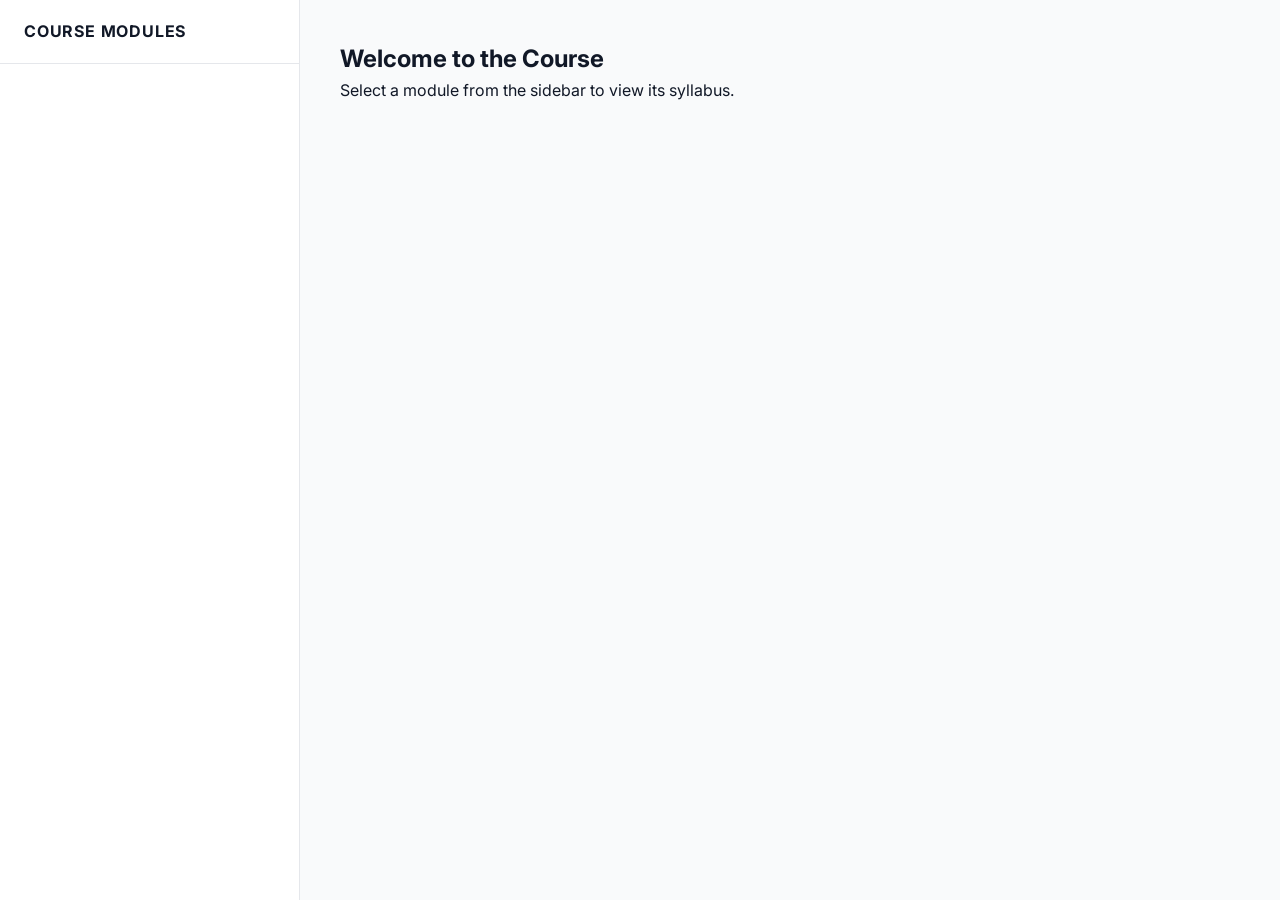
==== index.html @ 1bbc5096 "first commit" ====
<!DOCTYPE html>
<html lang="en">

<head>
    <meta charset="UTF-8">
    <meta name="viewport" content="width=device-width, initial-scale=1.0">
    <title>C & C++ Programming Syllabus</title>
    <link rel="stylesheet" href="src/css/style.css">
    <link rel="stylesheet" href="src/css/components.css">

    <!-- Google Fonts: Inter -->
    <link rel="preconnect" href="https://fonts.googleapis.com">
    <link rel="preconnect" href="https://fonts.gstatic.com" crossorigin>
    <link href="https://fonts.googleapis.com/css2?family=Inter:wght@400;500;600;700&display=swap" rel="stylesheet">
</head>

<body>

    <div class="app-container">
        <!-- Landing View -->
        <main id="landing-view" class="landing-view hidden">
            <!-- Content injected by landing.js -->
        </main>

        <!-- Syllabus View (Sidebar + Content) -->
        <div id="syllabus-view" class="syllabus-view hidden">
            <!-- Sidebar -->
            <aside class="sidebar" id="sidebar">
                <div class="sidebar-header">
                    <h2>Course Modules</h2>
                </div>
                <nav class="module-nav" id="module-list">
                    <!-- Links injected by JS -->
                </nav>
            </aside>

            <!-- Main Content -->
            <main class="main-content">
                <!-- Mobile Top Bar -->
                <div class="top-bar">
                    <button class="menu-toggle" id="menu-toggle">
                        <svg width="24" height="24" viewBox="0 0 24 24" fill="none" stroke="currentColor"
                            stroke-width="2">
                            <line x1="3" y1="12" x2="21" y2="12"></line>
                            <line x1="3" y1="6" x2="21" y2="6"></line>
                            <line x1="3" y1="18" x2="21" y2="18"></line>
                        </svg>
                    </button>
                    <span id="mobile-title">Menu</span>
                </div>

                <div class="content-container">
                    <div id="content-area">
                        <!-- Module content injected here -->
                        <div class="welcome-screen">
                            <h2>Welcome to the Course</h2>
                            <p>Select a module from the sidebar to view its syllabus.</p>
                        </div>
                    </div>
                </div>
            </main>
        </div>
    </div>

    <!-- Main Application Logic -->
    <script type="module" src="src/js/app.js"></script>
</body>

</html>
---- src/css/style.css ----
:root {
    /* Color Palette - Premium Documentation Theme */
    --color-bg: #f9fafb;
    /* Lighter, cleaner gray */
    --color-sidebar: #ffffff;
    --color-text-primary: #111827;
    /* Gray 900 */
    --color-text-secondary: #4b5563;
    /* Gray 600 */
    --color-text-tertiary: #9ca3af;
    /* Gray 400 */

    /* Brand Colors */
    --color-accent: #2563eb;
    /* Blue 600 */
    --color-accent-light: #eff6ff;
    /* Blue 50 */
    --color-accent-hover: #1d4ed8;
    /* Blue 700 */

    --color-border: #e5e7eb;
    /* Gray 200 */
    --color-card-bg: #ffffff;

    /* Typography */
    --font-family: 'Inter', system-ui, -apple-system, sans-serif;

    /* Spacing */
    --spacing-xs: 0.25rem;
    --spacing-sm: 0.5rem;
    --spacing-md: 1rem;
    --spacing-lg: 1.5rem;
    --spacing-xl: 2.5rem;

    /* Layout */
    --sidebar-width: 300px;
    --header-height: 64px;

    /* Shadows */
    --shadow-sm: 0 1px 2px 0 rgba(0, 0, 0, 0.05);
    --shadow-md: 0 4px 6px -1px rgba(0, 0, 0, 0.1), 0 2px 4px -1px rgba(0, 0, 0, 0.06);
}

* {
    box-sizing: border-box;
    margin: 0;
    padding: 0;
}

body {
    font-family: var(--font-family);
    background-color: var(--color-bg);
    color: var(--color-text-primary);
    line-height: 1.6;
    -webkit-font-smoothing: antialiased;
}

/* Scrollbar Styling */
::-webkit-scrollbar {
    width: 8px;
    height: 8px;
}

::-webkit-scrollbar-track {
    background: transparent;
}

::-webkit-scrollbar-thumb {
    background: #d1d5db;
    border-radius: 4px;
}

::-webkit-scrollbar-thumb:hover {
    background: #9ca3af;
}

/* Layout Container */
.app-container {
    display: flex;
    min-height: 100vh;
}

/* Sidebar */
.sidebar {
    width: var(--sidebar-width);
    background-color: var(--color-sidebar);
    border-right: 1px solid var(--color-border);
    position: fixed;
    top: 0;
    bottom: 0;
    left: 0;
    display: flex;
    flex-direction: column;
    z-index: 20;
    transition: transform 0.3s cubic-bezier(0.16, 1, 0.3, 1);
}

.sidebar-header {
    height: var(--header-height);
    display: flex;
    align-items: center;
    padding: 0 var(--spacing-lg);
    border-bottom: 1px solid var(--color-border);
    background: rgba(255, 255, 255, 0.8);
    backdrop-filter: blur(8px);
    position: sticky;
    top: 0;
}

.sidebar-header h2 {
    font-size: 1rem;
    font-weight: 700;
    letter-spacing: -0.01em;
    color: var(--color-text-primary);
    text-transform: uppercase;
    letter-spacing: 0.05em;
}

.module-nav {
    flex: 1;
    overflow-y: auto;
    padding: var(--spacing-md) 0;
}

/* Links */
.nav-link {
    display: block;
    padding: var(--spacing-sm) var(--spacing-lg);
    text-decoration: none;
    color: var(--color-text-secondary);
    font-size: 0.9rem;
    font-weight: 500;
    border-right: 3px solid transparent;
    /* Right border for active indicator */
    transition: all 0.2s;
    line-height: 1.4;
}

.nav-link:hover {
    color: var(--color-text-primary);
    background-color: var(--color-bg);
}

.nav-link.active {
    color: var(--color-accent);
    background-color: var(--color-accent-light);
    border-right-color: var(--color-accent);
}

/* Helper for separating sections in sidebar if we want */
.nav-section-title {
    padding: var(--spacing-md) var(--spacing-lg) var(--spacing-xs);
    font-size: 0.75rem;
    text-transform: uppercase;
    color: var(--color-text-tertiary);
    font-weight: 700;
    letter-spacing: 0.05em;
    margin-top: var(--spacing-sm);
}

/* Main Content */
.main-content {
    margin-left: var(--sidebar-width);
    flex: 1;
    display: flex;
    flex-direction: column;
    width: calc(100% - var(--sidebar-width));
}

.top-bar {
    display: none;
    /* Hide on desktop, show only on mobile */
    height: var(--header-height);
    background-color: rgba(255, 255, 255, 0.9);
    backdrop-filter: blur(10px);
    border-bottom: 1px solid var(--color-border);
    align-items: center;
    padding: 0 var(--spacing-md);
    position: sticky;
    top: 0;
    z-index: 10;
}

.content-container {
    padding: var(--spacing-xl) var(--spacing-xl) 100px;
    /* Extra bottom padding */
    max-width: 900px;
    /* Optimal reading width */
    margin: 0 auto;
    width: 100%;
}

/* Mobile Responsiveness */
@media (max-width: 1024px) {

    /* Tablet/Mobile Adjustments */
    .sidebar {
        transform: translateX(-100%);
        box-shadow: 10px 0 20px rgba(0, 0, 0, 0.05);
    }

    .sidebar.open {
        transform: translateX(0);
    }

    .main-content {
        margin-left: 0;
        width: 100%;
    }

    .top-bar {
        display: flex;
        justify-content: flex-start;
    }

    .content-container {
        padding: var(--spacing-lg);
    }
}

.menu-toggle {
    background: none;
    border: none;
    cursor: pointer;
    margin-right: var(--spacing-md);
    color: var(--color-text-primary);
    padding: 4px;
    border-radius: 4px;
}

.menu-toggle:hover {
    background-color: var(--color-bg);
}
---- src/css/components.css ----
/* Module Header */
.module-header {
    margin-bottom: 3rem;
    animation: fadeIn 0.5s ease-out;
}

.module-title {
    font-size: 2.25rem;
    /* 36px */
    line-height: 1.2;
    font-weight: 800;
    color: var(--color-text-primary);
    margin-bottom: var(--spacing-md);
    letter-spacing: -0.02em;
}

.module-goal {
    font-size: 1.125rem;
    /* 18px */
    color: var(--color-text-secondary);
    line-height: 1.6;
    max-width: 65ch;
    margin-bottom: var(--spacing-lg);
}

.module-meta {
    background: #f8fafc;
    border-left: 4px solid var(--color-accent);
    padding: var(--spacing-lg);
    border-radius: 0 8px 8px 0;
}

.meta-title {
    font-size: 0.875rem;
    text-transform: uppercase;
    letter-spacing: 0.05em;
    font-weight: 700;
    color: var(--color-accent);
    margin-bottom: var(--spacing-sm);
    display: block;
}

.meta-list {
    list-style: none;
    margin: 0;
}

.meta-list li {
    font-size: 0.95rem;
    color: var(--color-text-primary);
    margin-bottom: 0.5rem;
    display: flex;
    align-items: flex-start;
}

.meta-list li::before {
    content: "✓";
    margin-right: 0.75rem;
    color: var(--color-accent);
    font-weight: bold;
}

/* Chapter Cards */
.chapter-card {
    background: var(--color-card-bg);
    border: 1px solid var(--color-border);
    border-radius: 12px;
    margin-bottom: var(--spacing-lg);
    transition: box-shadow 0.2s ease, border-color 0.2s ease;
    overflow: hidden;
}

.chapter-card:hover {
    box-shadow: var(--shadow-md);
    border-color: #d1d5db;
    /* Gray 300 */
}

.chapter-header {
    padding: var(--spacing-lg);
    background: linear-gradient(to bottom, #ffffff, #f9fafb);
    cursor: pointer;
    display: flex;
    justify-content: space-between;
    align-items: center;
    user-select: none;
}

.chapter-title {
    font-size: 1.125rem;
    font-weight: 600;
    color: var(--color-text-primary);
}

.toggle-icon {
    color: var(--color-text-tertiary);
    transition: transform 0.3s ease;
}

.chapter-card.open .toggle-icon {
    transform: rotate(180deg);
    color: var(--color-text-primary);
}

.chapter-content {
    display: none;
    padding: var(--spacing-lg);
    border-top: 1px solid var(--color-border);
}

.chapter-card.open .chapter-content {
    display: block;
    animation: slideDown 0.3s cubic-bezier(0.16, 1, 0.3, 1);
}

/* Topics List */
.section-label {
    font-size: 0.75rem;
    text-transform: uppercase;
    letter-spacing: 0.1em;
    font-weight: 700;
    color: var(--color-text-tertiary);
    margin-bottom: var(--spacing-md);
    display: block;
}

.topic-list {
    list-style: none;
    /* Removed grid for single column layout as requested */
    margin-bottom: var(--spacing-xl);
}

.topic-list li {
    font-size: 0.95rem;
    color: var(--color-text-secondary);
    padding: var(--spacing-xs) 0;
    display: flex;
    align-items: center;
}

.topic-list li::before {
    content: "";
    /* No bullet, specific design */
    width: 6px;
    height: 6px;
    background-color: var(--color-text-tertiary);
    border-radius: 50%;
    margin-right: 0.75rem;
}

/* Assignment Section */
.assignment-section {
    background-color: #fffbeb;
    /* Amber 50 */
    border: 1px solid #fde68a;
    /* Amber 200 */
    border-radius: 8px;
    padding: var(--spacing-lg);
}

.assignment-header {
    display: flex;
    justify-content: space-between;
    align-items: center;
    border-bottom: 1px solid rgba(0, 0, 0, 0.06);
    padding-bottom: var(--spacing-sm);
    margin-bottom: var(--spacing-md);
    color: #92400e;
    /* Amber 800 */
    font-weight: 700;
}

.subsection-title {
    font-size: 0.9rem;
    font-weight: 700;
    color: #b45309;
    /* Amber 700 */
    margin: var(--spacing-lg) 0 var(--spacing-sm);
    text-transform: uppercase;
    font-size: 0.8rem;
    letter-spacing: 0.05em;
}

.question-list {
    padding-left: 1.25rem;
}

.question-list li {
    margin-bottom: 0.5rem;
    color: #78350f;
    /* Amber 900 */
    font-size: 0.95rem;
}

/* Project Card */
.project-card {
    margin-top: 4rem;
    background: linear-gradient(135deg, #1f2937 0%, #111827 100%);
    /* Cool Dark Gradient */
    border-radius: 16px;
    padding: 3rem;
    /* Larger padding for emphasis */
    color: white;
    box-shadow: 0 20px 25px -5px rgba(0, 0, 0, 0.1), 0 10px 10px -5px rgba(0, 0, 0, 0.04);
    position: relative;
    overflow: hidden;
}

/* Decorative background circle */
.project-card::after {
    content: "";
    position: absolute;
    top: -50px;
    right: -50px;
    width: 200px;
    height: 200px;
    background: rgba(255, 255, 255, 0.05);
    border-radius: 50%;
    pointer-events: none;
}

.project-title {
    font-size: 1.75rem;
    font-weight: 800;
    margin-bottom: var(--spacing-lg);
    display: flex;
    align-items: center;
    gap: 0.75rem;
}

.project-desc {
    font-size: 1.05rem;
    line-height: 1.7;
    color: #e5e7eb;
    /* Gray 200 */
    margin-bottom: var(--spacing-xl);
    white-space: pre-wrap;
}

.project-rules {
    background: rgba(255, 255, 255, 0.08);
    /* Glass effect */
    border: 1px solid rgba(255, 255, 255, 0.1);
    border-radius: 12px;
    padding: var(--spacing-lg);
}

.project-rules .section-label {
    color: #93c5fd;
    /* Light Blue */
    margin-bottom: var(--spacing-md);
}

.project-rules .meta-list li {
    color: #f3f4f6;
}

.project-rules .meta-list li::before {
    color: #60a5fa;
    /* Blue 400 */
}

/* Animations */
@keyframes fadeIn {
    from {
        opacity: 0;
        transform: translateY(10px);
    }

    to {
        opacity: 1;
        transform: translateY(0);
    }
}

@keyframes slideDown {
    from {
        opacity: 0;
        transform: translateY(-5px);
    }

    to {
        opacity: 1;
        transform: translateY(0);
    }
}
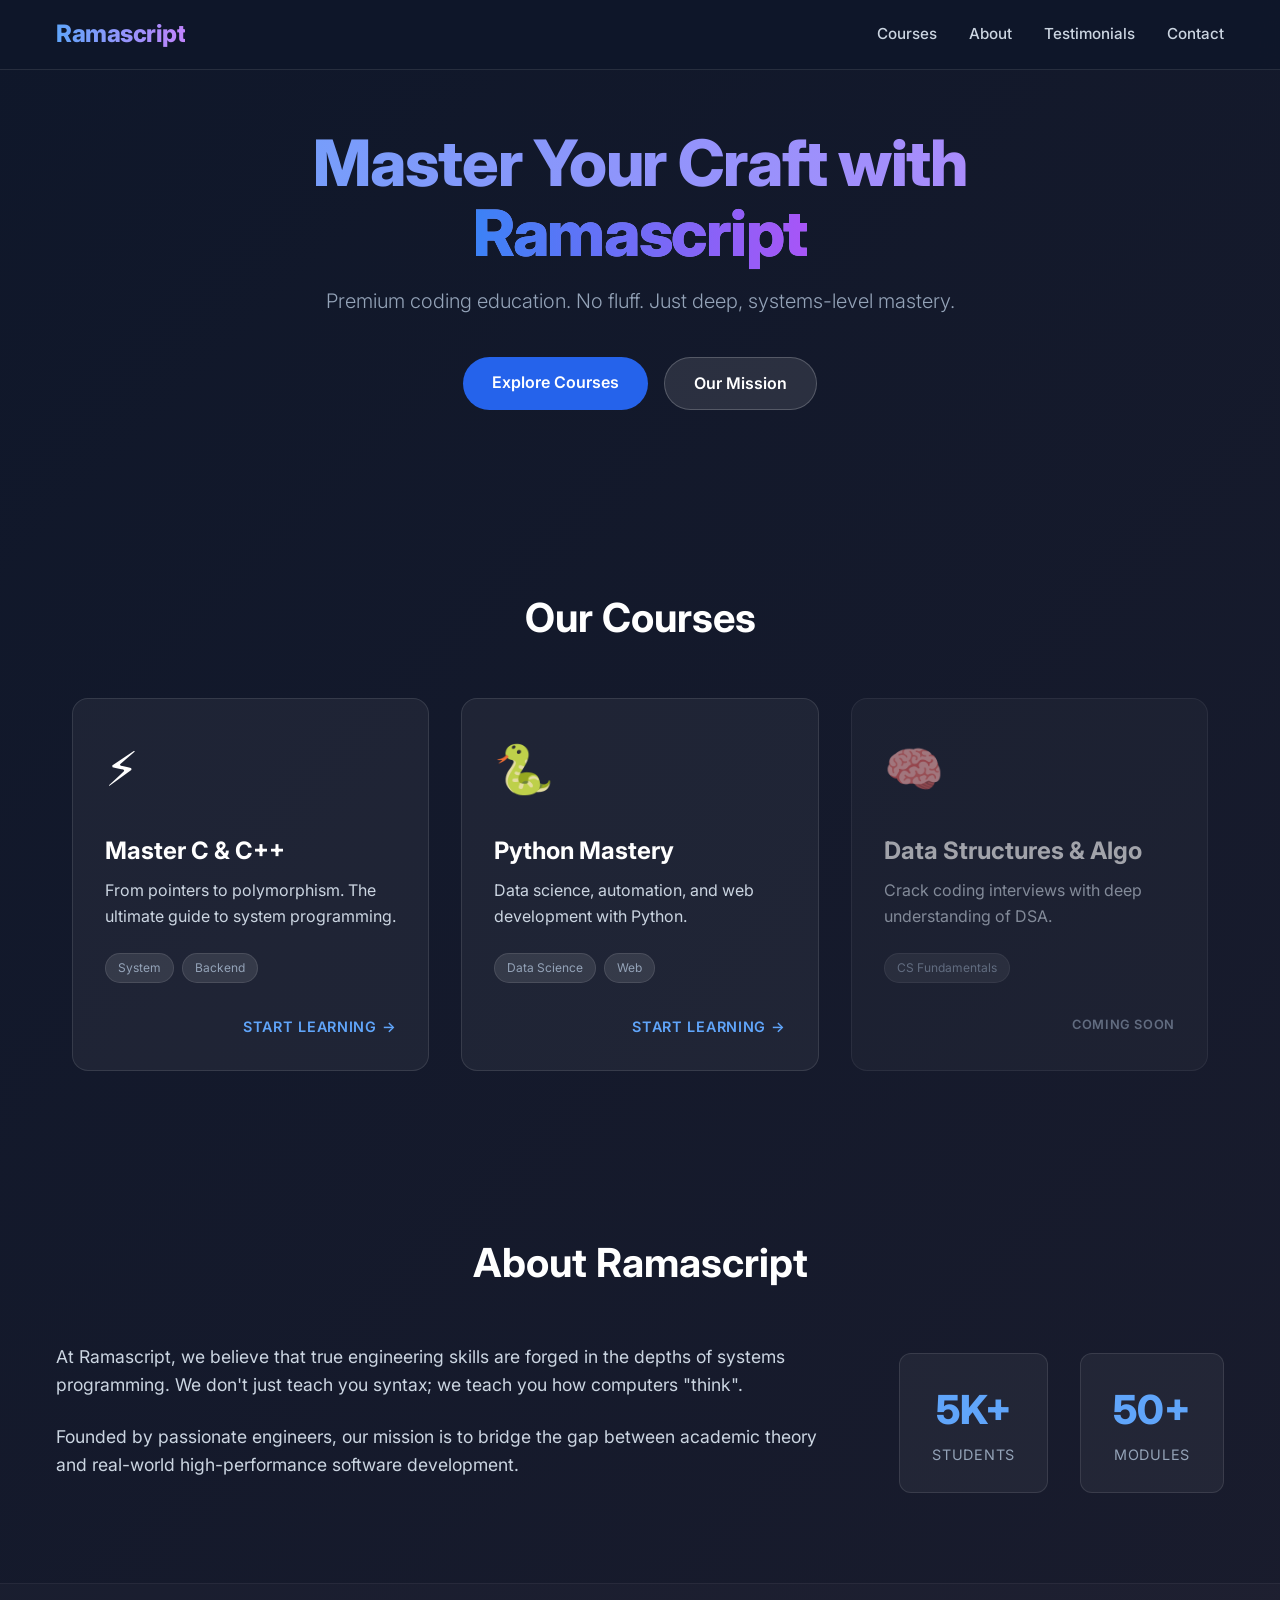
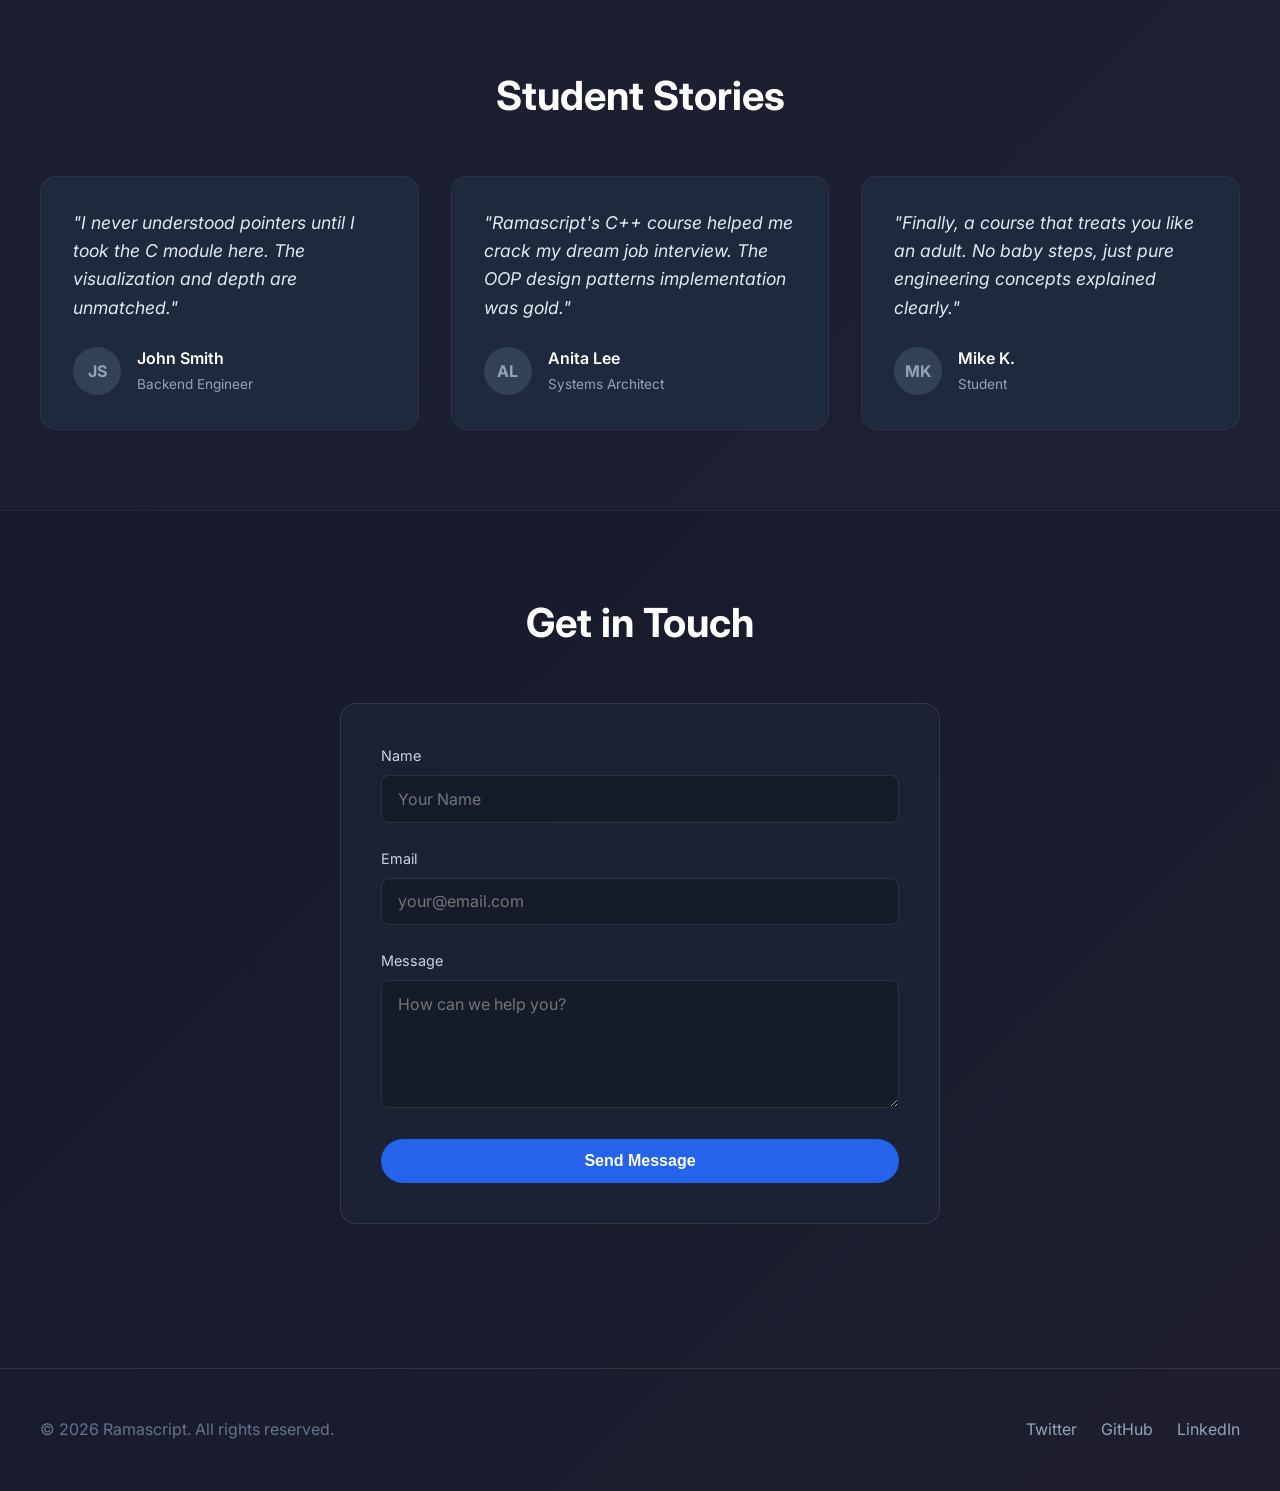
==== commit 9dd579b2: "complete new" ====
--- a/index.html
+++ b/index.html
@@ -4,14 +4,15 @@
 <head>
     <meta charset="UTF-8">
     <meta name="viewport" content="width=device-width, initial-scale=1.0">
-    <title>C & C++ Programming Syllabus</title>
+    <title>Ramascript Institute — C, C++ & DSA</title>
     <link rel="stylesheet" href="src/css/style.css">
     <link rel="stylesheet" href="src/css/components.css">
+    <link rel="stylesheet" href="src/css/landing.css">
 
     <!-- Google Fonts: Inter -->
     <link rel="preconnect" href="https://fonts.googleapis.com">
     <link rel="preconnect" href="https://fonts.gstatic.com" crossorigin>
-    <link href="https://fonts.googleapis.com/css2?family=Inter:wght@400;500;600;700&display=swap" rel="stylesheet">
+    <link href="https://fonts.googleapis.com/css2?family=Outfit:wght@400;500;600;700;800;900&family=Inter:wght@400;500;600;700&display=swap" rel="stylesheet">
 </head>
 
 <body>
@@ -27,7 +28,7 @@
             <!-- Sidebar -->
             <aside class="sidebar" id="sidebar">
                 <div class="sidebar-header">
-                    <h2>Course Modules</h2>
+                    <h2>Chapters</h2>
                 </div>
                 <nav class="module-nav" id="module-list">
                     <!-- Links injected by JS -->
@@ -54,7 +55,7 @@
                         <!-- Module content injected here -->
                         <div class="welcome-screen">
                             <h2>Welcome to the Course</h2>
-                            <p>Select a module from the sidebar to view its syllabus.</p>
+                            <p>Select a course to begin your journey.</p>
                         </div>
                     </div>
                 </div>
--- a/src/css/style.css
+++ b/src/css/style.css
@@ -230,4 +230,539 @@
 
 .menu-toggle:hover {
     background-color: var(--color-bg);
+}
+
+
+/* --- Full Website Styles --- */
+
+/* Reset for Landing Wrapper to allow full width sections */
+.landing-view {
+    display: block;
+    padding: 0;
+    overflow-x: hidden;
+    width: 100%;
+    min-height: 100vh;
+    background: linear-gradient(135deg, #0f172a 0%, #1e1e2e 100%);
+    color: white;
+}
+
+.landing-page-wrapper {
+    width: 100%;
+}
+
+/* Navbar */
+.main-navbar {
+    position: fixed;
+    top: 0;
+    left: 0;
+    width: 100%;
+    height: 70px;
+    background: rgba(15, 23, 42, 0.9);
+    backdrop-filter: blur(12px);
+    border-bottom: 1px solid rgba(255, 255, 255, 0.1);
+    z-index: 1000;
+    display: flex;
+    justify-content: center;
+}
+
+.nav-container {
+    max-width: 1200px;
+    width: 100%;
+    margin: 0 auto;
+    padding: 0 var(--spacing-md);
+    display: flex;
+    justify-content: space-between;
+    align-items: center;
+}
+
+.nav-logo {
+    font-size: 1.5rem;
+    font-weight: 800;
+    background: linear-gradient(to right, #60a5fa, #c084fc);
+    -webkit-background-clip: text;
+    background-clip: text;
+    -webkit-text-fill-color: transparent;
+    text-decoration: none;
+    letter-spacing: -0.02em;
+}
+
+.nav-links {
+    display: flex;
+    gap: 2rem;
+}
+
+.nav-links a {
+    color: #cbd5e1;
+    text-decoration: none;
+    font-weight: 500;
+    font-size: 0.95rem;
+    transition: color 0.2s;
+}
+
+.nav-links a:hover {
+    color: white;
+}
+
+/* Mobile Nav */
+.mobile-nav-toggle {
+    display: none;
+    flex-direction: column;
+    gap: 5px;
+    background: none;
+    border: none;
+    cursor: pointer;
+}
+
+.mobile-nav-toggle .bar {
+    width: 24px;
+    height: 2px;
+    background: white;
+}
+
+.mobile-nav-menu {
+    position: fixed;
+    top: 70px;
+    left: 0;
+    width: 100%;
+    background: #0f172a;
+    padding: 2rem;
+    display: flex;
+    flex-direction: column;
+    gap: 1.5rem;
+    transform: translateY(-150%);
+    transition: transform 0.3s ease;
+    z-index: 999;
+}
+
+.mobile-nav-menu.active {
+    transform: translateY(0);
+}
+
+.mobile-nav-menu a {
+    color: white;
+    text-decoration: none;
+    font-size: 1.2rem;
+    font-weight: 600;
+    text-align: center;
+}
+
+/* Hero Section Refinements */
+.landing-header {
+    margin-bottom: 0;
+    padding: 8rem 1rem 6rem;
+    text-align: center;
+}
+
+.landing-title {
+    font-size: 4rem;
+    line-height: 1.1;
+    font-weight: 800;
+    margin-bottom: var(--spacing-md);
+    background: linear-gradient(to right, #60a5fa, #c084fc);
+    -webkit-background-clip: text;
+    background-clip: text;
+    -webkit-text-fill-color: transparent;
+    letter-spacing: -0.02em;
+}
+
+.landing-subtitle {
+    font-size: 1.25rem;
+    color: #94a3b8;
+    font-weight: 300;
+}
+
+.brand-highlight {
+    color: white;
+    /* Fallback */
+    background: linear-gradient(to right, #3b82f6, #a855f7);
+    -webkit-background-clip: text;
+    background-clip: text;
+    -webkit-text-fill-color: transparent;
+}
+
+.hero-cta {
+    margin-top: 2.5rem;
+    display: flex;
+    gap: 1rem;
+    justify-content: center;
+}
+
+.btn-primary,
+.btn-secondary {
+    padding: 0.8rem 1.8rem;
+    border-radius: 100px;
+    font-weight: 600;
+    text-decoration: none;
+    transition: transform 0.2s, box-shadow 0.2s;
+    cursor: pointer;
+    font-size: 1rem;
+}
+
+.btn-primary {
+    background: #2563eb;
+    color: white;
+    border: none;
+}
+
+.btn-primary:hover {
+    background: #1d4ed8;
+    transform: translateY(-2px);
+    box-shadow: 0 4px 12px rgba(37, 99, 235, 0.3);
+}
+
+.btn-secondary {
+    background: rgba(255, 255, 255, 0.1);
+    color: white;
+    border: 1px solid rgba(255, 255, 255, 0.2);
+}
+
+.btn-secondary:hover {
+    background: rgba(255, 255, 255, 0.15);
+}
+
+/* Full Width for Contact Button */
+.full-width {
+    width: 100%;
+}
+
+/* Sections */
+.section-container {
+    max-width: 1200px;
+    margin: 0 auto;
+    padding: 5rem 1rem;
+}
+
+.section-container.alt-bg {
+    background: rgba(255, 255, 255, 0.02);
+    margin: 0;
+    max-width: none;
+    border-top: 1px solid rgba(255, 255, 255, 0.05);
+    border-bottom: 1px solid rgba(255, 255, 255, 0.05);
+}
+
+.section-container.alt-bg>* {
+    max-width: 1200px;
+    margin-left: auto;
+    margin-right: auto;
+}
+
+.section-title {
+    font-size: 2.5rem;
+    font-weight: 700;
+    margin-bottom: 3rem;
+    text-align: center;
+    color: white;
+}
+
+/* Course Grid (Existing styles refined) */
+.courses-grid {
+    display: grid;
+    grid-template-columns: repeat(auto-fit, minmax(320px, 1fr));
+    gap: 2rem;
+    text-align: left;
+    padding: 0 var(--spacing-md);
+}
+
+.course-card {
+    background: rgba(255, 255, 255, 0.05);
+    border: 1px solid rgba(255, 255, 255, 0.1);
+    border-radius: 16px;
+    padding: 2rem;
+    transition: all 0.3s ease;
+    cursor: default;
+    position: relative;
+    overflow: hidden;
+}
+
+.course-card.clickable:hover {
+    transform: translateY(-5px);
+    background: rgba(255, 255, 255, 0.08);
+    border-color: rgba(96, 165, 250, 0.5);
+    cursor: pointer;
+    box-shadow: 0 10px 30px rgba(0, 0, 0, 0.3);
+}
+
+.course-card.clickable:active {
+    transform: translateY(-2px);
+}
+
+.course-card.disabled {
+    opacity: 0.6;
+}
+
+.course-icon {
+    font-size: 3rem;
+    margin-bottom: 1.5rem;
+}
+
+.course-name {
+    font-size: 1.5rem;
+    font-weight: 700;
+    margin-bottom: 0.5rem;
+    color: white;
+}
+
+.course-desc {
+    color: #cbd5e1;
+    line-height: 1.6;
+    margin-bottom: 1.5rem;
+    min-height: 3.2em;
+}
+
+.course-tags {
+    display: flex;
+    gap: 0.5rem;
+    flex-wrap: wrap;
+    margin-bottom: 2rem;
+}
+
+.tag {
+    background: rgba(255, 255, 255, 0.1);
+    padding: 0.25rem 0.75rem;
+    border-radius: 100px;
+    font-size: 0.75rem;
+    color: #94a3b8;
+    border: 1px solid rgba(255, 255, 255, 0.1);
+}
+
+.course-footer {
+    display: flex;
+    justify-content: flex-end;
+}
+
+.course-status {
+    font-size: 0.9rem;
+    font-weight: 600;
+    text-transform: uppercase;
+    letter-spacing: 0.05em;
+}
+
+.course-status.available {
+    color: #60a5fa;
+}
+
+.course-status.coming-soon {
+    color: #94a3b8;
+    font-size: 0.8rem;
+}
+
+/* About Stats */
+.about-content {
+    display: flex;
+    flex-wrap: wrap;
+    align-items: center;
+    gap: 4rem;
+    justify-content: center;
+    text-align: left;
+}
+
+.about-text {
+    flex: 1;
+    min-width: 300px;
+    color: #cbd5e1;
+    font-size: 1.1rem;
+}
+
+.about-text p {
+    margin-bottom: 1.5rem;
+}
+
+.about-stats {
+    display: flex;
+    gap: 2rem;
+}
+
+.stat-card {
+    background: rgba(255, 255, 255, 0.05);
+    padding: 1.5rem 2rem;
+    border-radius: 12px;
+    text-align: center;
+    border: 1px solid rgba(255, 255, 255, 0.1);
+}
+
+.stat-number {
+    display: block;
+    font-size: 2.5rem;
+    font-weight: 800;
+    color: #60a5fa;
+}
+
+.stat-label {
+    font-size: 0.9rem;
+    color: #94a3b8;
+    text-transform: uppercase;
+    letter-spacing: 0.05em;
+}
+
+/* Testimonials */
+.testimonials-grid {
+    display: grid;
+    grid-template-columns: repeat(auto-fit, minmax(300px, 1fr));
+    gap: 2rem;
+}
+
+.testimonial-card {
+    background: #1e293b;
+    padding: 2rem;
+    border-radius: 16px;
+    position: relative;
+    border: 1px solid rgba(255, 255, 255, 0.05);
+}
+
+.quote {
+    color: #e2e8f0;
+    font-style: italic;
+    margin-bottom: 1.5rem;
+    font-size: 1.1rem;
+}
+
+.author {
+    display: flex;
+    align-items: center;
+    gap: 1rem;
+}
+
+.avatar {
+    width: 48px;
+    height: 48px;
+    background: #334155;
+    border-radius: 50%;
+    display: flex;
+    align-items: center;
+    justify-content: center;
+    font-weight: 700;
+    color: #94a3b8;
+}
+
+.info .name {
+    display: block;
+    font-weight: 600;
+    color: white;
+}
+
+.info .role {
+    font-size: 0.85rem;
+    color: #94a3b8;
+}
+
+/* Contact Form */
+.contact-wrapper {
+    max-width: 600px;
+    margin: 0 auto;
+    background: rgba(30, 41, 59, 0.5);
+    padding: 2.5rem;
+    border-radius: 16px;
+    border: 1px solid rgba(255, 255, 255, 0.1);
+}
+
+.form-group {
+    margin-bottom: 1.5rem;
+    text-align: left;
+}
+
+.form-group label {
+    display: block;
+    margin-bottom: 0.5rem;
+    color: #cbd5e1;
+    font-size: 0.9rem;
+}
+
+.form-group input,
+.form-group textarea {
+    width: 100%;
+    padding: 0.8rem 1rem;
+    background: rgba(0, 0, 0, 0.2);
+    border: 1px solid rgba(255, 255, 255, 0.1);
+    border-radius: 8px;
+    color: white;
+    font-family: inherit;
+    font-size: 1rem;
+}
+
+.form-group input:focus,
+.form-group textarea:focus {
+    outline: none;
+    border-color: #60a5fa;
+    background: rgba(0, 0, 0, 0.4);
+}
+
+/* Footer */
+.main-footer {
+    border-top: 1px solid rgba(255, 255, 255, 0.1);
+    padding: 3rem 1rem;
+    margin-top: 4rem;
+    text-align: center;
+    color: #64748b;
+}
+
+.footer-content {
+    max-width: 1200px;
+    margin: 0 auto;
+    display: flex;
+    justify-content: space-between;
+    align-items: center;
+    flex-wrap: wrap;
+    gap: 1rem;
+}
+
+.social-links {
+    display: flex;
+    gap: 1.5rem;
+}
+
+.social-links a {
+    color: #94a3b8;
+    text-decoration: none;
+    transition: color 0.2s;
+}
+
+.social-links a:hover {
+    color: white;
+}
+
+/* Utilities for visibility */
+.hidden {
+    display: none !important;
+}
+
+/* Responsive Overrides */
+@media (max-width: 768px) {
+    .nav-links {
+        display: none;
+    }
+
+    .mobile-nav-toggle {
+        display: flex;
+    }
+
+    .landing-title {
+        font-size: 2.5rem;
+    }
+
+    .landing-view {
+        align-items: flex-start;
+        padding-top: 0;
+    }
+
+    .hero-cta {
+        flex-direction: column;
+    }
+
+    .about-content {
+        flex-direction: column;
+        gap: 2rem;
+    }
+
+    .main-navbar {
+        height: 60px;
+    }
+
+    .mobile-nav-menu {
+        top: 60px;
+    }
+
+    .footer-content {
+        flex-direction: column;
+        text-align: center;
+    }
 }
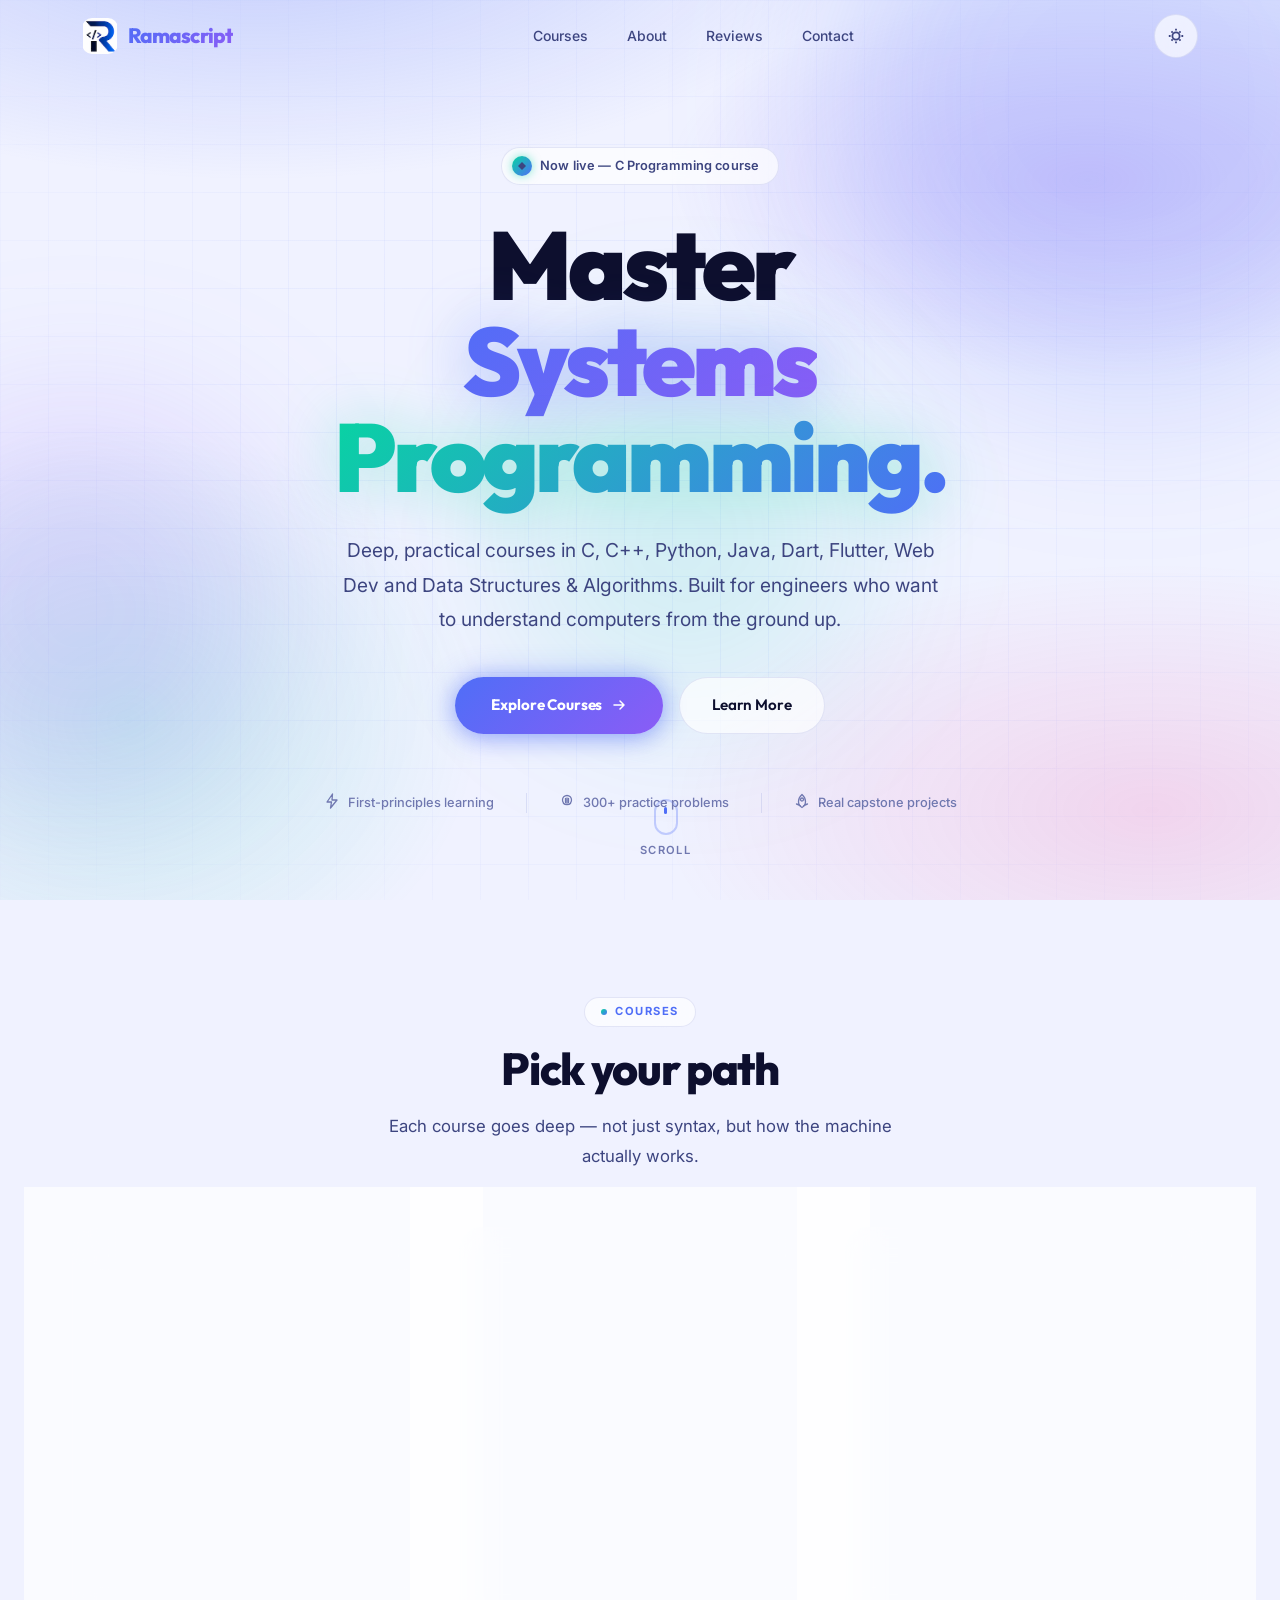
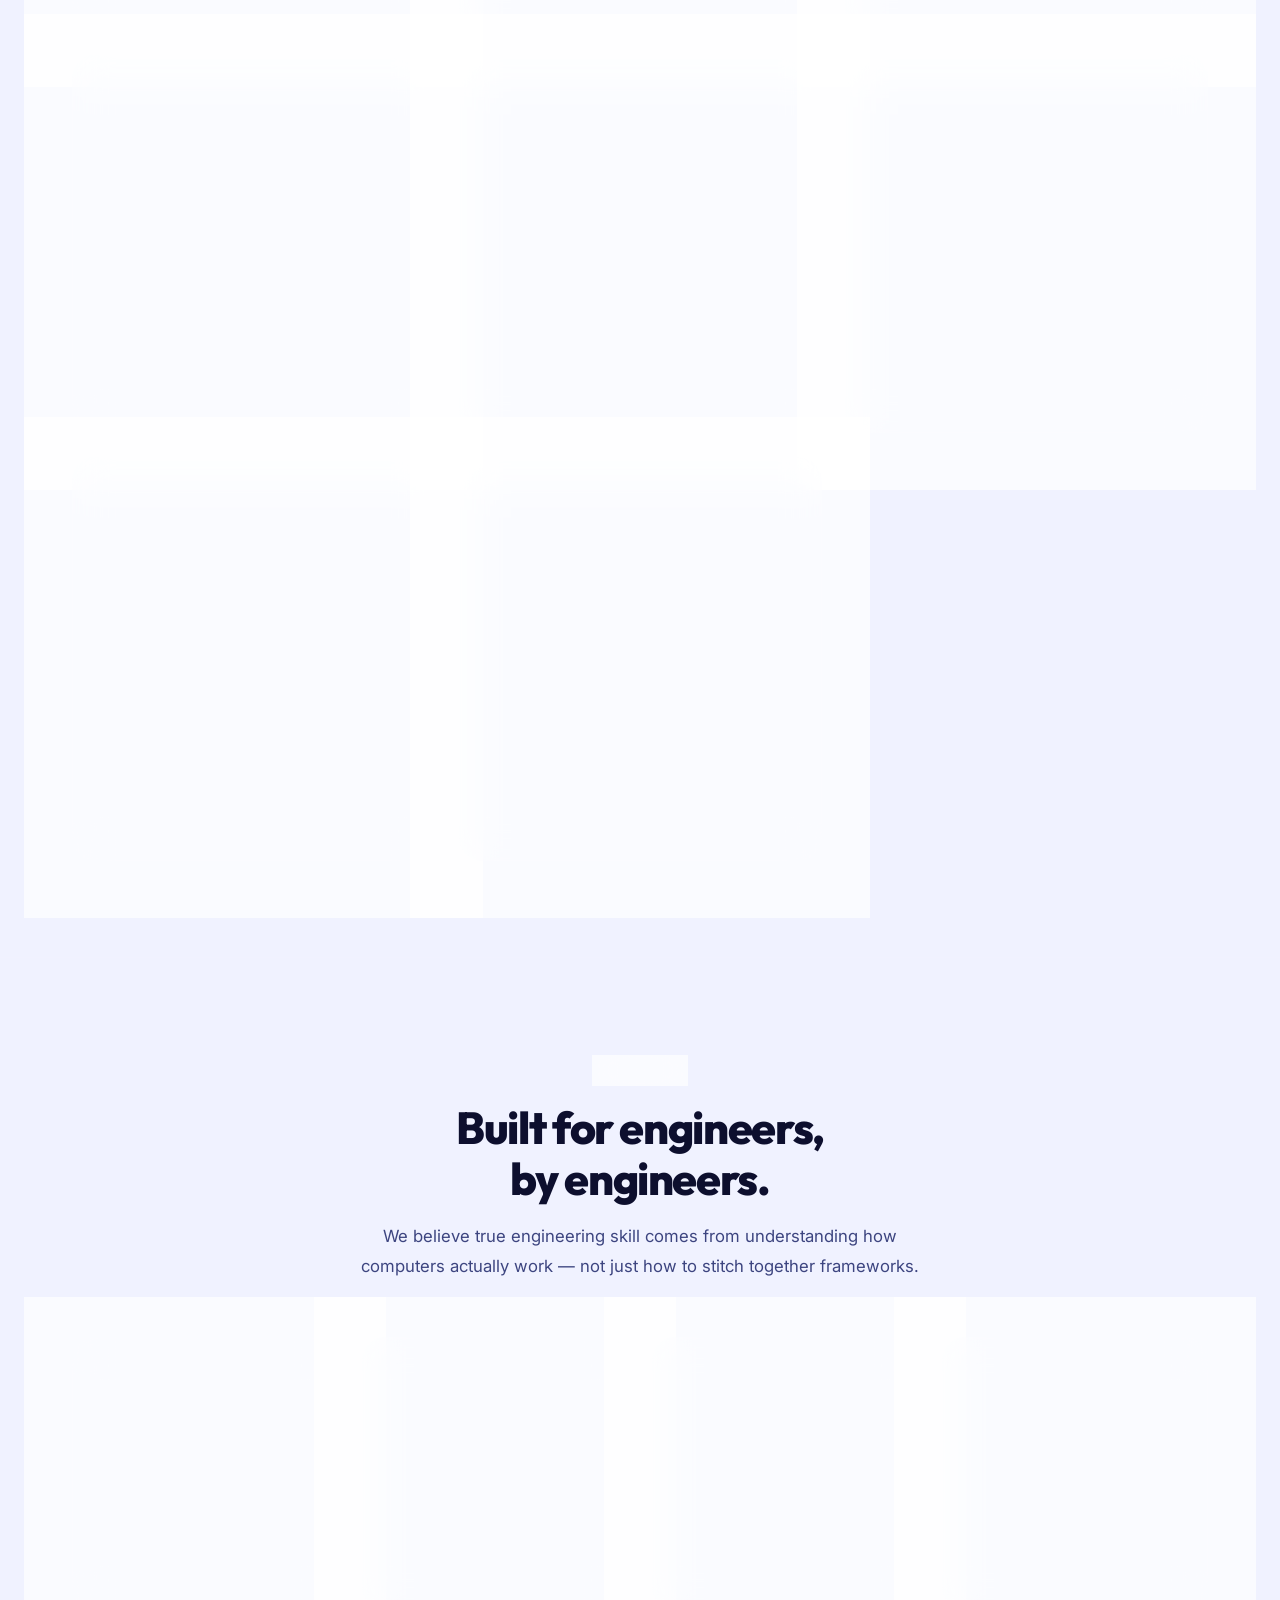
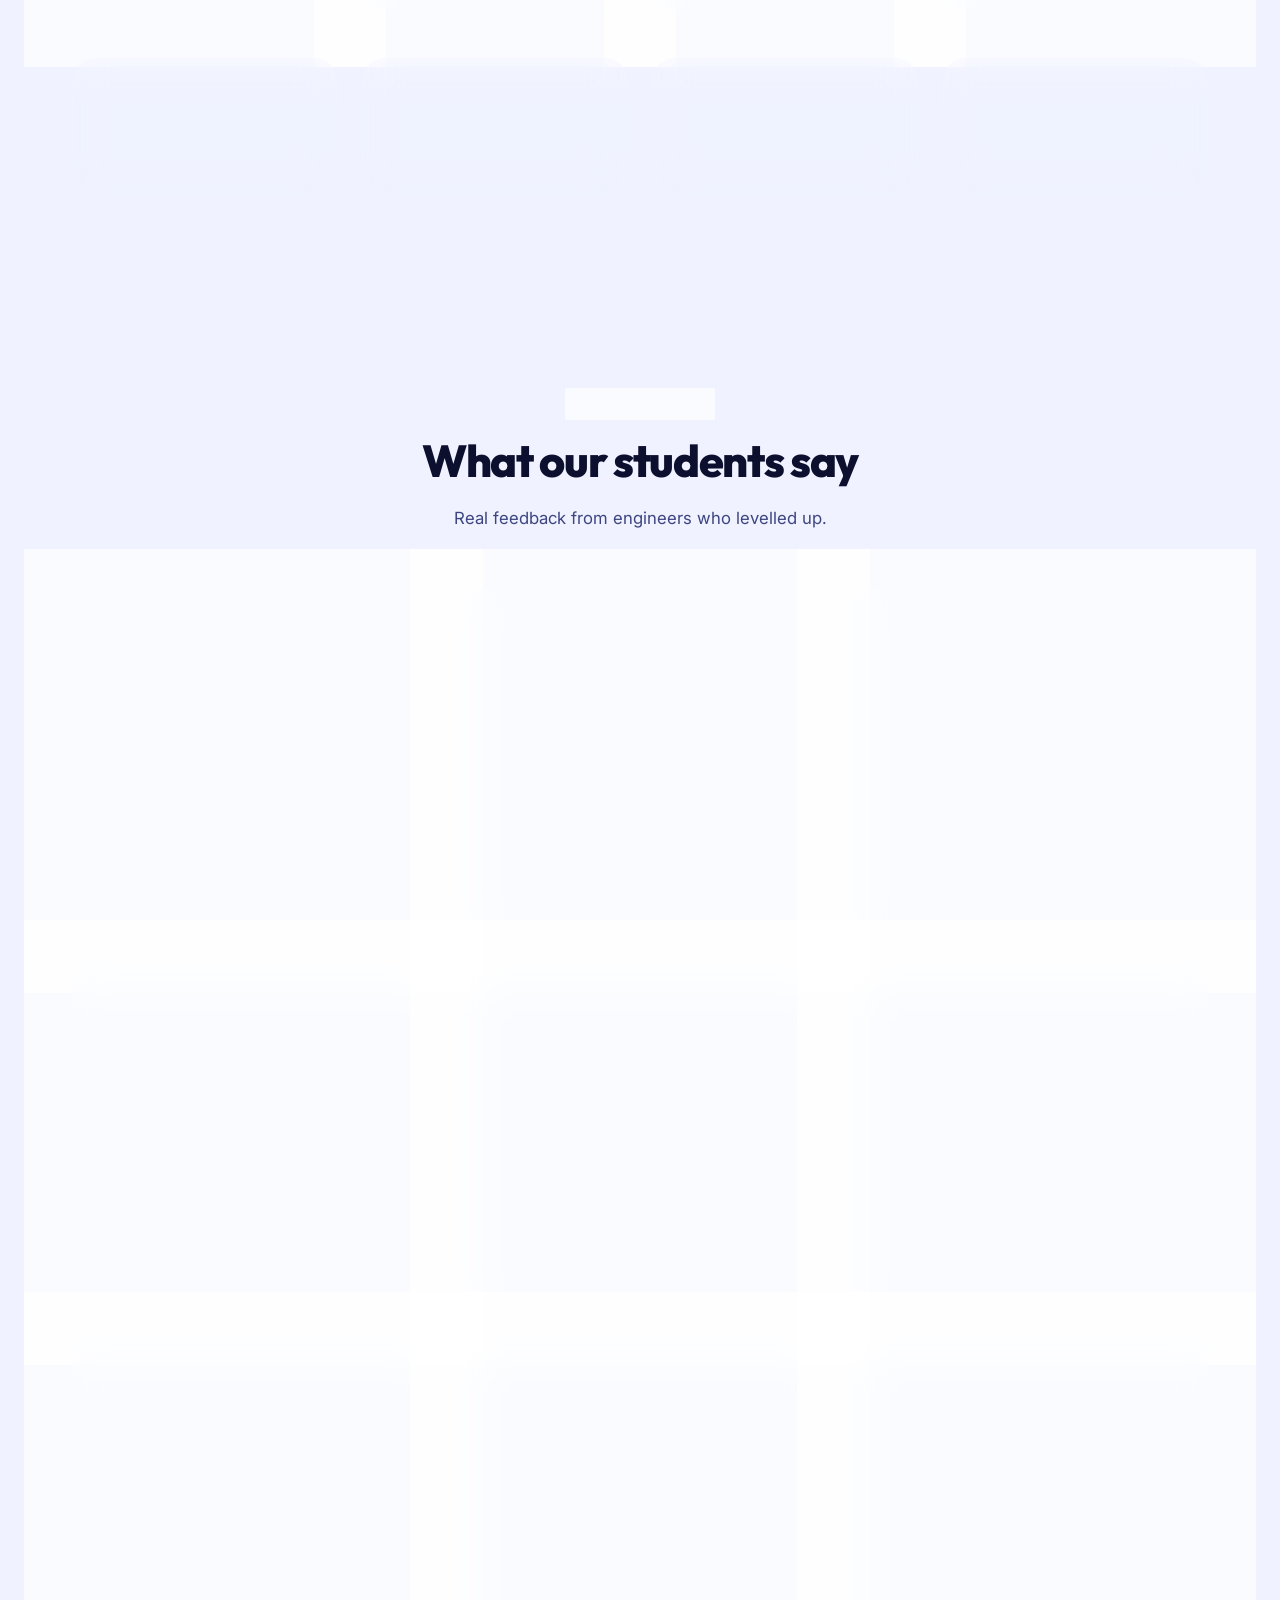
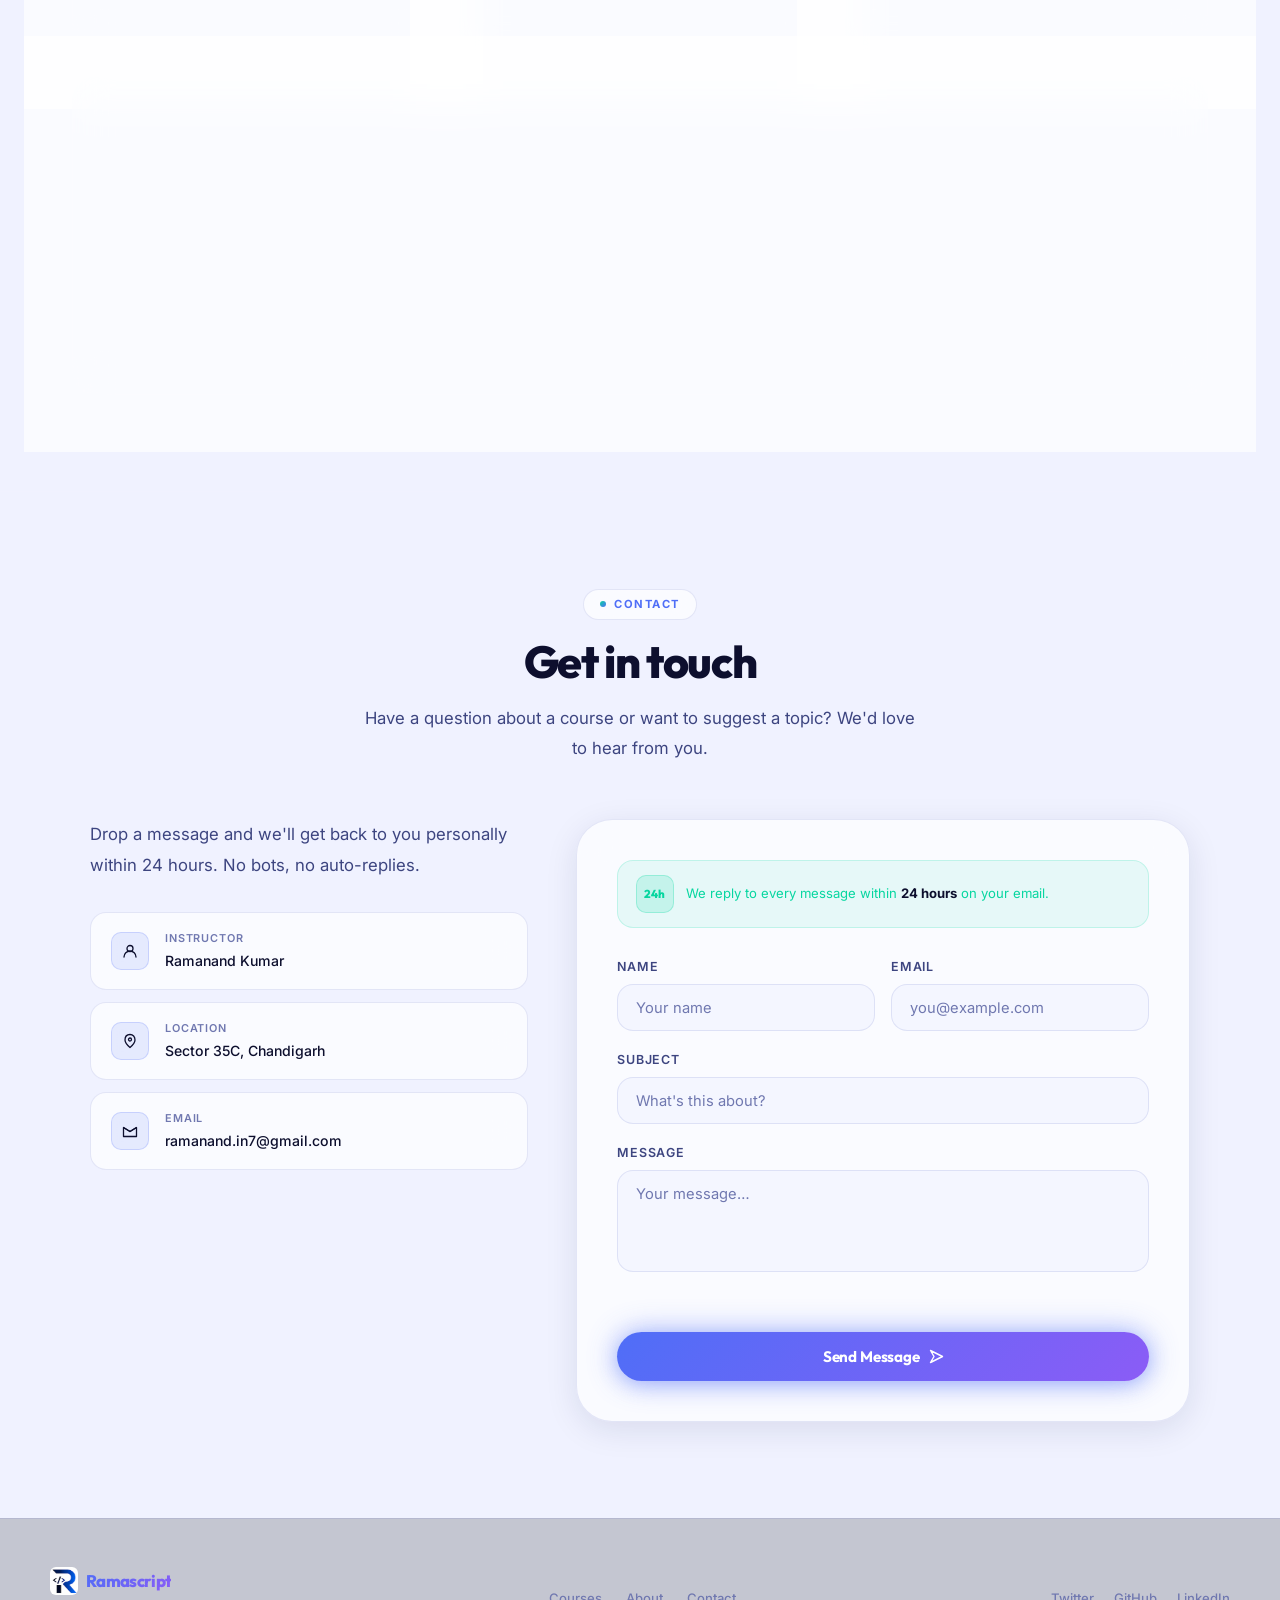
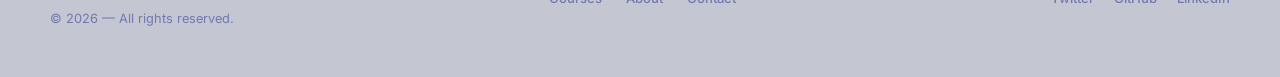
==== commit b4194f2a: "seo" ====
--- a/index.html
+++ b/index.html
@@ -4,14 +4,237 @@
 <head>
     <meta charset="UTF-8">
     <meta name="viewport" content="width=device-width, initial-scale=1.0">
-    <title>Ramascript Institute — C, C++ & DSA</title>
+
+    <!-- ── Primary Meta ──────────────────────────────────── -->
+    <title>Ramascript Institute — Master C, C++, Python, Java, Flutter & DSA</title>
+    <meta name="description" content="Deep, practical programming courses built for engineers who want to understand computers from the ground up. Learn C, C++, Python, Java, Dart, Flutter, Web Development, and Data Structures & Algorithms with first-principles teaching.">
+    <meta name="keywords" content="C programming, C++ programming, Python, Java, Flutter, Dart, web development, DSA, data structures, algorithms, programming courses, systems programming, OOP, coding interviews, Ramascript">
+    <meta name="author" content="Ramanand Kumar">
+    <link rel="canonical" href="https://institute.ramascript.com/">
+
+    <!-- ── Icons ──────────────────────────────────────────── -->
+    <link rel="icon" type="image/png" href="src/img/favicon.png">
+    <link rel="apple-touch-icon" href="src/img/logo.png">
+
+    <!-- ── Robots & Sitemap ──────────────────────────────── -->
+    <meta name="robots" content="index, follow">
+    <link rel="sitemap" type="application/xml" href="https://institute.ramascript.com/sitemap.xml">
+
+    <!-- ── Theme ──────────────────────────────────────────── -->
+    <meta name="theme-color" content="#0f0f23">
+    <meta name="color-scheme" content="light dark">
+    <meta name="mobile-web-app-capable" content="yes">
+
+    <!-- ── Open Graph (Facebook, LinkedIn, etc.) ─────────── -->
+    <meta property="og:type" content="website">
+    <meta property="og:url" content="https://institute.ramascript.com/">
+    <meta property="og:title" content="Ramascript Institute — Master C, C++, Python, Java, Flutter & DSA">
+    <meta property="og:description" content="Deep, practical programming courses built for engineers. Learn from first principles — not framework abstractions.">
+    <meta property="og:image" content="https://institute.ramascript.com/src/img/logo.png">
+    <meta property="og:image:width" content="512">
+    <meta property="og:image:height" content="512">
+    <meta property="og:site_name" content="Ramascript Institute">
+
+    <!-- ── Twitter Card ──────────────────────────────────── -->
+    <meta name="twitter:card" content="summary_large_image">
+    <meta name="twitter:title" content="Ramascript Institute — Master C, C++, Python, Java, Flutter & DSA">
+    <meta name="twitter:description" content="Deep, practical programming courses built for engineers who want to understand computers from the ground up.">
+    <meta name="twitter:image" content="https://institute.ramascript.com/src/img/logo.png">
+
+    <!-- ── JSON-LD Structured Data ───────────────────────── -->
+    <script type="application/ld+json">
+    {
+        "@context": "https://schema.org",
+        "@type": "EducationalOrganization",
+        "name": "Ramascript Institute",
+        "url": "https://institute.ramascript.com",
+        "logo": "https://institute.ramascript.com/src/img/logo.png",
+        "description": "Deep, practical programming courses in C, C++, Python, Java, Dart, Flutter, Web Development, and Data Structures & Algorithms.",
+        "founder": {
+            "@type": "Person",
+            "name": "Ramanand Kumar"
+        },
+        "sameAs": [],
+        "offers": [
+            {
+                "@type": "Offer",
+                "name": "C Programming Course",
+                "url": "https://institute.ramascript.com/#course/c",
+                "availability": "https://schema.org/InStock",
+                "price": "0",
+                "priceCurrency": "INR"
+            },
+            {
+                "@type": "Offer",
+                "name": "C++ Programming Course",
+                "url": "https://institute.ramascript.com/#course/cpp",
+                "availability": "https://schema.org/InStock",
+                "price": "0",
+                "priceCurrency": "INR"
+            },
+            {
+                "@type": "Offer",
+                "name": "Python Programming Course",
+                "url": "https://institute.ramascript.com/#course/python",
+                "availability": "https://schema.org/InStock",
+                "price": "0",
+                "priceCurrency": "INR"
+            },
+            {
+                "@type": "Offer",
+                "name": "Java Programming Course",
+                "url": "https://institute.ramascript.com/#course/java",
+                "availability": "https://schema.org/InStock",
+                "price": "0",
+                "priceCurrency": "INR"
+            },
+            {
+                "@type": "Offer",
+                "name": "Dart Programming Course",
+                "url": "https://institute.ramascript.com/#course/dart",
+                "availability": "https://schema.org/InStock",
+                "price": "0",
+                "priceCurrency": "INR"
+            },
+            {
+                "@type": "Offer",
+                "name": "Flutter Mobile App Development Course",
+                "url": "https://institute.ramascript.com/#course/flutter",
+                "availability": "https://schema.org/InStock",
+                "price": "0",
+                "priceCurrency": "INR"
+            },
+            {
+                "@type": "Offer",
+                "name": "Web Development Course",
+                "url": "https://institute.ramascript.com/#course/basic-web-dev",
+                "availability": "https://schema.org/InStock",
+                "price": "0",
+                "priceCurrency": "INR"
+            },
+            {
+                "@type": "Offer",
+                "name": "DSA with C++ Course",
+                "url": "https://institute.ramascript.com/#course/dsa-cpp",
+                "availability": "https://schema.org/InStock",
+                "price": "0",
+                "priceCurrency": "INR"
+            }
+        ],
+        "hasCourse": [
+            {"@type": "Course", "name": "C Programming", "description": "Master the fundamentals of C programming — from variables and pointers to file handling and dynamic memory."},
+            {"@type": "Course", "name": "C++ Programming", "description": "Deep dive into object-oriented programming with C++ — classes, inheritance, polymorphism, and STL."},
+            {"@type": "Course", "name": "Python Programming", "description": "Learn Python from the ground up — syntax, data structures, OOP, modules, and real-world scripting."},
+            {"@type": "Course", "name": "Java Programming", "description": "Comprehensive Java course — JVM, OOP, collections, multithreading, and building robust applications."},
+            {"@type": "Course", "name": "Dart Programming", "description": "Master Dart programming — types, collections, async, and the foundation for Flutter development."},
+            {"@type": "Course", "name": "Flutter Mobile App Development", "description": "Build beautiful cross-platform mobile apps with Flutter — widgets, state management, and deployment."},
+            {"@type": "Course", "name": "Web Development (HTML, CSS & JavaScript)", "description": "Build modern websites from scratch — HTML structure, CSS styling, and interactive JavaScript."},
+            {"@type": "Course", "name": "DSA with C++", "description": "Master data structures and algorithms with C++ — from arrays to graphs, with hands-on problem solving."}
+        ]
+    }
+    </script>
+
+    <!-- ── Performance Hints ─────────────────────────────── -->
+    <link rel="dns-prefetch" href="https://fonts.googleapis.com">
+    <link rel="dns-prefetch" href="https://fonts.gstatic.com">
+    <link rel="preconnect" href="https://fonts.googleapis.com" crossorigin>
+    <link rel="preconnect" href="https://fonts.gstatic.com" crossorigin>
+    <link rel="preload" href="src/css/style.css" as="style">
+    <link rel="preload" href="src/css/components.css" as="style">
+    <link rel="preload" href="src/css/landing.css" as="style">
+
+    <!-- ── Stylesheets ───────────────────────────────────── -->
     <link rel="stylesheet" href="src/css/style.css">
     <link rel="stylesheet" href="src/css/components.css">
     <link rel="stylesheet" href="src/css/landing.css">
 
-    <!-- Google Fonts: Inter -->
-    <link rel="preconnect" href="https://fonts.googleapis.com">
-    <link rel="preconnect" href="https://fonts.gstatic.com" crossorigin>
+    <!-- ── JSON-LD: WebSite ─────────────────────────────── -->
+    <script type="application/ld+json">
+    {
+        "@context": "https://schema.org",
+        "@type": "WebSite",
+        "name": "Ramascript Institute",
+        "url": "https://institute.ramascript.com",
+        "potentialAction": {
+            "@type": "SearchAction",
+            "target": "https://institute.ramascript.com/?q={search_term_string}",
+            "query-input": "required name=search_term_string"
+        }
+    }
+    </script>
+
+    <!-- ── JSON-LD: BreadcrumbList ───────────────────────── -->
+    <script type="application/ld+json">
+    {
+        "@context": "https://schema.org",
+        "@type": "BreadcrumbList",
+        "itemListElement": [
+            {"@type": "ListItem", "position": 1, "name": "Home", "item": "https://institute.ramascript.com/"},
+            {"@type": "ListItem", "position": 2, "name": "Courses", "item": "https://institute.ramascript.com/#courses"},
+            {"@type": "ListItem", "position": 3, "name": "C Programming", "item": "https://institute.ramascript.com/#course/c"},
+            {"@type": "ListItem", "position": 4, "name": "C++ Programming", "item": "https://institute.ramascript.com/#course/cpp"},
+            {"@type": "ListItem", "position": 5, "name": "Python Programming", "item": "https://institute.ramascript.com/#course/python"},
+            {"@type": "ListItem", "position": 6, "name": "Java Programming", "item": "https://institute.ramascript.com/#course/java"},
+            {"@type": "ListItem", "position": 7, "name": "Dart Programming", "item": "https://institute.ramascript.com/#course/dart"},
+            {"@type": "ListItem", "position": 8, "name": "Flutter Mobile App Development", "item": "https://institute.ramascript.com/#course/flutter"},
+            {"@type": "ListItem", "position": 9, "name": "Web Development", "item": "https://institute.ramascript.com/#course/basic-web-dev"},
+            {"@type": "ListItem", "position": 10, "name": "DSA with C++", "item": "https://institute.ramascript.com/#course/dsa-cpp"}
+        ]
+    }
+    </script>
+
+    <!-- ── JSON-LD: FAQPage ──────────────────────────────── -->
+    <script type="application/ld+json">
+    {
+        "@context": "https://schema.org",
+        "@type": "FAQPage",
+        "mainEntity": [
+            {
+                "@type": "Question",
+                "name": "Is this course free?",
+                "acceptedAnswer": {
+                    "@type": "Answer",
+                    "text": "Yes, all courses at Ramascript Institute are completely free. You can start learning C, C++, Python, Java, Dart, Flutter, Web Development, and DSA without any cost."
+                }
+            },
+            {
+                "@type": "Question",
+                "name": "What programming languages do you teach?",
+                "acceptedAnswer": {
+                    "@type": "Answer",
+                    "text": "We teach C, C++, Python, Java, Dart, and JavaScript. Our courses cover systems programming, OOP, mobile development with Flutter, web development, and data structures & algorithms."
+                }
+            },
+            {
+                "@type": "Question",
+                "name": "Do I need prior coding experience?",
+                "acceptedAnswer": {
+                    "@type": "Answer",
+                    "text": "No, our courses are designed from the ground up. We start with first principles and build up to advanced topics, making them suitable for beginners and experienced programmers alike."
+                }
+            },
+            {
+                "@type": "Question",
+                "name": "What is the teaching approach?",
+                "acceptedAnswer": {
+                    "@type": "Answer",
+                    "text": "We teach using a first-principles approach — we explain not just how to write code, but how the machine actually executes it. Every chapter includes hands-on projects and practical assignments."
+                }
+            },
+            {
+                "@type": "Question",
+                "name": "How are the courses structured?",
+                "acceptedAnswer": {
+                    "@type": "Answer",
+                    "text": "Each course has 12-18 chapters covering core concepts, topics with subtopics, theory and practical assignments, and 5 capstone projects to build real-world applications."
+                }
+            }
+        ]
+    }
+    </script>
+
+    <!-- ── Google Fonts: Inter + Outfit ──────────────────── -->
+    <link rel="preload" href="https://fonts.googleapis.com/css2?family=Outfit:wght@400;500;600;700;800;900&family=Inter:wght@400;500;600;700&display=swap" as="style" crossorigin>
     <link href="https://fonts.googleapis.com/css2?family=Outfit:wght@400;500;600;700;800;900&family=Inter:wght@400;500;600;700&display=swap" rel="stylesheet">
 </head>
 
--- a/src/css/style.css
+++ b/src/css/style.css
@@ -1,44 +1,111 @@
 :root {
-    /* Color Palette - Premium Documentation Theme */
-    --color-bg: #f9fafb;
-    /* Lighter, cleaner gray */
+    --color-bg: #f5f6fa;
     --color-sidebar: #ffffff;
-    --color-text-primary: #111827;
-    /* Gray 900 */
-    --color-text-secondary: #4b5563;
-    /* Gray 600 */
-    --color-text-tertiary: #9ca3af;
-    /* Gray 400 */
-
-    /* Brand Colors */
-    --color-accent: #2563eb;
-    /* Blue 600 */
-    --color-accent-light: #eff6ff;
-    /* Blue 50 */
-    --color-accent-hover: #1d4ed8;
-    /* Blue 700 */
-
-    --color-border: #e5e7eb;
-    /* Gray 200 */
+    --color-text-primary: #0a0e1a;
+    --color-text-secondary: #4a5278;
+    --color-text-tertiary: #949dba;
+
+    --color-accent: #4361ee;
+    --color-accent-light: #eef1ff;
+    --color-accent-hover: #3651d4;
+    --color-accent-gradient: linear-gradient(135deg, #4361ee, #7c3aed);
+    --color-warm-gradient: linear-gradient(135deg, #f59e0b, #ef4444);
+
+    --color-border: #e6e8f0;
     --color-card-bg: #ffffff;
 
-    /* Typography */
+    /* Sidebar interactive colours — must be theme-aware */
+    --color-nav-hover: rgba(67, 97, 238, 0.07);
+    --color-pill-hover: #d0d5e4;
+    --color-header-glass: rgba(255, 255, 255, 0.9);
+
+    --color-success: #10b981;
+    --color-warning: #f59e0b;
+    --color-danger: #ef4444;
+
     --font-family: 'Inter', system-ui, -apple-system, sans-serif;
 
-    /* Spacing */
     --spacing-xs: 0.25rem;
     --spacing-sm: 0.5rem;
     --spacing-md: 1rem;
     --spacing-lg: 1.5rem;
-    --spacing-xl: 2.5rem;
-
-    /* Layout */
-    --sidebar-width: 300px;
-    --header-height: 64px;
-
-    /* Shadows */
+    --spacing-xl: 2rem;
+    --spacing-2xl: 3rem;
+    --spacing-3xl: 4.5rem;
+
+    --sidebar-width: 290px;
+    --header-height: 60px;
+
+    --shadow-sm: 0 1px 2px 0 rgba(0, 0, 0, 0.03);
+    --shadow-md: 0 4px 12px -2px rgba(0, 0, 0, 0.06);
+    --shadow-lg: 0 12px 32px -8px rgba(0, 0, 0, 0.08);
+    --shadow-xl: 0 24px 48px -12px rgba(0, 0, 0, 0.12);
+
+    --radius-sm: 8px;
+    --radius-md: 14px;
+    --radius-lg: 20px;
+    --radius-xl: 28px;
+}
+
+[data-theme="light"] {
+    --color-bg: #ffffff;
+    --color-sidebar: #f8fafc;
+    --color-text-primary: #1e293b;
+    --color-text-secondary: #64748b;
+    --color-text-tertiary: #94a3b8;
+
+    --color-accent: #4361ee;
+    --color-accent-light: #eef2ff;
+    --color-accent-hover: #3651d4;
+    --color-accent-gradient: linear-gradient(135deg, #4361ee, #7c3aed);
+    --color-warm-gradient: linear-gradient(135deg, #f59e0b, #ef4444);
+
+    --color-border: #e2e8f0;
+    --color-card-bg: #ffffff;
+
+    --color-nav-hover: rgba(67, 97, 238, 0.07);
+    --color-pill-hover: #d0d5e4;
+    --color-header-glass: rgba(255, 255, 255, 0.9);
+
+    --color-success: #10b981;
+    --color-warning: #f59e0b;
+    --color-danger: #ef4444;
+
     --shadow-sm: 0 1px 2px 0 rgba(0, 0, 0, 0.05);
-    --shadow-md: 0 4px 6px -1px rgba(0, 0, 0, 0.1), 0 2px 4px -1px rgba(0, 0, 0, 0.06);
+    --shadow-md: 0 4px 12px -2px rgba(0, 0, 0, 0.08);
+    --shadow-lg: 0 12px 32px -8px rgba(0, 0, 0, 0.12);
+    --shadow-xl: 0 24px 48px -12px rgba(0, 0, 0, 0.15);
+}
+
+[data-theme="dark"] {
+    --color-bg: #0a0e1a;
+    --color-sidebar: #0f1322;
+    --color-text-primary: #ffffff;
+    --color-text-secondary: #94a3b8;
+    --color-text-tertiary: #64748b;
+
+    --color-accent: #4361ee;
+    --color-accent-light: rgba(67, 97, 238, 0.15);
+    --color-accent-hover: #3651d4;
+    --color-accent-gradient: linear-gradient(135deg, #4361ee, #7c3aed);
+    --color-warm-gradient: linear-gradient(135deg, #f59e0b, #ef4444);
+
+    --color-border: rgba(255, 255, 255, 0.08);
+    --color-card-bg: rgba(255, 255, 255, 0.04);
+
+    /* Dark mode sidebar interactive colours */
+    --color-nav-hover: rgba(255, 255, 255, 0.06);
+    --color-pill-hover: rgba(255, 255, 255, 0.12);
+    --color-header-glass: rgba(15, 19, 34, 0.9);
+
+    --color-success: #10b981;
+    --color-warning: #f59e0b;
+    --color-danger: #ef4444;
+
+    --shadow-sm: 0 1px 2px 0 rgba(0, 0, 0, 0.3);
+    --shadow-md: 0 4px 12px -2px rgba(0, 0, 0, 0.4);
+    --shadow-lg: 0 12px 32px -8px rgba(0, 0, 0, 0.5);
+    --shadow-xl: 0 24px 48px -12px rgba(0, 0, 0, 0.6);
 }
 
 * {
@@ -47,18 +114,28 @@
     padding: 0;
 }
 
+html {
+    scroll-behavior: smooth;
+    scroll-padding-top: 80px;
+}
+
 body {
     font-family: var(--font-family);
-    background-color: var(--color-bg);
+    background: var(--color-bg);
     color: var(--color-text-primary);
-    line-height: 1.6;
+    line-height: 1.7;
     -webkit-font-smoothing: antialiased;
-}
-
-/* Scrollbar Styling */
+    -moz-osx-font-smoothing: grayscale;
+    transition: background 0.3s ease, color 0.3s ease;
+}
+
+::selection {
+    background: rgba(67, 97, 238, 0.2);
+    color: var(--color-text-primary);
+}
+
 ::-webkit-scrollbar {
-    width: 8px;
-    height: 8px;
+    width: 4px;
 }
 
 ::-webkit-scrollbar-track {
@@ -66,24 +143,60 @@
 }
 
 ::-webkit-scrollbar-thumb {
-    background: #d1d5db;
+    background: #d0d5e4;
     border-radius: 4px;
 }
 
 ::-webkit-scrollbar-thumb:hover {
-    background: #9ca3af;
-}
-
-/* Layout Container */
+    background: #a8aec1;
+}
+
+.loading-state {
+    display: flex;
+    flex-direction: column;
+    align-items: center;
+    justify-content: center;
+    padding: 7rem 2rem;
+    gap: 1rem;
+}
+
+.loader {
+    width: 36px;
+    height: 36px;
+    border-radius: 50%;
+    position: relative;
+    background: conic-gradient(from 0deg, var(--color-accent), #7c3aed, var(--color-accent));
+    animation: spin 0.9s linear infinite;
+    mask: radial-gradient(farthest-side, transparent calc(100% - 3px), #fff calc(100% - 3px));
+    -webkit-mask: radial-gradient(farthest-side, transparent calc(100% - 3px), #fff calc(100% - 3px));
+}
+
+@keyframes spin {
+    to { transform: rotate(360deg); }
+}
+
+.loading-state p {
+    color: var(--color-text-tertiary);
+    font-size: 0.85rem;
+    font-weight: 500;
+    letter-spacing: 0.02em;
+}
+
+.error-message {
+    text-align: center;
+    padding: 5rem 2rem;
+    color: var(--color-danger);
+    font-size: 0.9rem;
+}
+
 .app-container {
     display: flex;
     min-height: 100vh;
 }
 
-/* Sidebar */
 .sidebar {
     width: var(--sidebar-width);
-    background-color: var(--color-sidebar);
+    background: var(--color-sidebar);
     border-right: 1px solid var(--color-border);
     position: fixed;
     top: 0;
@@ -92,87 +205,130 @@
     display: flex;
     flex-direction: column;
     z-index: 20;
-    transition: transform 0.3s cubic-bezier(0.16, 1, 0.3, 1);
+    transition: transform 0.45s cubic-bezier(0.32, 0.94, 0.37, 1);
 }
 
 .sidebar-header {
     height: var(--header-height);
     display: flex;
     align-items: center;
+    justify-content: space-between;
     padding: 0 var(--spacing-lg);
     border-bottom: 1px solid var(--color-border);
-    background: rgba(255, 255, 255, 0.8);
-    backdrop-filter: blur(8px);
+    background: var(--color-header-glass);
+    backdrop-filter: blur(16px);
     position: sticky;
     top: 0;
+    z-index: 1;
 }
 
 .sidebar-header h2 {
-    font-size: 1rem;
+    font-size: 0.72rem;
     font-weight: 700;
-    letter-spacing: -0.01em;
-    color: var(--color-text-primary);
+    color: var(--color-text-tertiary);
     text-transform: uppercase;
-    letter-spacing: 0.05em;
+    letter-spacing: 0.12em;
+}
+
+.chapter-count {
+    font-size: 0.7rem;
+    color: var(--color-text-tertiary);
+    background: var(--color-bg);
+    padding: 0.15rem 0.55rem;
+    border-radius: 100px;
+    font-weight: 600;
 }
 
 .module-nav {
     flex: 1;
     overflow-y: auto;
-    padding: var(--spacing-md) 0;
-}
-
-/* Links */
+    padding: 0.4rem 0 1rem;
+}
+
+.module-nav::-webkit-scrollbar {
+    width: 2px;
+}
+
 .nav-link {
-    display: block;
-    padding: var(--spacing-sm) var(--spacing-lg);
+    display: flex;
+    align-items: center;
+    gap: 0.7rem;
+    padding: 0.55rem var(--spacing-lg);
     text-decoration: none;
     color: var(--color-text-secondary);
-    font-size: 0.9rem;
+    font-size: 0.84rem;
     font-weight: 500;
-    border-right: 3px solid transparent;
-    /* Right border for active indicator */
-    transition: all 0.2s;
-    line-height: 1.4;
+    transition: all 0.2s ease;
+    line-height: 1.35;
+    position: relative;
+    margin: 1px 0;
+    border-left: 3px solid transparent;
+    /* Required so flex children can shrink below their content size */
+    min-width: 0;
 }
 
 .nav-link:hover {
     color: var(--color-text-primary);
-    background-color: var(--color-bg);
+    background: var(--color-nav-hover);
 }
 
 .nav-link.active {
     color: var(--color-accent);
-    background-color: var(--color-accent-light);
-    border-right-color: var(--color-accent);
-}
-
-/* Helper for separating sections in sidebar if we want */
-.nav-section-title {
-    padding: var(--spacing-md) var(--spacing-lg) var(--spacing-xs);
-    font-size: 0.75rem;
-    text-transform: uppercase;
+    background: var(--color-accent-light);
+    border-left-color: var(--color-accent);
+    font-weight: 600;
+}
+
+.nav-link .chapter-pill {
+    display: flex;
+    align-items: center;
+    justify-content: center;
+    min-width: 24px;
+    height: 24px;
+    border-radius: 8px;
+    background: var(--color-border);
     color: var(--color-text-tertiary);
+    font-size: 0.68rem;
     font-weight: 700;
-    letter-spacing: 0.05em;
-    margin-top: var(--spacing-sm);
-}
-
-/* Main Content */
+    flex-shrink: 0;
+    transition: all 0.2s ease;
+}
+
+.nav-link:hover .chapter-pill {
+    background: var(--color-pill-hover);
+    color: var(--color-text-secondary);
+    transform: scale(1.05);
+}
+
+.nav-link.active .chapter-pill {
+    background: var(--color-accent);
+    color: white;
+    box-shadow: 0 2px 8px rgba(67, 97, 238, 0.3);
+}
+
+.nav-link .chapter-title-text {
+    overflow: hidden;
+    text-overflow: ellipsis;
+    white-space: nowrap;
+    /* Fallback for single very long words */
+    word-break: break-word;
+    min-width: 0;
+    flex: 1;
+}
+
 .main-content {
     margin-left: var(--sidebar-width);
     flex: 1;
     display: flex;
     flex-direction: column;
-    width: calc(100% - var(--sidebar-width));
+    min-height: 100vh;
 }
 
 .top-bar {
     display: none;
-    /* Hide on desktop, show only on mobile */
     height: var(--header-height);
-    background-color: rgba(255, 255, 255, 0.9);
-    backdrop-filter: blur(10px);
+    background: var(--color-header-glass);
+    backdrop-filter: blur(16px);
     border-bottom: 1px solid var(--color-border);
     align-items: center;
     padding: 0 var(--spacing-md);
@@ -182,40 +338,10 @@
 }
 
 .content-container {
-    padding: var(--spacing-xl) var(--spacing-xl) 100px;
-    /* Extra bottom padding */
-    max-width: 900px;
-    /* Optimal reading width */
+    padding: var(--spacing-2xl) 2.5rem 120px;
+    max-width: 800px;
     margin: 0 auto;
     width: 100%;
-}
-
-/* Mobile Responsiveness */
-@media (max-width: 1024px) {
-
-    /* Tablet/Mobile Adjustments */
-    .sidebar {
-        transform: translateX(-100%);
-        box-shadow: 10px 0 20px rgba(0, 0, 0, 0.05);
-    }
-
-    .sidebar.open {
-        transform: translateX(0);
-    }
-
-    .main-content {
-        margin-left: 0;
-        width: 100%;
-    }
-
-    .top-bar {
-        display: flex;
-        justify-content: flex-start;
-    }
-
-    .content-container {
-        padding: var(--spacing-lg);
-    }
 }
 
 .menu-toggle {
@@ -224,86 +350,176 @@
     cursor: pointer;
     margin-right: var(--spacing-md);
     color: var(--color-text-primary);
-    padding: 4px;
-    border-radius: 4px;
+    padding: 6px;
+    border-radius: var(--radius-sm);
+    transition: all 0.2s;
 }
 
 .menu-toggle:hover {
-    background-color: var(--color-bg);
-}
-
-
-/* --- Full Website Styles --- */
-
-/* Reset for Landing Wrapper to allow full width sections */
+    background: var(--color-nav-hover);
+    transform: scale(1.05);
+}
+
+#mobile-title {
+    font-size: 0.9rem;
+    font-weight: 600;
+    color: var(--color-text-primary);
+}
+
 .landing-view {
     display: block;
     padding: 0;
-    overflow-x: hidden;
     width: 100%;
     min-height: 100vh;
-    background: linear-gradient(135deg, #0f172a 0%, #1e1e2e 100%);
-    color: white;
+    background: var(--color-bg);
+    color: var(--color-text-primary);
+    transition: background 0.3s ease, color 0.3s ease;
 }
 
 .landing-page-wrapper {
     width: 100%;
 }
 
-/* Navbar */
 .main-navbar {
     position: fixed;
     top: 0;
     left: 0;
-    width: 100%;
-    height: 70px;
-    background: rgba(15, 23, 42, 0.9);
-    backdrop-filter: blur(12px);
-    border-bottom: 1px solid rgba(255, 255, 255, 0.1);
+    right: 0;
+    height: 68px;
+    background: rgba(255, 255, 255, 0.85);
+    backdrop-filter: blur(20px);
+    -webkit-backdrop-filter: blur(20px);
+    border-bottom: 1px solid var(--color-border);
     z-index: 1000;
     display: flex;
     justify-content: center;
+    -webkit-font-smoothing: antialiased;
+    transition: all 0.3s ease;
+}
+
+.main-navbar.scrolled {
+    box-shadow: var(--shadow-lg);
+}
+
+@supports (backdrop-filter: blur(24px)) {
+    .main-navbar {
+        backdrop-filter: blur(24px) saturate(1.3);
+        -webkit-backdrop-filter: blur(24px) saturate(1.3);
+    }
 }
 
 .nav-container {
-    max-width: 1200px;
+    max-width: 1160px;
     width: 100%;
     margin: 0 auto;
-    padding: 0 var(--spacing-md);
+    padding: 0 var(--spacing-xl);
     display: flex;
     justify-content: space-between;
     align-items: center;
 }
 
 .nav-logo {
-    font-size: 1.5rem;
+    font-size: 1.25rem;
     font-weight: 800;
-    background: linear-gradient(to right, #60a5fa, #c084fc);
+    background: var(--color-accent-gradient);
     -webkit-background-clip: text;
     background-clip: text;
     -webkit-text-fill-color: transparent;
     text-decoration: none;
-    letter-spacing: -0.02em;
+    letter-spacing: -0.04em;
 }
 
 .nav-links {
     display: flex;
-    gap: 2rem;
+    gap: 2.5rem;
+}
+
+.nav-actions {
+    display: flex;
+    align-items: center;
+    gap: 1rem;
+}
+
+.theme-toggle {
+    background: var(--color-card-bg);
+    border: 1px solid var(--color-border);
+    border-radius: var(--radius-sm);
+    padding: 0.5rem;
+    cursor: pointer;
+    display: flex;
+    align-items: center;
+    justify-content: center;
+    transition: all 0.3s ease;
+    position: relative;
+    overflow: hidden;
+}
+
+.theme-toggle .sun-icon,
+.theme-toggle .moon-icon {
+    transition: all 0.3s ease;
+}
+
+.theme-toggle .sun-icon {
+    color: var(--color-text-primary);
+}
+
+.theme-toggle .moon-icon {
+    color: var(--color-text-primary);
+    position: absolute;
+    opacity: 0;
+    transform: rotate(-90deg) scale(0.5);
+}
+
+[data-theme="dark"] .theme-toggle .sun-icon {
+    opacity: 0;
+    transform: rotate(90deg) scale(0.5);
+}
+
+[data-theme="dark"] .theme-toggle .moon-icon {
+    opacity: 1;
+    transform: rotate(0) scale(1);
+}
+
+.theme-toggle:hover {
+    background: var(--color-accent-light);
+    border-color: var(--color-accent);
+    transform: scale(1.05);
+}
+
+.theme-toggle:hover .sun-icon,
+.theme-toggle:hover .moon-icon {
+    color: var(--color-accent);
 }
 
 .nav-links a {
-    color: #cbd5e1;
+    color: var(--color-text-secondary);
     text-decoration: none;
     font-weight: 500;
-    font-size: 0.95rem;
+    font-size: 0.88rem;
     transition: color 0.2s;
+    position: relative;
+}
+
+.nav-links a::after {
+    content: '';
+    position: absolute;
+    bottom: -4px;
+    left: 0;
+    width: 0;
+    height: 2px;
+    background: var(--color-accent-gradient);
+    transition: width 0.3s ease;
+    border-radius: 2px;
 }
 
 .nav-links a:hover {
-    color: white;
-}
-
-/* Mobile Nav */
+    color: var(--color-text-primary);
+}
+
+.nav-links a:hover::after {
+    width: 100%;
+}
+
 .mobile-nav-toggle {
     display: none;
     flex-direction: column;
@@ -311,27 +527,32 @@
     background: none;
     border: none;
     cursor: pointer;
-}
-
-.mobile-nav-toggle .bar {
-    width: 24px;
+    padding: 4px;
+}
+
+.mobile-nav-toggle span {
+    width: 22px;
     height: 2px;
-    background: white;
+    background: var(--color-text-primary);
+    border-radius: 2px;
+    transition: all 0.3s ease;
 }
 
 .mobile-nav-menu {
     position: fixed;
-    top: 70px;
+    top: 68px;
     left: 0;
     width: 100%;
-    background: #0f172a;
+    background: var(--color-sidebar);
+    backdrop-filter: blur(16px);
     padding: 2rem;
     display: flex;
     flex-direction: column;
-    gap: 1.5rem;
-    transform: translateY(-150%);
-    transition: transform 0.3s ease;
+    gap: 1rem;
+    transform: translateY(-110%);
+    transition: transform 0.4s cubic-bezier(0.32, 0.94, 0.37, 1);
     z-index: 999;
+    border-bottom: 1px solid var(--color-border);
 }
 
 .mobile-nav-menu.active {
@@ -339,393 +560,1221 @@
 }
 
 .mobile-nav-menu a {
-    color: white;
+    color: var(--color-text-primary);
     text-decoration: none;
-    font-size: 1.2rem;
+    font-size: 1.05rem;
     font-weight: 600;
     text-align: center;
-}
-
-/* Hero Section Refinements */
+    padding: 0.6rem;
+    border-radius: var(--radius-sm);
+    transition: background 0.2s;
+}
+
+.mobile-nav-menu a:hover {
+    background: var(--color-accent-light);
+}
+
 .landing-header {
-    margin-bottom: 0;
-    padding: 8rem 1rem 6rem;
+    position: relative;
+    padding: 8rem 1.5rem 6rem;
     text-align: center;
+    overflow: hidden;
+    min-height: 90vh;
+    display: flex;
+    align-items: center;
+    justify-content: center;
+    perspective: 1000px;
+}
+
+.hero-content {
+    position: relative;
+    z-index: 1;
+}
+
+.landing-header::before {
+    content: '';
+    position: absolute;
+    top: -30%;
+    left: 50%;
+    transform: translateX(-50%);
+    width: 1000px;
+    height: 1000px;
+    background: radial-gradient(circle at center, var(--color-accent) 0%, rgba(124, 58, 237, 0.1) 35%, transparent 65%);
+    opacity: 0.15;
+    pointer-events: none;
+    animation: heroGlow 10s ease-in-out infinite alternate;
+}
+
+@keyframes heroGlow {
+    0% {
+        transform: translateX(-50%) scale(1);
+        opacity: 0.8;
+    }
+    100% {
+        transform: translateX(-50%) scale(1.3);
+        opacity: 1;
+    }
+}
+
+.landing-header::after {
+    content: '';
+    position: absolute;
+    bottom: 0;
+    left: 0;
+    right: 0;
+    height: 1px;
+    background: linear-gradient(90deg, transparent, var(--color-border), transparent);
+}
+
+.hero-pattern {
+    position: absolute;
+    inset: 0;
+    background-image: radial-gradient(var(--color-border) 1px, transparent 1px);
+    background-size: 32px 32px;
+    pointer-events: none;
+    opacity: 0.5;
+    animation: patternMove 20s linear infinite;
+}
+
+@keyframes patternMove {
+    0% {
+        background-position: 0 0;
+    }
+    100% {
+        background-position: 32px 32px;
+    }
+}
+
+.floating-orb {
+    position: absolute;
+    border-radius: 50%;
+    pointer-events: none;
+    filter: blur(60px);
+    opacity: 0.25;
+    animation: floatOrb 15s ease-in-out infinite;
+}
+
+.floating-orb-1 {
+    width: 400px;
+    height: 400px;
+    background: var(--color-accent);
+    top: -100px;
+    right: -100px;
+    animation-delay: 0s;
+}
+
+.floating-orb-2 {
+    width: 300px;
+    height: 300px;
+    background: #7c3aed;
+    bottom: -50px;
+    left: -50px;
+    animation-delay: -5s;
+}
+
+.floating-orb-3 {
+    width: 250px;
+    height: 250px;
+    background: #10b981;
+    top: 50%;
+    left: 50%;
+    animation-delay: -10s;
+}
+
+@keyframes floatOrb {
+    0%, 100% {
+        transform: translate(0, 0) scale(1);
+    }
+    25% {
+        transform: translate(30px, -30px) scale(1.1);
+    }
+    50% {
+        transform: translate(-20px, 20px) scale(0.9);
+    }
+    75% {
+        transform: translate(-30px, -20px) scale(1.05);
+    }
+}
+
+.hero-badge {
+    display: inline-flex;
+    background: var(--color-accent-light);
+    border: 1px solid rgba(67, 97, 238, 0.3);
+    color: var(--color-accent);
+    padding: 0.4rem 1.2rem;
+    border-radius: 100px;
+    font-size: 0.8rem;
+    font-weight: 600;
+    margin-bottom: 1.75rem;
+    letter-spacing: 0.01em;
+    animation: fadeSlideUp 0.6s 0.1s both;
+    box-shadow: 0 4px 15px rgba(67, 97, 238, 0.15);
+}
+
+.title-accent {
+    color: var(--color-accent);
 }
 
 .landing-title {
-    font-size: 4rem;
+    animation: fadeSlideUp 0.6s 0.15s both;
+}
+
+.landing-subtitle {
+    animation: fadeSlideUp 0.6s 0.25s both;
+}
+
+.hero-cta {
+    animation: fadeSlideUp 0.6s 0.35s both;
+}
+
+@keyframes fadeSlideUp {
+    from {
+        opacity: 0;
+        transform: translateY(20px);
+    }
+    to {
+        opacity: 1;
+        transform: translateY(0);
+    }
+}
+
+.section-label-wrapper {
+    text-align: center;
+    margin-bottom: 0.5rem;
+}
+
+.section-label {
+    display: inline-flex;
+    background: var(--color-accent-light);
+    border: 1px solid rgba(67, 97, 238, 0.15);
+    color: var(--color-accent);
+    padding: 0.25rem 1rem;
+    border-radius: 100px;
+    font-size: 0.72rem;
+    font-weight: 700;
+    text-transform: uppercase;
+    letter-spacing: 0.12em;
+}
+
+.landing-hero-icon {
+    font-size: 3rem;
+    margin-bottom: 1.5rem;
+    display: block;
+    animation: float 3s ease-in-out infinite;
+}
+
+@keyframes float {
+    0%, 100% { transform: translateY(0); }
+    50% { transform: translateY(-10px); }
+}
+
+.landing-title {
+    font-size: clamp(2.5rem, 6vw, 4.5rem);
     line-height: 1.1;
     font-weight: 800;
-    margin-bottom: var(--spacing-md);
-    background: linear-gradient(to right, #60a5fa, #c084fc);
+    margin-bottom: 1.5rem;
+    background: var(--color-accent-gradient);
     -webkit-background-clip: text;
     background-clip: text;
     -webkit-text-fill-color: transparent;
-    letter-spacing: -0.02em;
+    letter-spacing: -0.03em;
+    position: relative;
+    filter: drop-shadow(0 0 30px rgba(67, 97, 238, 0.2));
 }
 
 .landing-subtitle {
-    font-size: 1.25rem;
-    color: #94a3b8;
-    font-weight: 300;
-}
-
-.brand-highlight {
-    color: white;
-    /* Fallback */
-    background: linear-gradient(to right, #3b82f6, #a855f7);
-    -webkit-background-clip: text;
-    background-clip: text;
-    -webkit-text-fill-color: transparent;
+    font-size: clamp(1rem, 1.2vw, 1.25rem);
+    color: var(--color-text-secondary);
+    font-weight: 400;
+    max-width: 600px;
+    margin: 0 auto 2rem;
+    line-height: 1.8;
+    position: relative;
 }
 
 .hero-cta {
-    margin-top: 2.5rem;
+    margin-top: 2rem;
     display: flex;
     gap: 1rem;
     justify-content: center;
+    position: relative;
+    flex-wrap: wrap;
 }
 
 .btn-primary,
 .btn-secondary {
-    padding: 0.8rem 1.8rem;
+    padding: 1rem 2.5rem;
     border-radius: 100px;
     font-weight: 600;
     text-decoration: none;
-    transition: transform 0.2s, box-shadow 0.2s;
+    transition: all 0.3s cubic-bezier(0.32, 0.94, 0.37, 1);
     cursor: pointer;
-    font-size: 1rem;
+    font-size: 0.95rem;
+    letter-spacing: -0.01em;
+    display: inline-flex;
+    align-items: center;
+    gap: 0.5rem;
 }
 
 .btn-primary {
-    background: #2563eb;
+    background: var(--color-accent-gradient);
     color: white;
     border: none;
+    box-shadow: 0 4px 20px rgba(67, 97, 238, 0.4), 0 0 40px rgba(67, 97, 238, 0.2);
+    position: relative;
+    overflow: hidden;
+}
+
+.btn-primary::before {
+    content: '';
+    position: absolute;
+    inset: 0;
+    background: linear-gradient(135deg, transparent 0%, rgba(255,255,255,0.1) 100%);
+    opacity: 0;
+    transition: opacity 0.3s ease;
+}
+
+.btn-primary:hover::before {
+    opacity: 1;
 }
 
 .btn-primary:hover {
-    background: #1d4ed8;
-    transform: translateY(-2px);
-    box-shadow: 0 4px 12px rgba(37, 99, 235, 0.3);
+    transform: translateY(-3px) scale(1.02);
+    box-shadow: 0 8px 30px rgba(67, 97, 238, 0.5), 0 0 50px rgba(67, 97, 238, 0.3);
 }
 
 .btn-secondary {
-    background: rgba(255, 255, 255, 0.1);
-    color: white;
-    border: 1px solid rgba(255, 255, 255, 0.2);
+    background: var(--color-card-bg);
+    color: var(--color-text-primary);
+    border: 1px solid var(--color-border);
+    backdrop-filter: blur(10px);
 }
 
 .btn-secondary:hover {
-    background: rgba(255, 255, 255, 0.15);
-}
-
-/* Full Width for Contact Button */
+    background: var(--color-accent-light);
+    transform: translateY(-3px) scale(1.02);
+    border-color: var(--color-accent);
+    box-shadow: var(--shadow-lg);
+}
+
+.btn-submit {
+    width: 100%;
+    justify-content: center;
+}
+
 .full-width {
     width: 100%;
 }
 
-/* Sections */
 .section-container {
     max-width: 1200px;
     margin: 0 auto;
-    padding: 5rem 1rem;
+    padding: 6rem 1.5rem;
 }
 
 .section-container.alt-bg {
-    background: rgba(255, 255, 255, 0.02);
+    background: #f0f2f8;
     margin: 0;
     max-width: none;
-    border-top: 1px solid rgba(255, 255, 255, 0.05);
-    border-bottom: 1px solid rgba(255, 255, 255, 0.05);
-}
-
-.section-container.alt-bg>* {
-    max-width: 1200px;
+    border-top: 1px solid var(--color-border);
+    border-bottom: 1px solid var(--color-border);
+}
+
+.section-container.alt-bg > * {
+    max-width: 1160px;
     margin-left: auto;
     margin-right: auto;
 }
 
 .section-title {
-    font-size: 2.5rem;
+    font-size: clamp(1.75rem, 3vw, 2.5rem);
     font-weight: 700;
-    margin-bottom: 3rem;
+    margin-bottom: 3.5rem;
     text-align: center;
-    color: white;
-}
-
-/* Course Grid (Existing styles refined) */
+    color: var(--color-text-primary);
+    letter-spacing: -0.02em;
+    position: relative;
+    line-height: 1.2;
+}
+
+.section-title::after {
+    content: '';
+    display: block;
+    width: 40px;
+    height: 3px;
+    background: var(--color-accent-gradient);
+    margin: 1rem auto 0;
+    border-radius: 3px;
+}
+
 .courses-grid {
     display: grid;
     grid-template-columns: repeat(auto-fit, minmax(320px, 1fr));
-    gap: 2rem;
+    gap: 1.5rem;
     text-align: left;
-    padding: 0 var(--spacing-md);
+    padding: 0;
 }
 
 .course-card {
-    background: rgba(255, 255, 255, 0.05);
-    border: 1px solid rgba(255, 255, 255, 0.1);
-    border-radius: 16px;
+    background: var(--color-card-bg);
+    border: 1px solid var(--color-border);
+    border-radius: var(--radius-lg);
     padding: 2rem;
-    transition: all 0.3s ease;
+    transition: all 0.4s cubic-bezier(0.32, 0.94, 0.37, 1);
     cursor: default;
     position: relative;
     overflow: hidden;
 }
 
+.course-card::before {
+    content: '';
+    position: absolute;
+    inset: 0;
+    background: radial-gradient(600px circle at var(--mouse-x, 50%) var(--mouse-y, 50%), rgba(67, 97, 238, 0.06), transparent 40%);
+    opacity: 0;
+    transition: opacity 0.4s ease;
+    pointer-events: none;
+}
+
+.course-card:hover::before {
+    opacity: 1;
+}
+
 .course-card.clickable:hover {
-    transform: translateY(-5px);
-    background: rgba(255, 255, 255, 0.08);
-    border-color: rgba(96, 165, 250, 0.5);
+    transform: translateY(-8px) scale(1.03);
+    border-color: var(--color-accent);
     cursor: pointer;
-    box-shadow: 0 10px 30px rgba(0, 0, 0, 0.3);
-}
-
-.course-card.clickable:active {
-    transform: translateY(-2px);
+    box-shadow: 0 25px 60px -12px rgba(0, 0, 0, 0.15), 0 0 40px rgba(67, 97, 238, 0.1);
+    animation: cardGlow 0.6s ease-in-out;
+}
+
+@keyframes cardGlow {
+    0%, 100% {
+        box-shadow: 0 25px 60px -12px rgba(0, 0, 0, 0.15), 0 0 40px rgba(67, 97, 238, 0.1);
+    }
+    50% {
+        box-shadow: 0 25px 60px -12px rgba(0, 0, 0, 0.15), 0 0 60px rgba(67, 97, 238, 0.15);
+    }
+}
+
+.course-card {
+    display: flex;
+    flex-direction: column;
 }
 
 .course-card.disabled {
-    opacity: 0.6;
-}
-
-.course-icon {
-    font-size: 3rem;
+    opacity: 0.4;
+}
+
+.course-card-top {
+    margin-bottom: 0;
+}
+
+.course-card-body {
+    flex: 1;
+}
+
+.course-card-footer {
+    margin-top: auto;
+}
+
+.course-icon-wrap {
+    width: 56px;
+    height: 56px;
+    border-radius: var(--radius-md);
+    background: var(--color-accent-light);
+    display: flex;
+    align-items: center;
+    justify-content: center;
+    font-size: 1.75rem;
     margin-bottom: 1.5rem;
+    border: 1px solid rgba(67, 97, 238, 0.15);
+    transition: all 0.3s ease;
+}
+
+.course-card.clickable:hover .course-icon-wrap {
+    background: rgba(67, 97, 238, 0.15);
+    border-color: rgba(67, 97, 238, 0.3);
+    transform: scale(1.1) rotate(5deg);
 }
 
 .course-name {
-    font-size: 1.5rem;
+    font-size: 1.35rem;
     font-weight: 700;
-    margin-bottom: 0.5rem;
-    color: white;
+    margin-bottom: 0.75rem;
+    color: var(--color-text-primary);
+    letter-spacing: -0.02em;
+    line-height: 1.3;
 }
 
 .course-desc {
-    color: #cbd5e1;
-    line-height: 1.6;
+    color: var(--color-text-secondary);
+    line-height: 1.7;
     margin-bottom: 1.5rem;
-    min-height: 3.2em;
+    font-size: 0.92rem;
 }
 
 .course-tags {
     display: flex;
-    gap: 0.5rem;
+    gap: 0.4rem;
     flex-wrap: wrap;
-    margin-bottom: 2rem;
+    margin-bottom: 1.25rem;
 }
 
 .tag {
-    background: rgba(255, 255, 255, 0.1);
-    padding: 0.25rem 0.75rem;
+    background: var(--color-accent-light);
+    padding: 0.3rem 0.8rem;
     border-radius: 100px;
+    font-size: 0.72rem;
+    color: var(--color-accent);
+    border: 1px solid rgba(67, 97, 238, 0.2);
+    font-weight: 500;
+    transition: all 0.2s;
+}
+
+.course-card:hover .tag {
+    border-color: var(--color-accent);
+    background: var(--color-accent-light);
+}
+
+.course-footer {
+    display: flex;
+    justify-content: flex-end;
+}
+
+.course-status {
+    font-size: 0.82rem;
+    font-weight: 600;
+    display: inline-flex;
+    align-items: center;
+    gap: 0.4rem;
+}
+
+.course-status.available {
+    color: var(--color-accent);
+}
+
+.course-status.available::after {
+    content: '→';
+    transition: transform 0.3s ease;
+}
+
+.course-card.clickable:hover .course-status.available::after {
+    transform: translateX(4px);
+}
+
+.course-status.coming-soon {
+    color: #5b6390;
     font-size: 0.75rem;
-    color: #94a3b8;
-    border: 1px solid rgba(255, 255, 255, 0.1);
-}
-
-.course-footer {
-    display: flex;
-    justify-content: flex-end;
-}
-
-.course-status {
-    font-size: 0.9rem;
-    font-weight: 600;
-    text-transform: uppercase;
-    letter-spacing: 0.05em;
-}
-
-.course-status.available {
-    color: #60a5fa;
-}
-
-.course-status.coming-soon {
-    color: #94a3b8;
-    font-size: 0.8rem;
-}
-
-/* About Stats */
-.about-content {
+}
+
+.about-content,
+.about-grid {
     display: flex;
     flex-wrap: wrap;
     align-items: center;
     gap: 4rem;
     justify-content: center;
     text-align: left;
+    max-width: 1000px;
+    margin: 0 auto;
 }
 
 .about-text {
     flex: 1;
-    min-width: 300px;
-    color: #cbd5e1;
-    font-size: 1.1rem;
+    min-width: 320px;
+    color: var(--color-text-secondary);
+    font-size: 1.05rem;
+    line-height: 1.85;
 }
 
 .about-text p {
-    margin-bottom: 1.5rem;
+    margin-bottom: 1.25rem;
+}
+
+.about-text strong {
+    color: var(--color-text-primary);
+    font-weight: 600;
 }
 
 .about-stats {
     display: flex;
-    gap: 2rem;
+    gap: 1rem;
 }
 
 .stat-card {
-    background: rgba(255, 255, 255, 0.05);
-    padding: 1.5rem 2rem;
-    border-radius: 12px;
+    background: var(--color-card-bg);
+    padding: 2rem 2.5rem;
+    border-radius: var(--radius-md);
     text-align: center;
-    border: 1px solid rgba(255, 255, 255, 0.1);
+    border: 1px solid var(--color-border);
+    min-width: 140px;
+    transition: all 0.3s ease;
+}
+
+.stat-card:hover {
+    background: var(--color-accent-light);
+    transform: translateY(-6px) scale(1.08) rotate(2deg);
+    border-color: var(--color-accent);
+    box-shadow: 0 12px 35px rgba(0, 0, 0, 0.08), 0 0 30px rgba(67, 97, 238, 0.08);
+    animation: statPulse 0.6s ease-in-out;
+}
+
+@keyframes statPulse {
+    0%, 100% {
+        transform: translateY(-6px) scale(1.08) rotate(2deg);
+    }
+    50% {
+        transform: translateY(-8px) scale(1.1) rotate(-2deg);
+    }
 }
 
 .stat-number {
     display: block;
     font-size: 2.5rem;
     font-weight: 800;
-    color: #60a5fa;
+    background: var(--color-accent-gradient);
+    -webkit-background-clip: text;
+    background-clip: text;
+    -webkit-text-fill-color: transparent;
+    line-height: 1.2;
+    filter: drop-shadow(0 0 20px rgba(67, 97, 238, 0.15));
 }
 
 .stat-label {
-    font-size: 0.9rem;
-    color: #94a3b8;
+    font-size: 0.8rem;
+    color: var(--color-text-tertiary);
     text-transform: uppercase;
-    letter-spacing: 0.05em;
-}
-
-/* Testimonials */
+    letter-spacing: 0.08em;
+    font-weight: 600;
+    margin-top: 0.25rem;
+}
+
 .testimonials-grid {
     display: grid;
     grid-template-columns: repeat(auto-fit, minmax(300px, 1fr));
-    gap: 2rem;
+    gap: 1.5rem;
 }
 
 .testimonial-card {
-    background: #1e293b;
+    background: var(--color-card-bg);
     padding: 2rem;
-    border-radius: 16px;
+    border-radius: var(--radius-lg);
+    border: 1px solid var(--color-border);
+    transition: all 0.3s ease;
     position: relative;
-    border: 1px solid rgba(255, 255, 255, 0.05);
+}
+
+.testimonial-card::before {
+    content: '"';
+    position: absolute;
+    top: 0.5rem;
+    left: 1rem;
+    font-size: 3rem;
+    line-height: 1;
+    color: rgba(0, 0, 0, 0.04);
+    font-family: Georgia, serif;
+}
+
+.testimonial-card:hover {
+    background: var(--color-accent-light);
+    border-color: var(--color-accent);
+    transform: translateY(-6px) scale(1.02) rotate(1deg);
+    box-shadow: 0 15px 40px rgba(0, 0, 0, 0.08), 0 0 35px rgba(67, 97, 238, 0.08);
+    animation: testimonialFloat 0.8s ease-in-out;
+}
+
+@keyframes testimonialFloat {
+    0%, 100% {
+        transform: translateY(-6px) scale(1.02) rotate(1deg);
+    }
+    50% {
+        transform: translateY(-8px) scale(1.03) rotate(-1deg);
+    }
 }
 
 .quote {
-    color: #e2e8f0;
+    color: var(--color-text-secondary);
     font-style: italic;
     margin-bottom: 1.5rem;
-    font-size: 1.1rem;
+    font-size: 0.98rem;
+    line-height: 1.75;
+    position: relative;
+    z-index: 1;
 }
 
 .author {
     display: flex;
     align-items: center;
-    gap: 1rem;
+    gap: 0.75rem;
 }
 
 .avatar {
-    width: 48px;
-    height: 48px;
-    background: #334155;
+    width: 42px;
+    height: 42px;
+    background: var(--color-card-bg);
     border-radius: 50%;
     display: flex;
     align-items: center;
     justify-content: center;
     font-weight: 700;
-    color: #94a3b8;
+    font-size: 0.85rem;
+    color: var(--color-accent);
+    border: 1px solid var(--color-border);
 }
 
 .info .name {
     display: block;
+    font-size: 0.85rem;
     font-weight: 600;
-    color: white;
+    color: var(--color-text-primary);
 }
 
 .info .role {
-    font-size: 0.85rem;
-    color: #94a3b8;
-}
-
-/* Contact Form */
+    font-size: 0.78rem;
+    color: var(--color-text-tertiary);
+}
+
+.contact-layout {
+    display: grid;
+    grid-template-columns: 1fr 1fr;
+    gap: 4rem;
+    align-items: start;
+    max-width: 1100px;
+    margin: 0 auto;
+}
+
+.contact-intro p {
+    color: var(--color-text-secondary);
+    line-height: 1.8;
+    margin-bottom: 1.5rem;
+    font-size: 1.05rem;
+}
+
+.contact-detail {
+    display: flex;
+    align-items: center;
+    gap: 0.5rem;
+    color: #7a84a8;
+    font-size: 0.9rem;
+}
+
+.contact-detail-icon {
+    color: var(--color-accent);
+    font-weight: 700;
+    font-size: 1.1rem;
+}
+
+.contact-info-tiles {
+    display: flex;
+    flex-direction: column;
+    gap: 0.75rem;
+    margin-top: 2rem;
+}
+
+.contact-info-row {
+    display: flex;
+    align-items: center;
+    gap: 0.85rem;
+    padding: 0.85rem 1.15rem;
+    background: var(--color-card-bg);
+    border-radius: var(--radius-sm);
+    border: 1px solid var(--color-border);
+    transition: all 0.2s;
+}
+
+.contact-info-row:hover {
+    background: var(--color-accent-light);
+    border-color: var(--color-accent);
+    transform: translateX(8px) scale(1.02);
+    box-shadow: 0 4px 15px rgba(67, 97, 238, 0.1);
+    animation: contactSlide 0.4s ease-in-out;
+}
+
+@keyframes contactSlide {
+    0%, 100% {
+        transform: translateX(8px) scale(1.02);
+    }
+    50% {
+        transform: translateX(12px) scale(1.03);
+    }
+}
+
+.contact-info-icon {
+    width: 32px;
+    height: 32px;
+    border-radius: 8px;
+    background: var(--color-accent-light);
+    display: flex;
+    align-items: center;
+    justify-content: center;
+    flex-shrink: 0;
+    font-size: 0.75rem;
+}
+
+.user-icon::before { content: ''; width: 14px; height: 14px; background: var(--color-accent); mask: url("data:image/svg+xml,%3Csvg xmlns='http://www.w3.org/2000/svg' viewBox='0 0 16 16'%3E%3Ccircle cx='8' cy='5.5' r='3' fill='%23000'/%3E%3Cpath d='M2 14c0-3.3 2.7-6 6-6s6 2.7 6 6' fill='none' stroke='%23000' stroke-width='1.3'/%3E%3C/svg%3E") no-repeat center; -webkit-mask: url("data:image/svg+xml,%3Csvg xmlns='http://www.w3.org/2000/svg' viewBox='0 0 16 16'%3E%3Ccircle cx='8' cy='5.5' r='3' fill='%23000'/%3E%3Cpath d='M2 14c0-3.3 2.7-6 6-6s6 2.7 6 6' fill='none' stroke='%23000' stroke-width='1.3'/%3E%3C/svg%3E") no-repeat center; mask-size: contain; -webkit-mask-size: contain; font-size: 0; }
+.pin-icon::before { content: ''; width: 14px; height: 14px; background: var(--color-accent); mask: url("data:image/svg+xml,%3Csvg xmlns='http://www.w3.org/2000/svg' viewBox='0 0 16 16'%3E%3Cpath d='M8 1.5c-3 0-5 2.2-5 5.5S8 14.5 8 14.5s5-4.2 5-7.5-2-5.5-5-5.5z' fill='none' stroke='%23000' stroke-width='1.3'/%3E%3Ccircle cx='8' cy='6.5' r='1.5' fill='none' stroke='%23000' stroke-width='1.3'/%3E%3C/svg%3E") no-repeat center; -webkit-mask: url("data:image/svg+xml,%3Csvg xmlns='http://www.w3.org/2000/svg' viewBox='0 0 16 16'%3E%3Cpath d='M8 1.5c-3 0-5 2.2-5 5.5S8 14.5 8 14.5s5-4.2 5-7.5-2-5.5-5-5.5z' fill='none' stroke='%23000' stroke-width='1.3'/%3E%3Ccircle cx='8' cy='6.5' r='1.5' fill='none' stroke='%23000' stroke-width='1.3'/%3E%3C/svg%3E") no-repeat center; -webkit-mask: url("data:image/svg+xml,%3Csvg xmlns='http://www.w3.org/2000/svg' viewBox='0 0 16 16'%3E%3Cpath d='M8 1.5c-3 0-5 2.2-5 5.5S8 14.5 8 14.5s5-4.2 5-7.5-2-5.5-5-5.5z' fill='none' stroke='%23000' stroke-width='1.3'/%3E%3Ccircle cx='8' cy='6.5' r='1.5' fill='none' stroke='%23000' stroke-width='1.3'/%3E%3C/svg%3E") no-repeat center; mask-size: contain; -webkit-mask-size: contain; font-size: 0; }
+.mail-icon::before { content: ''; width: 14px; height: 14px; background: var(--color-accent); mask: url("data:image/svg+xml,%3Csvg xmlns='http://www.w3.org/2000/svg' viewBox='0 0 16 16'%3E%3Cpath d='M1.5 4.5l6.5 4 6.5-4v9H1.5v-9z' fill='none' stroke='%23000' stroke-width='1.3'/%3E%3Cpath d='M1.5 4.5l6.5 4 6.5-4' fill='none' stroke='%23000' stroke-width='1.3'/%3E%3C/svg%3E") no-repeat center; -webkit-mask: url("data:image/svg+xml,%3Csvg xmlns='http://www.w3.org/2000/svg' viewBox='0 0 16 16'%3E%3Cpath d='M1.5 4.5l6.5 4 6.5-4v9H1.5v-9z' fill='none' stroke='%23000' stroke-width='1.3'/%3E%3Cpath d='M1.5 4.5l6.5 4 6.5-4' fill='none' stroke='%23000' stroke-width='1.3'/%3E%3C/svg%3E") no-repeat center; -webkit-mask: url("data:image/svg+xml,%3Csvg xmlns='http://www.w3.org/2000/svg' viewBox='0 0 16 16'%3E%3Cpath d='M1.5 4.5l6.5 4 6.5-4v9H1.5v-9z' fill='none' stroke='%23000' stroke-width='1.3'/%3E%3Cpath d='M1.5 4.5l6.5 4 6.5-4' fill='none' stroke='%23000' stroke-width='1.3'/%3E%3C/svg%3E") no-repeat center; mask-size: contain; -webkit-mask-size: contain; font-size: 0; }
+
+.contact-info-body {
+    display: flex;
+    flex-direction: column;
+    gap: 0.05rem;
+}
+
+.contact-info-head {
+    font-size: 0.7rem;
+    color: var(--color-text-tertiary);
+    text-transform: uppercase;
+    letter-spacing: 0.08em;
+    font-weight: 600;
+}
+
+.contact-info-subtitle {
+    font-size: 0.88rem;
+    color: var(--color-text-primary);
+    font-weight: 500;
+}
+
+.reply-guarantee-badge {
+    display: flex;
+    align-items: center;
+    gap: 0.65rem;
+    padding: 0.75rem 1rem;
+    background: #ecfdf5;
+    border: 1px solid rgba(16, 185, 129, 0.25);
+    border-radius: var(--radius-sm);
+    margin-bottom: 1.5rem;
+    font-size: 0.82rem;
+    color: #065f46;
+    line-height: 1.5;
+}
+
+.reply-guarantee-badge strong {
+    color: #047857;
+}
+
+.badge-icon {
+    flex-shrink: 0;
+    width: 38px;
+    height: 38px;
+    border-radius: 8px;
+    background: #d1fae5;
+    display: flex;
+    align-items: center;
+    justify-content: center;
+    font-weight: 800;
+    font-size: 0.75rem;
+    color: #047857;
+}
+
+.form-row {
+    display: grid;
+    grid-template-columns: 1fr 1fr;
+    gap: 1rem;
+}
+
+@media (max-width: 640px) {
+    .form-row {
+        grid-template-columns: 1fr;
+    }
+}
+
 .contact-wrapper {
-    max-width: 600px;
+    max-width: 100%;
+    width: 100%;
     margin: 0 auto;
-    background: rgba(30, 41, 59, 0.5);
+    background: var(--color-card-bg);
     padding: 2.5rem;
-    border-radius: 16px;
-    border: 1px solid rgba(255, 255, 255, 0.1);
+    border-radius: var(--radius-lg);
+    border: 1px solid var(--color-border);
+    backdrop-filter: blur(10px);
 }
 
 .form-group {
-    margin-bottom: 1.5rem;
+    margin-bottom: 1.25rem;
     text-align: left;
 }
 
 .form-group label {
     display: block;
-    margin-bottom: 0.5rem;
-    color: #cbd5e1;
-    font-size: 0.9rem;
+    margin-bottom: 0.4rem;
+    color: var(--color-text-secondary);
+    font-size: 0.82rem;
+    font-weight: 500;
 }
 
 .form-group input,
 .form-group textarea {
     width: 100%;
-    padding: 0.8rem 1rem;
-    background: rgba(0, 0, 0, 0.2);
-    border: 1px solid rgba(255, 255, 255, 0.1);
-    border-radius: 8px;
-    color: white;
+    padding: 0.85rem 1.1rem;
+    background: var(--color-bg);
+    border: 1px solid var(--color-border);
+    border-radius: var(--radius-sm);
+    color: var(--color-text-primary);
     font-family: inherit;
-    font-size: 1rem;
+    font-size: 0.95rem;
+    transition: all 0.2s;
 }
 
 .form-group input:focus,
 .form-group textarea:focus {
     outline: none;
-    border-color: #60a5fa;
-    background: rgba(0, 0, 0, 0.4);
-}
-
-/* Footer */
+    border-color: var(--color-accent);
+    background: var(--color-bg);
+    box-shadow: 0 0 0 3px rgba(67, 97, 238, 0.12), 0 0 20px rgba(67, 97, 238, 0.1);
+}
+
+.form-status {
+    margin: 0.75rem 0;
+    font-size: 0.85rem;
+    font-weight: 500;
+    text-align: center;
+    min-height: 1.5rem;
+    transition: all 0.2s;
+}
+
+.form-status.success {
+    color: var(--color-success);
+}
+
+.form-status.error {
+    color: var(--color-danger);
+}
+
 .main-footer {
-    border-top: 1px solid rgba(255, 255, 255, 0.1);
-    padding: 3rem 1rem;
+    border-top: 1px solid var(--color-border);
+    padding: 3rem 1.5rem;
     margin-top: 4rem;
-    text-align: center;
-    color: #64748b;
+    color: var(--color-text-tertiary);
+    background: var(--color-card-bg);
 }
 
 .footer-content {
-    max-width: 1200px;
+    max-width: 1160px;
     margin: 0 auto;
     display: flex;
     justify-content: space-between;
     align-items: center;
     flex-wrap: wrap;
-    gap: 1rem;
-}
-
-.social-links {
-    display: flex;
     gap: 1.5rem;
 }
 
-.social-links a {
-    color: #94a3b8;
+.footer-content p {
+    font-size: 0.82rem;
+    color: var(--color-text-tertiary);
+}
+
+.footer-brand {
+    display: flex;
+    flex-direction: column;
+    gap: 0.25rem;
+}
+
+.footer-logo {
+    font-size: 1rem;
+    font-weight: 800;
+    background: var(--color-accent-gradient);
+    -webkit-background-clip: text;
+    background-clip: text;
+    -webkit-text-fill-color: transparent;
+}
+
+.footer-links,
+.footer-social {
+    display: flex;
+    gap: 1.5rem;
+}
+
+.footer-links a,
+.footer-social a {
+    color: var(--color-text-tertiary);
     text-decoration: none;
-    transition: color 0.2s;
-}
-
-.social-links a:hover {
-    color: white;
-}
-
-/* Utilities for visibility */
+    font-size: 0.82rem;
+    font-weight: 500;
+    transition: all 0.2s;
+}
+
+.footer-links a:hover,
+.footer-social a:hover {
+    color: var(--color-accent);
+}
+
 .hidden {
     display: none !important;
 }
 
-/* Responsive Overrides */
+.animate-in {
+    animation: animateReveal 0.8s cubic-bezier(0.32, 0.94, 0.37, 1) both;
+}
+
+@keyframes animateReveal {
+    from {
+        opacity: 0;
+        transform: translateY(30px);
+    }
+    to {
+        opacity: 1;
+        transform: translateY(0);
+    }
+}
+
+.animate-in-scale {
+    animation: animateRevealScale 0.6s cubic-bezier(0.32, 0.94, 0.37, 1) both;
+}
+
+@keyframes animateRevealScale {
+    from {
+        opacity: 0;
+        transform: scale(0.9);
+    }
+    to {
+        opacity: 1;
+        transform: scale(1);
+    }
+}
+
+.animate-in-left {
+    animation: animateRevealLeft 0.8s cubic-bezier(0.32, 0.94, 0.37, 1) both;
+}
+
+@keyframes animateRevealLeft {
+    from {
+        opacity: 0;
+        transform: translateX(-40px);
+    }
+    to {
+        opacity: 1;
+        transform: translateX(0);
+    }
+}
+
+.animate-in-right {
+    animation: animateRevealRight 0.8s cubic-bezier(0.32, 0.94, 0.37, 1) both;
+}
+
+@keyframes animateRevealRight {
+    from {
+        opacity: 0;
+        transform: translateX(40px);
+    }
+    to {
+        opacity: 1;
+        transform: translateX(0);
+    }
+}
+
+.animate-in-fade {
+    animation: animateRevealFade 1s cubic-bezier(0.32, 0.94, 0.37, 1) both;
+}
+
+@keyframes animateRevealFade {
+    from {
+        opacity: 0;
+    }
+    to {
+        opacity: 1;
+    }
+}
+
+.animate-bounce {
+    animation: bounce 2s infinite;
+}
+
+@keyframes bounce {
+    0%, 20%, 50%, 80%, 100% {
+        transform: translateY(0);
+    }
+    40% {
+        transform: translateY(-10px);
+    }
+    60% {
+        transform: translateY(-5px);
+    }
+}
+
+.animate-pulse {
+    animation: pulse 2s cubic-bezier(0.4, 0, 0.6, 1) infinite;
+}
+
+@keyframes pulse {
+    0%, 100% {
+        opacity: 1;
+    }
+    50% {
+        opacity: 0.5;
+    }
+}
+
+.animate-spin {
+    animation: spin 3s linear infinite;
+}
+
+@keyframes spin {
+    from {
+        transform: rotate(0deg);
+    }
+    to {
+        transform: rotate(360deg);
+    }
+}
+
+.animate-ping {
+    animation: ping 1s cubic-bezier(0, 0, 0.2, 1) infinite;
+}
+
+@keyframes ping {
+    75%, 100% {
+        transform: scale(2);
+        opacity: 0;
+    }
+}
+
+.animate-float {
+    animation: float 6s ease-in-out infinite;
+}
+
+@keyframes float {
+    0%, 100% {
+        transform: translateY(0px);
+    }
+    50% {
+        transform: translateY(-20px);
+    }
+}
+
+.animate-glow {
+    animation: glow 2s ease-in-out infinite alternate;
+}
+
+@keyframes glow {
+    from {
+        box-shadow: 0 0 5px var(--color-accent), 0 0 10px var(--color-accent);
+    }
+    to {
+        box-shadow: 0 0 20px var(--color-accent), 0 0 30px var(--color-accent);
+    }
+}
+
+.animate-shimmer {
+    animation: shimmer 2s linear infinite;
+    background: linear-gradient(90deg, transparent, rgba(255,255,255,0.1), transparent);
+    background-size: 200% 100%;
+}
+
+@keyframes shimmer {
+    0% {
+        background-position: -200% 0;
+    }
+    100% {
+        background-position: 200% 0;
+    }
+}
+
+.animate-gradient {
+    background-size: 400% 400%;
+    animation: gradient 8s ease infinite;
+}
+
+@keyframes gradient {
+    0%, 100% {
+        background-position: 0% 50%;
+    }
+    50% {
+        background-position: 100% 50%;
+    }
+}
+
+.animate-slide-up {
+    animation: slideUp 0.6s cubic-bezier(0.32, 0.94, 0.37, 1) both;
+}
+
+@keyframes slideUp {
+    from {
+        opacity: 0;
+        transform: translateY(20px);
+    }
+    to {
+        opacity: 1;
+        transform: translateY(0);
+    }
+}
+
+.animate-scale-in {
+    animation: scaleIn 0.5s cubic-bezier(0.32, 0.94, 0.37, 1) both;
+}
+
+@keyframes scaleIn {
+    from {
+        opacity: 0;
+        transform: scale(0.8);
+    }
+    to {
+        opacity: 1;
+        transform: scale(1);
+    }
+}
+
+.animate-rotate-in {
+    animation: rotateIn 0.6s cubic-bezier(0.32, 0.94, 0.37, 1) both;
+}
+
+@keyframes rotateIn {
+    from {
+        opacity: 0;
+        transform: rotate(-180deg) scale(0.5);
+    }
+    to {
+        opacity: 1;
+        transform: rotate(0) scale(1);
+    }
+}
+
+.animate-blur-in {
+    animation: blurIn 0.8s cubic-bezier(0.32, 0.94, 0.37, 1) both;
+}
+
+@keyframes blurIn {
+    from {
+        opacity: 0;
+        filter: blur(10px);
+    }
+    to {
+        opacity: 1;
+        filter: blur(0);
+    }
+}
+
+@media (min-width: 769px) {
+    .mobile-nav-menu {
+        display: none;
+    }
+}
+
+@media (max-width: 1024px) {
+    .sidebar {
+        transform: translateX(-100%);
+    }
+
+    .sidebar.open {
+        transform: translateX(0);
+        box-shadow: 0 0 50px rgba(0, 0, 0, 0.12);
+    }
+
+    .main-content {
+        margin-left: 0;
+        width: 100%;
+    }
+
+    .top-bar {
+        display: flex;
+    }
+
+    .content-container {
+        padding: var(--spacing-lg) var(--spacing-md) 100px;
+    }
+}
+
 @media (max-width: 768px) {
     .nav-links {
         display: none;
@@ -735,22 +1784,50 @@
         display: flex;
     }
 
-    .landing-title {
-        font-size: 2.5rem;
-    }
-
-    .landing-view {
-        align-items: flex-start;
-        padding-top: 0;
+    .landing-header {
+        padding: 7rem 1.25rem 4rem;
+        min-height: auto;
+    }
+
+    .landing-subtitle {
+        font-size: 0.95rem;
     }
 
     .hero-cta {
         flex-direction: column;
-    }
-
-    .about-content {
+        align-items: center;
+        width: 100%;
+    }
+
+    .hero-cta .btn-primary,
+    .hero-cta .btn-secondary {
+        width: 100%;
+        justify-content: center;
+    }
+
+    .about-content,
+    .about-grid {
         flex-direction: column;
-        gap: 2rem;
+        gap: 2.5rem;
+    }
+
+    .about-stats {
+        justify-content: center;
+        flex-wrap: wrap;
+    }
+
+    .stat-card {
+        padding: 1.5rem 1.75rem;
+        min-width: 120px;
+    }
+
+    .contact-layout {
+        grid-template-columns: 1fr;
+        gap: 2.5rem;
+    }
+
+    .stat-number {
+        font-size: 1.8rem;
     }
 
     .main-navbar {
@@ -759,10 +1836,35 @@
 
     .mobile-nav-menu {
         top: 60px;
+    }
+
+    .section-title {
+        font-size: 1.5rem;
+        margin-bottom: 2rem;
+    }
+
+    .section-container {
+        padding: 4rem 1.25rem;
     }
 
     .footer-content {
         flex-direction: column;
         text-align: center;
     }
-}+
+    .courses-grid {
+        grid-template-columns: 1fr;
+    }
+
+    .testimonials-grid {
+        grid-template-columns: 1fr;
+    }
+
+    .contact-wrapper {
+        padding: 2rem;
+    }
+
+    .form-row {
+        grid-template-columns: 1fr;
+    }
+}
--- a/src/css/components.css
+++ b/src/css/components.css
@@ -1,286 +1,526 @@
-/* Module Header */
-.module-header {
-    margin-bottom: 3rem;
-    animation: fadeIn 0.5s ease-out;
-}
-
-.module-title {
-    font-size: 2.25rem;
-    /* 36px */
-    line-height: 1.2;
+.continuous-view {
+    width: 100%;
+}
+
+.subtopic-num {
+    font-weight: 700;
+    color: var(--color-accent);
+    font-size: 0.8rem;
+    min-width: 1.5rem;
+    display: inline-block;
+}
+
+.chapter-section {
+    margin-bottom: 0;
+    padding-top: 1rem;
+    scroll-margin-top: 1.5rem;
+    position: relative;
+}
+
+.chapter-section:first-child {
+    padding-top: 0;
+}
+
+.chapter-header-section {
+    margin-bottom: 2.5rem;
+    position: relative;
+    padding-left: 1rem;
+    border-left: 3px solid var(--color-accent);
+    border-radius: 2px;
+}
+
+.chapter-badge {
+    display: inline-flex;
+    align-items: center;
+    gap: 0.5rem;
+    font-size: 0.7rem;
+    font-weight: 700;
+    text-transform: uppercase;
+    letter-spacing: 0.12em;
+    color: var(--color-accent);
+    background: var(--color-accent-light);
+    padding: 0.25rem 0.8rem;
+    border-radius: 100px;
+    margin-bottom: 0.75rem;
+}
+
+.chapter-badge::before {
+    content: '';
+    display: inline-block;
+    width: 5px;
+    height: 5px;
+    background: var(--color-accent);
+    border-radius: 50%;
+    animation: pulse 2s ease-in-out infinite;
+}
+
+@keyframes pulse {
+    0%, 100% { opacity: 1; }
+    50% { opacity: 0.4; }
+}
+
+.chapter-title-main {
+    font-size: 1.9rem;
     font-weight: 800;
     color: var(--color-text-primary);
-    margin-bottom: var(--spacing-md);
-    letter-spacing: -0.02em;
-}
-
-.module-goal {
-    font-size: 1.125rem;
-    /* 18px */
-    color: var(--color-text-secondary);
-    line-height: 1.6;
-    max-width: 65ch;
-    margin-bottom: var(--spacing-lg);
-}
-
-.module-meta {
-    background: #f8fafc;
-    border-left: 4px solid var(--color-accent);
-    padding: var(--spacing-lg);
-    border-radius: 0 8px 8px 0;
-}
-
-.meta-title {
-    font-size: 0.875rem;
-    text-transform: uppercase;
-    letter-spacing: 0.05em;
-    font-weight: 700;
-    color: var(--color-accent);
-    margin-bottom: var(--spacing-sm);
-    display: block;
-}
-
-.meta-list {
-    list-style: none;
-    margin: 0;
-}
-
-.meta-list li {
-    font-size: 0.95rem;
-    color: var(--color-text-primary);
-    margin-bottom: 0.5rem;
+    letter-spacing: -0.03em;
+    line-height: 1.25;
+}
+
+.topics-section {
     display: flex;
-    align-items: flex-start;
-}
-
-.meta-list li::before {
-    content: "✓";
-    margin-right: 0.75rem;
-    color: var(--color-accent);
-    font-weight: bold;
-}
-
-/* Chapter Cards */
-.chapter-card {
+    flex-direction: column;
+    gap: 1rem;
+    margin-bottom: 2.5rem;
+}
+
+.topic-card {
     background: var(--color-card-bg);
     border: 1px solid var(--color-border);
-    border-radius: 12px;
-    margin-bottom: var(--spacing-lg);
-    transition: box-shadow 0.2s ease, border-color 0.2s ease;
-    overflow: hidden;
-}
-
-.chapter-card:hover {
-    box-shadow: var(--shadow-md);
-    border-color: #d1d5db;
-    /* Gray 300 */
-}
-
-.chapter-header {
+    border-radius: var(--radius-md);
     padding: var(--spacing-lg);
-    background: linear-gradient(to bottom, #ffffff, #f9fafb);
-    cursor: pointer;
-    display: flex;
-    justify-content: space-between;
-    align-items: center;
-    user-select: none;
-}
-
-.chapter-title {
-    font-size: 1.125rem;
+    transition: all 0.3s cubic-bezier(0.32, 0.94, 0.37, 1);
+    position: relative;
+    cursor: default;
+}
+
+.topic-card::before {
+    content: '';
+    position: absolute;
+    top: 1rem;
+    left: -1px;
+    width: 3px;
+    height: calc(100% - 2rem);
+    background: var(--color-accent-gradient);
+    border-radius: 3px;
+    opacity: 0;
+    transition: opacity 0.3s ease;
+}
+
+.topic-card:hover {
+    box-shadow: var(--shadow-lg);
+    border-color: #d0d5e4;
+    transform: translateY(-2px) scale(1.005);
+}
+
+.topic-card:hover::before {
+    opacity: 1;
+}
+
+.topic-title {
+    font-size: 1.02rem;
     font-weight: 600;
     color: var(--color-text-primary);
-}
-
-.toggle-icon {
-    color: var(--color-text-tertiary);
-    transition: transform 0.3s ease;
-}
-
-.chapter-card.open .toggle-icon {
-    transform: rotate(180deg);
-    color: var(--color-text-primary);
-}
-
-.chapter-content {
-    display: none;
-    padding: var(--spacing-lg);
-    border-top: 1px solid var(--color-border);
-}
-
-.chapter-card.open .chapter-content {
-    display: block;
-    animation: slideDown 0.3s cubic-bezier(0.16, 1, 0.3, 1);
-}
-
-/* Topics List */
-.section-label {
-    font-size: 0.75rem;
-    text-transform: uppercase;
-    letter-spacing: 0.1em;
-    font-weight: 700;
-    color: var(--color-text-tertiary);
-    margin-bottom: var(--spacing-md);
-    display: block;
-}
-
-.topic-list {
-    list-style: none;
-    /* Removed grid for single column layout as requested */
-    margin-bottom: var(--spacing-xl);
-}
-
-.topic-list li {
-    font-size: 0.95rem;
-    color: var(--color-text-secondary);
-    padding: var(--spacing-xs) 0;
+    margin-bottom: 0.75rem;
+    padding-bottom: 0.65rem;
+    border-bottom: 1px solid var(--color-border);
     display: flex;
     align-items: center;
-}
-
-.topic-list li::before {
-    content: "";
-    /* No bullet, specific design */
-    width: 6px;
-    height: 6px;
-    background-color: var(--color-text-tertiary);
-    border-radius: 50%;
-    margin-right: 0.75rem;
-}
-
-/* Assignment Section */
+    gap: 0.6rem;
+}
+
+.topic-title::before {
+    content: attr(data-number);
+    display: inline-flex;
+    align-items: center;
+    justify-content: center;
+    min-width: 28px;
+    height: 28px;
+    background: var(--color-accent-light);
+    color: var(--color-accent);
+    font-size: 0.75rem;
+    font-weight: 700;
+    border-radius: 8px;
+    padding: 0 0.3rem;
+}
+
+.subtopic-list {
+    list-style: none;
+    padding: 0;
+    margin: 0;
+}
+
+.subtopic-list li {
+    font-size: 0.88rem;
+    color: var(--color-text-secondary);
+    padding: 0.35rem 0;
+    display: flex;
+    align-items: baseline;
+    gap: 0.5rem;
+    line-height: 1.55;
+    transition: color 0.2s ease;
+}
+
+.subtopic-list li:hover {
+    color: var(--color-text-primary);
+}
+
 .assignment-section {
-    background-color: #fffbeb;
-    /* Amber 50 */
-    border: 1px solid #fde68a;
-    /* Amber 200 */
-    border-radius: 8px;
-    padding: var(--spacing-lg);
+    background: linear-gradient(135deg, #fffbeb 0%, #fef9e7 100%);
+    border: 1px solid #fcd34d;
+    border-radius: var(--radius-md);
+    padding: var(--spacing-xl) var(--spacing-xl) var(--spacing-lg);
+    margin-top: 0.5rem;
+    margin-bottom: 0;
+    position: relative;
+    overflow: hidden;
+}
+
+.assignment-section::before {
+    content: '';
+    position: absolute;
+    top: 0;
+    left: 0;
+    right: 0;
+    height: 3px;
+    background: linear-gradient(90deg, #f59e0b, #fbbf24, #f59e0b);
+    background-size: 200% 100%;
+    animation: shimmer 3s ease-in-out infinite;
+}
+
+@keyframes shimmer {
+    0%, 100% { background-position: 0% 50%; }
+    50% { background-position: 100% 50%; }
 }
 
 .assignment-header {
     display: flex;
     justify-content: space-between;
     align-items: center;
-    border-bottom: 1px solid rgba(0, 0, 0, 0.06);
     padding-bottom: var(--spacing-sm);
     margin-bottom: var(--spacing-md);
     color: #92400e;
-    /* Amber 800 */
+    font-weight: 700;
+    font-size: 0.95rem;
+    border-bottom: 1px solid rgba(0, 0, 0, 0.06);
+}
+
+.assignment-header span:last-child {
+    font-size: 0.78rem;
+    background: #fbbf24;
+    color: #78350f;
+    padding: 0.2rem 0.7rem;
+    border-radius: 100px;
     font-weight: 700;
 }
 
 .subsection-title {
-    font-size: 0.9rem;
     font-weight: 700;
     color: #b45309;
-    /* Amber 700 */
     margin: var(--spacing-lg) 0 var(--spacing-sm);
     text-transform: uppercase;
-    font-size: 0.8rem;
-    letter-spacing: 0.05em;
-}
-
-.question-list {
-    padding-left: 1.25rem;
-}
-
-.question-list li {
-    margin-bottom: 0.5rem;
-    color: #78350f;
-    /* Amber 900 */
-    font-size: 0.95rem;
-}
-
-/* Project Card */
-.project-card {
-    margin-top: 4rem;
-    background: linear-gradient(135deg, #1f2937 0%, #111827 100%);
-    /* Cool Dark Gradient */
-    border-radius: 16px;
-    padding: 3rem;
-    /* Larger padding for emphasis */
-    color: white;
-    box-shadow: 0 20px 25px -5px rgba(0, 0, 0, 0.1), 0 10px 10px -5px rgba(0, 0, 0, 0.04);
-    position: relative;
-    overflow: hidden;
-}
-
-/* Decorative background circle */
-.project-card::after {
-    content: "";
-    position: absolute;
-    top: -50px;
-    right: -50px;
-    width: 200px;
-    height: 200px;
-    background: rgba(255, 255, 255, 0.05);
-    border-radius: 50%;
-    pointer-events: none;
-}
-
-.project-title {
-    font-size: 1.75rem;
-    font-weight: 800;
-    margin-bottom: var(--spacing-lg);
+    font-size: 0.72rem;
+    letter-spacing: 0.08em;
     display: flex;
     align-items: center;
+    gap: 0.5rem;
+}
+
+.question-list {
+    padding-left: 1.4rem;
+}
+
+.question-list li {
+    margin-bottom: 0.55rem;
+    color: #78350f;
+    font-size: 0.88rem;
+    line-height: 1.55;
+    padding: 0.2rem 0;
+    transition: all 0.2s ease;
+}
+
+.question-list li:hover {
+    color: #451a03;
+    padding-left: 0.3rem;
+}
+
+.question-list li::marker {
+    color: #b45309;
+    font-weight: 600;
+}
+
+.patterns-grid {
+    display: grid;
+    grid-template-columns: repeat(auto-fill, minmax(200px, 1fr));
     gap: 0.75rem;
-}
-
-.project-desc {
+    margin-top: 0.75rem;
+}
+
+.pattern-card {
+    background: rgba(255, 255, 255, 0.5);
+    border: 1px solid rgba(0, 0, 0, 0.06);
+    border-radius: var(--radius-sm);
+    padding: 0.75rem;
+    transition: all 0.2s ease;
+}
+
+.pattern-card:hover {
+    background: white;
+    border-color: rgba(0, 0, 0, 0.1);
+    transform: translateY(-1px);
+}
+
+.pattern-name {
+    display: block;
+    font-weight: 600;
+    font-size: 0.78rem;
+    color: #92400e;
+    margin-bottom: 0.5rem;
+}
+
+.pattern-num {
+    font-weight: 700;
+    color: #b45309;
+}
+
+.pattern-output {
+    font-family: 'JetBrains Mono', 'Fira Code', 'Consolas', monospace;
+    font-size: 0.72rem;
+    line-height: 1.4;
+    color: #78350f;
+    background: rgba(255, 255, 255, 0.5);
+    padding: 0.5rem;
+    border-radius: 4px;
+    overflow-x: auto;
+    white-space: pre;
+}
+
+.chapter-divider {
+    text-align: center;
+    padding: 3.5rem 0 3rem;
+    position: relative;
+}
+
+.chapter-divider::before {
+    content: '';
+    position: absolute;
+    top: 50%;
+    left: 0;
+    right: 0;
+    height: 1px;
+    background: linear-gradient(90deg, transparent, var(--color-border), transparent);
+}
+
+.divider-icon {
+    position: relative;
+    z-index: 1;
+    display: inline-flex;
+    align-items: center;
+    justify-content: center;
+    width: 38px;
+    height: 38px;
+    background: var(--color-bg);
+    border: 1px solid var(--color-border);
+    border-radius: 50%;
+    font-size: 1rem;
+    color: var(--color-text-tertiary);
+    cursor: pointer;
+    transition: all 0.3s cubic-bezier(0.32, 0.94, 0.37, 1);
+    animation: bounceSoft 3s ease-in-out infinite;
+    opacity: 0.6;
+}
+
+@keyframes bounceSoft {
+    0%, 100% { transform: translateY(0); }
+    50% { transform: translateY(4px); }
+}
+
+.divider-icon:hover {
+    background: var(--color-card-bg);
+    border-color: var(--color-accent);
+    color: var(--color-accent);
+    transform: scale(1.2);
+    box-shadow: 0 4px 16px rgba(67, 97, 238, 0.15);
+    opacity: 1;
+    animation: none;
+}
+
+.projects-section {
+    padding-top: 1.5rem;
+}
+
+.projects-intro {
+    color: var(--color-text-secondary);
+    font-size: 0.92rem;
+    margin-top: 0.65rem;
+    line-height: 1.65;
+}
+
+.projects-grid {
+    display: grid;
+    grid-template-columns: repeat(auto-fill, minmax(280px, 1fr));
+    gap: 1.15rem;
+    margin-top: 1.5rem;
+}
+
+.project-card-mini {
+    background: var(--color-card-bg);
+    border: 1px solid var(--color-border);
+    border-radius: var(--radius-md);
+    padding: var(--spacing-lg);
+    transition: all 0.3s cubic-bezier(0.32, 0.94, 0.37, 1);
+    position: relative;
+    overflow: hidden;
+}
+
+.project-card-mini::before {
+    content: '';
+    position: absolute;
+    top: 0;
+    left: 0;
+    right: 0;
+    height: 3px;
+    background: var(--color-accent-gradient);
+    opacity: 0;
+    transition: opacity 0.3s ease;
+}
+
+.project-card-mini:hover::before {
+    opacity: 1;
+}
+
+.project-card-mini:hover {
+    box-shadow: var(--shadow-lg);
+    border-color: #d0d5e4;
+    transform: translateY(-3px);
+}
+
+.project-card-title {
+    font-size: 1rem;
+    font-weight: 700;
+    color: var(--color-text-primary);
+    margin-bottom: 0.75rem;
+    letter-spacing: -0.01em;
+}
+
+.project-concepts {
+    display: flex;
+    gap: 0.35rem;
+    flex-wrap: wrap;
+    margin-bottom: 1rem;
+}
+
+.project-concepts .tag {
+    background: var(--color-accent-light);
+    color: var(--color-accent);
+    border: 1px solid rgba(67, 97, 238, 0.1);
+    font-weight: 600;
+    font-size: 0.65rem;
+    padding: 0.15rem 0.55rem;
+}
+
+.project-features {
+    list-style: none;
+    padding: 0;
+}
+
+.project-features li {
+    font-size: 0.85rem;
+    color: var(--color-text-secondary);
+    padding: 0.35rem 0 0.35rem 1.5rem;
+    position: relative;
+    line-height: 1.5;
+    transition: all 0.2s ease;
+}
+
+.project-features li:hover {
+    color: var(--color-text-primary);
+    padding-left: 1.8rem;
+}
+
+.project-features li::before {
+    content: url("data:image/svg+xml,%3Csvg xmlns='http://www.w3.org/2000/svg' width='12' height='12' viewBox='0 0 14 14' fill='none'%3E%3Cpath d='M2 7l3.5 3.5L12 3' stroke='%2310b981' stroke-width='2' stroke-linecap='round' stroke-linejoin='round'/%3E%3C/svg%3E");
+    position: absolute;
+    left: 0;
+    color: var(--color-success);
+    font-weight: 700;
+    font-size: 0.8rem;
+}
+
+.course-footer-section {
+    text-align: center;
+    padding: 3rem 2rem;
+    border-top: 1px solid var(--color-border);
+    margin-top: 2rem;
+    position: relative;
+}
+
+.course-footer-section p {
     font-size: 1.05rem;
-    line-height: 1.7;
-    color: #e5e7eb;
-    /* Gray 200 */
-    margin-bottom: var(--spacing-xl);
-    white-space: pre-wrap;
-}
-
-.project-rules {
-    background: rgba(255, 255, 255, 0.08);
-    /* Glass effect */
-    border: 1px solid rgba(255, 255, 255, 0.1);
-    border-radius: 12px;
-    padding: var(--spacing-lg);
-}
-
-.project-rules .section-label {
-    color: #93c5fd;
-    /* Light Blue */
-    margin-bottom: var(--spacing-md);
-}
-
-.project-rules .meta-list li {
-    color: #f3f4f6;
-}
-
-.project-rules .meta-list li::before {
-    color: #60a5fa;
-    /* Blue 400 */
-}
-
-/* Animations */
-@keyframes fadeIn {
+    background: var(--color-accent-gradient);
+    -webkit-background-clip: text;
+    background-clip: text;
+    -webkit-text-fill-color: transparent;
+    font-weight: 600;
+}
+
+.welcome-screen {
+    text-align: center;
+    padding: 6rem 2rem;
+}
+
+.welcome-screen h2 {
+    font-size: 1.7rem;
+    font-weight: 800;
+    color: var(--color-text-primary);
+    margin-bottom: 0.75rem;
+    letter-spacing: -0.02em;
+}
+
+.welcome-screen p {
+    font-size: 1rem;
+    color: var(--color-text-tertiary);
+}
+
+@keyframes fadeInSection {
     from {
         opacity: 0;
-        transform: translateY(10px);
-    }
-
+        transform: translateY(20px);
+    }
     to {
         opacity: 1;
         transform: translateY(0);
     }
 }
 
-@keyframes slideDown {
-    from {
-        opacity: 0;
-        transform: translateY(-5px);
-    }
-
-    to {
-        opacity: 1;
-        transform: translateY(0);
-    }
-}+@media (max-width: 640px) {
+    .chapter-title-main {
+        font-size: 1.4rem;
+    }
+
+    .chapter-header-section {
+        padding-left: 0.75rem;
+    }
+
+    .projects-grid {
+        grid-template-columns: 1fr;
+    }
+
+    .content-container {
+        padding: var(--spacing-md) var(--spacing-md) 80px;
+    }
+
+    .topic-card {
+        padding: var(--spacing-md);
+    }
+
+    .assignment-section {
+        padding: var(--spacing-md);
+    }
+
+    .chapter-divider {
+        padding: 2rem 0 1.5rem;
+    }
+
+    .divider-icon {
+        width: 32px;
+        height: 32px;
+        font-size: 0.9rem;
+    }
+
+    .assignment-header {
+        flex-direction: column;
+        gap: 0.4rem;
+        align-items: flex-start;
+    }
+}
--- a/src/css/landing.css
+++ b/src/css/landing.css
@@ -0,0 +1,1500 @@
+/* ============================================================
+   LANDING PAGE — PREMIUM GLASSMORPHISM DESIGN SYSTEM
+   ============================================================ */
+
+/* ── Google Font: Outfit (heading) + Inter (body) ── */
+@import url('https://fonts.googleapis.com/css2?family=Outfit:wght@400;500;600;700;800;900&family=Inter:wght@400;500;600&display=swap');
+
+/* ── CSS Custom Properties ── */
+:root {
+    --glass-bg: rgba(255, 255, 255, 0.06);
+    --glass-bg-hover: rgba(255, 255, 255, 0.10);
+    --glass-border: rgba(255, 255, 255, 0.12);
+    --glass-border-hover: rgba(255, 255, 255, 0.22);
+    --glass-shadow: 0 8px 32px rgba(0, 0, 0, 0.36);
+    --glass-shadow-hover: 0 20px 60px rgba(0, 0, 0, 0.45);
+    --glass-blur: blur(18px) saturate(1.4);
+
+    /* Palette */
+    --lp-bg: #060912;
+    --lp-surface: #0c1022;
+    --lp-accent1: #4f6ef7;        /* electric blue */
+    --lp-accent2: #8b5cf6;        /* violet */
+    --lp-accent3: #06d6a0;        /* emerald */
+    --lp-accent4: #f72585;        /* pink */
+    --lp-gold: #fbbf24;
+
+    --lp-grad-primary: linear-gradient(135deg, #4f6ef7 0%, #8b5cf6 100%);
+    --lp-grad-warm: linear-gradient(135deg, #f72585 0%, #fbbf24 100%);
+    --lp-grad-cool: linear-gradient(135deg, #06d6a0 0%, #4f6ef7 100%);
+    --lp-grad-glow: linear-gradient(135deg, #4f6ef7 0%, #06d6a0 50%, #8b5cf6 100%);
+
+    --lp-text: #f0f2ff;
+    --lp-text-muted: rgba(190, 195, 230, 0.75);
+    --lp-text-dim: rgba(140, 148, 190, 0.55);
+
+    --lp-radius-sm: 10px;
+    --lp-radius-md: 16px;
+    --lp-radius-lg: 24px;
+    --lp-radius-xl: 36px;
+    --lp-radius-pill: 100px;
+
+    --lp-font-heading: 'Outfit', 'Inter', system-ui, sans-serif;
+    --lp-font-body: 'Inter', system-ui, sans-serif;
+
+    --lp-transition: all 0.38s cubic-bezier(0.34, 1.56, 0.64, 1);
+    --lp-transition-fast: all 0.22s ease;
+    --lp-transition-slow: all 0.6s cubic-bezier(0.32, 0.94, 0.37, 1);
+}
+
+/* Light-theme overrides */
+[data-theme="light"] {
+    --glass-bg: rgba(255, 255, 255, 0.68);
+    --glass-bg-hover: rgba(255, 255, 255, 0.82);
+    --glass-border: rgba(100, 110, 200, 0.16);
+    --glass-border-hover: rgba(79, 110, 247, 0.30);
+    --glass-shadow: 0 8px 32px rgba(20, 30, 80, 0.10);
+    --glass-shadow-hover: 0 20px 60px rgba(20, 30, 80, 0.16);
+
+    --lp-bg: #f0f2ff;
+    --lp-surface: #e8ecff;
+    --lp-text: #0d0f2e;
+    --lp-text-muted: #3d4580;
+    --lp-text-dim: #7078b0;
+}
+
+/* ── Base reset for landing ── */
+.landing-view,
+.landing-page-wrapper {
+    font-family: var(--lp-font-body);
+    -webkit-font-smoothing: antialiased;
+    background: var(--lp-bg);
+    color: var(--lp-text);
+}
+
+/* ============================================================
+   ANIMATED BACKGROUND
+   ============================================================ */
+.lp-bg-canvas {
+    position: fixed;
+    inset: 0;
+    z-index: 0;
+    pointer-events: none;
+    overflow: hidden;
+}
+
+.lp-bg-mesh {
+    position: absolute;
+    inset: 0;
+    background:
+        radial-gradient(ellipse 80% 50% at 20% -10%, rgba(79, 110, 247, 0.30) 0%, transparent 60%),
+        radial-gradient(ellipse 60% 40% at 85% 20%, rgba(139, 92, 246, 0.22) 0%, transparent 55%),
+        radial-gradient(ellipse 50% 60% at 10% 80%, rgba(6, 214, 160, 0.16) 0%, transparent 55%),
+        radial-gradient(ellipse 70% 50% at 90% 90%, rgba(247, 37, 133, 0.14) 0%, transparent 55%);
+    animation: meshShift 20s ease-in-out infinite alternate;
+}
+
+@keyframes meshShift {
+    0%   { transform: scale(1) rotate(0deg); }
+    100% { transform: scale(1.08) rotate(3deg); }
+}
+
+.lp-bg-grid {
+    position: absolute;
+    inset: 0;
+    background-image:
+        linear-gradient(rgba(255,255,255,0.03) 1px, transparent 1px),
+        linear-gradient(90deg, rgba(255,255,255,0.03) 1px, transparent 1px);
+    background-size: 48px 48px;
+    mask-image: radial-gradient(ellipse 80% 80% at 50% 50%, black 30%, transparent 100%);
+    -webkit-mask-image: radial-gradient(ellipse 80% 80% at 50% 50%, black 30%, transparent 100%);
+}
+
+[data-theme="light"] .lp-bg-grid {
+    background-image:
+        linear-gradient(rgba(79, 110, 247, 0.06) 1px, transparent 1px),
+        linear-gradient(90deg, rgba(79, 110, 247, 0.06) 1px, transparent 1px);
+}
+
+/* floating orbs */
+.lp-orb {
+    position: absolute;
+    border-radius: 50%;
+    filter: blur(80px);
+    pointer-events: none;
+    will-change: transform;
+    animation: orbFloat 18s ease-in-out infinite;
+}
+.lp-orb-1 { width: 600px; height: 600px; background: rgba(79, 110, 247, 0.20); top: -200px; right: -150px; animation-delay: 0s; }
+.lp-orb-2 { width: 400px; height: 400px; background: rgba(139, 92, 246, 0.18); bottom: 10%; left: -120px; animation-delay: -6s; }
+.lp-orb-3 { width: 350px; height: 350px; background: rgba(6, 214, 160, 0.12); top: 40%; left: 40%; animation-delay: -12s; }
+
+@keyframes orbFloat {
+    0%, 100% { transform: translate(0, 0) scale(1); }
+    33%       { transform: translate(40px, -40px) scale(1.08); }
+    66%       { transform: translate(-30px, 30px) scale(0.94); }
+}
+
+/* ============================================================
+   NAVBAR
+   ============================================================ */
+.lp-navbar {
+    position: fixed;
+    top: 0; left: 0; right: 0;
+    z-index: 1000;
+    height: 72px;
+    display: flex;
+    align-items: center;
+    justify-content: center;
+    transition: var(--lp-transition-fast);
+}
+
+.lp-navbar.scrolled {
+    background: rgba(6, 9, 18, 0.70);
+    backdrop-filter: blur(24px) saturate(1.5);
+    -webkit-backdrop-filter: blur(24px) saturate(1.5);
+    border-bottom: 1px solid var(--glass-border);
+    box-shadow: 0 4px 30px rgba(0,0,0,0.4);
+}
+
+[data-theme="light"] .lp-navbar.scrolled {
+    background: rgba(240, 242, 255, 0.82);
+    box-shadow: 0 4px 30px rgba(20, 30, 80, 0.12);
+}
+
+.lp-nav-inner {
+    max-width: 1180px;
+    width: 100%;
+    margin: 0 auto;
+    padding: 0 2rem;
+    display: flex;
+    align-items: center;
+    justify-content: space-between;
+}
+
+/* Logo */
+.lp-logo {
+    display: flex;
+    align-items: center;
+    gap: 0.6rem;
+    text-decoration: none;
+}
+
+.lp-logo-mark {
+    width: 36px; height: 36px;
+    border-radius: 10px;
+    flex-shrink: 0;
+    object-fit: contain;
+}
+.lp-logo-mark:not(img) {
+    background: var(--lp-grad-primary);
+    display: flex; align-items: center; justify-content: center;
+    font-weight: 900;
+    font-family: var(--lp-font-heading);
+    font-size: 1rem;
+    color: #fff;
+    letter-spacing: -0.05em;
+    box-shadow: 0 0 20px rgba(79, 110, 247, 0.5);
+}
+
+.lp-logo-text {
+    font-family: var(--lp-font-heading);
+    font-size: 1.3rem;
+    font-weight: 800;
+    letter-spacing: -0.04em;
+    background: var(--lp-grad-primary);
+    -webkit-background-clip: text;
+    background-clip: text;
+    -webkit-text-fill-color: transparent;
+}
+
+/* Nav links */
+.lp-nav-links {
+    display: flex;
+    gap: 0.25rem;
+}
+
+.lp-nav-link {
+    color: var(--lp-text-muted);
+    text-decoration: none;
+    font-size: 0.875rem;
+    font-weight: 500;
+    /* Generous vertical padding for a tall, easy-to-click target */
+    padding: 0.65rem 1.1rem;
+    border-radius: var(--lp-radius-pill);
+    transition: var(--lp-transition-fast);
+    position: relative;
+    /* Ensure the element itself is the hit region, not just text */
+    display: inline-flex;
+    align-items: center;
+    min-height: 44px;
+    cursor: pointer;
+    -webkit-tap-highlight-color: transparent;
+}
+
+.lp-nav-link:hover {
+    color: var(--lp-text);
+    background: var(--glass-bg);
+}
+
+/* Nav actions */
+.lp-nav-actions {
+    display: flex;
+    align-items: center;
+    gap: 0.75rem;
+}
+
+/* Theme toggle — 44×44 minimum touch target */
+.lp-theme-btn {
+    width: 44px; height: 44px;
+    border-radius: 50%;
+    background: var(--glass-bg);
+    border: 1px solid var(--glass-border);
+    backdrop-filter: var(--glass-blur);
+    -webkit-backdrop-filter: var(--glass-blur);
+    display: flex; align-items: center; justify-content: center;
+    cursor: pointer;
+    color: var(--lp-text-muted);
+    transition: var(--lp-transition-fast);
+    position: relative;
+    overflow: hidden;
+    flex-shrink: 0;
+    -webkit-tap-highlight-color: transparent;
+}
+
+.lp-theme-btn:hover {
+    background: var(--glass-bg-hover);
+    border-color: var(--glass-border-hover);
+    color: var(--lp-text);
+    transform: scale(1.08);
+    box-shadow: 0 0 16px rgba(79, 110, 247, 0.3);
+}
+
+.lp-theme-btn:active {
+    transform: scale(0.95);
+}
+
+.lp-theme-btn .sun-icon { transition: var(--lp-transition-fast); }
+.lp-theme-btn .moon-icon {
+    position: absolute;
+    opacity: 0;
+    transform: rotate(-90deg) scale(0.5);
+    transition: var(--lp-transition-fast);
+}
+
+[data-theme="dark"] .lp-theme-btn .sun-icon  { opacity: 0; transform: rotate(90deg) scale(0.5); }
+[data-theme="dark"] .lp-theme-btn .moon-icon { opacity: 1; transform: rotate(0) scale(1); }
+
+/* Mobile hamburger — 44×44 minimum touch target */
+.lp-hamburger {
+    display: none;
+    flex-direction: column;
+    gap: 5px;
+    align-items: center;
+    justify-content: center;
+    background: var(--glass-bg);
+    border: 1px solid var(--glass-border);
+    border-radius: var(--lp-radius-sm);
+    cursor: pointer;
+    /* Generous padding so the whole 44×44 area is tappable */
+    width: 44px; height: 44px;
+    padding: 0;
+    flex-shrink: 0;
+    -webkit-tap-highlight-color: transparent;
+    transition: var(--lp-transition-fast);
+}
+
+.lp-hamburger:hover {
+    background: var(--glass-bg-hover);
+    border-color: var(--glass-border-hover);
+}
+
+.lp-hamburger span {
+    display: block;
+    width: 20px; height: 2px;
+    background: var(--lp-text-muted);
+    border-radius: 2px;
+    transition: var(--lp-transition-fast);
+    pointer-events: none;
+}
+
+.lp-hamburger.active span:nth-child(1) { transform: translateY(7px) rotate(45deg); }
+.lp-hamburger.active span:nth-child(2) { opacity: 0; }
+.lp-hamburger.active span:nth-child(3) { transform: translateY(-7px) rotate(-45deg); }
+
+/* Mobile menu — lives outside the nav element in the DOM */
+.lp-mobile-menu {
+    position: fixed;
+    top: 72px; left: 0; right: 0;
+    background: rgba(6, 9, 18, 0.96);
+    backdrop-filter: blur(24px);
+    -webkit-backdrop-filter: blur(24px);
+    border-bottom: 1px solid var(--glass-border);
+    padding: 1.5rem 2rem;
+    display: flex;
+    flex-direction: column;
+    gap: 0.5rem;
+    z-index: 1001;           /* above the navbar (1000) when open */
+    transform: translateY(-110%);
+    opacity: 0;
+    /* CRITICAL: invisible but rendered elements still capture pointer
+       events by default — explicitly disable them when not active */
+    pointer-events: none;
+    visibility: hidden;
+    transition:
+        transform 0.4s cubic-bezier(0.32, 0.94, 0.37, 1),
+        opacity   0.3s ease,
+        visibility 0s linear 0.4s; /* delay hide until after transition */
+}
+
+.lp-mobile-menu.active {
+    transform: translateY(0);
+    opacity: 1;
+    pointer-events: auto;
+    visibility: visible;
+    transition:
+        transform 0.4s cubic-bezier(0.32, 0.94, 0.37, 1),
+        opacity   0.3s ease,
+        visibility 0s linear 0s; /* show immediately when opening */
+}
+
+.lp-mobile-menu a {
+    color: var(--lp-text);
+    text-decoration: none;
+    font-size: 1.05rem;
+    font-weight: 600;
+    padding: 0.75rem 1rem;
+    border-radius: var(--lp-radius-sm);
+    transition: var(--lp-transition-fast);
+    text-align: center;
+    font-family: var(--lp-font-heading);
+}
+
+.lp-mobile-menu a:hover {
+    background: var(--glass-bg);
+    color: #fff;
+}
+
+[data-theme="light"] .lp-mobile-menu {
+    background: rgba(240, 242, 255, 0.97);
+}
+
+/* ============================================================
+   HERO SECTION
+   ============================================================ */
+.lp-hero {
+    position: relative;
+    min-height: 100vh;
+    display: flex;
+    align-items: center;
+    justify-content: center;
+    text-align: center;
+    padding: 9rem 2rem 5rem;
+    overflow: hidden;
+    z-index: 1;
+}
+
+.lp-hero-content {
+    position: relative;
+    z-index: 2;
+    max-width: 860px;
+    margin: 0 auto;
+}
+
+/* Badge */
+.lp-hero-badge {
+    display: inline-flex;
+    align-items: center;
+    gap: 0.5rem;
+    background: var(--glass-bg);
+    border: 1px solid var(--glass-border);
+    backdrop-filter: var(--glass-blur);
+    -webkit-backdrop-filter: var(--glass-blur);
+    color: var(--lp-text-muted);
+    padding: 0.45rem 1.2rem 0.45rem 0.65rem;
+    border-radius: var(--lp-radius-pill);
+    font-size: 0.8rem;
+    font-weight: 600;
+    margin-bottom: 2rem;
+    animation: fadeSlideUp 0.7s 0.1s both;
+    letter-spacing: 0.01em;
+}
+
+.lp-badge-dot {
+    width: 20px; height: 20px;
+    border-radius: 50%;
+    background: var(--lp-grad-cool);
+    display: flex; align-items: center; justify-content: center;
+    font-size: 0.65rem;
+    flex-shrink: 0;
+    box-shadow: 0 0 10px rgba(6, 214, 160, 0.5);
+    animation: dotPulse 2s ease-in-out infinite;
+}
+
+@keyframes dotPulse {
+    0%, 100% { box-shadow: 0 0 10px rgba(6, 214, 160, 0.5); }
+    50%       { box-shadow: 0 0 20px rgba(6, 214, 160, 0.8); }
+}
+
+/* Headline */
+.lp-hero-title {
+    font-family: var(--lp-font-heading);
+    font-size: clamp(3rem, 7.5vw, 6rem);
+    font-weight: 900;
+    line-height: 1.0;
+    letter-spacing: -0.04em;
+    color: var(--lp-text);
+    margin-bottom: 1.75rem;
+    animation: fadeSlideUp 0.7s 0.2s both;
+}
+
+.lp-hero-title .grad-text {
+    background: var(--lp-grad-primary);
+    -webkit-background-clip: text;
+    background-clip: text;
+    -webkit-text-fill-color: transparent;
+    filter: drop-shadow(0 0 30px rgba(79, 110, 247, 0.4));
+}
+
+.lp-hero-title .grad-text-2 {
+    background: var(--lp-grad-cool);
+    -webkit-background-clip: text;
+    background-clip: text;
+    -webkit-text-fill-color: transparent;
+    filter: drop-shadow(0 0 30px rgba(6, 214, 160, 0.3));
+}
+
+/* Subtitle */
+.lp-hero-sub {
+    font-size: clamp(1rem, 1.5vw, 1.2rem);
+    color: var(--lp-text-muted);
+    max-width: 600px;
+    margin: 0 auto 2.5rem;
+    line-height: 1.8;
+    animation: fadeSlideUp 0.7s 0.32s both;
+}
+
+/* CTA buttons */
+.lp-hero-cta {
+    display: flex;
+    gap: 1rem;
+    justify-content: center;
+    flex-wrap: wrap;
+    animation: fadeSlideUp 0.7s 0.44s both;
+}
+
+.lp-btn-primary {
+    display: inline-flex;
+    align-items: center;
+    gap: 0.55rem;
+    padding: 0.95rem 2.25rem;
+    border-radius: var(--lp-radius-pill);
+    background: var(--lp-grad-primary);
+    color: #fff;
+    font-weight: 700;
+    font-size: 0.95rem;
+    text-decoration: none;
+    font-family: var(--lp-font-heading);
+    letter-spacing: -0.01em;
+    box-shadow: 0 0 30px rgba(79, 110, 247, 0.45), 0 4px 20px rgba(79, 110, 247, 0.3);
+    transition: var(--lp-transition);
+    position: relative;
+    overflow: hidden;
+    cursor: pointer;
+    border: none;
+}
+
+.lp-btn-primary::before {
+    content: '';
+    position: absolute;
+    inset: 0;
+    background: linear-gradient(135deg, rgba(255,255,255,0.15), transparent);
+    opacity: 0;
+    transition: opacity 0.3s ease;
+}
+
+.lp-btn-primary:hover::before { opacity: 1; }
+
+.lp-btn-primary:hover {
+    transform: translateY(-3px) scale(1.03);
+    box-shadow: 0 0 50px rgba(79, 110, 247, 0.6), 0 8px 30px rgba(79, 110, 247, 0.4);
+}
+
+.lp-btn-ghost {
+    display: inline-flex;
+    align-items: center;
+    gap: 0.55rem;
+    padding: 0.9rem 2rem;
+    border-radius: var(--lp-radius-pill);
+    background: var(--glass-bg);
+    border: 1px solid var(--glass-border);
+    backdrop-filter: var(--glass-blur);
+    -webkit-backdrop-filter: var(--glass-blur);
+    color: var(--lp-text);
+    font-weight: 600;
+    font-size: 0.95rem;
+    text-decoration: none;
+    font-family: var(--lp-font-heading);
+    letter-spacing: -0.01em;
+    transition: var(--lp-transition);
+    cursor: pointer;
+}
+
+.lp-btn-ghost:hover {
+    background: var(--glass-bg-hover);
+    border-color: var(--glass-border-hover);
+    transform: translateY(-3px) scale(1.02);
+    box-shadow: var(--glass-shadow-hover);
+}
+
+/* Scroll indicator */
+.lp-scroll-hint {
+    position: absolute;
+    bottom: 2.5rem;
+    left: 50%;
+    transform: translateX(-50%);
+    display: flex;
+    flex-direction: column;
+    align-items: center;
+    gap: 0.4rem;
+    color: var(--lp-text-dim);
+    font-size: 0.7rem;
+    letter-spacing: 0.12em;
+    text-transform: uppercase;
+    animation: fadeSlideUp 0.7s 0.8s both;
+    font-weight: 600;
+}
+
+.lp-scroll-mouse {
+    width: 24px; height: 36px;
+    border: 2px solid var(--glass-border-hover);
+    border-radius: 12px;
+    display: flex;
+    justify-content: center;
+    padding-top: 6px;
+}
+
+.lp-scroll-wheel {
+    width: 3px; height: 7px;
+    background: var(--lp-accent1);
+    border-radius: 3px;
+    animation: scrollWheel 2s ease-in-out infinite;
+}
+
+@keyframes scrollWheel {
+    0%  { transform: translateY(0); opacity: 1; }
+    100%{ transform: translateY(10px); opacity: 0; }
+}
+
+/* Hero social proof strip */
+.lp-hero-strip {
+    display: flex;
+    align-items: center;
+    justify-content: center;
+    gap: 2rem;
+    margin-top: 3.5rem;
+    animation: fadeSlideUp 0.7s 0.56s both;
+    flex-wrap: wrap;
+}
+
+.lp-strip-item {
+    display: flex;
+    align-items: center;
+    gap: 0.5rem;
+    color: var(--lp-text-dim);
+    font-size: 0.8rem;
+    font-weight: 500;
+}
+
+.lp-strip-icon {
+    font-size: 1rem;
+}
+
+.lp-strip-divider {
+    width: 1px;
+    height: 20px;
+    background: var(--glass-border);
+}
+
+/* ============================================================
+   SECTION WRAPPER
+   ============================================================ */
+.lp-section {
+    position: relative;
+    z-index: 1;
+    padding: 6rem 2rem;
+    max-width: 1200px;
+    margin: 0 auto;
+}
+
+.lp-section.full-bleed {
+    max-width: none;
+    padding: 6rem 0;
+}
+
+.lp-section.alt {
+    background: rgba(255, 255, 255, 0.018);
+    border-top: 1px solid rgba(255,255,255,0.04);
+    border-bottom: 1px solid rgba(255,255,255,0.04);
+}
+
+/* Section header */
+.lp-section-eyebrow {
+    display: inline-flex;
+    align-items: center;
+    gap: 0.5rem;
+    background: var(--glass-bg);
+    border: 1px solid var(--glass-border);
+    backdrop-filter: var(--glass-blur);
+    -webkit-backdrop-filter: var(--glass-blur);
+    color: var(--lp-accent1);
+    padding: 0.3rem 1rem;
+    border-radius: var(--lp-radius-pill);
+    font-size: 0.7rem;
+    font-weight: 700;
+    text-transform: uppercase;
+    letter-spacing: 0.14em;
+    margin-bottom: 1rem;
+}
+
+.lp-section-eyebrow::before {
+    content: '';
+    width: 6px; height: 6px;
+    border-radius: 50%;
+    background: var(--lp-grad-cool);
+    animation: dotPulse 2s ease-in-out infinite;
+}
+
+.lp-section-header {
+    text-align: center;
+    margin-bottom: 3.5rem;
+}
+
+.lp-section-title {
+    font-family: var(--lp-font-heading);
+    font-size: clamp(1.75rem, 3.5vw, 2.8rem);
+    font-weight: 800;
+    letter-spacing: -0.03em;
+    line-height: 1.15;
+    color: var(--lp-text);
+    margin-bottom: 1rem;
+}
+
+.lp-section-desc {
+    font-size: 1.05rem;
+    color: var(--lp-text-muted);
+    max-width: 560px;
+    margin: 0 auto;
+    line-height: 1.8;
+}
+
+/* ============================================================
+   COURSE CARDS (glassmorphism)
+   ============================================================ */
+.lp-courses-grid {
+    display: grid;
+    grid-template-columns: repeat(auto-fit, minmax(320px, 1fr));
+    gap: 1.5rem;
+}
+
+.lp-course-card {
+    position: relative;
+    background: var(--glass-bg);
+    border: 1px solid var(--glass-border);
+    border-radius: var(--lp-radius-lg);
+    padding: 2rem;
+    backdrop-filter: var(--glass-blur);
+    -webkit-backdrop-filter: var(--glass-blur);
+    box-shadow: var(--glass-shadow);
+    transition: var(--lp-transition);
+    overflow: hidden;
+    display: flex;
+    flex-direction: column;
+    cursor: default;
+}
+
+/* top accent bar */
+.lp-course-card::before {
+    content: '';
+    position: absolute;
+    top: 0; left: 0; right: 0;
+    height: 3px;
+    background: var(--card-gradient, var(--lp-grad-primary));
+    opacity: 0;
+    transition: opacity 0.3s ease;
+}
+
+/* spotlight glow on hover */
+.lp-course-card::after {
+    content: '';
+    position: absolute;
+    inset: 0;
+    background: radial-gradient(600px circle at var(--mx, 50%) var(--my, 50%), rgba(79, 110, 247, 0.07), transparent 40%);
+    pointer-events: none;
+    transition: opacity 0.3s ease;
+}
+
+.lp-course-card.clickable {
+    cursor: pointer;
+}
+
+.lp-course-card.clickable:hover {
+    background: var(--glass-bg-hover);
+    border-color: var(--glass-border-hover);
+    transform: translateY(-10px) scale(1.02);
+    box-shadow: var(--glass-shadow-hover), 0 0 50px rgba(79, 110, 247, 0.15);
+}
+
+.lp-course-card.clickable:hover::before {
+    opacity: 1;
+}
+
+.lp-course-card.disabled {
+    opacity: 0.45;
+    cursor: default;
+}
+
+/* icon */
+.lp-course-icon {
+    width: 60px; height: 60px;
+    border-radius: var(--lp-radius-md);
+    background: var(--glass-bg);
+    border: 1px solid var(--glass-border);
+    display: flex; align-items: center; justify-content: center;
+    font-size: 1.8rem;
+    margin-bottom: 1.5rem;
+    transition: var(--lp-transition);
+    flex-shrink: 0;
+}
+
+.lp-course-card.clickable:hover .lp-course-icon {
+    transform: scale(1.12) rotate(6deg);
+    background: rgba(79, 110, 247, 0.12);
+    border-color: rgba(79, 110, 247, 0.3);
+    box-shadow: 0 0 20px rgba(79, 110, 247, 0.25);
+}
+
+.lp-course-body { flex: 1; }
+
+.lp-course-name {
+    font-family: var(--lp-font-heading);
+    font-size: 1.3rem;
+    font-weight: 800;
+    letter-spacing: -0.025em;
+    color: var(--lp-text);
+    margin-bottom: 0.65rem;
+    line-height: 1.25;
+}
+
+.lp-course-desc {
+    font-size: 0.9rem;
+    color: var(--lp-text-muted);
+    line-height: 1.75;
+    margin-bottom: 1.25rem;
+}
+
+.lp-course-tags {
+    display: flex;
+    flex-wrap: wrap;
+    gap: 0.4rem;
+    margin-bottom: 1.5rem;
+}
+
+.lp-tag {
+    font-size: 0.7rem;
+    font-weight: 600;
+    padding: 0.25rem 0.75rem;
+    border-radius: var(--lp-radius-pill);
+    background: rgba(79, 110, 247, 0.1);
+    border: 1px solid rgba(79, 110, 247, 0.2);
+    color: var(--lp-accent1);
+    letter-spacing: 0.01em;
+    transition: var(--lp-transition-fast);
+}
+
+.lp-course-card:hover .lp-tag {
+    background: rgba(79, 110, 247, 0.18);
+    border-color: rgba(79, 110, 247, 0.35);
+}
+
+.lp-course-footer {
+    margin-top: auto;
+    display: flex;
+    justify-content: space-between;
+    align-items: center;
+    border-top: 1px solid var(--glass-border);
+    padding-top: 1.25rem;
+}
+
+.lp-status-available {
+    display: inline-flex;
+    align-items: center;
+    gap: 0.4rem;
+    font-size: 0.82rem;
+    font-weight: 700;
+    color: var(--lp-accent1);
+    font-family: var(--lp-font-heading);
+    letter-spacing: -0.01em;
+}
+
+.lp-status-available .arrow {
+    transition: transform 0.3s ease;
+}
+
+.lp-course-card.clickable:hover .lp-status-available .arrow {
+    transform: translateX(5px);
+}
+
+.lp-status-soon {
+    font-size: 0.75rem;
+    font-weight: 600;
+    color: var(--lp-text-dim);
+    background: var(--glass-bg);
+    padding: 0.25rem 0.75rem;
+    border-radius: var(--lp-radius-pill);
+    border: 1px solid var(--glass-border);
+}
+
+/* Card highlight corner */
+.lp-course-chip {
+    display: flex;
+    align-items: center;
+    gap: 0.3rem;
+    font-size: 0.68rem;
+    font-weight: 700;
+    color: var(--lp-text-dim);
+    text-transform: uppercase;
+    letter-spacing: 0.08em;
+}
+
+/* ============================================================
+   FEATURES / ABOUT
+   ============================================================ */
+.lp-features-grid {
+    display: grid;
+    grid-template-columns: repeat(auto-fit, minmax(260px, 1fr));
+    gap: 1.5rem;
+}
+
+.lp-feature-card {
+    background: var(--glass-bg);
+    border: 1px solid var(--glass-border);
+    border-radius: var(--lp-radius-lg);
+    padding: 2rem;
+    backdrop-filter: var(--glass-blur);
+    -webkit-backdrop-filter: var(--glass-blur);
+    box-shadow: var(--glass-shadow);
+    transition: var(--lp-transition);
+    position: relative;
+    overflow: hidden;
+}
+
+.lp-feature-card::before {
+    content: '';
+    position: absolute;
+    inset: 0;
+    background: radial-gradient(400px circle at 0% 0%, rgba(79, 110, 247, 0.08), transparent 60%);
+    pointer-events: none;
+}
+
+.lp-feature-card:hover {
+    background: var(--glass-bg-hover);
+    border-color: var(--glass-border-hover);
+    transform: translateY(-6px);
+    box-shadow: var(--glass-shadow-hover);
+}
+
+.lp-feature-icon {
+    width: 52px; height: 52px;
+    border-radius: var(--lp-radius-md);
+    display: flex; align-items: center; justify-content: center;
+    font-size: 1.5rem;
+    margin-bottom: 1.25rem;
+    position: relative;
+    z-index: 1;
+}
+
+.lp-feature-icon.blue   { background: rgba(79, 110, 247, 0.15); border: 1px solid rgba(79, 110, 247, 0.25); }
+.lp-feature-icon.violet { background: rgba(139, 92, 246, 0.15); border: 1px solid rgba(139, 92, 246, 0.25); }
+.lp-feature-icon.green  { background: rgba(6, 214, 160, 0.12);  border: 1px solid rgba(6, 214, 160, 0.22); }
+.lp-feature-icon.pink   { background: rgba(247, 37, 133, 0.12); border: 1px solid rgba(247, 37, 133, 0.22); }
+
+.lp-feature-title {
+    font-family: var(--lp-font-heading);
+    font-size: 1.05rem;
+    font-weight: 800;
+    color: var(--lp-text);
+    margin-bottom: 0.5rem;
+    letter-spacing: -0.02em;
+    position: relative; z-index: 1;
+}
+
+.lp-feature-desc {
+    font-size: 0.88rem;
+    color: var(--lp-text-muted);
+    line-height: 1.75;
+    position: relative; z-index: 1;
+}
+
+/* ============================================================
+   STATS ROW
+   ============================================================ */
+.lp-stats-row {
+    display: grid;
+    grid-template-columns: repeat(auto-fit, minmax(160px, 1fr));
+    gap: 1.5rem;
+    margin-top: 3rem;
+}
+
+.lp-stat-card {
+    background: var(--glass-bg);
+    border: 1px solid var(--glass-border);
+    border-radius: var(--lp-radius-lg);
+    padding: 2rem 1.5rem;
+    text-align: center;
+    backdrop-filter: var(--glass-blur);
+    -webkit-backdrop-filter: var(--glass-blur);
+    box-shadow: var(--glass-shadow);
+    transition: var(--lp-transition);
+    position: relative;
+    overflow: hidden;
+}
+
+.lp-stat-card::after {
+    content: '';
+    position: absolute;
+    bottom: 0; left: 0; right: 0;
+    height: 2px;
+    background: var(--lp-grad-primary);
+    opacity: 0;
+    transition: opacity 0.3s ease;
+}
+
+.lp-stat-card:hover {
+    transform: translateY(-8px) scale(1.04);
+    border-color: var(--glass-border-hover);
+    box-shadow: var(--glass-shadow-hover), 0 0 30px rgba(79, 110, 247, 0.12);
+}
+
+.lp-stat-card:hover::after { opacity: 1; }
+
+.lp-stat-num {
+    font-family: var(--lp-font-heading);
+    font-size: 2.75rem;
+    font-weight: 900;
+    letter-spacing: -0.04em;
+    line-height: 1;
+    background: var(--lp-grad-primary);
+    -webkit-background-clip: text;
+    background-clip: text;
+    -webkit-text-fill-color: transparent;
+    filter: drop-shadow(0 0 14px rgba(79, 110, 247, 0.35));
+    margin-bottom: 0.4rem;
+}
+
+.lp-stat-label {
+    font-size: 0.75rem;
+    font-weight: 600;
+    color: var(--lp-text-dim);
+    text-transform: uppercase;
+    letter-spacing: 0.1em;
+}
+
+/* ============================================================
+   TESTIMONIALS
+   ============================================================ */
+.lp-testimonials-grid {
+    display: grid;
+    grid-template-columns: repeat(auto-fit, minmax(300px, 1fr));
+    gap: 1.5rem;
+}
+
+.lp-testimonial-card {
+    background: var(--glass-bg);
+    border: 1px solid var(--glass-border);
+    border-radius: var(--lp-radius-lg);
+    padding: 2rem;
+    backdrop-filter: var(--glass-blur);
+    -webkit-backdrop-filter: var(--glass-blur);
+    box-shadow: var(--glass-shadow);
+    transition: var(--lp-transition);
+    position: relative;
+    overflow: hidden;
+}
+
+.lp-testimonial-card::before {
+    content: '"';
+    position: absolute;
+    top: -10px; left: 1.25rem;
+    font-size: 6rem;
+    line-height: 1;
+    font-family: Georgia, serif;
+    background: var(--lp-grad-primary);
+    -webkit-background-clip: text;
+    background-clip: text;
+    -webkit-text-fill-color: transparent;
+    opacity: 0.15;
+    pointer-events: none;
+}
+
+.lp-testimonial-card:hover {
+    background: var(--glass-bg-hover);
+    border-color: var(--glass-border-hover);
+    transform: translateY(-8px) scale(1.015);
+    box-shadow: var(--glass-shadow-hover);
+}
+
+.lp-stars {
+    display: flex;
+    gap: 2px;
+    margin-bottom: 1rem;
+    font-size: 0.85rem;
+}
+
+.lp-quote {
+    font-size: 0.93rem;
+    color: var(--lp-text-muted);
+    line-height: 1.8;
+    margin-bottom: 1.5rem;
+    position: relative; z-index: 1;
+    font-style: italic;
+}
+
+.lp-author {
+    display: flex;
+    align-items: center;
+    gap: 0.75rem;
+    border-top: 1px solid var(--glass-border);
+    padding-top: 1.25rem;
+}
+
+.lp-avatar {
+    width: 44px; height: 44px;
+    border-radius: 50%;
+    background: var(--lp-grad-primary);
+    display: flex; align-items: center; justify-content: center;
+    font-weight: 800;
+    font-size: 0.85rem;
+    color: #fff;
+    flex-shrink: 0;
+    font-family: var(--lp-font-heading);
+    box-shadow: 0 0 16px rgba(79, 110, 247, 0.3);
+}
+
+.lp-author-name {
+    font-size: 0.88rem;
+    font-weight: 700;
+    color: var(--lp-text);
+    font-family: var(--lp-font-heading);
+    letter-spacing: -0.01em;
+}
+
+.lp-author-role {
+    font-size: 0.75rem;
+    color: var(--lp-text-dim);
+    margin-top: 0.1rem;
+}
+
+.lp-more-card {
+    background: var(--glass-bg);
+    border: 1px dashed var(--glass-border);
+    border-radius: var(--lp-radius-lg);
+    backdrop-filter: var(--glass-blur);
+    -webkit-backdrop-filter: var(--glass-blur);
+    box-shadow: var(--glass-shadow);
+    transition: var(--lp-transition);
+    position: relative;
+    overflow: hidden;
+    display: flex;
+    align-items: center;
+    justify-content: center;
+    grid-column: 1 / -1;
+}
+
+.lp-more-card:hover {
+    background: var(--glass-bg-hover);
+    border-color: var(--color-accent);
+    transform: translateY(-8px) scale(1.015);
+    border-style: solid;
+}
+
+.lp-more-card-content {
+    display: flex;
+    flex-direction: column;
+    align-items: center;
+    gap: 1rem;
+    padding: 2rem 1.5rem;
+    text-align: center;
+}
+
+.lp-more-icon {
+    width: 56px;
+    height: 56px;
+    border-radius: 50%;
+    background: var(--lp-grad-primary);
+    display: flex;
+    align-items: center;
+    justify-content: center;
+    color: #fff;
+    opacity: 0.9;
+    box-shadow: 0 0 24px rgba(79, 110, 247, 0.25);
+}
+
+.lp-more-text {
+    display: flex;
+    flex-direction: column;
+    gap: 0.35rem;
+}
+
+.lp-more-text strong {
+    font-size: 1rem;
+    color: var(--lp-text);
+    font-family: var(--lp-font-heading);
+}
+
+.lp-more-text span {
+    font-size: 0.85rem;
+    color: var(--lp-text-muted);
+    line-height: 1.5;
+}
+
+.lp-more-text span strong {
+    font-size: inherit;
+    color: var(--color-accent);
+}
+
+/* ============================================================
+   CONTACT
+   ============================================================ */
+.lp-contact-grid {
+    display: grid;
+    grid-template-columns: 1fr 1.4fr;
+    gap: 3rem;
+    align-items: start;
+    max-width: 1100px;
+    margin: 0 auto;
+}
+
+/* info side */
+.lp-contact-intro p {
+    font-size: 1.05rem;
+    color: var(--lp-text-muted);
+    line-height: 1.8;
+    margin-bottom: 2rem;
+}
+
+.lp-contact-tiles {
+    display: flex;
+    flex-direction: column;
+    gap: 0.75rem;
+}
+
+.lp-contact-tile {
+    display: flex;
+    align-items: center;
+    gap: 1rem;
+    padding: 1rem 1.25rem;
+    background: var(--glass-bg);
+    border: 1px solid var(--glass-border);
+    border-radius: var(--lp-radius-md);
+    backdrop-filter: var(--glass-blur);
+    -webkit-backdrop-filter: var(--glass-blur);
+    transition: var(--lp-transition-fast);
+}
+
+.lp-contact-tile:hover {
+    background: var(--glass-bg-hover);
+    border-color: var(--glass-border-hover);
+    transform: translateX(6px);
+    box-shadow: 0 4px 20px rgba(79, 110, 247, 0.12);
+}
+
+.lp-tile-icon {
+    width: 38px; height: 38px;
+    border-radius: var(--lp-radius-sm);
+    background: rgba(79, 110, 247, 0.12);
+    border: 1px solid rgba(79, 110, 247, 0.2);
+    display: flex; align-items: center; justify-content: center;
+    font-size: 1rem;
+    flex-shrink: 0;
+}
+
+.lp-tile-label {
+    font-size: 0.68rem;
+    color: var(--lp-text-dim);
+    text-transform: uppercase;
+    letter-spacing: 0.08em;
+    font-weight: 600;
+    margin-bottom: 0.1rem;
+}
+
+.lp-tile-value {
+    font-size: 0.88rem;
+    color: var(--lp-text);
+    font-weight: 500;
+}
+
+/* form side */
+.lp-contact-form-wrap {
+    background: var(--glass-bg);
+    border: 1px solid var(--glass-border);
+    border-radius: var(--lp-radius-xl);
+    padding: 2.5rem;
+    backdrop-filter: var(--glass-blur);
+    -webkit-backdrop-filter: var(--glass-blur);
+    box-shadow: var(--glass-shadow);
+}
+
+.lp-reply-badge {
+    display: flex;
+    align-items: center;
+    gap: 0.75rem;
+    padding: 0.85rem 1.1rem;
+    background: rgba(6, 214, 160, 0.08);
+    border: 1px solid rgba(6, 214, 160, 0.18);
+    border-radius: var(--lp-radius-md);
+    margin-bottom: 1.75rem;
+    font-size: 0.82rem;
+    color: var(--lp-accent3);
+    line-height: 1.5;
+}
+
+.lp-reply-badge-icon {
+    width: 38px; height: 38px;
+    border-radius: var(--lp-radius-sm);
+    background: rgba(6, 214, 160, 0.15);
+    border: 1px solid rgba(6, 214, 160, 0.25);
+    display: flex; align-items: center; justify-content: center;
+    font-family: var(--lp-font-heading);
+    font-weight: 800; font-size: 0.72rem;
+    color: var(--lp-accent3);
+    flex-shrink: 0;
+    animation: dotPulse 2.5s ease-in-out infinite;
+}
+
+.lp-reply-badge strong { color: var(--lp-text); }
+
+.lp-form-row {
+    display: grid;
+    grid-template-columns: 1fr 1fr;
+    gap: 1rem;
+}
+
+.lp-form-group {
+    margin-bottom: 1.1rem;
+}
+
+.lp-form-group label {
+    display: block;
+    font-size: 0.78rem;
+    font-weight: 600;
+    color: var(--lp-text-muted);
+    margin-bottom: 0.45rem;
+    text-transform: uppercase;
+    letter-spacing: 0.06em;
+}
+
+.lp-form-group input,
+.lp-form-group textarea {
+    width: 100%;
+    padding: 0.85rem 1.1rem;
+    background: rgba(255,255,255,0.04);
+    border: 1px solid var(--glass-border);
+    border-radius: var(--lp-radius-md);
+    color: var(--lp-text);
+    font-family: var(--lp-font-body);
+    font-size: 0.92rem;
+    transition: var(--lp-transition-fast);
+    outline: none;
+    resize: none;
+}
+
+.lp-form-group input::placeholder,
+.lp-form-group textarea::placeholder {
+    color: var(--lp-text-dim);
+}
+
+.lp-form-group input:focus,
+.lp-form-group textarea:focus {
+    border-color: rgba(79, 110, 247, 0.5);
+    background: rgba(79, 110, 247, 0.05);
+    box-shadow: 0 0 0 3px rgba(79, 110, 247, 0.12), 0 0 20px rgba(79, 110, 247, 0.08);
+}
+
+[data-theme="light"] .lp-form-group input,
+[data-theme="light"] .lp-form-group textarea {
+    background: rgba(79, 110, 247, 0.03);
+    color: var(--lp-text);
+}
+
+[data-theme="light"] .lp-form-group input::placeholder,
+[data-theme="light"] .lp-form-group textarea::placeholder {
+    color: var(--lp-text-dim);
+}
+
+.lp-form-submit {
+    width: 100%;
+    justify-content: center;
+    margin-top: 0.25rem;
+}
+
+.lp-form-status {
+    text-align: center;
+    min-height: 1.4rem;
+    font-size: 0.85rem;
+    font-weight: 500;
+    transition: all 0.3s ease;
+    margin: 0.5rem 0;
+}
+
+.lp-form-status.success { color: var(--lp-accent3); }
+.lp-form-status.error   { color: #f72585; }
+
+/* ============================================================
+   FOOTER
+   ============================================================ */
+.lp-footer {
+    position: relative;
+    z-index: 1;
+    border-top: 1px solid var(--glass-border);
+    padding: 3rem 2rem;
+    background: rgba(0,0,0,0.18);
+}
+
+.lp-footer-inner {
+    max-width: 1180px;
+    margin: 0 auto;
+    display: flex;
+    justify-content: space-between;
+    align-items: center;
+    flex-wrap: wrap;
+    gap: 1.5rem;
+}
+
+.lp-footer-copy {
+    font-size: 0.8rem;
+    color: var(--lp-text-dim);
+}
+
+.lp-footer-links {
+    display: flex;
+    gap: 1.5rem;
+}
+
+.lp-footer-links a,
+.lp-footer-social a {
+    font-size: 0.82rem;
+    color: var(--lp-text-dim);
+    text-decoration: none;
+    font-weight: 500;
+    transition: var(--lp-transition-fast);
+}
+
+.lp-footer-links a:hover,
+.lp-footer-social a:hover {
+    color: var(--lp-accent1);
+}
+
+.lp-footer-social {
+    display: flex;
+    gap: 1.25rem;
+}
+
+/* ============================================================
+   ANIMATIONS
+   ============================================================ */
+@keyframes fadeSlideUp {
+    from { opacity: 0; transform: translateY(24px); }
+    to   { opacity: 1; transform: translateY(0);    }
+}
+
+/* Intersection Observer triggered */
+.lp-reveal {
+    opacity: 0;
+    transform: translateY(36px);
+    transition: opacity 0.75s cubic-bezier(0.32, 0.94, 0.37, 1),
+                transform 0.75s cubic-bezier(0.32, 0.94, 0.37, 1);
+}
+
+.lp-reveal.lp-reveal-left {
+    transform: translateX(-40px);
+}
+
+.lp-reveal.lp-reveal-right {
+    transform: translateX(40px);
+}
+
+.lp-reveal.visible {
+    opacity: 1;
+    transform: none;
+}
+
+/* Stagger delay helpers */
+.lp-delay-1 { transition-delay: 0.1s !important; }
+.lp-delay-2 { transition-delay: 0.2s !important; }
+.lp-delay-3 { transition-delay: 0.3s !important; }
+.lp-delay-4 { transition-delay: 0.4s !important; }
+
+/* ============================================================
+   RESPONSIVE
+   ============================================================ */
+@media (max-width: 900px) {
+    .lp-contact-grid {
+        grid-template-columns: 1fr;
+    }
+}
+
+@media (max-width: 768px) {
+    .lp-nav-links { display: none; }
+    .lp-hamburger { display: flex; }
+
+    .lp-hero { padding: 8rem 1.5rem 5rem; }
+    .lp-hero-title { font-size: clamp(2.5rem, 10vw, 3.5rem); }
+
+    .lp-section { padding: 4rem 1.5rem; }
+
+    .lp-courses-grid,
+    .lp-features-grid,
+    .lp-testimonials-grid {
+        grid-template-columns: 1fr;
+    }
+
+    .lp-stats-row {
+        grid-template-columns: repeat(3, 1fr);
+    }
+
+    .lp-form-row {
+        grid-template-columns: 1fr;
+    }
+
+    .lp-hero-strip {
+        gap: 1rem;
+    }
+
+    .lp-strip-divider { display: none; }
+
+    .lp-footer-inner {
+        flex-direction: column;
+        text-align: center;
+    }
+    .lp-footer-links,
+    .lp-footer-social { justify-content: center; }
+
+    .lp-contact-form-wrap { padding: 1.75rem; }
+}
+
+@media (max-width: 480px) {
+    .lp-stats-row {
+        grid-template-columns: 1fr 1fr;
+    }
+
+    .lp-hero-cta {
+        flex-direction: column;
+        align-items: stretch;
+    }
+
+    .lp-btn-primary,
+    .lp-btn-ghost {
+        justify-content: center;
+    }
+}
--- a/src/css/style.css
+++ b/src/css/style.css
@@ -1,44 +1,111 @@
 :root {
-    /* Color Palette - Premium Documentation Theme */
-    --color-bg: #f9fafb;
-    /* Lighter, cleaner gray */
+    --color-bg: #f5f6fa;
     --color-sidebar: #ffffff;
-    --color-text-primary: #111827;
-    /* Gray 900 */
-    --color-text-secondary: #4b5563;
-    /* Gray 600 */
-    --color-text-tertiary: #9ca3af;
-    /* Gray 400 */
-
-    /* Brand Colors */
-    --color-accent: #2563eb;
-    /* Blue 600 */
-    --color-accent-light: #eff6ff;
-    /* Blue 50 */
-    --color-accent-hover: #1d4ed8;
-    /* Blue 700 */
-
-    --color-border: #e5e7eb;
-    /* Gray 200 */
+    --color-text-primary: #0a0e1a;
+    --color-text-secondary: #4a5278;
+    --color-text-tertiary: #949dba;
+
+    --color-accent: #4361ee;
+    --color-accent-light: #eef1ff;
+    --color-accent-hover: #3651d4;
+    --color-accent-gradient: linear-gradient(135deg, #4361ee, #7c3aed);
+    --color-warm-gradient: linear-gradient(135deg, #f59e0b, #ef4444);
+
+    --color-border: #e6e8f0;
     --color-card-bg: #ffffff;
 
-    /* Typography */
+    /* Sidebar interactive colours — must be theme-aware */
+    --color-nav-hover: rgba(67, 97, 238, 0.07);
+    --color-pill-hover: #d0d5e4;
+    --color-header-glass: rgba(255, 255, 255, 0.9);
+
+    --color-success: #10b981;
+    --color-warning: #f59e0b;
+    --color-danger: #ef4444;
+
     --font-family: 'Inter', system-ui, -apple-system, sans-serif;
 
-    /* Spacing */
     --spacing-xs: 0.25rem;
     --spacing-sm: 0.5rem;
     --spacing-md: 1rem;
     --spacing-lg: 1.5rem;
-    --spacing-xl: 2.5rem;
-
-    /* Layout */
-    --sidebar-width: 300px;
-    --header-height: 64px;
-
-    /* Shadows */
+    --spacing-xl: 2rem;
+    --spacing-2xl: 3rem;
+    --spacing-3xl: 4.5rem;
+
+    --sidebar-width: 290px;
+    --header-height: 60px;
+
+    --shadow-sm: 0 1px 2px 0 rgba(0, 0, 0, 0.03);
+    --shadow-md: 0 4px 12px -2px rgba(0, 0, 0, 0.06);
+    --shadow-lg: 0 12px 32px -8px rgba(0, 0, 0, 0.08);
+    --shadow-xl: 0 24px 48px -12px rgba(0, 0, 0, 0.12);
+
+    --radius-sm: 8px;
+    --radius-md: 14px;
+    --radius-lg: 20px;
+    --radius-xl: 28px;
+}
+
+[data-theme="light"] {
+    --color-bg: #ffffff;
+    --color-sidebar: #f8fafc;
+    --color-text-primary: #1e293b;
+    --color-text-secondary: #64748b;
+    --color-text-tertiary: #94a3b8;
+
+    --color-accent: #4361ee;
+    --color-accent-light: #eef2ff;
+    --color-accent-hover: #3651d4;
+    --color-accent-gradient: linear-gradient(135deg, #4361ee, #7c3aed);
+    --color-warm-gradient: linear-gradient(135deg, #f59e0b, #ef4444);
+
+    --color-border: #e2e8f0;
+    --color-card-bg: #ffffff;
+
+    --color-nav-hover: rgba(67, 97, 238, 0.07);
+    --color-pill-hover: #d0d5e4;
+    --color-header-glass: rgba(255, 255, 255, 0.9);
+
+    --color-success: #10b981;
+    --color-warning: #f59e0b;
+    --color-danger: #ef4444;
+
     --shadow-sm: 0 1px 2px 0 rgba(0, 0, 0, 0.05);
-    --shadow-md: 0 4px 6px -1px rgba(0, 0, 0, 0.1), 0 2px 4px -1px rgba(0, 0, 0, 0.06);
+    --shadow-md: 0 4px 12px -2px rgba(0, 0, 0, 0.08);
+    --shadow-lg: 0 12px 32px -8px rgba(0, 0, 0, 0.12);
+    --shadow-xl: 0 24px 48px -12px rgba(0, 0, 0, 0.15);
+}
+
+[data-theme="dark"] {
+    --color-bg: #0a0e1a;
+    --color-sidebar: #0f1322;
+    --color-text-primary: #ffffff;
+    --color-text-secondary: #94a3b8;
+    --color-text-tertiary: #64748b;
+
+    --color-accent: #4361ee;
+    --color-accent-light: rgba(67, 97, 238, 0.15);
+    --color-accent-hover: #3651d4;
+    --color-accent-gradient: linear-gradient(135deg, #4361ee, #7c3aed);
+    --color-warm-gradient: linear-gradient(135deg, #f59e0b, #ef4444);
+
+    --color-border: rgba(255, 255, 255, 0.08);
+    --color-card-bg: rgba(255, 255, 255, 0.04);
+
+    /* Dark mode sidebar interactive colours */
+    --color-nav-hover: rgba(255, 255, 255, 0.06);
+    --color-pill-hover: rgba(255, 255, 255, 0.12);
+    --color-header-glass: rgba(15, 19, 34, 0.9);
+
+    --color-success: #10b981;
+    --color-warning: #f59e0b;
+    --color-danger: #ef4444;
+
+    --shadow-sm: 0 1px 2px 0 rgba(0, 0, 0, 0.3);
+    --shadow-md: 0 4px 12px -2px rgba(0, 0, 0, 0.4);
+    --shadow-lg: 0 12px 32px -8px rgba(0, 0, 0, 0.5);
+    --shadow-xl: 0 24px 48px -12px rgba(0, 0, 0, 0.6);
 }
 
 * {
@@ -47,18 +114,28 @@
     padding: 0;
 }
 
+html {
+    scroll-behavior: smooth;
+    scroll-padding-top: 80px;
+}
+
 body {
     font-family: var(--font-family);
-    background-color: var(--color-bg);
+    background: var(--color-bg);
     color: var(--color-text-primary);
-    line-height: 1.6;
+    line-height: 1.7;
     -webkit-font-smoothing: antialiased;
-}
-
-/* Scrollbar Styling */
+    -moz-osx-font-smoothing: grayscale;
+    transition: background 0.3s ease, color 0.3s ease;
+}
+
+::selection {
+    background: rgba(67, 97, 238, 0.2);
+    color: var(--color-text-primary);
+}
+
 ::-webkit-scrollbar {
-    width: 8px;
-    height: 8px;
+    width: 4px;
 }
 
 ::-webkit-scrollbar-track {
@@ -66,24 +143,60 @@
 }
 
 ::-webkit-scrollbar-thumb {
-    background: #d1d5db;
+    background: #d0d5e4;
     border-radius: 4px;
 }
 
 ::-webkit-scrollbar-thumb:hover {
-    background: #9ca3af;
-}
-
-/* Layout Container */
+    background: #a8aec1;
+}
+
+.loading-state {
+    display: flex;
+    flex-direction: column;
+    align-items: center;
+    justify-content: center;
+    padding: 7rem 2rem;
+    gap: 1rem;
+}
+
+.loader {
+    width: 36px;
+    height: 36px;
+    border-radius: 50%;
+    position: relative;
+    background: conic-gradient(from 0deg, var(--color-accent), #7c3aed, var(--color-accent));
+    animation: spin 0.9s linear infinite;
+    mask: radial-gradient(farthest-side, transparent calc(100% - 3px), #fff calc(100% - 3px));
+    -webkit-mask: radial-gradient(farthest-side, transparent calc(100% - 3px), #fff calc(100% - 3px));
+}
+
+@keyframes spin {
+    to { transform: rotate(360deg); }
+}
+
+.loading-state p {
+    color: var(--color-text-tertiary);
+    font-size: 0.85rem;
+    font-weight: 500;
+    letter-spacing: 0.02em;
+}
+
+.error-message {
+    text-align: center;
+    padding: 5rem 2rem;
+    color: var(--color-danger);
+    font-size: 0.9rem;
+}
+
 .app-container {
     display: flex;
     min-height: 100vh;
 }
 
-/* Sidebar */
 .sidebar {
     width: var(--sidebar-width);
-    background-color: var(--color-sidebar);
+    background: var(--color-sidebar);
     border-right: 1px solid var(--color-border);
     position: fixed;
     top: 0;
@@ -92,87 +205,130 @@
     display: flex;
     flex-direction: column;
     z-index: 20;
-    transition: transform 0.3s cubic-bezier(0.16, 1, 0.3, 1);
+    transition: transform 0.45s cubic-bezier(0.32, 0.94, 0.37, 1);
 }
 
 .sidebar-header {
     height: var(--header-height);
     display: flex;
     align-items: center;
+    justify-content: space-between;
     padding: 0 var(--spacing-lg);
     border-bottom: 1px solid var(--color-border);
-    background: rgba(255, 255, 255, 0.8);
-    backdrop-filter: blur(8px);
+    background: var(--color-header-glass);
+    backdrop-filter: blur(16px);
     position: sticky;
     top: 0;
+    z-index: 1;
 }
 
 .sidebar-header h2 {
-    font-size: 1rem;
+    font-size: 0.72rem;
     font-weight: 700;
-    letter-spacing: -0.01em;
-    color: var(--color-text-primary);
+    color: var(--color-text-tertiary);
     text-transform: uppercase;
-    letter-spacing: 0.05em;
+    letter-spacing: 0.12em;
+}
+
+.chapter-count {
+    font-size: 0.7rem;
+    color: var(--color-text-tertiary);
+    background: var(--color-bg);
+    padding: 0.15rem 0.55rem;
+    border-radius: 100px;
+    font-weight: 600;
 }
 
 .module-nav {
     flex: 1;
     overflow-y: auto;
-    padding: var(--spacing-md) 0;
-}
-
-/* Links */
+    padding: 0.4rem 0 1rem;
+}
+
+.module-nav::-webkit-scrollbar {
+    width: 2px;
+}
+
 .nav-link {
-    display: block;
-    padding: var(--spacing-sm) var(--spacing-lg);
+    display: flex;
+    align-items: center;
+    gap: 0.7rem;
+    padding: 0.55rem var(--spacing-lg);
     text-decoration: none;
     color: var(--color-text-secondary);
-    font-size: 0.9rem;
+    font-size: 0.84rem;
     font-weight: 500;
-    border-right: 3px solid transparent;
-    /* Right border for active indicator */
-    transition: all 0.2s;
-    line-height: 1.4;
+    transition: all 0.2s ease;
+    line-height: 1.35;
+    position: relative;
+    margin: 1px 0;
+    border-left: 3px solid transparent;
+    /* Required so flex children can shrink below their content size */
+    min-width: 0;
 }
 
 .nav-link:hover {
     color: var(--color-text-primary);
-    background-color: var(--color-bg);
+    background: var(--color-nav-hover);
 }
 
 .nav-link.active {
     color: var(--color-accent);
-    background-color: var(--color-accent-light);
-    border-right-color: var(--color-accent);
-}
-
-/* Helper for separating sections in sidebar if we want */
-.nav-section-title {
-    padding: var(--spacing-md) var(--spacing-lg) var(--spacing-xs);
-    font-size: 0.75rem;
-    text-transform: uppercase;
+    background: var(--color-accent-light);
+    border-left-color: var(--color-accent);
+    font-weight: 600;
+}
+
+.nav-link .chapter-pill {
+    display: flex;
+    align-items: center;
+    justify-content: center;
+    min-width: 24px;
+    height: 24px;
+    border-radius: 8px;
+    background: var(--color-border);
     color: var(--color-text-tertiary);
+    font-size: 0.68rem;
     font-weight: 700;
-    letter-spacing: 0.05em;
-    margin-top: var(--spacing-sm);
-}
-
-/* Main Content */
+    flex-shrink: 0;
+    transition: all 0.2s ease;
+}
+
+.nav-link:hover .chapter-pill {
+    background: var(--color-pill-hover);
+    color: var(--color-text-secondary);
+    transform: scale(1.05);
+}
+
+.nav-link.active .chapter-pill {
+    background: var(--color-accent);
+    color: white;
+    box-shadow: 0 2px 8px rgba(67, 97, 238, 0.3);
+}
+
+.nav-link .chapter-title-text {
+    overflow: hidden;
+    text-overflow: ellipsis;
+    white-space: nowrap;
+    /* Fallback for single very long words */
+    word-break: break-word;
+    min-width: 0;
+    flex: 1;
+}
+
 .main-content {
     margin-left: var(--sidebar-width);
     flex: 1;
     display: flex;
     flex-direction: column;
-    width: calc(100% - var(--sidebar-width));
+    min-height: 100vh;
 }
 
 .top-bar {
     display: none;
-    /* Hide on desktop, show only on mobile */
     height: var(--header-height);
-    background-color: rgba(255, 255, 255, 0.9);
-    backdrop-filter: blur(10px);
+    background: var(--color-header-glass);
+    backdrop-filter: blur(16px);
     border-bottom: 1px solid var(--color-border);
     align-items: center;
     padding: 0 var(--spacing-md);
@@ -182,40 +338,10 @@
 }
 
 .content-container {
-    padding: var(--spacing-xl) var(--spacing-xl) 100px;
-    /* Extra bottom padding */
-    max-width: 900px;
-    /* Optimal reading width */
+    padding: var(--spacing-2xl) 2.5rem 120px;
+    max-width: 800px;
     margin: 0 auto;
     width: 100%;
-}
-
-/* Mobile Responsiveness */
-@media (max-width: 1024px) {
-
-    /* Tablet/Mobile Adjustments */
-    .sidebar {
-        transform: translateX(-100%);
-        box-shadow: 10px 0 20px rgba(0, 0, 0, 0.05);
-    }
-
-    .sidebar.open {
-        transform: translateX(0);
-    }
-
-    .main-content {
-        margin-left: 0;
-        width: 100%;
-    }
-
-    .top-bar {
-        display: flex;
-        justify-content: flex-start;
-    }
-
-    .content-container {
-        padding: var(--spacing-lg);
-    }
 }
 
 .menu-toggle {
@@ -224,86 +350,176 @@
     cursor: pointer;
     margin-right: var(--spacing-md);
     color: var(--color-text-primary);
-    padding: 4px;
-    border-radius: 4px;
+    padding: 6px;
+    border-radius: var(--radius-sm);
+    transition: all 0.2s;
 }
 
 .menu-toggle:hover {
-    background-color: var(--color-bg);
-}
-
-
-/* --- Full Website Styles --- */
-
-/* Reset for Landing Wrapper to allow full width sections */
+    background: var(--color-nav-hover);
+    transform: scale(1.05);
+}
+
+#mobile-title {
+    font-size: 0.9rem;
+    font-weight: 600;
+    color: var(--color-text-primary);
+}
+
 .landing-view {
     display: block;
     padding: 0;
-    overflow-x: hidden;
     width: 100%;
     min-height: 100vh;
-    background: linear-gradient(135deg, #0f172a 0%, #1e1e2e 100%);
-    color: white;
+    background: var(--color-bg);
+    color: var(--color-text-primary);
+    transition: background 0.3s ease, color 0.3s ease;
 }
 
 .landing-page-wrapper {
     width: 100%;
 }
 
-/* Navbar */
 .main-navbar {
     position: fixed;
     top: 0;
     left: 0;
-    width: 100%;
-    height: 70px;
-    background: rgba(15, 23, 42, 0.9);
-    backdrop-filter: blur(12px);
-    border-bottom: 1px solid rgba(255, 255, 255, 0.1);
+    right: 0;
+    height: 68px;
+    background: rgba(255, 255, 255, 0.85);
+    backdrop-filter: blur(20px);
+    -webkit-backdrop-filter: blur(20px);
+    border-bottom: 1px solid var(--color-border);
     z-index: 1000;
     display: flex;
     justify-content: center;
+    -webkit-font-smoothing: antialiased;
+    transition: all 0.3s ease;
+}
+
+.main-navbar.scrolled {
+    box-shadow: var(--shadow-lg);
+}
+
+@supports (backdrop-filter: blur(24px)) {
+    .main-navbar {
+        backdrop-filter: blur(24px) saturate(1.3);
+        -webkit-backdrop-filter: blur(24px) saturate(1.3);
+    }
 }
 
 .nav-container {
-    max-width: 1200px;
+    max-width: 1160px;
     width: 100%;
     margin: 0 auto;
-    padding: 0 var(--spacing-md);
+    padding: 0 var(--spacing-xl);
     display: flex;
     justify-content: space-between;
     align-items: center;
 }
 
 .nav-logo {
-    font-size: 1.5rem;
+    font-size: 1.25rem;
     font-weight: 800;
-    background: linear-gradient(to right, #60a5fa, #c084fc);
+    background: var(--color-accent-gradient);
     -webkit-background-clip: text;
     background-clip: text;
     -webkit-text-fill-color: transparent;
     text-decoration: none;
-    letter-spacing: -0.02em;
+    letter-spacing: -0.04em;
 }
 
 .nav-links {
     display: flex;
-    gap: 2rem;
+    gap: 2.5rem;
+}
+
+.nav-actions {
+    display: flex;
+    align-items: center;
+    gap: 1rem;
+}
+
+.theme-toggle {
+    background: var(--color-card-bg);
+    border: 1px solid var(--color-border);
+    border-radius: var(--radius-sm);
+    padding: 0.5rem;
+    cursor: pointer;
+    display: flex;
+    align-items: center;
+    justify-content: center;
+    transition: all 0.3s ease;
+    position: relative;
+    overflow: hidden;
+}
+
+.theme-toggle .sun-icon,
+.theme-toggle .moon-icon {
+    transition: all 0.3s ease;
+}
+
+.theme-toggle .sun-icon {
+    color: var(--color-text-primary);
+}
+
+.theme-toggle .moon-icon {
+    color: var(--color-text-primary);
+    position: absolute;
+    opacity: 0;
+    transform: rotate(-90deg) scale(0.5);
+}
+
+[data-theme="dark"] .theme-toggle .sun-icon {
+    opacity: 0;
+    transform: rotate(90deg) scale(0.5);
+}
+
+[data-theme="dark"] .theme-toggle .moon-icon {
+    opacity: 1;
+    transform: rotate(0) scale(1);
+}
+
+.theme-toggle:hover {
+    background: var(--color-accent-light);
+    border-color: var(--color-accent);
+    transform: scale(1.05);
+}
+
+.theme-toggle:hover .sun-icon,
+.theme-toggle:hover .moon-icon {
+    color: var(--color-accent);
 }
 
 .nav-links a {
-    color: #cbd5e1;
+    color: var(--color-text-secondary);
     text-decoration: none;
     font-weight: 500;
-    font-size: 0.95rem;
+    font-size: 0.88rem;
     transition: color 0.2s;
+    position: relative;
+}
+
+.nav-links a::after {
+    content: '';
+    position: absolute;
+    bottom: -4px;
+    left: 0;
+    width: 0;
+    height: 2px;
+    background: var(--color-accent-gradient);
+    transition: width 0.3s ease;
+    border-radius: 2px;
 }
 
 .nav-links a:hover {
-    color: white;
-}
-
-/* Mobile Nav */
+    color: var(--color-text-primary);
+}
+
+.nav-links a:hover::after {
+    width: 100%;
+}
+
 .mobile-nav-toggle {
     display: none;
     flex-direction: column;
@@ -311,27 +527,32 @@
     background: none;
     border: none;
     cursor: pointer;
-}
-
-.mobile-nav-toggle .bar {
-    width: 24px;
+    padding: 4px;
+}
+
+.mobile-nav-toggle span {
+    width: 22px;
     height: 2px;
-    background: white;
+    background: var(--color-text-primary);
+    border-radius: 2px;
+    transition: all 0.3s ease;
 }
 
 .mobile-nav-menu {
     position: fixed;
-    top: 70px;
+    top: 68px;
     left: 0;
     width: 100%;
-    background: #0f172a;
+    background: var(--color-sidebar);
+    backdrop-filter: blur(16px);
     padding: 2rem;
     display: flex;
     flex-direction: column;
-    gap: 1.5rem;
-    transform: translateY(-150%);
-    transition: transform 0.3s ease;
+    gap: 1rem;
+    transform: translateY(-110%);
+    transition: transform 0.4s cubic-bezier(0.32, 0.94, 0.37, 1);
     z-index: 999;
+    border-bottom: 1px solid var(--color-border);
 }
 
 .mobile-nav-menu.active {
@@ -339,393 +560,1221 @@
 }
 
 .mobile-nav-menu a {
-    color: white;
+    color: var(--color-text-primary);
     text-decoration: none;
-    font-size: 1.2rem;
+    font-size: 1.05rem;
     font-weight: 600;
     text-align: center;
-}
-
-/* Hero Section Refinements */
+    padding: 0.6rem;
+    border-radius: var(--radius-sm);
+    transition: background 0.2s;
+}
+
+.mobile-nav-menu a:hover {
+    background: var(--color-accent-light);
+}
+
 .landing-header {
-    margin-bottom: 0;
-    padding: 8rem 1rem 6rem;
+    position: relative;
+    padding: 8rem 1.5rem 6rem;
     text-align: center;
+    overflow: hidden;
+    min-height: 90vh;
+    display: flex;
+    align-items: center;
+    justify-content: center;
+    perspective: 1000px;
+}
+
+.hero-content {
+    position: relative;
+    z-index: 1;
+}
+
+.landing-header::before {
+    content: '';
+    position: absolute;
+    top: -30%;
+    left: 50%;
+    transform: translateX(-50%);
+    width: 1000px;
+    height: 1000px;
+    background: radial-gradient(circle at center, var(--color-accent) 0%, rgba(124, 58, 237, 0.1) 35%, transparent 65%);
+    opacity: 0.15;
+    pointer-events: none;
+    animation: heroGlow 10s ease-in-out infinite alternate;
+}
+
+@keyframes heroGlow {
+    0% {
+        transform: translateX(-50%) scale(1);
+        opacity: 0.8;
+    }
+    100% {
+        transform: translateX(-50%) scale(1.3);
+        opacity: 1;
+    }
+}
+
+.landing-header::after {
+    content: '';
+    position: absolute;
+    bottom: 0;
+    left: 0;
+    right: 0;
+    height: 1px;
+    background: linear-gradient(90deg, transparent, var(--color-border), transparent);
+}
+
+.hero-pattern {
+    position: absolute;
+    inset: 0;
+    background-image: radial-gradient(var(--color-border) 1px, transparent 1px);
+    background-size: 32px 32px;
+    pointer-events: none;
+    opacity: 0.5;
+    animation: patternMove 20s linear infinite;
+}
+
+@keyframes patternMove {
+    0% {
+        background-position: 0 0;
+    }
+    100% {
+        background-position: 32px 32px;
+    }
+}
+
+.floating-orb {
+    position: absolute;
+    border-radius: 50%;
+    pointer-events: none;
+    filter: blur(60px);
+    opacity: 0.25;
+    animation: floatOrb 15s ease-in-out infinite;
+}
+
+.floating-orb-1 {
+    width: 400px;
+    height: 400px;
+    background: var(--color-accent);
+    top: -100px;
+    right: -100px;
+    animation-delay: 0s;
+}
+
+.floating-orb-2 {
+    width: 300px;
+    height: 300px;
+    background: #7c3aed;
+    bottom: -50px;
+    left: -50px;
+    animation-delay: -5s;
+}
+
+.floating-orb-3 {
+    width: 250px;
+    height: 250px;
+    background: #10b981;
+    top: 50%;
+    left: 50%;
+    animation-delay: -10s;
+}
+
+@keyframes floatOrb {
+    0%, 100% {
+        transform: translate(0, 0) scale(1);
+    }
+    25% {
+        transform: translate(30px, -30px) scale(1.1);
+    }
+    50% {
+        transform: translate(-20px, 20px) scale(0.9);
+    }
+    75% {
+        transform: translate(-30px, -20px) scale(1.05);
+    }
+}
+
+.hero-badge {
+    display: inline-flex;
+    background: var(--color-accent-light);
+    border: 1px solid rgba(67, 97, 238, 0.3);
+    color: var(--color-accent);
+    padding: 0.4rem 1.2rem;
+    border-radius: 100px;
+    font-size: 0.8rem;
+    font-weight: 600;
+    margin-bottom: 1.75rem;
+    letter-spacing: 0.01em;
+    animation: fadeSlideUp 0.6s 0.1s both;
+    box-shadow: 0 4px 15px rgba(67, 97, 238, 0.15);
+}
+
+.title-accent {
+    color: var(--color-accent);
 }
 
 .landing-title {
-    font-size: 4rem;
+    animation: fadeSlideUp 0.6s 0.15s both;
+}
+
+.landing-subtitle {
+    animation: fadeSlideUp 0.6s 0.25s both;
+}
+
+.hero-cta {
+    animation: fadeSlideUp 0.6s 0.35s both;
+}
+
+@keyframes fadeSlideUp {
+    from {
+        opacity: 0;
+        transform: translateY(20px);
+    }
+    to {
+        opacity: 1;
+        transform: translateY(0);
+    }
+}
+
+.section-label-wrapper {
+    text-align: center;
+    margin-bottom: 0.5rem;
+}
+
+.section-label {
+    display: inline-flex;
+    background: var(--color-accent-light);
+    border: 1px solid rgba(67, 97, 238, 0.15);
+    color: var(--color-accent);
+    padding: 0.25rem 1rem;
+    border-radius: 100px;
+    font-size: 0.72rem;
+    font-weight: 700;
+    text-transform: uppercase;
+    letter-spacing: 0.12em;
+}
+
+.landing-hero-icon {
+    font-size: 3rem;
+    margin-bottom: 1.5rem;
+    display: block;
+    animation: float 3s ease-in-out infinite;
+}
+
+@keyframes float {
+    0%, 100% { transform: translateY(0); }
+    50% { transform: translateY(-10px); }
+}
+
+.landing-title {
+    font-size: clamp(2.5rem, 6vw, 4.5rem);
     line-height: 1.1;
     font-weight: 800;
-    margin-bottom: var(--spacing-md);
-    background: linear-gradient(to right, #60a5fa, #c084fc);
+    margin-bottom: 1.5rem;
+    background: var(--color-accent-gradient);
     -webkit-background-clip: text;
     background-clip: text;
     -webkit-text-fill-color: transparent;
-    letter-spacing: -0.02em;
+    letter-spacing: -0.03em;
+    position: relative;
+    filter: drop-shadow(0 0 30px rgba(67, 97, 238, 0.2));
 }
 
 .landing-subtitle {
-    font-size: 1.25rem;
-    color: #94a3b8;
-    font-weight: 300;
-}
-
-.brand-highlight {
-    color: white;
-    /* Fallback */
-    background: linear-gradient(to right, #3b82f6, #a855f7);
-    -webkit-background-clip: text;
-    background-clip: text;
-    -webkit-text-fill-color: transparent;
+    font-size: clamp(1rem, 1.2vw, 1.25rem);
+    color: var(--color-text-secondary);
+    font-weight: 400;
+    max-width: 600px;
+    margin: 0 auto 2rem;
+    line-height: 1.8;
+    position: relative;
 }
 
 .hero-cta {
-    margin-top: 2.5rem;
+    margin-top: 2rem;
     display: flex;
     gap: 1rem;
     justify-content: center;
+    position: relative;
+    flex-wrap: wrap;
 }
 
 .btn-primary,
 .btn-secondary {
-    padding: 0.8rem 1.8rem;
+    padding: 1rem 2.5rem;
     border-radius: 100px;
     font-weight: 600;
     text-decoration: none;
-    transition: transform 0.2s, box-shadow 0.2s;
+    transition: all 0.3s cubic-bezier(0.32, 0.94, 0.37, 1);
     cursor: pointer;
-    font-size: 1rem;
+    font-size: 0.95rem;
+    letter-spacing: -0.01em;
+    display: inline-flex;
+    align-items: center;
+    gap: 0.5rem;
 }
 
 .btn-primary {
-    background: #2563eb;
+    background: var(--color-accent-gradient);
     color: white;
     border: none;
+    box-shadow: 0 4px 20px rgba(67, 97, 238, 0.4), 0 0 40px rgba(67, 97, 238, 0.2);
+    position: relative;
+    overflow: hidden;
+}
+
+.btn-primary::before {
+    content: '';
+    position: absolute;
+    inset: 0;
+    background: linear-gradient(135deg, transparent 0%, rgba(255,255,255,0.1) 100%);
+    opacity: 0;
+    transition: opacity 0.3s ease;
+}
+
+.btn-primary:hover::before {
+    opacity: 1;
 }
 
 .btn-primary:hover {
-    background: #1d4ed8;
-    transform: translateY(-2px);
-    box-shadow: 0 4px 12px rgba(37, 99, 235, 0.3);
+    transform: translateY(-3px) scale(1.02);
+    box-shadow: 0 8px 30px rgba(67, 97, 238, 0.5), 0 0 50px rgba(67, 97, 238, 0.3);
 }
 
 .btn-secondary {
-    background: rgba(255, 255, 255, 0.1);
-    color: white;
-    border: 1px solid rgba(255, 255, 255, 0.2);
+    background: var(--color-card-bg);
+    color: var(--color-text-primary);
+    border: 1px solid var(--color-border);
+    backdrop-filter: blur(10px);
 }
 
 .btn-secondary:hover {
-    background: rgba(255, 255, 255, 0.15);
-}
-
-/* Full Width for Contact Button */
+    background: var(--color-accent-light);
+    transform: translateY(-3px) scale(1.02);
+    border-color: var(--color-accent);
+    box-shadow: var(--shadow-lg);
+}
+
+.btn-submit {
+    width: 100%;
+    justify-content: center;
+}
+
 .full-width {
     width: 100%;
 }
 
-/* Sections */
 .section-container {
     max-width: 1200px;
     margin: 0 auto;
-    padding: 5rem 1rem;
+    padding: 6rem 1.5rem;
 }
 
 .section-container.alt-bg {
-    background: rgba(255, 255, 255, 0.02);
+    background: #f0f2f8;
     margin: 0;
     max-width: none;
-    border-top: 1px solid rgba(255, 255, 255, 0.05);
-    border-bottom: 1px solid rgba(255, 255, 255, 0.05);
-}
-
-.section-container.alt-bg>* {
-    max-width: 1200px;
+    border-top: 1px solid var(--color-border);
+    border-bottom: 1px solid var(--color-border);
+}
+
+.section-container.alt-bg > * {
+    max-width: 1160px;
     margin-left: auto;
     margin-right: auto;
 }
 
 .section-title {
-    font-size: 2.5rem;
+    font-size: clamp(1.75rem, 3vw, 2.5rem);
     font-weight: 700;
-    margin-bottom: 3rem;
+    margin-bottom: 3.5rem;
     text-align: center;
-    color: white;
-}
-
-/* Course Grid (Existing styles refined) */
+    color: var(--color-text-primary);
+    letter-spacing: -0.02em;
+    position: relative;
+    line-height: 1.2;
+}
+
+.section-title::after {
+    content: '';
+    display: block;
+    width: 40px;
+    height: 3px;
+    background: var(--color-accent-gradient);
+    margin: 1rem auto 0;
+    border-radius: 3px;
+}
+
 .courses-grid {
     display: grid;
     grid-template-columns: repeat(auto-fit, minmax(320px, 1fr));
-    gap: 2rem;
+    gap: 1.5rem;
     text-align: left;
-    padding: 0 var(--spacing-md);
+    padding: 0;
 }
 
 .course-card {
-    background: rgba(255, 255, 255, 0.05);
-    border: 1px solid rgba(255, 255, 255, 0.1);
-    border-radius: 16px;
+    background: var(--color-card-bg);
+    border: 1px solid var(--color-border);
+    border-radius: var(--radius-lg);
     padding: 2rem;
-    transition: all 0.3s ease;
+    transition: all 0.4s cubic-bezier(0.32, 0.94, 0.37, 1);
     cursor: default;
     position: relative;
     overflow: hidden;
 }
 
+.course-card::before {
+    content: '';
+    position: absolute;
+    inset: 0;
+    background: radial-gradient(600px circle at var(--mouse-x, 50%) var(--mouse-y, 50%), rgba(67, 97, 238, 0.06), transparent 40%);
+    opacity: 0;
+    transition: opacity 0.4s ease;
+    pointer-events: none;
+}
+
+.course-card:hover::before {
+    opacity: 1;
+}
+
 .course-card.clickable:hover {
-    transform: translateY(-5px);
-    background: rgba(255, 255, 255, 0.08);
-    border-color: rgba(96, 165, 250, 0.5);
+    transform: translateY(-8px) scale(1.03);
+    border-color: var(--color-accent);
     cursor: pointer;
-    box-shadow: 0 10px 30px rgba(0, 0, 0, 0.3);
-}
-
-.course-card.clickable:active {
-    transform: translateY(-2px);
+    box-shadow: 0 25px 60px -12px rgba(0, 0, 0, 0.15), 0 0 40px rgba(67, 97, 238, 0.1);
+    animation: cardGlow 0.6s ease-in-out;
+}
+
+@keyframes cardGlow {
+    0%, 100% {
+        box-shadow: 0 25px 60px -12px rgba(0, 0, 0, 0.15), 0 0 40px rgba(67, 97, 238, 0.1);
+    }
+    50% {
+        box-shadow: 0 25px 60px -12px rgba(0, 0, 0, 0.15), 0 0 60px rgba(67, 97, 238, 0.15);
+    }
+}
+
+.course-card {
+    display: flex;
+    flex-direction: column;
 }
 
 .course-card.disabled {
-    opacity: 0.6;
-}
-
-.course-icon {
-    font-size: 3rem;
+    opacity: 0.4;
+}
+
+.course-card-top {
+    margin-bottom: 0;
+}
+
+.course-card-body {
+    flex: 1;
+}
+
+.course-card-footer {
+    margin-top: auto;
+}
+
+.course-icon-wrap {
+    width: 56px;
+    height: 56px;
+    border-radius: var(--radius-md);
+    background: var(--color-accent-light);
+    display: flex;
+    align-items: center;
+    justify-content: center;
+    font-size: 1.75rem;
     margin-bottom: 1.5rem;
+    border: 1px solid rgba(67, 97, 238, 0.15);
+    transition: all 0.3s ease;
+}
+
+.course-card.clickable:hover .course-icon-wrap {
+    background: rgba(67, 97, 238, 0.15);
+    border-color: rgba(67, 97, 238, 0.3);
+    transform: scale(1.1) rotate(5deg);
 }
 
 .course-name {
-    font-size: 1.5rem;
+    font-size: 1.35rem;
     font-weight: 700;
-    margin-bottom: 0.5rem;
-    color: white;
+    margin-bottom: 0.75rem;
+    color: var(--color-text-primary);
+    letter-spacing: -0.02em;
+    line-height: 1.3;
 }
 
 .course-desc {
-    color: #cbd5e1;
-    line-height: 1.6;
+    color: var(--color-text-secondary);
+    line-height: 1.7;
     margin-bottom: 1.5rem;
-    min-height: 3.2em;
+    font-size: 0.92rem;
 }
 
 .course-tags {
     display: flex;
-    gap: 0.5rem;
+    gap: 0.4rem;
     flex-wrap: wrap;
-    margin-bottom: 2rem;
+    margin-bottom: 1.25rem;
 }
 
 .tag {
-    background: rgba(255, 255, 255, 0.1);
-    padding: 0.25rem 0.75rem;
+    background: var(--color-accent-light);
+    padding: 0.3rem 0.8rem;
     border-radius: 100px;
+    font-size: 0.72rem;
+    color: var(--color-accent);
+    border: 1px solid rgba(67, 97, 238, 0.2);
+    font-weight: 500;
+    transition: all 0.2s;
+}
+
+.course-card:hover .tag {
+    border-color: var(--color-accent);
+    background: var(--color-accent-light);
+}
+
+.course-footer {
+    display: flex;
+    justify-content: flex-end;
+}
+
+.course-status {
+    font-size: 0.82rem;
+    font-weight: 600;
+    display: inline-flex;
+    align-items: center;
+    gap: 0.4rem;
+}
+
+.course-status.available {
+    color: var(--color-accent);
+}
+
+.course-status.available::after {
+    content: '→';
+    transition: transform 0.3s ease;
+}
+
+.course-card.clickable:hover .course-status.available::after {
+    transform: translateX(4px);
+}
+
+.course-status.coming-soon {
+    color: #5b6390;
     font-size: 0.75rem;
-    color: #94a3b8;
-    border: 1px solid rgba(255, 255, 255, 0.1);
-}
-
-.course-footer {
-    display: flex;
-    justify-content: flex-end;
-}
-
-.course-status {
-    font-size: 0.9rem;
-    font-weight: 600;
-    text-transform: uppercase;
-    letter-spacing: 0.05em;
-}
-
-.course-status.available {
-    color: #60a5fa;
-}
-
-.course-status.coming-soon {
-    color: #94a3b8;
-    font-size: 0.8rem;
-}
-
-/* About Stats */
-.about-content {
+}
+
+.about-content,
+.about-grid {
     display: flex;
     flex-wrap: wrap;
     align-items: center;
     gap: 4rem;
     justify-content: center;
     text-align: left;
+    max-width: 1000px;
+    margin: 0 auto;
 }
 
 .about-text {
     flex: 1;
-    min-width: 300px;
-    color: #cbd5e1;
-    font-size: 1.1rem;
+    min-width: 320px;
+    color: var(--color-text-secondary);
+    font-size: 1.05rem;
+    line-height: 1.85;
 }
 
 .about-text p {
-    margin-bottom: 1.5rem;
+    margin-bottom: 1.25rem;
+}
+
+.about-text strong {
+    color: var(--color-text-primary);
+    font-weight: 600;
 }
 
 .about-stats {
     display: flex;
-    gap: 2rem;
+    gap: 1rem;
 }
 
 .stat-card {
-    background: rgba(255, 255, 255, 0.05);
-    padding: 1.5rem 2rem;
-    border-radius: 12px;
+    background: var(--color-card-bg);
+    padding: 2rem 2.5rem;
+    border-radius: var(--radius-md);
     text-align: center;
-    border: 1px solid rgba(255, 255, 255, 0.1);
+    border: 1px solid var(--color-border);
+    min-width: 140px;
+    transition: all 0.3s ease;
+}
+
+.stat-card:hover {
+    background: var(--color-accent-light);
+    transform: translateY(-6px) scale(1.08) rotate(2deg);
+    border-color: var(--color-accent);
+    box-shadow: 0 12px 35px rgba(0, 0, 0, 0.08), 0 0 30px rgba(67, 97, 238, 0.08);
+    animation: statPulse 0.6s ease-in-out;
+}
+
+@keyframes statPulse {
+    0%, 100% {
+        transform: translateY(-6px) scale(1.08) rotate(2deg);
+    }
+    50% {
+        transform: translateY(-8px) scale(1.1) rotate(-2deg);
+    }
 }
 
 .stat-number {
     display: block;
     font-size: 2.5rem;
     font-weight: 800;
-    color: #60a5fa;
+    background: var(--color-accent-gradient);
+    -webkit-background-clip: text;
+    background-clip: text;
+    -webkit-text-fill-color: transparent;
+    line-height: 1.2;
+    filter: drop-shadow(0 0 20px rgba(67, 97, 238, 0.15));
 }
 
 .stat-label {
-    font-size: 0.9rem;
-    color: #94a3b8;
+    font-size: 0.8rem;
+    color: var(--color-text-tertiary);
     text-transform: uppercase;
-    letter-spacing: 0.05em;
-}
-
-/* Testimonials */
+    letter-spacing: 0.08em;
+    font-weight: 600;
+    margin-top: 0.25rem;
+}
+
 .testimonials-grid {
     display: grid;
     grid-template-columns: repeat(auto-fit, minmax(300px, 1fr));
-    gap: 2rem;
+    gap: 1.5rem;
 }
 
 .testimonial-card {
-    background: #1e293b;
+    background: var(--color-card-bg);
     padding: 2rem;
-    border-radius: 16px;
+    border-radius: var(--radius-lg);
+    border: 1px solid var(--color-border);
+    transition: all 0.3s ease;
     position: relative;
-    border: 1px solid rgba(255, 255, 255, 0.05);
+}
+
+.testimonial-card::before {
+    content: '"';
+    position: absolute;
+    top: 0.5rem;
+    left: 1rem;
+    font-size: 3rem;
+    line-height: 1;
+    color: rgba(0, 0, 0, 0.04);
+    font-family: Georgia, serif;
+}
+
+.testimonial-card:hover {
+    background: var(--color-accent-light);
+    border-color: var(--color-accent);
+    transform: translateY(-6px) scale(1.02) rotate(1deg);
+    box-shadow: 0 15px 40px rgba(0, 0, 0, 0.08), 0 0 35px rgba(67, 97, 238, 0.08);
+    animation: testimonialFloat 0.8s ease-in-out;
+}
+
+@keyframes testimonialFloat {
+    0%, 100% {
+        transform: translateY(-6px) scale(1.02) rotate(1deg);
+    }
+    50% {
+        transform: translateY(-8px) scale(1.03) rotate(-1deg);
+    }
 }
 
 .quote {
-    color: #e2e8f0;
+    color: var(--color-text-secondary);
     font-style: italic;
     margin-bottom: 1.5rem;
-    font-size: 1.1rem;
+    font-size: 0.98rem;
+    line-height: 1.75;
+    position: relative;
+    z-index: 1;
 }
 
 .author {
     display: flex;
     align-items: center;
-    gap: 1rem;
+    gap: 0.75rem;
 }
 
 .avatar {
-    width: 48px;
-    height: 48px;
-    background: #334155;
+    width: 42px;
+    height: 42px;
+    background: var(--color-card-bg);
     border-radius: 50%;
     display: flex;
     align-items: center;
     justify-content: center;
     font-weight: 700;
-    color: #94a3b8;
+    font-size: 0.85rem;
+    color: var(--color-accent);
+    border: 1px solid var(--color-border);
 }
 
 .info .name {
     display: block;
+    font-size: 0.85rem;
     font-weight: 600;
-    color: white;
+    color: var(--color-text-primary);
 }
 
 .info .role {
-    font-size: 0.85rem;
-    color: #94a3b8;
-}
-
-/* Contact Form */
+    font-size: 0.78rem;
+    color: var(--color-text-tertiary);
+}
+
+.contact-layout {
+    display: grid;
+    grid-template-columns: 1fr 1fr;
+    gap: 4rem;
+    align-items: start;
+    max-width: 1100px;
+    margin: 0 auto;
+}
+
+.contact-intro p {
+    color: var(--color-text-secondary);
+    line-height: 1.8;
+    margin-bottom: 1.5rem;
+    font-size: 1.05rem;
+}
+
+.contact-detail {
+    display: flex;
+    align-items: center;
+    gap: 0.5rem;
+    color: #7a84a8;
+    font-size: 0.9rem;
+}
+
+.contact-detail-icon {
+    color: var(--color-accent);
+    font-weight: 700;
+    font-size: 1.1rem;
+}
+
+.contact-info-tiles {
+    display: flex;
+    flex-direction: column;
+    gap: 0.75rem;
+    margin-top: 2rem;
+}
+
+.contact-info-row {
+    display: flex;
+    align-items: center;
+    gap: 0.85rem;
+    padding: 0.85rem 1.15rem;
+    background: var(--color-card-bg);
+    border-radius: var(--radius-sm);
+    border: 1px solid var(--color-border);
+    transition: all 0.2s;
+}
+
+.contact-info-row:hover {
+    background: var(--color-accent-light);
+    border-color: var(--color-accent);
+    transform: translateX(8px) scale(1.02);
+    box-shadow: 0 4px 15px rgba(67, 97, 238, 0.1);
+    animation: contactSlide 0.4s ease-in-out;
+}
+
+@keyframes contactSlide {
+    0%, 100% {
+        transform: translateX(8px) scale(1.02);
+    }
+    50% {
+        transform: translateX(12px) scale(1.03);
+    }
+}
+
+.contact-info-icon {
+    width: 32px;
+    height: 32px;
+    border-radius: 8px;
+    background: var(--color-accent-light);
+    display: flex;
+    align-items: center;
+    justify-content: center;
+    flex-shrink: 0;
+    font-size: 0.75rem;
+}
+
+.user-icon::before { content: ''; width: 14px; height: 14px; background: var(--color-accent); mask: url("data:image/svg+xml,%3Csvg xmlns='http://www.w3.org/2000/svg' viewBox='0 0 16 16'%3E%3Ccircle cx='8' cy='5.5' r='3' fill='%23000'/%3E%3Cpath d='M2 14c0-3.3 2.7-6 6-6s6 2.7 6 6' fill='none' stroke='%23000' stroke-width='1.3'/%3E%3C/svg%3E") no-repeat center; -webkit-mask: url("data:image/svg+xml,%3Csvg xmlns='http://www.w3.org/2000/svg' viewBox='0 0 16 16'%3E%3Ccircle cx='8' cy='5.5' r='3' fill='%23000'/%3E%3Cpath d='M2 14c0-3.3 2.7-6 6-6s6 2.7 6 6' fill='none' stroke='%23000' stroke-width='1.3'/%3E%3C/svg%3E") no-repeat center; mask-size: contain; -webkit-mask-size: contain; font-size: 0; }
+.pin-icon::before { content: ''; width: 14px; height: 14px; background: var(--color-accent); mask: url("data:image/svg+xml,%3Csvg xmlns='http://www.w3.org/2000/svg' viewBox='0 0 16 16'%3E%3Cpath d='M8 1.5c-3 0-5 2.2-5 5.5S8 14.5 8 14.5s5-4.2 5-7.5-2-5.5-5-5.5z' fill='none' stroke='%23000' stroke-width='1.3'/%3E%3Ccircle cx='8' cy='6.5' r='1.5' fill='none' stroke='%23000' stroke-width='1.3'/%3E%3C/svg%3E") no-repeat center; -webkit-mask: url("data:image/svg+xml,%3Csvg xmlns='http://www.w3.org/2000/svg' viewBox='0 0 16 16'%3E%3Cpath d='M8 1.5c-3 0-5 2.2-5 5.5S8 14.5 8 14.5s5-4.2 5-7.5-2-5.5-5-5.5z' fill='none' stroke='%23000' stroke-width='1.3'/%3E%3Ccircle cx='8' cy='6.5' r='1.5' fill='none' stroke='%23000' stroke-width='1.3'/%3E%3C/svg%3E") no-repeat center; -webkit-mask: url("data:image/svg+xml,%3Csvg xmlns='http://www.w3.org/2000/svg' viewBox='0 0 16 16'%3E%3Cpath d='M8 1.5c-3 0-5 2.2-5 5.5S8 14.5 8 14.5s5-4.2 5-7.5-2-5.5-5-5.5z' fill='none' stroke='%23000' stroke-width='1.3'/%3E%3Ccircle cx='8' cy='6.5' r='1.5' fill='none' stroke='%23000' stroke-width='1.3'/%3E%3C/svg%3E") no-repeat center; mask-size: contain; -webkit-mask-size: contain; font-size: 0; }
+.mail-icon::before { content: ''; width: 14px; height: 14px; background: var(--color-accent); mask: url("data:image/svg+xml,%3Csvg xmlns='http://www.w3.org/2000/svg' viewBox='0 0 16 16'%3E%3Cpath d='M1.5 4.5l6.5 4 6.5-4v9H1.5v-9z' fill='none' stroke='%23000' stroke-width='1.3'/%3E%3Cpath d='M1.5 4.5l6.5 4 6.5-4' fill='none' stroke='%23000' stroke-width='1.3'/%3E%3C/svg%3E") no-repeat center; -webkit-mask: url("data:image/svg+xml,%3Csvg xmlns='http://www.w3.org/2000/svg' viewBox='0 0 16 16'%3E%3Cpath d='M1.5 4.5l6.5 4 6.5-4v9H1.5v-9z' fill='none' stroke='%23000' stroke-width='1.3'/%3E%3Cpath d='M1.5 4.5l6.5 4 6.5-4' fill='none' stroke='%23000' stroke-width='1.3'/%3E%3C/svg%3E") no-repeat center; -webkit-mask: url("data:image/svg+xml,%3Csvg xmlns='http://www.w3.org/2000/svg' viewBox='0 0 16 16'%3E%3Cpath d='M1.5 4.5l6.5 4 6.5-4v9H1.5v-9z' fill='none' stroke='%23000' stroke-width='1.3'/%3E%3Cpath d='M1.5 4.5l6.5 4 6.5-4' fill='none' stroke='%23000' stroke-width='1.3'/%3E%3C/svg%3E") no-repeat center; mask-size: contain; -webkit-mask-size: contain; font-size: 0; }
+
+.contact-info-body {
+    display: flex;
+    flex-direction: column;
+    gap: 0.05rem;
+}
+
+.contact-info-head {
+    font-size: 0.7rem;
+    color: var(--color-text-tertiary);
+    text-transform: uppercase;
+    letter-spacing: 0.08em;
+    font-weight: 600;
+}
+
+.contact-info-subtitle {
+    font-size: 0.88rem;
+    color: var(--color-text-primary);
+    font-weight: 500;
+}
+
+.reply-guarantee-badge {
+    display: flex;
+    align-items: center;
+    gap: 0.65rem;
+    padding: 0.75rem 1rem;
+    background: #ecfdf5;
+    border: 1px solid rgba(16, 185, 129, 0.25);
+    border-radius: var(--radius-sm);
+    margin-bottom: 1.5rem;
+    font-size: 0.82rem;
+    color: #065f46;
+    line-height: 1.5;
+}
+
+.reply-guarantee-badge strong {
+    color: #047857;
+}
+
+.badge-icon {
+    flex-shrink: 0;
+    width: 38px;
+    height: 38px;
+    border-radius: 8px;
+    background: #d1fae5;
+    display: flex;
+    align-items: center;
+    justify-content: center;
+    font-weight: 800;
+    font-size: 0.75rem;
+    color: #047857;
+}
+
+.form-row {
+    display: grid;
+    grid-template-columns: 1fr 1fr;
+    gap: 1rem;
+}
+
+@media (max-width: 640px) {
+    .form-row {
+        grid-template-columns: 1fr;
+    }
+}
+
 .contact-wrapper {
-    max-width: 600px;
+    max-width: 100%;
+    width: 100%;
     margin: 0 auto;
-    background: rgba(30, 41, 59, 0.5);
+    background: var(--color-card-bg);
     padding: 2.5rem;
-    border-radius: 16px;
-    border: 1px solid rgba(255, 255, 255, 0.1);
+    border-radius: var(--radius-lg);
+    border: 1px solid var(--color-border);
+    backdrop-filter: blur(10px);
 }
 
 .form-group {
-    margin-bottom: 1.5rem;
+    margin-bottom: 1.25rem;
     text-align: left;
 }
 
 .form-group label {
     display: block;
-    margin-bottom: 0.5rem;
-    color: #cbd5e1;
-    font-size: 0.9rem;
+    margin-bottom: 0.4rem;
+    color: var(--color-text-secondary);
+    font-size: 0.82rem;
+    font-weight: 500;
 }
 
 .form-group input,
 .form-group textarea {
     width: 100%;
-    padding: 0.8rem 1rem;
-    background: rgba(0, 0, 0, 0.2);
-    border: 1px solid rgba(255, 255, 255, 0.1);
-    border-radius: 8px;
-    color: white;
+    padding: 0.85rem 1.1rem;
+    background: var(--color-bg);
+    border: 1px solid var(--color-border);
+    border-radius: var(--radius-sm);
+    color: var(--color-text-primary);
     font-family: inherit;
-    font-size: 1rem;
+    font-size: 0.95rem;
+    transition: all 0.2s;
 }
 
 .form-group input:focus,
 .form-group textarea:focus {
     outline: none;
-    border-color: #60a5fa;
-    background: rgba(0, 0, 0, 0.4);
-}
-
-/* Footer */
+    border-color: var(--color-accent);
+    background: var(--color-bg);
+    box-shadow: 0 0 0 3px rgba(67, 97, 238, 0.12), 0 0 20px rgba(67, 97, 238, 0.1);
+}
+
+.form-status {
+    margin: 0.75rem 0;
+    font-size: 0.85rem;
+    font-weight: 500;
+    text-align: center;
+    min-height: 1.5rem;
+    transition: all 0.2s;
+}
+
+.form-status.success {
+    color: var(--color-success);
+}
+
+.form-status.error {
+    color: var(--color-danger);
+}
+
 .main-footer {
-    border-top: 1px solid rgba(255, 255, 255, 0.1);
-    padding: 3rem 1rem;
+    border-top: 1px solid var(--color-border);
+    padding: 3rem 1.5rem;
     margin-top: 4rem;
-    text-align: center;
-    color: #64748b;
+    color: var(--color-text-tertiary);
+    background: var(--color-card-bg);
 }
 
 .footer-content {
-    max-width: 1200px;
+    max-width: 1160px;
     margin: 0 auto;
     display: flex;
     justify-content: space-between;
     align-items: center;
     flex-wrap: wrap;
-    gap: 1rem;
-}
-
-.social-links {
-    display: flex;
     gap: 1.5rem;
 }
 
-.social-links a {
-    color: #94a3b8;
+.footer-content p {
+    font-size: 0.82rem;
+    color: var(--color-text-tertiary);
+}
+
+.footer-brand {
+    display: flex;
+    flex-direction: column;
+    gap: 0.25rem;
+}
+
+.footer-logo {
+    font-size: 1rem;
+    font-weight: 800;
+    background: var(--color-accent-gradient);
+    -webkit-background-clip: text;
+    background-clip: text;
+    -webkit-text-fill-color: transparent;
+}
+
+.footer-links,
+.footer-social {
+    display: flex;
+    gap: 1.5rem;
+}
+
+.footer-links a,
+.footer-social a {
+    color: var(--color-text-tertiary);
     text-decoration: none;
-    transition: color 0.2s;
-}
-
-.social-links a:hover {
-    color: white;
-}
-
-/* Utilities for visibility */
+    font-size: 0.82rem;
+    font-weight: 500;
+    transition: all 0.2s;
+}
+
+.footer-links a:hover,
+.footer-social a:hover {
+    color: var(--color-accent);
+}
+
 .hidden {
     display: none !important;
 }
 
-/* Responsive Overrides */
+.animate-in {
+    animation: animateReveal 0.8s cubic-bezier(0.32, 0.94, 0.37, 1) both;
+}
+
+@keyframes animateReveal {
+    from {
+        opacity: 0;
+        transform: translateY(30px);
+    }
+    to {
+        opacity: 1;
+        transform: translateY(0);
+    }
+}
+
+.animate-in-scale {
+    animation: animateRevealScale 0.6s cubic-bezier(0.32, 0.94, 0.37, 1) both;
+}
+
+@keyframes animateRevealScale {
+    from {
+        opacity: 0;
+        transform: scale(0.9);
+    }
+    to {
+        opacity: 1;
+        transform: scale(1);
+    }
+}
+
+.animate-in-left {
+    animation: animateRevealLeft 0.8s cubic-bezier(0.32, 0.94, 0.37, 1) both;
+}
+
+@keyframes animateRevealLeft {
+    from {
+        opacity: 0;
+        transform: translateX(-40px);
+    }
+    to {
+        opacity: 1;
+        transform: translateX(0);
+    }
+}
+
+.animate-in-right {
+    animation: animateRevealRight 0.8s cubic-bezier(0.32, 0.94, 0.37, 1) both;
+}
+
+@keyframes animateRevealRight {
+    from {
+        opacity: 0;
+        transform: translateX(40px);
+    }
+    to {
+        opacity: 1;
+        transform: translateX(0);
+    }
+}
+
+.animate-in-fade {
+    animation: animateRevealFade 1s cubic-bezier(0.32, 0.94, 0.37, 1) both;
+}
+
+@keyframes animateRevealFade {
+    from {
+        opacity: 0;
+    }
+    to {
+        opacity: 1;
+    }
+}
+
+.animate-bounce {
+    animation: bounce 2s infinite;
+}
+
+@keyframes bounce {
+    0%, 20%, 50%, 80%, 100% {
+        transform: translateY(0);
+    }
+    40% {
+        transform: translateY(-10px);
+    }
+    60% {
+        transform: translateY(-5px);
+    }
+}
+
+.animate-pulse {
+    animation: pulse 2s cubic-bezier(0.4, 0, 0.6, 1) infinite;
+}
+
+@keyframes pulse {
+    0%, 100% {
+        opacity: 1;
+    }
+    50% {
+        opacity: 0.5;
+    }
+}
+
+.animate-spin {
+    animation: spin 3s linear infinite;
+}
+
+@keyframes spin {
+    from {
+        transform: rotate(0deg);
+    }
+    to {
+        transform: rotate(360deg);
+    }
+}
+
+.animate-ping {
+    animation: ping 1s cubic-bezier(0, 0, 0.2, 1) infinite;
+}
+
+@keyframes ping {
+    75%, 100% {
+        transform: scale(2);
+        opacity: 0;
+    }
+}
+
+.animate-float {
+    animation: float 6s ease-in-out infinite;
+}
+
+@keyframes float {
+    0%, 100% {
+        transform: translateY(0px);
+    }
+    50% {
+        transform: translateY(-20px);
+    }
+}
+
+.animate-glow {
+    animation: glow 2s ease-in-out infinite alternate;
+}
+
+@keyframes glow {
+    from {
+        box-shadow: 0 0 5px var(--color-accent), 0 0 10px var(--color-accent);
+    }
+    to {
+        box-shadow: 0 0 20px var(--color-accent), 0 0 30px var(--color-accent);
+    }
+}
+
+.animate-shimmer {
+    animation: shimmer 2s linear infinite;
+    background: linear-gradient(90deg, transparent, rgba(255,255,255,0.1), transparent);
+    background-size: 200% 100%;
+}
+
+@keyframes shimmer {
+    0% {
+        background-position: -200% 0;
+    }
+    100% {
+        background-position: 200% 0;
+    }
+}
+
+.animate-gradient {
+    background-size: 400% 400%;
+    animation: gradient 8s ease infinite;
+}
+
+@keyframes gradient {
+    0%, 100% {
+        background-position: 0% 50%;
+    }
+    50% {
+        background-position: 100% 50%;
+    }
+}
+
+.animate-slide-up {
+    animation: slideUp 0.6s cubic-bezier(0.32, 0.94, 0.37, 1) both;
+}
+
+@keyframes slideUp {
+    from {
+        opacity: 0;
+        transform: translateY(20px);
+    }
+    to {
+        opacity: 1;
+        transform: translateY(0);
+    }
+}
+
+.animate-scale-in {
+    animation: scaleIn 0.5s cubic-bezier(0.32, 0.94, 0.37, 1) both;
+}
+
+@keyframes scaleIn {
+    from {
+        opacity: 0;
+        transform: scale(0.8);
+    }
+    to {
+        opacity: 1;
+        transform: scale(1);
+    }
+}
+
+.animate-rotate-in {
+    animation: rotateIn 0.6s cubic-bezier(0.32, 0.94, 0.37, 1) both;
+}
+
+@keyframes rotateIn {
+    from {
+        opacity: 0;
+        transform: rotate(-180deg) scale(0.5);
+    }
+    to {
+        opacity: 1;
+        transform: rotate(0) scale(1);
+    }
+}
+
+.animate-blur-in {
+    animation: blurIn 0.8s cubic-bezier(0.32, 0.94, 0.37, 1) both;
+}
+
+@keyframes blurIn {
+    from {
+        opacity: 0;
+        filter: blur(10px);
+    }
+    to {
+        opacity: 1;
+        filter: blur(0);
+    }
+}
+
+@media (min-width: 769px) {
+    .mobile-nav-menu {
+        display: none;
+    }
+}
+
+@media (max-width: 1024px) {
+    .sidebar {
+        transform: translateX(-100%);
+    }
+
+    .sidebar.open {
+        transform: translateX(0);
+        box-shadow: 0 0 50px rgba(0, 0, 0, 0.12);
+    }
+
+    .main-content {
+        margin-left: 0;
+        width: 100%;
+    }
+
+    .top-bar {
+        display: flex;
+    }
+
+    .content-container {
+        padding: var(--spacing-lg) var(--spacing-md) 100px;
+    }
+}
+
 @media (max-width: 768px) {
     .nav-links {
         display: none;
@@ -735,22 +1784,50 @@
         display: flex;
     }
 
-    .landing-title {
-        font-size: 2.5rem;
-    }
-
-    .landing-view {
-        align-items: flex-start;
-        padding-top: 0;
+    .landing-header {
+        padding: 7rem 1.25rem 4rem;
+        min-height: auto;
+    }
+
+    .landing-subtitle {
+        font-size: 0.95rem;
     }
 
     .hero-cta {
         flex-direction: column;
-    }
-
-    .about-content {
+        align-items: center;
+        width: 100%;
+    }
+
+    .hero-cta .btn-primary,
+    .hero-cta .btn-secondary {
+        width: 100%;
+        justify-content: center;
+    }
+
+    .about-content,
+    .about-grid {
         flex-direction: column;
-        gap: 2rem;
+        gap: 2.5rem;
+    }
+
+    .about-stats {
+        justify-content: center;
+        flex-wrap: wrap;
+    }
+
+    .stat-card {
+        padding: 1.5rem 1.75rem;
+        min-width: 120px;
+    }
+
+    .contact-layout {
+        grid-template-columns: 1fr;
+        gap: 2.5rem;
+    }
+
+    .stat-number {
+        font-size: 1.8rem;
     }
 
     .main-navbar {
@@ -759,10 +1836,35 @@
 
     .mobile-nav-menu {
         top: 60px;
+    }
+
+    .section-title {
+        font-size: 1.5rem;
+        margin-bottom: 2rem;
+    }
+
+    .section-container {
+        padding: 4rem 1.25rem;
     }
 
     .footer-content {
         flex-direction: column;
         text-align: center;
     }
-}+
+    .courses-grid {
+        grid-template-columns: 1fr;
+    }
+
+    .testimonials-grid {
+        grid-template-columns: 1fr;
+    }
+
+    .contact-wrapper {
+        padding: 2rem;
+    }
+
+    .form-row {
+        grid-template-columns: 1fr;
+    }
+}
--- a/src/css/components.css
+++ b/src/css/components.css
@@ -1,286 +1,526 @@
-/* Module Header */
-.module-header {
-    margin-bottom: 3rem;
-    animation: fadeIn 0.5s ease-out;
-}
-
-.module-title {
-    font-size: 2.25rem;
-    /* 36px */
-    line-height: 1.2;
+.continuous-view {
+    width: 100%;
+}
+
+.subtopic-num {
+    font-weight: 700;
+    color: var(--color-accent);
+    font-size: 0.8rem;
+    min-width: 1.5rem;
+    display: inline-block;
+}
+
+.chapter-section {
+    margin-bottom: 0;
+    padding-top: 1rem;
+    scroll-margin-top: 1.5rem;
+    position: relative;
+}
+
+.chapter-section:first-child {
+    padding-top: 0;
+}
+
+.chapter-header-section {
+    margin-bottom: 2.5rem;
+    position: relative;
+    padding-left: 1rem;
+    border-left: 3px solid var(--color-accent);
+    border-radius: 2px;
+}
+
+.chapter-badge {
+    display: inline-flex;
+    align-items: center;
+    gap: 0.5rem;
+    font-size: 0.7rem;
+    font-weight: 700;
+    text-transform: uppercase;
+    letter-spacing: 0.12em;
+    color: var(--color-accent);
+    background: var(--color-accent-light);
+    padding: 0.25rem 0.8rem;
+    border-radius: 100px;
+    margin-bottom: 0.75rem;
+}
+
+.chapter-badge::before {
+    content: '';
+    display: inline-block;
+    width: 5px;
+    height: 5px;
+    background: var(--color-accent);
+    border-radius: 50%;
+    animation: pulse 2s ease-in-out infinite;
+}
+
+@keyframes pulse {
+    0%, 100% { opacity: 1; }
+    50% { opacity: 0.4; }
+}
+
+.chapter-title-main {
+    font-size: 1.9rem;
     font-weight: 800;
     color: var(--color-text-primary);
-    margin-bottom: var(--spacing-md);
-    letter-spacing: -0.02em;
-}
-
-.module-goal {
-    font-size: 1.125rem;
-    /* 18px */
-    color: var(--color-text-secondary);
-    line-height: 1.6;
-    max-width: 65ch;
-    margin-bottom: var(--spacing-lg);
-}
-
-.module-meta {
-    background: #f8fafc;
-    border-left: 4px solid var(--color-accent);
-    padding: var(--spacing-lg);
-    border-radius: 0 8px 8px 0;
-}
-
-.meta-title {
-    font-size: 0.875rem;
-    text-transform: uppercase;
-    letter-spacing: 0.05em;
-    font-weight: 700;
-    color: var(--color-accent);
-    margin-bottom: var(--spacing-sm);
-    display: block;
-}
-
-.meta-list {
-    list-style: none;
-    margin: 0;
-}
-
-.meta-list li {
-    font-size: 0.95rem;
-    color: var(--color-text-primary);
-    margin-bottom: 0.5rem;
+    letter-spacing: -0.03em;
+    line-height: 1.25;
+}
+
+.topics-section {
     display: flex;
-    align-items: flex-start;
-}
-
-.meta-list li::before {
-    content: "✓";
-    margin-right: 0.75rem;
-    color: var(--color-accent);
-    font-weight: bold;
-}
-
-/* Chapter Cards */
-.chapter-card {
+    flex-direction: column;
+    gap: 1rem;
+    margin-bottom: 2.5rem;
+}
+
+.topic-card {
     background: var(--color-card-bg);
     border: 1px solid var(--color-border);
-    border-radius: 12px;
-    margin-bottom: var(--spacing-lg);
-    transition: box-shadow 0.2s ease, border-color 0.2s ease;
-    overflow: hidden;
-}
-
-.chapter-card:hover {
-    box-shadow: var(--shadow-md);
-    border-color: #d1d5db;
-    /* Gray 300 */
-}
-
-.chapter-header {
+    border-radius: var(--radius-md);
     padding: var(--spacing-lg);
-    background: linear-gradient(to bottom, #ffffff, #f9fafb);
-    cursor: pointer;
-    display: flex;
-    justify-content: space-between;
-    align-items: center;
-    user-select: none;
-}
-
-.chapter-title {
-    font-size: 1.125rem;
+    transition: all 0.3s cubic-bezier(0.32, 0.94, 0.37, 1);
+    position: relative;
+    cursor: default;
+}
+
+.topic-card::before {
+    content: '';
+    position: absolute;
+    top: 1rem;
+    left: -1px;
+    width: 3px;
+    height: calc(100% - 2rem);
+    background: var(--color-accent-gradient);
+    border-radius: 3px;
+    opacity: 0;
+    transition: opacity 0.3s ease;
+}
+
+.topic-card:hover {
+    box-shadow: var(--shadow-lg);
+    border-color: #d0d5e4;
+    transform: translateY(-2px) scale(1.005);
+}
+
+.topic-card:hover::before {
+    opacity: 1;
+}
+
+.topic-title {
+    font-size: 1.02rem;
     font-weight: 600;
     color: var(--color-text-primary);
-}
-
-.toggle-icon {
-    color: var(--color-text-tertiary);
-    transition: transform 0.3s ease;
-}
-
-.chapter-card.open .toggle-icon {
-    transform: rotate(180deg);
-    color: var(--color-text-primary);
-}
-
-.chapter-content {
-    display: none;
-    padding: var(--spacing-lg);
-    border-top: 1px solid var(--color-border);
-}
-
-.chapter-card.open .chapter-content {
-    display: block;
-    animation: slideDown 0.3s cubic-bezier(0.16, 1, 0.3, 1);
-}
-
-/* Topics List */
-.section-label {
-    font-size: 0.75rem;
-    text-transform: uppercase;
-    letter-spacing: 0.1em;
-    font-weight: 700;
-    color: var(--color-text-tertiary);
-    margin-bottom: var(--spacing-md);
-    display: block;
-}
-
-.topic-list {
-    list-style: none;
-    /* Removed grid for single column layout as requested */
-    margin-bottom: var(--spacing-xl);
-}
-
-.topic-list li {
-    font-size: 0.95rem;
-    color: var(--color-text-secondary);
-    padding: var(--spacing-xs) 0;
+    margin-bottom: 0.75rem;
+    padding-bottom: 0.65rem;
+    border-bottom: 1px solid var(--color-border);
     display: flex;
     align-items: center;
-}
-
-.topic-list li::before {
-    content: "";
-    /* No bullet, specific design */
-    width: 6px;
-    height: 6px;
-    background-color: var(--color-text-tertiary);
-    border-radius: 50%;
-    margin-right: 0.75rem;
-}
-
-/* Assignment Section */
+    gap: 0.6rem;
+}
+
+.topic-title::before {
+    content: attr(data-number);
+    display: inline-flex;
+    align-items: center;
+    justify-content: center;
+    min-width: 28px;
+    height: 28px;
+    background: var(--color-accent-light);
+    color: var(--color-accent);
+    font-size: 0.75rem;
+    font-weight: 700;
+    border-radius: 8px;
+    padding: 0 0.3rem;
+}
+
+.subtopic-list {
+    list-style: none;
+    padding: 0;
+    margin: 0;
+}
+
+.subtopic-list li {
+    font-size: 0.88rem;
+    color: var(--color-text-secondary);
+    padding: 0.35rem 0;
+    display: flex;
+    align-items: baseline;
+    gap: 0.5rem;
+    line-height: 1.55;
+    transition: color 0.2s ease;
+}
+
+.subtopic-list li:hover {
+    color: var(--color-text-primary);
+}
+
 .assignment-section {
-    background-color: #fffbeb;
-    /* Amber 50 */
-    border: 1px solid #fde68a;
-    /* Amber 200 */
-    border-radius: 8px;
-    padding: var(--spacing-lg);
+    background: linear-gradient(135deg, #fffbeb 0%, #fef9e7 100%);
+    border: 1px solid #fcd34d;
+    border-radius: var(--radius-md);
+    padding: var(--spacing-xl) var(--spacing-xl) var(--spacing-lg);
+    margin-top: 0.5rem;
+    margin-bottom: 0;
+    position: relative;
+    overflow: hidden;
+}
+
+.assignment-section::before {
+    content: '';
+    position: absolute;
+    top: 0;
+    left: 0;
+    right: 0;
+    height: 3px;
+    background: linear-gradient(90deg, #f59e0b, #fbbf24, #f59e0b);
+    background-size: 200% 100%;
+    animation: shimmer 3s ease-in-out infinite;
+}
+
+@keyframes shimmer {
+    0%, 100% { background-position: 0% 50%; }
+    50% { background-position: 100% 50%; }
 }
 
 .assignment-header {
     display: flex;
     justify-content: space-between;
     align-items: center;
-    border-bottom: 1px solid rgba(0, 0, 0, 0.06);
     padding-bottom: var(--spacing-sm);
     margin-bottom: var(--spacing-md);
     color: #92400e;
-    /* Amber 800 */
+    font-weight: 700;
+    font-size: 0.95rem;
+    border-bottom: 1px solid rgba(0, 0, 0, 0.06);
+}
+
+.assignment-header span:last-child {
+    font-size: 0.78rem;
+    background: #fbbf24;
+    color: #78350f;
+    padding: 0.2rem 0.7rem;
+    border-radius: 100px;
     font-weight: 700;
 }
 
 .subsection-title {
-    font-size: 0.9rem;
     font-weight: 700;
     color: #b45309;
-    /* Amber 700 */
     margin: var(--spacing-lg) 0 var(--spacing-sm);
     text-transform: uppercase;
-    font-size: 0.8rem;
-    letter-spacing: 0.05em;
-}
-
-.question-list {
-    padding-left: 1.25rem;
-}
-
-.question-list li {
-    margin-bottom: 0.5rem;
-    color: #78350f;
-    /* Amber 900 */
-    font-size: 0.95rem;
-}
-
-/* Project Card */
-.project-card {
-    margin-top: 4rem;
-    background: linear-gradient(135deg, #1f2937 0%, #111827 100%);
-    /* Cool Dark Gradient */
-    border-radius: 16px;
-    padding: 3rem;
-    /* Larger padding for emphasis */
-    color: white;
-    box-shadow: 0 20px 25px -5px rgba(0, 0, 0, 0.1), 0 10px 10px -5px rgba(0, 0, 0, 0.04);
-    position: relative;
-    overflow: hidden;
-}
-
-/* Decorative background circle */
-.project-card::after {
-    content: "";
-    position: absolute;
-    top: -50px;
-    right: -50px;
-    width: 200px;
-    height: 200px;
-    background: rgba(255, 255, 255, 0.05);
-    border-radius: 50%;
-    pointer-events: none;
-}
-
-.project-title {
-    font-size: 1.75rem;
-    font-weight: 800;
-    margin-bottom: var(--spacing-lg);
+    font-size: 0.72rem;
+    letter-spacing: 0.08em;
     display: flex;
     align-items: center;
+    gap: 0.5rem;
+}
+
+.question-list {
+    padding-left: 1.4rem;
+}
+
+.question-list li {
+    margin-bottom: 0.55rem;
+    color: #78350f;
+    font-size: 0.88rem;
+    line-height: 1.55;
+    padding: 0.2rem 0;
+    transition: all 0.2s ease;
+}
+
+.question-list li:hover {
+    color: #451a03;
+    padding-left: 0.3rem;
+}
+
+.question-list li::marker {
+    color: #b45309;
+    font-weight: 600;
+}
+
+.patterns-grid {
+    display: grid;
+    grid-template-columns: repeat(auto-fill, minmax(200px, 1fr));
     gap: 0.75rem;
-}
-
-.project-desc {
+    margin-top: 0.75rem;
+}
+
+.pattern-card {
+    background: rgba(255, 255, 255, 0.5);
+    border: 1px solid rgba(0, 0, 0, 0.06);
+    border-radius: var(--radius-sm);
+    padding: 0.75rem;
+    transition: all 0.2s ease;
+}
+
+.pattern-card:hover {
+    background: white;
+    border-color: rgba(0, 0, 0, 0.1);
+    transform: translateY(-1px);
+}
+
+.pattern-name {
+    display: block;
+    font-weight: 600;
+    font-size: 0.78rem;
+    color: #92400e;
+    margin-bottom: 0.5rem;
+}
+
+.pattern-num {
+    font-weight: 700;
+    color: #b45309;
+}
+
+.pattern-output {
+    font-family: 'JetBrains Mono', 'Fira Code', 'Consolas', monospace;
+    font-size: 0.72rem;
+    line-height: 1.4;
+    color: #78350f;
+    background: rgba(255, 255, 255, 0.5);
+    padding: 0.5rem;
+    border-radius: 4px;
+    overflow-x: auto;
+    white-space: pre;
+}
+
+.chapter-divider {
+    text-align: center;
+    padding: 3.5rem 0 3rem;
+    position: relative;
+}
+
+.chapter-divider::before {
+    content: '';
+    position: absolute;
+    top: 50%;
+    left: 0;
+    right: 0;
+    height: 1px;
+    background: linear-gradient(90deg, transparent, var(--color-border), transparent);
+}
+
+.divider-icon {
+    position: relative;
+    z-index: 1;
+    display: inline-flex;
+    align-items: center;
+    justify-content: center;
+    width: 38px;
+    height: 38px;
+    background: var(--color-bg);
+    border: 1px solid var(--color-border);
+    border-radius: 50%;
+    font-size: 1rem;
+    color: var(--color-text-tertiary);
+    cursor: pointer;
+    transition: all 0.3s cubic-bezier(0.32, 0.94, 0.37, 1);
+    animation: bounceSoft 3s ease-in-out infinite;
+    opacity: 0.6;
+}
+
+@keyframes bounceSoft {
+    0%, 100% { transform: translateY(0); }
+    50% { transform: translateY(4px); }
+}
+
+.divider-icon:hover {
+    background: var(--color-card-bg);
+    border-color: var(--color-accent);
+    color: var(--color-accent);
+    transform: scale(1.2);
+    box-shadow: 0 4px 16px rgba(67, 97, 238, 0.15);
+    opacity: 1;
+    animation: none;
+}
+
+.projects-section {
+    padding-top: 1.5rem;
+}
+
+.projects-intro {
+    color: var(--color-text-secondary);
+    font-size: 0.92rem;
+    margin-top: 0.65rem;
+    line-height: 1.65;
+}
+
+.projects-grid {
+    display: grid;
+    grid-template-columns: repeat(auto-fill, minmax(280px, 1fr));
+    gap: 1.15rem;
+    margin-top: 1.5rem;
+}
+
+.project-card-mini {
+    background: var(--color-card-bg);
+    border: 1px solid var(--color-border);
+    border-radius: var(--radius-md);
+    padding: var(--spacing-lg);
+    transition: all 0.3s cubic-bezier(0.32, 0.94, 0.37, 1);
+    position: relative;
+    overflow: hidden;
+}
+
+.project-card-mini::before {
+    content: '';
+    position: absolute;
+    top: 0;
+    left: 0;
+    right: 0;
+    height: 3px;
+    background: var(--color-accent-gradient);
+    opacity: 0;
+    transition: opacity 0.3s ease;
+}
+
+.project-card-mini:hover::before {
+    opacity: 1;
+}
+
+.project-card-mini:hover {
+    box-shadow: var(--shadow-lg);
+    border-color: #d0d5e4;
+    transform: translateY(-3px);
+}
+
+.project-card-title {
+    font-size: 1rem;
+    font-weight: 700;
+    color: var(--color-text-primary);
+    margin-bottom: 0.75rem;
+    letter-spacing: -0.01em;
+}
+
+.project-concepts {
+    display: flex;
+    gap: 0.35rem;
+    flex-wrap: wrap;
+    margin-bottom: 1rem;
+}
+
+.project-concepts .tag {
+    background: var(--color-accent-light);
+    color: var(--color-accent);
+    border: 1px solid rgba(67, 97, 238, 0.1);
+    font-weight: 600;
+    font-size: 0.65rem;
+    padding: 0.15rem 0.55rem;
+}
+
+.project-features {
+    list-style: none;
+    padding: 0;
+}
+
+.project-features li {
+    font-size: 0.85rem;
+    color: var(--color-text-secondary);
+    padding: 0.35rem 0 0.35rem 1.5rem;
+    position: relative;
+    line-height: 1.5;
+    transition: all 0.2s ease;
+}
+
+.project-features li:hover {
+    color: var(--color-text-primary);
+    padding-left: 1.8rem;
+}
+
+.project-features li::before {
+    content: url("data:image/svg+xml,%3Csvg xmlns='http://www.w3.org/2000/svg' width='12' height='12' viewBox='0 0 14 14' fill='none'%3E%3Cpath d='M2 7l3.5 3.5L12 3' stroke='%2310b981' stroke-width='2' stroke-linecap='round' stroke-linejoin='round'/%3E%3C/svg%3E");
+    position: absolute;
+    left: 0;
+    color: var(--color-success);
+    font-weight: 700;
+    font-size: 0.8rem;
+}
+
+.course-footer-section {
+    text-align: center;
+    padding: 3rem 2rem;
+    border-top: 1px solid var(--color-border);
+    margin-top: 2rem;
+    position: relative;
+}
+
+.course-footer-section p {
     font-size: 1.05rem;
-    line-height: 1.7;
-    color: #e5e7eb;
-    /* Gray 200 */
-    margin-bottom: var(--spacing-xl);
-    white-space: pre-wrap;
-}
-
-.project-rules {
-    background: rgba(255, 255, 255, 0.08);
-    /* Glass effect */
-    border: 1px solid rgba(255, 255, 255, 0.1);
-    border-radius: 12px;
-    padding: var(--spacing-lg);
-}
-
-.project-rules .section-label {
-    color: #93c5fd;
-    /* Light Blue */
-    margin-bottom: var(--spacing-md);
-}
-
-.project-rules .meta-list li {
-    color: #f3f4f6;
-}
-
-.project-rules .meta-list li::before {
-    color: #60a5fa;
-    /* Blue 400 */
-}
-
-/* Animations */
-@keyframes fadeIn {
+    background: var(--color-accent-gradient);
+    -webkit-background-clip: text;
+    background-clip: text;
+    -webkit-text-fill-color: transparent;
+    font-weight: 600;
+}
+
+.welcome-screen {
+    text-align: center;
+    padding: 6rem 2rem;
+}
+
+.welcome-screen h2 {
+    font-size: 1.7rem;
+    font-weight: 800;
+    color: var(--color-text-primary);
+    margin-bottom: 0.75rem;
+    letter-spacing: -0.02em;
+}
+
+.welcome-screen p {
+    font-size: 1rem;
+    color: var(--color-text-tertiary);
+}
+
+@keyframes fadeInSection {
     from {
         opacity: 0;
-        transform: translateY(10px);
-    }
-
+        transform: translateY(20px);
+    }
     to {
         opacity: 1;
         transform: translateY(0);
     }
 }
 
-@keyframes slideDown {
-    from {
-        opacity: 0;
-        transform: translateY(-5px);
-    }
-
-    to {
-        opacity: 1;
-        transform: translateY(0);
-    }
-}+@media (max-width: 640px) {
+    .chapter-title-main {
+        font-size: 1.4rem;
+    }
+
+    .chapter-header-section {
+        padding-left: 0.75rem;
+    }
+
+    .projects-grid {
+        grid-template-columns: 1fr;
+    }
+
+    .content-container {
+        padding: var(--spacing-md) var(--spacing-md) 80px;
+    }
+
+    .topic-card {
+        padding: var(--spacing-md);
+    }
+
+    .assignment-section {
+        padding: var(--spacing-md);
+    }
+
+    .chapter-divider {
+        padding: 2rem 0 1.5rem;
+    }
+
+    .divider-icon {
+        width: 32px;
+        height: 32px;
+        font-size: 0.9rem;
+    }
+
+    .assignment-header {
+        flex-direction: column;
+        gap: 0.4rem;
+        align-items: flex-start;
+    }
+}
--- a/src/css/landing.css
+++ b/src/css/landing.css
@@ -0,0 +1,1500 @@
+/* ============================================================
+   LANDING PAGE — PREMIUM GLASSMORPHISM DESIGN SYSTEM
+   ============================================================ */
+
+/* ── Google Font: Outfit (heading) + Inter (body) ── */
+@import url('https://fonts.googleapis.com/css2?family=Outfit:wght@400;500;600;700;800;900&family=Inter:wght@400;500;600&display=swap');
+
+/* ── CSS Custom Properties ── */
+:root {
+    --glass-bg: rgba(255, 255, 255, 0.06);
+    --glass-bg-hover: rgba(255, 255, 255, 0.10);
+    --glass-border: rgba(255, 255, 255, 0.12);
+    --glass-border-hover: rgba(255, 255, 255, 0.22);
+    --glass-shadow: 0 8px 32px rgba(0, 0, 0, 0.36);
+    --glass-shadow-hover: 0 20px 60px rgba(0, 0, 0, 0.45);
+    --glass-blur: blur(18px) saturate(1.4);
+
+    /* Palette */
+    --lp-bg: #060912;
+    --lp-surface: #0c1022;
+    --lp-accent1: #4f6ef7;        /* electric blue */
+    --lp-accent2: #8b5cf6;        /* violet */
+    --lp-accent3: #06d6a0;        /* emerald */
+    --lp-accent4: #f72585;        /* pink */
+    --lp-gold: #fbbf24;
+
+    --lp-grad-primary: linear-gradient(135deg, #4f6ef7 0%, #8b5cf6 100%);
+    --lp-grad-warm: linear-gradient(135deg, #f72585 0%, #fbbf24 100%);
+    --lp-grad-cool: linear-gradient(135deg, #06d6a0 0%, #4f6ef7 100%);
+    --lp-grad-glow: linear-gradient(135deg, #4f6ef7 0%, #06d6a0 50%, #8b5cf6 100%);
+
+    --lp-text: #f0f2ff;
+    --lp-text-muted: rgba(190, 195, 230, 0.75);
+    --lp-text-dim: rgba(140, 148, 190, 0.55);
+
+    --lp-radius-sm: 10px;
+    --lp-radius-md: 16px;
+    --lp-radius-lg: 24px;
+    --lp-radius-xl: 36px;
+    --lp-radius-pill: 100px;
+
+    --lp-font-heading: 'Outfit', 'Inter', system-ui, sans-serif;
+    --lp-font-body: 'Inter', system-ui, sans-serif;
+
+    --lp-transition: all 0.38s cubic-bezier(0.34, 1.56, 0.64, 1);
+    --lp-transition-fast: all 0.22s ease;
+    --lp-transition-slow: all 0.6s cubic-bezier(0.32, 0.94, 0.37, 1);
+}
+
+/* Light-theme overrides */
+[data-theme="light"] {
+    --glass-bg: rgba(255, 255, 255, 0.68);
+    --glass-bg-hover: rgba(255, 255, 255, 0.82);
+    --glass-border: rgba(100, 110, 200, 0.16);
+    --glass-border-hover: rgba(79, 110, 247, 0.30);
+    --glass-shadow: 0 8px 32px rgba(20, 30, 80, 0.10);
+    --glass-shadow-hover: 0 20px 60px rgba(20, 30, 80, 0.16);
+
+    --lp-bg: #f0f2ff;
+    --lp-surface: #e8ecff;
+    --lp-text: #0d0f2e;
+    --lp-text-muted: #3d4580;
+    --lp-text-dim: #7078b0;
+}
+
+/* ── Base reset for landing ── */
+.landing-view,
+.landing-page-wrapper {
+    font-family: var(--lp-font-body);
+    -webkit-font-smoothing: antialiased;
+    background: var(--lp-bg);
+    color: var(--lp-text);
+}
+
+/* ============================================================
+   ANIMATED BACKGROUND
+   ============================================================ */
+.lp-bg-canvas {
+    position: fixed;
+    inset: 0;
+    z-index: 0;
+    pointer-events: none;
+    overflow: hidden;
+}
+
+.lp-bg-mesh {
+    position: absolute;
+    inset: 0;
+    background:
+        radial-gradient(ellipse 80% 50% at 20% -10%, rgba(79, 110, 247, 0.30) 0%, transparent 60%),
+        radial-gradient(ellipse 60% 40% at 85% 20%, rgba(139, 92, 246, 0.22) 0%, transparent 55%),
+        radial-gradient(ellipse 50% 60% at 10% 80%, rgba(6, 214, 160, 0.16) 0%, transparent 55%),
+        radial-gradient(ellipse 70% 50% at 90% 90%, rgba(247, 37, 133, 0.14) 0%, transparent 55%);
+    animation: meshShift 20s ease-in-out infinite alternate;
+}
+
+@keyframes meshShift {
+    0%   { transform: scale(1) rotate(0deg); }
+    100% { transform: scale(1.08) rotate(3deg); }
+}
+
+.lp-bg-grid {
+    position: absolute;
+    inset: 0;
+    background-image:
+        linear-gradient(rgba(255,255,255,0.03) 1px, transparent 1px),
+        linear-gradient(90deg, rgba(255,255,255,0.03) 1px, transparent 1px);
+    background-size: 48px 48px;
+    mask-image: radial-gradient(ellipse 80% 80% at 50% 50%, black 30%, transparent 100%);
+    -webkit-mask-image: radial-gradient(ellipse 80% 80% at 50% 50%, black 30%, transparent 100%);
+}
+
+[data-theme="light"] .lp-bg-grid {
+    background-image:
+        linear-gradient(rgba(79, 110, 247, 0.06) 1px, transparent 1px),
+        linear-gradient(90deg, rgba(79, 110, 247, 0.06) 1px, transparent 1px);
+}
+
+/* floating orbs */
+.lp-orb {
+    position: absolute;
+    border-radius: 50%;
+    filter: blur(80px);
+    pointer-events: none;
+    will-change: transform;
+    animation: orbFloat 18s ease-in-out infinite;
+}
+.lp-orb-1 { width: 600px; height: 600px; background: rgba(79, 110, 247, 0.20); top: -200px; right: -150px; animation-delay: 0s; }
+.lp-orb-2 { width: 400px; height: 400px; background: rgba(139, 92, 246, 0.18); bottom: 10%; left: -120px; animation-delay: -6s; }
+.lp-orb-3 { width: 350px; height: 350px; background: rgba(6, 214, 160, 0.12); top: 40%; left: 40%; animation-delay: -12s; }
+
+@keyframes orbFloat {
+    0%, 100% { transform: translate(0, 0) scale(1); }
+    33%       { transform: translate(40px, -40px) scale(1.08); }
+    66%       { transform: translate(-30px, 30px) scale(0.94); }
+}
+
+/* ============================================================
+   NAVBAR
+   ============================================================ */
+.lp-navbar {
+    position: fixed;
+    top: 0; left: 0; right: 0;
+    z-index: 1000;
+    height: 72px;
+    display: flex;
+    align-items: center;
+    justify-content: center;
+    transition: var(--lp-transition-fast);
+}
+
+.lp-navbar.scrolled {
+    background: rgba(6, 9, 18, 0.70);
+    backdrop-filter: blur(24px) saturate(1.5);
+    -webkit-backdrop-filter: blur(24px) saturate(1.5);
+    border-bottom: 1px solid var(--glass-border);
+    box-shadow: 0 4px 30px rgba(0,0,0,0.4);
+}
+
+[data-theme="light"] .lp-navbar.scrolled {
+    background: rgba(240, 242, 255, 0.82);
+    box-shadow: 0 4px 30px rgba(20, 30, 80, 0.12);
+}
+
+.lp-nav-inner {
+    max-width: 1180px;
+    width: 100%;
+    margin: 0 auto;
+    padding: 0 2rem;
+    display: flex;
+    align-items: center;
+    justify-content: space-between;
+}
+
+/* Logo */
+.lp-logo {
+    display: flex;
+    align-items: center;
+    gap: 0.6rem;
+    text-decoration: none;
+}
+
+.lp-logo-mark {
+    width: 36px; height: 36px;
+    border-radius: 10px;
+    flex-shrink: 0;
+    object-fit: contain;
+}
+.lp-logo-mark:not(img) {
+    background: var(--lp-grad-primary);
+    display: flex; align-items: center; justify-content: center;
+    font-weight: 900;
+    font-family: var(--lp-font-heading);
+    font-size: 1rem;
+    color: #fff;
+    letter-spacing: -0.05em;
+    box-shadow: 0 0 20px rgba(79, 110, 247, 0.5);
+}
+
+.lp-logo-text {
+    font-family: var(--lp-font-heading);
+    font-size: 1.3rem;
+    font-weight: 800;
+    letter-spacing: -0.04em;
+    background: var(--lp-grad-primary);
+    -webkit-background-clip: text;
+    background-clip: text;
+    -webkit-text-fill-color: transparent;
+}
+
+/* Nav links */
+.lp-nav-links {
+    display: flex;
+    gap: 0.25rem;
+}
+
+.lp-nav-link {
+    color: var(--lp-text-muted);
+    text-decoration: none;
+    font-size: 0.875rem;
+    font-weight: 500;
+    /* Generous vertical padding for a tall, easy-to-click target */
+    padding: 0.65rem 1.1rem;
+    border-radius: var(--lp-radius-pill);
+    transition: var(--lp-transition-fast);
+    position: relative;
+    /* Ensure the element itself is the hit region, not just text */
+    display: inline-flex;
+    align-items: center;
+    min-height: 44px;
+    cursor: pointer;
+    -webkit-tap-highlight-color: transparent;
+}
+
+.lp-nav-link:hover {
+    color: var(--lp-text);
+    background: var(--glass-bg);
+}
+
+/* Nav actions */
+.lp-nav-actions {
+    display: flex;
+    align-items: center;
+    gap: 0.75rem;
+}
+
+/* Theme toggle — 44×44 minimum touch target */
+.lp-theme-btn {
+    width: 44px; height: 44px;
+    border-radius: 50%;
+    background: var(--glass-bg);
+    border: 1px solid var(--glass-border);
+    backdrop-filter: var(--glass-blur);
+    -webkit-backdrop-filter: var(--glass-blur);
+    display: flex; align-items: center; justify-content: center;
+    cursor: pointer;
+    color: var(--lp-text-muted);
+    transition: var(--lp-transition-fast);
+    position: relative;
+    overflow: hidden;
+    flex-shrink: 0;
+    -webkit-tap-highlight-color: transparent;
+}
+
+.lp-theme-btn:hover {
+    background: var(--glass-bg-hover);
+    border-color: var(--glass-border-hover);
+    color: var(--lp-text);
+    transform: scale(1.08);
+    box-shadow: 0 0 16px rgba(79, 110, 247, 0.3);
+}
+
+.lp-theme-btn:active {
+    transform: scale(0.95);
+}
+
+.lp-theme-btn .sun-icon { transition: var(--lp-transition-fast); }
+.lp-theme-btn .moon-icon {
+    position: absolute;
+    opacity: 0;
+    transform: rotate(-90deg) scale(0.5);
+    transition: var(--lp-transition-fast);
+}
+
+[data-theme="dark"] .lp-theme-btn .sun-icon  { opacity: 0; transform: rotate(90deg) scale(0.5); }
+[data-theme="dark"] .lp-theme-btn .moon-icon { opacity: 1; transform: rotate(0) scale(1); }
+
+/* Mobile hamburger — 44×44 minimum touch target */
+.lp-hamburger {
+    display: none;
+    flex-direction: column;
+    gap: 5px;
+    align-items: center;
+    justify-content: center;
+    background: var(--glass-bg);
+    border: 1px solid var(--glass-border);
+    border-radius: var(--lp-radius-sm);
+    cursor: pointer;
+    /* Generous padding so the whole 44×44 area is tappable */
+    width: 44px; height: 44px;
+    padding: 0;
+    flex-shrink: 0;
+    -webkit-tap-highlight-color: transparent;
+    transition: var(--lp-transition-fast);
+}
+
+.lp-hamburger:hover {
+    background: var(--glass-bg-hover);
+    border-color: var(--glass-border-hover);
+}
+
+.lp-hamburger span {
+    display: block;
+    width: 20px; height: 2px;
+    background: var(--lp-text-muted);
+    border-radius: 2px;
+    transition: var(--lp-transition-fast);
+    pointer-events: none;
+}
+
+.lp-hamburger.active span:nth-child(1) { transform: translateY(7px) rotate(45deg); }
+.lp-hamburger.active span:nth-child(2) { opacity: 0; }
+.lp-hamburger.active span:nth-child(3) { transform: translateY(-7px) rotate(-45deg); }
+
+/* Mobile menu — lives outside the nav element in the DOM */
+.lp-mobile-menu {
+    position: fixed;
+    top: 72px; left: 0; right: 0;
+    background: rgba(6, 9, 18, 0.96);
+    backdrop-filter: blur(24px);
+    -webkit-backdrop-filter: blur(24px);
+    border-bottom: 1px solid var(--glass-border);
+    padding: 1.5rem 2rem;
+    display: flex;
+    flex-direction: column;
+    gap: 0.5rem;
+    z-index: 1001;           /* above the navbar (1000) when open */
+    transform: translateY(-110%);
+    opacity: 0;
+    /* CRITICAL: invisible but rendered elements still capture pointer
+       events by default — explicitly disable them when not active */
+    pointer-events: none;
+    visibility: hidden;
+    transition:
+        transform 0.4s cubic-bezier(0.32, 0.94, 0.37, 1),
+        opacity   0.3s ease,
+        visibility 0s linear 0.4s; /* delay hide until after transition */
+}
+
+.lp-mobile-menu.active {
+    transform: translateY(0);
+    opacity: 1;
+    pointer-events: auto;
+    visibility: visible;
+    transition:
+        transform 0.4s cubic-bezier(0.32, 0.94, 0.37, 1),
+        opacity   0.3s ease,
+        visibility 0s linear 0s; /* show immediately when opening */
+}
+
+.lp-mobile-menu a {
+    color: var(--lp-text);
+    text-decoration: none;
+    font-size: 1.05rem;
+    font-weight: 600;
+    padding: 0.75rem 1rem;
+    border-radius: var(--lp-radius-sm);
+    transition: var(--lp-transition-fast);
+    text-align: center;
+    font-family: var(--lp-font-heading);
+}
+
+.lp-mobile-menu a:hover {
+    background: var(--glass-bg);
+    color: #fff;
+}
+
+[data-theme="light"] .lp-mobile-menu {
+    background: rgba(240, 242, 255, 0.97);
+}
+
+/* ============================================================
+   HERO SECTION
+   ============================================================ */
+.lp-hero {
+    position: relative;
+    min-height: 100vh;
+    display: flex;
+    align-items: center;
+    justify-content: center;
+    text-align: center;
+    padding: 9rem 2rem 5rem;
+    overflow: hidden;
+    z-index: 1;
+}
+
+.lp-hero-content {
+    position: relative;
+    z-index: 2;
+    max-width: 860px;
+    margin: 0 auto;
+}
+
+/* Badge */
+.lp-hero-badge {
+    display: inline-flex;
+    align-items: center;
+    gap: 0.5rem;
+    background: var(--glass-bg);
+    border: 1px solid var(--glass-border);
+    backdrop-filter: var(--glass-blur);
+    -webkit-backdrop-filter: var(--glass-blur);
+    color: var(--lp-text-muted);
+    padding: 0.45rem 1.2rem 0.45rem 0.65rem;
+    border-radius: var(--lp-radius-pill);
+    font-size: 0.8rem;
+    font-weight: 600;
+    margin-bottom: 2rem;
+    animation: fadeSlideUp 0.7s 0.1s both;
+    letter-spacing: 0.01em;
+}
+
+.lp-badge-dot {
+    width: 20px; height: 20px;
+    border-radius: 50%;
+    background: var(--lp-grad-cool);
+    display: flex; align-items: center; justify-content: center;
+    font-size: 0.65rem;
+    flex-shrink: 0;
+    box-shadow: 0 0 10px rgba(6, 214, 160, 0.5);
+    animation: dotPulse 2s ease-in-out infinite;
+}
+
+@keyframes dotPulse {
+    0%, 100% { box-shadow: 0 0 10px rgba(6, 214, 160, 0.5); }
+    50%       { box-shadow: 0 0 20px rgba(6, 214, 160, 0.8); }
+}
+
+/* Headline */
+.lp-hero-title {
+    font-family: var(--lp-font-heading);
+    font-size: clamp(3rem, 7.5vw, 6rem);
+    font-weight: 900;
+    line-height: 1.0;
+    letter-spacing: -0.04em;
+    color: var(--lp-text);
+    margin-bottom: 1.75rem;
+    animation: fadeSlideUp 0.7s 0.2s both;
+}
+
+.lp-hero-title .grad-text {
+    background: var(--lp-grad-primary);
+    -webkit-background-clip: text;
+    background-clip: text;
+    -webkit-text-fill-color: transparent;
+    filter: drop-shadow(0 0 30px rgba(79, 110, 247, 0.4));
+}
+
+.lp-hero-title .grad-text-2 {
+    background: var(--lp-grad-cool);
+    -webkit-background-clip: text;
+    background-clip: text;
+    -webkit-text-fill-color: transparent;
+    filter: drop-shadow(0 0 30px rgba(6, 214, 160, 0.3));
+}
+
+/* Subtitle */
+.lp-hero-sub {
+    font-size: clamp(1rem, 1.5vw, 1.2rem);
+    color: var(--lp-text-muted);
+    max-width: 600px;
+    margin: 0 auto 2.5rem;
+    line-height: 1.8;
+    animation: fadeSlideUp 0.7s 0.32s both;
+}
+
+/* CTA buttons */
+.lp-hero-cta {
+    display: flex;
+    gap: 1rem;
+    justify-content: center;
+    flex-wrap: wrap;
+    animation: fadeSlideUp 0.7s 0.44s both;
+}
+
+.lp-btn-primary {
+    display: inline-flex;
+    align-items: center;
+    gap: 0.55rem;
+    padding: 0.95rem 2.25rem;
+    border-radius: var(--lp-radius-pill);
+    background: var(--lp-grad-primary);
+    color: #fff;
+    font-weight: 700;
+    font-size: 0.95rem;
+    text-decoration: none;
+    font-family: var(--lp-font-heading);
+    letter-spacing: -0.01em;
+    box-shadow: 0 0 30px rgba(79, 110, 247, 0.45), 0 4px 20px rgba(79, 110, 247, 0.3);
+    transition: var(--lp-transition);
+    position: relative;
+    overflow: hidden;
+    cursor: pointer;
+    border: none;
+}
+
+.lp-btn-primary::before {
+    content: '';
+    position: absolute;
+    inset: 0;
+    background: linear-gradient(135deg, rgba(255,255,255,0.15), transparent);
+    opacity: 0;
+    transition: opacity 0.3s ease;
+}
+
+.lp-btn-primary:hover::before { opacity: 1; }
+
+.lp-btn-primary:hover {
+    transform: translateY(-3px) scale(1.03);
+    box-shadow: 0 0 50px rgba(79, 110, 247, 0.6), 0 8px 30px rgba(79, 110, 247, 0.4);
+}
+
+.lp-btn-ghost {
+    display: inline-flex;
+    align-items: center;
+    gap: 0.55rem;
+    padding: 0.9rem 2rem;
+    border-radius: var(--lp-radius-pill);
+    background: var(--glass-bg);
+    border: 1px solid var(--glass-border);
+    backdrop-filter: var(--glass-blur);
+    -webkit-backdrop-filter: var(--glass-blur);
+    color: var(--lp-text);
+    font-weight: 600;
+    font-size: 0.95rem;
+    text-decoration: none;
+    font-family: var(--lp-font-heading);
+    letter-spacing: -0.01em;
+    transition: var(--lp-transition);
+    cursor: pointer;
+}
+
+.lp-btn-ghost:hover {
+    background: var(--glass-bg-hover);
+    border-color: var(--glass-border-hover);
+    transform: translateY(-3px) scale(1.02);
+    box-shadow: var(--glass-shadow-hover);
+}
+
+/* Scroll indicator */
+.lp-scroll-hint {
+    position: absolute;
+    bottom: 2.5rem;
+    left: 50%;
+    transform: translateX(-50%);
+    display: flex;
+    flex-direction: column;
+    align-items: center;
+    gap: 0.4rem;
+    color: var(--lp-text-dim);
+    font-size: 0.7rem;
+    letter-spacing: 0.12em;
+    text-transform: uppercase;
+    animation: fadeSlideUp 0.7s 0.8s both;
+    font-weight: 600;
+}
+
+.lp-scroll-mouse {
+    width: 24px; height: 36px;
+    border: 2px solid var(--glass-border-hover);
+    border-radius: 12px;
+    display: flex;
+    justify-content: center;
+    padding-top: 6px;
+}
+
+.lp-scroll-wheel {
+    width: 3px; height: 7px;
+    background: var(--lp-accent1);
+    border-radius: 3px;
+    animation: scrollWheel 2s ease-in-out infinite;
+}
+
+@keyframes scrollWheel {
+    0%  { transform: translateY(0); opacity: 1; }
+    100%{ transform: translateY(10px); opacity: 0; }
+}
+
+/* Hero social proof strip */
+.lp-hero-strip {
+    display: flex;
+    align-items: center;
+    justify-content: center;
+    gap: 2rem;
+    margin-top: 3.5rem;
+    animation: fadeSlideUp 0.7s 0.56s both;
+    flex-wrap: wrap;
+}
+
+.lp-strip-item {
+    display: flex;
+    align-items: center;
+    gap: 0.5rem;
+    color: var(--lp-text-dim);
+    font-size: 0.8rem;
+    font-weight: 500;
+}
+
+.lp-strip-icon {
+    font-size: 1rem;
+}
+
+.lp-strip-divider {
+    width: 1px;
+    height: 20px;
+    background: var(--glass-border);
+}
+
+/* ============================================================
+   SECTION WRAPPER
+   ============================================================ */
+.lp-section {
+    position: relative;
+    z-index: 1;
+    padding: 6rem 2rem;
+    max-width: 1200px;
+    margin: 0 auto;
+}
+
+.lp-section.full-bleed {
+    max-width: none;
+    padding: 6rem 0;
+}
+
+.lp-section.alt {
+    background: rgba(255, 255, 255, 0.018);
+    border-top: 1px solid rgba(255,255,255,0.04);
+    border-bottom: 1px solid rgba(255,255,255,0.04);
+}
+
+/* Section header */
+.lp-section-eyebrow {
+    display: inline-flex;
+    align-items: center;
+    gap: 0.5rem;
+    background: var(--glass-bg);
+    border: 1px solid var(--glass-border);
+    backdrop-filter: var(--glass-blur);
+    -webkit-backdrop-filter: var(--glass-blur);
+    color: var(--lp-accent1);
+    padding: 0.3rem 1rem;
+    border-radius: var(--lp-radius-pill);
+    font-size: 0.7rem;
+    font-weight: 700;
+    text-transform: uppercase;
+    letter-spacing: 0.14em;
+    margin-bottom: 1rem;
+}
+
+.lp-section-eyebrow::before {
+    content: '';
+    width: 6px; height: 6px;
+    border-radius: 50%;
+    background: var(--lp-grad-cool);
+    animation: dotPulse 2s ease-in-out infinite;
+}
+
+.lp-section-header {
+    text-align: center;
+    margin-bottom: 3.5rem;
+}
+
+.lp-section-title {
+    font-family: var(--lp-font-heading);
+    font-size: clamp(1.75rem, 3.5vw, 2.8rem);
+    font-weight: 800;
+    letter-spacing: -0.03em;
+    line-height: 1.15;
+    color: var(--lp-text);
+    margin-bottom: 1rem;
+}
+
+.lp-section-desc {
+    font-size: 1.05rem;
+    color: var(--lp-text-muted);
+    max-width: 560px;
+    margin: 0 auto;
+    line-height: 1.8;
+}
+
+/* ============================================================
+   COURSE CARDS (glassmorphism)
+   ============================================================ */
+.lp-courses-grid {
+    display: grid;
+    grid-template-columns: repeat(auto-fit, minmax(320px, 1fr));
+    gap: 1.5rem;
+}
+
+.lp-course-card {
+    position: relative;
+    background: var(--glass-bg);
+    border: 1px solid var(--glass-border);
+    border-radius: var(--lp-radius-lg);
+    padding: 2rem;
+    backdrop-filter: var(--glass-blur);
+    -webkit-backdrop-filter: var(--glass-blur);
+    box-shadow: var(--glass-shadow);
+    transition: var(--lp-transition);
+    overflow: hidden;
+    display: flex;
+    flex-direction: column;
+    cursor: default;
+}
+
+/* top accent bar */
+.lp-course-card::before {
+    content: '';
+    position: absolute;
+    top: 0; left: 0; right: 0;
+    height: 3px;
+    background: var(--card-gradient, var(--lp-grad-primary));
+    opacity: 0;
+    transition: opacity 0.3s ease;
+}
+
+/* spotlight glow on hover */
+.lp-course-card::after {
+    content: '';
+    position: absolute;
+    inset: 0;
+    background: radial-gradient(600px circle at var(--mx, 50%) var(--my, 50%), rgba(79, 110, 247, 0.07), transparent 40%);
+    pointer-events: none;
+    transition: opacity 0.3s ease;
+}
+
+.lp-course-card.clickable {
+    cursor: pointer;
+}
+
+.lp-course-card.clickable:hover {
+    background: var(--glass-bg-hover);
+    border-color: var(--glass-border-hover);
+    transform: translateY(-10px) scale(1.02);
+    box-shadow: var(--glass-shadow-hover), 0 0 50px rgba(79, 110, 247, 0.15);
+}
+
+.lp-course-card.clickable:hover::before {
+    opacity: 1;
+}
+
+.lp-course-card.disabled {
+    opacity: 0.45;
+    cursor: default;
+}
+
+/* icon */
+.lp-course-icon {
+    width: 60px; height: 60px;
+    border-radius: var(--lp-radius-md);
+    background: var(--glass-bg);
+    border: 1px solid var(--glass-border);
+    display: flex; align-items: center; justify-content: center;
+    font-size: 1.8rem;
+    margin-bottom: 1.5rem;
+    transition: var(--lp-transition);
+    flex-shrink: 0;
+}
+
+.lp-course-card.clickable:hover .lp-course-icon {
+    transform: scale(1.12) rotate(6deg);
+    background: rgba(79, 110, 247, 0.12);
+    border-color: rgba(79, 110, 247, 0.3);
+    box-shadow: 0 0 20px rgba(79, 110, 247, 0.25);
+}
+
+.lp-course-body { flex: 1; }
+
+.lp-course-name {
+    font-family: var(--lp-font-heading);
+    font-size: 1.3rem;
+    font-weight: 800;
+    letter-spacing: -0.025em;
+    color: var(--lp-text);
+    margin-bottom: 0.65rem;
+    line-height: 1.25;
+}
+
+.lp-course-desc {
+    font-size: 0.9rem;
+    color: var(--lp-text-muted);
+    line-height: 1.75;
+    margin-bottom: 1.25rem;
+}
+
+.lp-course-tags {
+    display: flex;
+    flex-wrap: wrap;
+    gap: 0.4rem;
+    margin-bottom: 1.5rem;
+}
+
+.lp-tag {
+    font-size: 0.7rem;
+    font-weight: 600;
+    padding: 0.25rem 0.75rem;
+    border-radius: var(--lp-radius-pill);
+    background: rgba(79, 110, 247, 0.1);
+    border: 1px solid rgba(79, 110, 247, 0.2);
+    color: var(--lp-accent1);
+    letter-spacing: 0.01em;
+    transition: var(--lp-transition-fast);
+}
+
+.lp-course-card:hover .lp-tag {
+    background: rgba(79, 110, 247, 0.18);
+    border-color: rgba(79, 110, 247, 0.35);
+}
+
+.lp-course-footer {
+    margin-top: auto;
+    display: flex;
+    justify-content: space-between;
+    align-items: center;
+    border-top: 1px solid var(--glass-border);
+    padding-top: 1.25rem;
+}
+
+.lp-status-available {
+    display: inline-flex;
+    align-items: center;
+    gap: 0.4rem;
+    font-size: 0.82rem;
+    font-weight: 700;
+    color: var(--lp-accent1);
+    font-family: var(--lp-font-heading);
+    letter-spacing: -0.01em;
+}
+
+.lp-status-available .arrow {
+    transition: transform 0.3s ease;
+}
+
+.lp-course-card.clickable:hover .lp-status-available .arrow {
+    transform: translateX(5px);
+}
+
+.lp-status-soon {
+    font-size: 0.75rem;
+    font-weight: 600;
+    color: var(--lp-text-dim);
+    background: var(--glass-bg);
+    padding: 0.25rem 0.75rem;
+    border-radius: var(--lp-radius-pill);
+    border: 1px solid var(--glass-border);
+}
+
+/* Card highlight corner */
+.lp-course-chip {
+    display: flex;
+    align-items: center;
+    gap: 0.3rem;
+    font-size: 0.68rem;
+    font-weight: 700;
+    color: var(--lp-text-dim);
+    text-transform: uppercase;
+    letter-spacing: 0.08em;
+}
+
+/* ============================================================
+   FEATURES / ABOUT
+   ============================================================ */
+.lp-features-grid {
+    display: grid;
+    grid-template-columns: repeat(auto-fit, minmax(260px, 1fr));
+    gap: 1.5rem;
+}
+
+.lp-feature-card {
+    background: var(--glass-bg);
+    border: 1px solid var(--glass-border);
+    border-radius: var(--lp-radius-lg);
+    padding: 2rem;
+    backdrop-filter: var(--glass-blur);
+    -webkit-backdrop-filter: var(--glass-blur);
+    box-shadow: var(--glass-shadow);
+    transition: var(--lp-transition);
+    position: relative;
+    overflow: hidden;
+}
+
+.lp-feature-card::before {
+    content: '';
+    position: absolute;
+    inset: 0;
+    background: radial-gradient(400px circle at 0% 0%, rgba(79, 110, 247, 0.08), transparent 60%);
+    pointer-events: none;
+}
+
+.lp-feature-card:hover {
+    background: var(--glass-bg-hover);
+    border-color: var(--glass-border-hover);
+    transform: translateY(-6px);
+    box-shadow: var(--glass-shadow-hover);
+}
+
+.lp-feature-icon {
+    width: 52px; height: 52px;
+    border-radius: var(--lp-radius-md);
+    display: flex; align-items: center; justify-content: center;
+    font-size: 1.5rem;
+    margin-bottom: 1.25rem;
+    position: relative;
+    z-index: 1;
+}
+
+.lp-feature-icon.blue   { background: rgba(79, 110, 247, 0.15); border: 1px solid rgba(79, 110, 247, 0.25); }
+.lp-feature-icon.violet { background: rgba(139, 92, 246, 0.15); border: 1px solid rgba(139, 92, 246, 0.25); }
+.lp-feature-icon.green  { background: rgba(6, 214, 160, 0.12);  border: 1px solid rgba(6, 214, 160, 0.22); }
+.lp-feature-icon.pink   { background: rgba(247, 37, 133, 0.12); border: 1px solid rgba(247, 37, 133, 0.22); }
+
+.lp-feature-title {
+    font-family: var(--lp-font-heading);
+    font-size: 1.05rem;
+    font-weight: 800;
+    color: var(--lp-text);
+    margin-bottom: 0.5rem;
+    letter-spacing: -0.02em;
+    position: relative; z-index: 1;
+}
+
+.lp-feature-desc {
+    font-size: 0.88rem;
+    color: var(--lp-text-muted);
+    line-height: 1.75;
+    position: relative; z-index: 1;
+}
+
+/* ============================================================
+   STATS ROW
+   ============================================================ */
+.lp-stats-row {
+    display: grid;
+    grid-template-columns: repeat(auto-fit, minmax(160px, 1fr));
+    gap: 1.5rem;
+    margin-top: 3rem;
+}
+
+.lp-stat-card {
+    background: var(--glass-bg);
+    border: 1px solid var(--glass-border);
+    border-radius: var(--lp-radius-lg);
+    padding: 2rem 1.5rem;
+    text-align: center;
+    backdrop-filter: var(--glass-blur);
+    -webkit-backdrop-filter: var(--glass-blur);
+    box-shadow: var(--glass-shadow);
+    transition: var(--lp-transition);
+    position: relative;
+    overflow: hidden;
+}
+
+.lp-stat-card::after {
+    content: '';
+    position: absolute;
+    bottom: 0; left: 0; right: 0;
+    height: 2px;
+    background: var(--lp-grad-primary);
+    opacity: 0;
+    transition: opacity 0.3s ease;
+}
+
+.lp-stat-card:hover {
+    transform: translateY(-8px) scale(1.04);
+    border-color: var(--glass-border-hover);
+    box-shadow: var(--glass-shadow-hover), 0 0 30px rgba(79, 110, 247, 0.12);
+}
+
+.lp-stat-card:hover::after { opacity: 1; }
+
+.lp-stat-num {
+    font-family: var(--lp-font-heading);
+    font-size: 2.75rem;
+    font-weight: 900;
+    letter-spacing: -0.04em;
+    line-height: 1;
+    background: var(--lp-grad-primary);
+    -webkit-background-clip: text;
+    background-clip: text;
+    -webkit-text-fill-color: transparent;
+    filter: drop-shadow(0 0 14px rgba(79, 110, 247, 0.35));
+    margin-bottom: 0.4rem;
+}
+
+.lp-stat-label {
+    font-size: 0.75rem;
+    font-weight: 600;
+    color: var(--lp-text-dim);
+    text-transform: uppercase;
+    letter-spacing: 0.1em;
+}
+
+/* ============================================================
+   TESTIMONIALS
+   ============================================================ */
+.lp-testimonials-grid {
+    display: grid;
+    grid-template-columns: repeat(auto-fit, minmax(300px, 1fr));
+    gap: 1.5rem;
+}
+
+.lp-testimonial-card {
+    background: var(--glass-bg);
+    border: 1px solid var(--glass-border);
+    border-radius: var(--lp-radius-lg);
+    padding: 2rem;
+    backdrop-filter: var(--glass-blur);
+    -webkit-backdrop-filter: var(--glass-blur);
+    box-shadow: var(--glass-shadow);
+    transition: var(--lp-transition);
+    position: relative;
+    overflow: hidden;
+}
+
+.lp-testimonial-card::before {
+    content: '"';
+    position: absolute;
+    top: -10px; left: 1.25rem;
+    font-size: 6rem;
+    line-height: 1;
+    font-family: Georgia, serif;
+    background: var(--lp-grad-primary);
+    -webkit-background-clip: text;
+    background-clip: text;
+    -webkit-text-fill-color: transparent;
+    opacity: 0.15;
+    pointer-events: none;
+}
+
+.lp-testimonial-card:hover {
+    background: var(--glass-bg-hover);
+    border-color: var(--glass-border-hover);
+    transform: translateY(-8px) scale(1.015);
+    box-shadow: var(--glass-shadow-hover);
+}
+
+.lp-stars {
+    display: flex;
+    gap: 2px;
+    margin-bottom: 1rem;
+    font-size: 0.85rem;
+}
+
+.lp-quote {
+    font-size: 0.93rem;
+    color: var(--lp-text-muted);
+    line-height: 1.8;
+    margin-bottom: 1.5rem;
+    position: relative; z-index: 1;
+    font-style: italic;
+}
+
+.lp-author {
+    display: flex;
+    align-items: center;
+    gap: 0.75rem;
+    border-top: 1px solid var(--glass-border);
+    padding-top: 1.25rem;
+}
+
+.lp-avatar {
+    width: 44px; height: 44px;
+    border-radius: 50%;
+    background: var(--lp-grad-primary);
+    display: flex; align-items: center; justify-content: center;
+    font-weight: 800;
+    font-size: 0.85rem;
+    color: #fff;
+    flex-shrink: 0;
+    font-family: var(--lp-font-heading);
+    box-shadow: 0 0 16px rgba(79, 110, 247, 0.3);
+}
+
+.lp-author-name {
+    font-size: 0.88rem;
+    font-weight: 700;
+    color: var(--lp-text);
+    font-family: var(--lp-font-heading);
+    letter-spacing: -0.01em;
+}
+
+.lp-author-role {
+    font-size: 0.75rem;
+    color: var(--lp-text-dim);
+    margin-top: 0.1rem;
+}
+
+.lp-more-card {
+    background: var(--glass-bg);
+    border: 1px dashed var(--glass-border);
+    border-radius: var(--lp-radius-lg);
+    backdrop-filter: var(--glass-blur);
+    -webkit-backdrop-filter: var(--glass-blur);
+    box-shadow: var(--glass-shadow);
+    transition: var(--lp-transition);
+    position: relative;
+    overflow: hidden;
+    display: flex;
+    align-items: center;
+    justify-content: center;
+    grid-column: 1 / -1;
+}
+
+.lp-more-card:hover {
+    background: var(--glass-bg-hover);
+    border-color: var(--color-accent);
+    transform: translateY(-8px) scale(1.015);
+    border-style: solid;
+}
+
+.lp-more-card-content {
+    display: flex;
+    flex-direction: column;
+    align-items: center;
+    gap: 1rem;
+    padding: 2rem 1.5rem;
+    text-align: center;
+}
+
+.lp-more-icon {
+    width: 56px;
+    height: 56px;
+    border-radius: 50%;
+    background: var(--lp-grad-primary);
+    display: flex;
+    align-items: center;
+    justify-content: center;
+    color: #fff;
+    opacity: 0.9;
+    box-shadow: 0 0 24px rgba(79, 110, 247, 0.25);
+}
+
+.lp-more-text {
+    display: flex;
+    flex-direction: column;
+    gap: 0.35rem;
+}
+
+.lp-more-text strong {
+    font-size: 1rem;
+    color: var(--lp-text);
+    font-family: var(--lp-font-heading);
+}
+
+.lp-more-text span {
+    font-size: 0.85rem;
+    color: var(--lp-text-muted);
+    line-height: 1.5;
+}
+
+.lp-more-text span strong {
+    font-size: inherit;
+    color: var(--color-accent);
+}
+
+/* ============================================================
+   CONTACT
+   ============================================================ */
+.lp-contact-grid {
+    display: grid;
+    grid-template-columns: 1fr 1.4fr;
+    gap: 3rem;
+    align-items: start;
+    max-width: 1100px;
+    margin: 0 auto;
+}
+
+/* info side */
+.lp-contact-intro p {
+    font-size: 1.05rem;
+    color: var(--lp-text-muted);
+    line-height: 1.8;
+    margin-bottom: 2rem;
+}
+
+.lp-contact-tiles {
+    display: flex;
+    flex-direction: column;
+    gap: 0.75rem;
+}
+
+.lp-contact-tile {
+    display: flex;
+    align-items: center;
+    gap: 1rem;
+    padding: 1rem 1.25rem;
+    background: var(--glass-bg);
+    border: 1px solid var(--glass-border);
+    border-radius: var(--lp-radius-md);
+    backdrop-filter: var(--glass-blur);
+    -webkit-backdrop-filter: var(--glass-blur);
+    transition: var(--lp-transition-fast);
+}
+
+.lp-contact-tile:hover {
+    background: var(--glass-bg-hover);
+    border-color: var(--glass-border-hover);
+    transform: translateX(6px);
+    box-shadow: 0 4px 20px rgba(79, 110, 247, 0.12);
+}
+
+.lp-tile-icon {
+    width: 38px; height: 38px;
+    border-radius: var(--lp-radius-sm);
+    background: rgba(79, 110, 247, 0.12);
+    border: 1px solid rgba(79, 110, 247, 0.2);
+    display: flex; align-items: center; justify-content: center;
+    font-size: 1rem;
+    flex-shrink: 0;
+}
+
+.lp-tile-label {
+    font-size: 0.68rem;
+    color: var(--lp-text-dim);
+    text-transform: uppercase;
+    letter-spacing: 0.08em;
+    font-weight: 600;
+    margin-bottom: 0.1rem;
+}
+
+.lp-tile-value {
+    font-size: 0.88rem;
+    color: var(--lp-text);
+    font-weight: 500;
+}
+
+/* form side */
+.lp-contact-form-wrap {
+    background: var(--glass-bg);
+    border: 1px solid var(--glass-border);
+    border-radius: var(--lp-radius-xl);
+    padding: 2.5rem;
+    backdrop-filter: var(--glass-blur);
+    -webkit-backdrop-filter: var(--glass-blur);
+    box-shadow: var(--glass-shadow);
+}
+
+.lp-reply-badge {
+    display: flex;
+    align-items: center;
+    gap: 0.75rem;
+    padding: 0.85rem 1.1rem;
+    background: rgba(6, 214, 160, 0.08);
+    border: 1px solid rgba(6, 214, 160, 0.18);
+    border-radius: var(--lp-radius-md);
+    margin-bottom: 1.75rem;
+    font-size: 0.82rem;
+    color: var(--lp-accent3);
+    line-height: 1.5;
+}
+
+.lp-reply-badge-icon {
+    width: 38px; height: 38px;
+    border-radius: var(--lp-radius-sm);
+    background: rgba(6, 214, 160, 0.15);
+    border: 1px solid rgba(6, 214, 160, 0.25);
+    display: flex; align-items: center; justify-content: center;
+    font-family: var(--lp-font-heading);
+    font-weight: 800; font-size: 0.72rem;
+    color: var(--lp-accent3);
+    flex-shrink: 0;
+    animation: dotPulse 2.5s ease-in-out infinite;
+}
+
+.lp-reply-badge strong { color: var(--lp-text); }
+
+.lp-form-row {
+    display: grid;
+    grid-template-columns: 1fr 1fr;
+    gap: 1rem;
+}
+
+.lp-form-group {
+    margin-bottom: 1.1rem;
+}
+
+.lp-form-group label {
+    display: block;
+    font-size: 0.78rem;
+    font-weight: 600;
+    color: var(--lp-text-muted);
+    margin-bottom: 0.45rem;
+    text-transform: uppercase;
+    letter-spacing: 0.06em;
+}
+
+.lp-form-group input,
+.lp-form-group textarea {
+    width: 100%;
+    padding: 0.85rem 1.1rem;
+    background: rgba(255,255,255,0.04);
+    border: 1px solid var(--glass-border);
+    border-radius: var(--lp-radius-md);
+    color: var(--lp-text);
+    font-family: var(--lp-font-body);
+    font-size: 0.92rem;
+    transition: var(--lp-transition-fast);
+    outline: none;
+    resize: none;
+}
+
+.lp-form-group input::placeholder,
+.lp-form-group textarea::placeholder {
+    color: var(--lp-text-dim);
+}
+
+.lp-form-group input:focus,
+.lp-form-group textarea:focus {
+    border-color: rgba(79, 110, 247, 0.5);
+    background: rgba(79, 110, 247, 0.05);
+    box-shadow: 0 0 0 3px rgba(79, 110, 247, 0.12), 0 0 20px rgba(79, 110, 247, 0.08);
+}
+
+[data-theme="light"] .lp-form-group input,
+[data-theme="light"] .lp-form-group textarea {
+    background: rgba(79, 110, 247, 0.03);
+    color: var(--lp-text);
+}
+
+[data-theme="light"] .lp-form-group input::placeholder,
+[data-theme="light"] .lp-form-group textarea::placeholder {
+    color: var(--lp-text-dim);
+}
+
+.lp-form-submit {
+    width: 100%;
+    justify-content: center;
+    margin-top: 0.25rem;
+}
+
+.lp-form-status {
+    text-align: center;
+    min-height: 1.4rem;
+    font-size: 0.85rem;
+    font-weight: 500;
+    transition: all 0.3s ease;
+    margin: 0.5rem 0;
+}
+
+.lp-form-status.success { color: var(--lp-accent3); }
+.lp-form-status.error   { color: #f72585; }
+
+/* ============================================================
+   FOOTER
+   ============================================================ */
+.lp-footer {
+    position: relative;
+    z-index: 1;
+    border-top: 1px solid var(--glass-border);
+    padding: 3rem 2rem;
+    background: rgba(0,0,0,0.18);
+}
+
+.lp-footer-inner {
+    max-width: 1180px;
+    margin: 0 auto;
+    display: flex;
+    justify-content: space-between;
+    align-items: center;
+    flex-wrap: wrap;
+    gap: 1.5rem;
+}
+
+.lp-footer-copy {
+    font-size: 0.8rem;
+    color: var(--lp-text-dim);
+}
+
+.lp-footer-links {
+    display: flex;
+    gap: 1.5rem;
+}
+
+.lp-footer-links a,
+.lp-footer-social a {
+    font-size: 0.82rem;
+    color: var(--lp-text-dim);
+    text-decoration: none;
+    font-weight: 500;
+    transition: var(--lp-transition-fast);
+}
+
+.lp-footer-links a:hover,
+.lp-footer-social a:hover {
+    color: var(--lp-accent1);
+}
+
+.lp-footer-social {
+    display: flex;
+    gap: 1.25rem;
+}
+
+/* ============================================================
+   ANIMATIONS
+   ============================================================ */
+@keyframes fadeSlideUp {
+    from { opacity: 0; transform: translateY(24px); }
+    to   { opacity: 1; transform: translateY(0);    }
+}
+
+/* Intersection Observer triggered */
+.lp-reveal {
+    opacity: 0;
+    transform: translateY(36px);
+    transition: opacity 0.75s cubic-bezier(0.32, 0.94, 0.37, 1),
+                transform 0.75s cubic-bezier(0.32, 0.94, 0.37, 1);
+}
+
+.lp-reveal.lp-reveal-left {
+    transform: translateX(-40px);
+}
+
+.lp-reveal.lp-reveal-right {
+    transform: translateX(40px);
+}
+
+.lp-reveal.visible {
+    opacity: 1;
+    transform: none;
+}
+
+/* Stagger delay helpers */
+.lp-delay-1 { transition-delay: 0.1s !important; }
+.lp-delay-2 { transition-delay: 0.2s !important; }
+.lp-delay-3 { transition-delay: 0.3s !important; }
+.lp-delay-4 { transition-delay: 0.4s !important; }
+
+/* ============================================================
+   RESPONSIVE
+   ============================================================ */
+@media (max-width: 900px) {
+    .lp-contact-grid {
+        grid-template-columns: 1fr;
+    }
+}
+
+@media (max-width: 768px) {
+    .lp-nav-links { display: none; }
+    .lp-hamburger { display: flex; }
+
+    .lp-hero { padding: 8rem 1.5rem 5rem; }
+    .lp-hero-title { font-size: clamp(2.5rem, 10vw, 3.5rem); }
+
+    .lp-section { padding: 4rem 1.5rem; }
+
+    .lp-courses-grid,
+    .lp-features-grid,
+    .lp-testimonials-grid {
+        grid-template-columns: 1fr;
+    }
+
+    .lp-stats-row {
+        grid-template-columns: repeat(3, 1fr);
+    }
+
+    .lp-form-row {
+        grid-template-columns: 1fr;
+    }
+
+    .lp-hero-strip {
+        gap: 1rem;
+    }
+
+    .lp-strip-divider { display: none; }
+
+    .lp-footer-inner {
+        flex-direction: column;
+        text-align: center;
+    }
+    .lp-footer-links,
+    .lp-footer-social { justify-content: center; }
+
+    .lp-contact-form-wrap { padding: 1.75rem; }
+}
+
+@media (max-width: 480px) {
+    .lp-stats-row {
+        grid-template-columns: 1fr 1fr;
+    }
+
+    .lp-hero-cta {
+        flex-direction: column;
+        align-items: stretch;
+    }
+
+    .lp-btn-primary,
+    .lp-btn-ghost {
+        justify-content: center;
+    }
+}
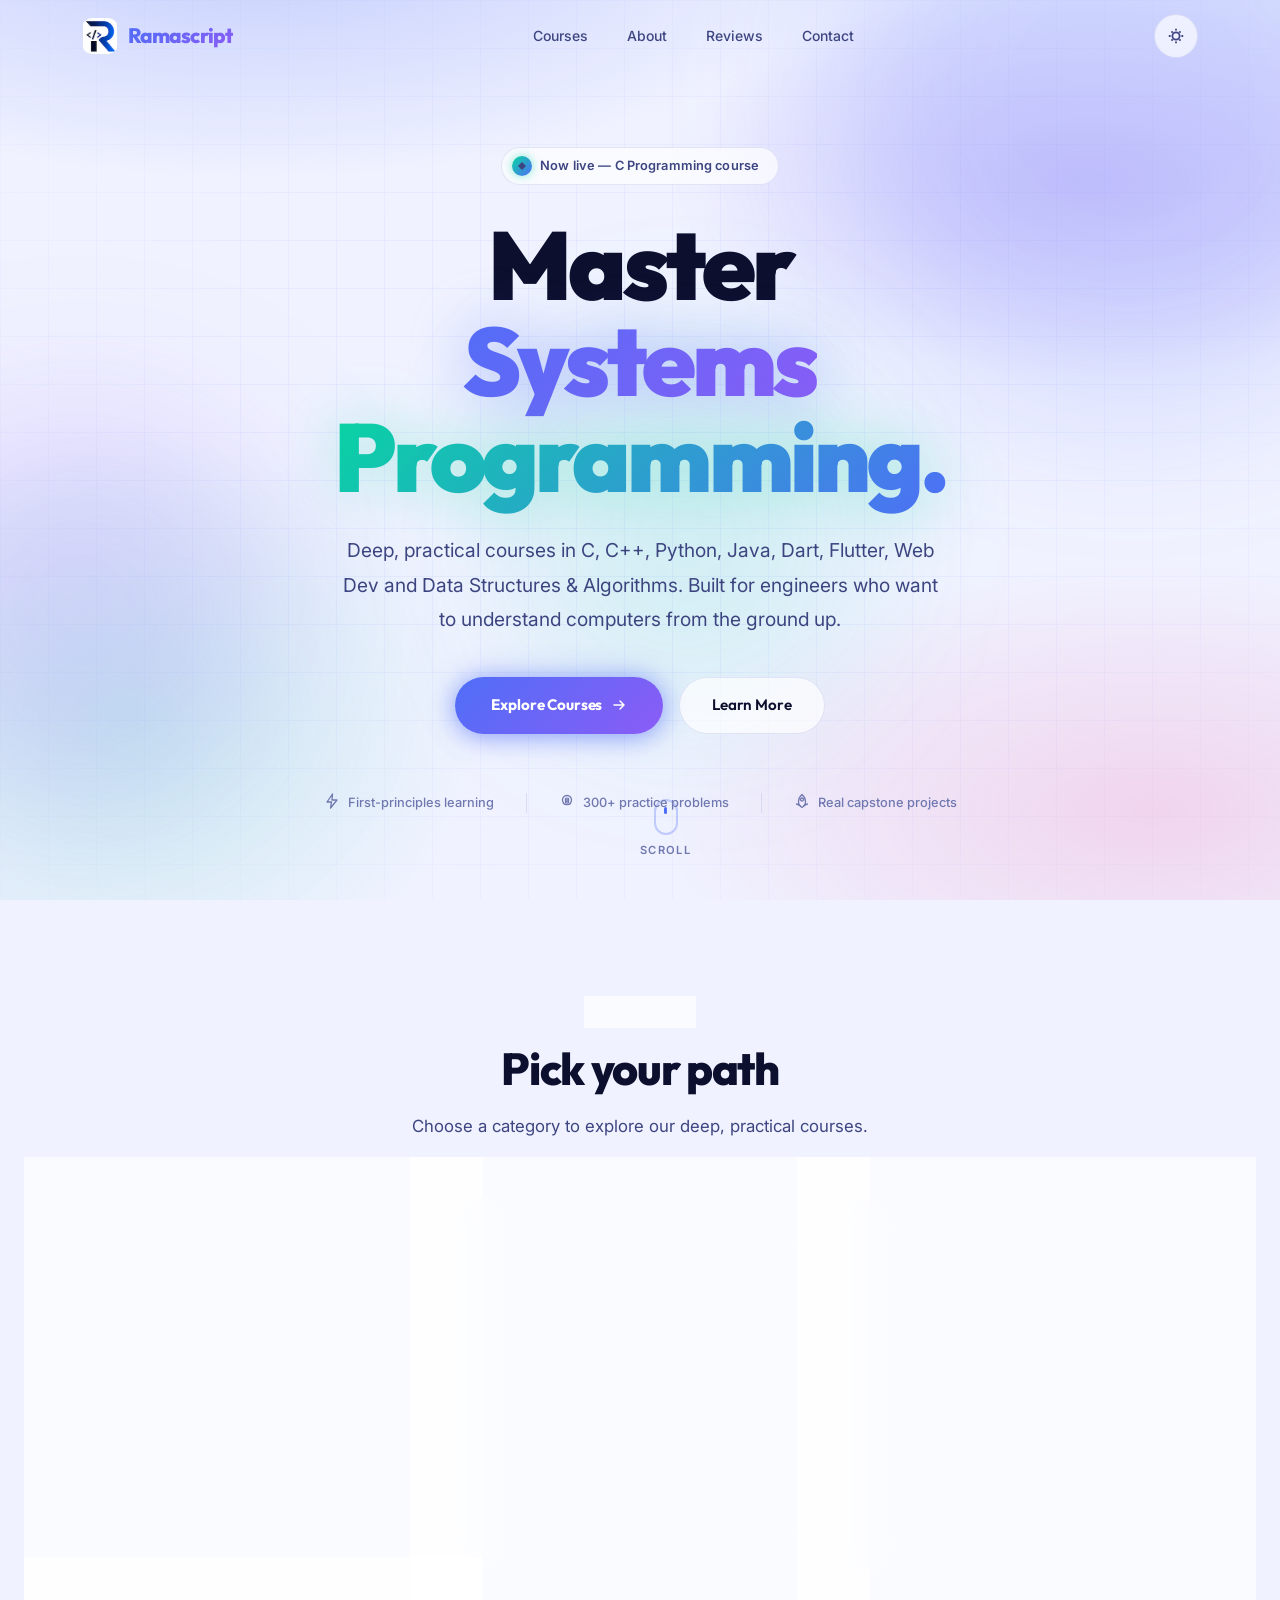
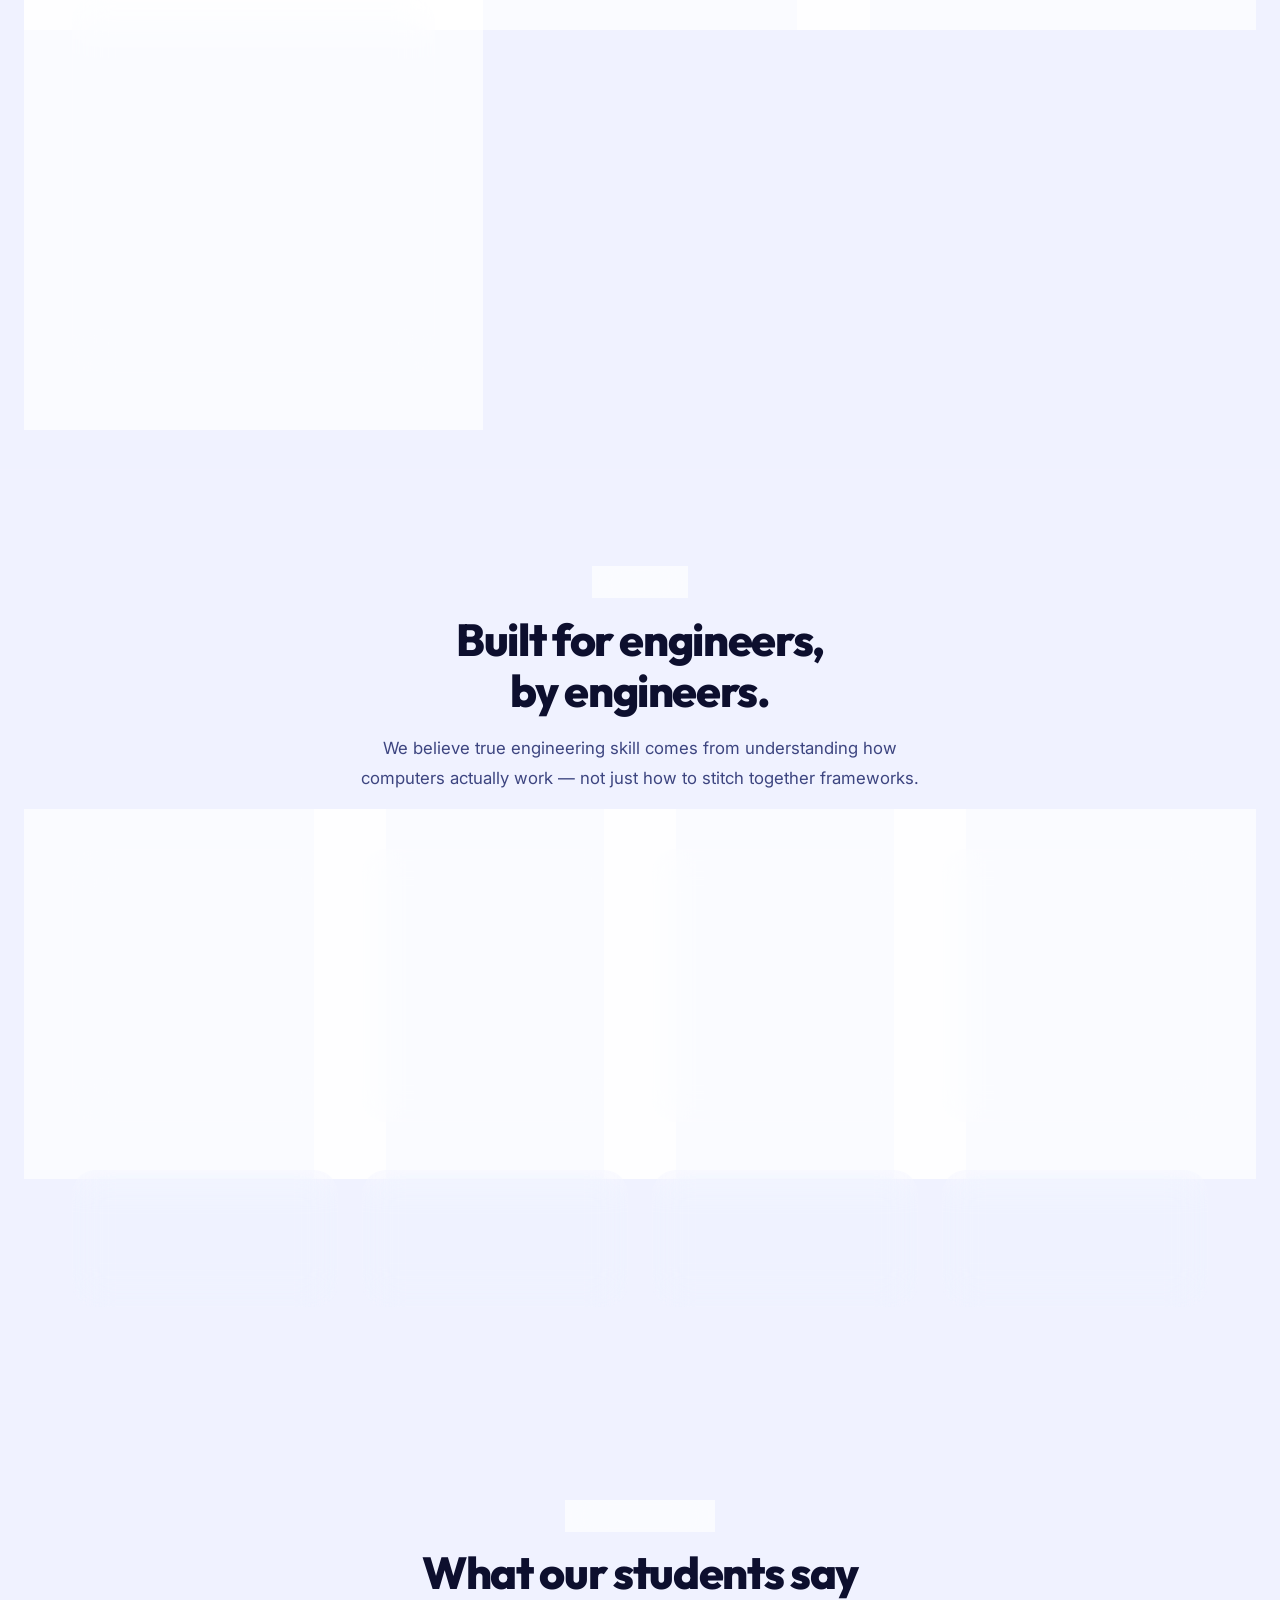
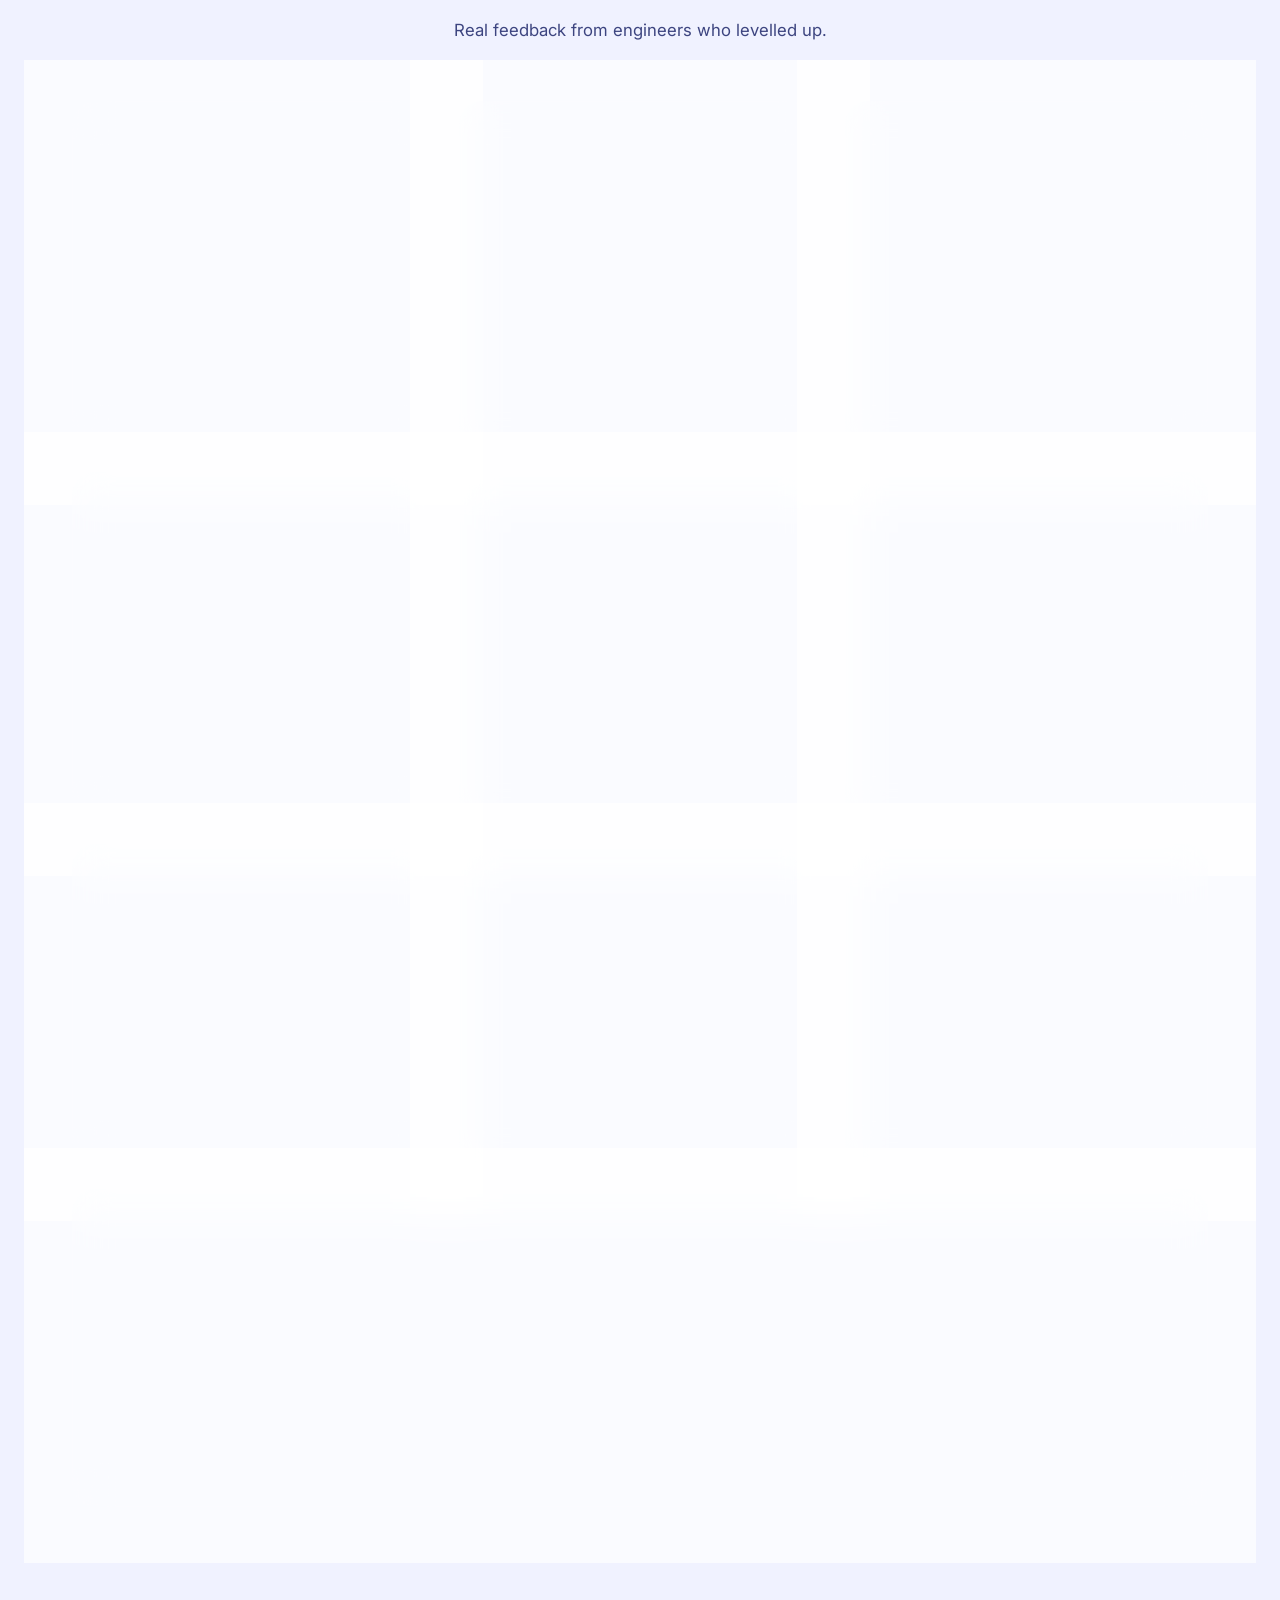
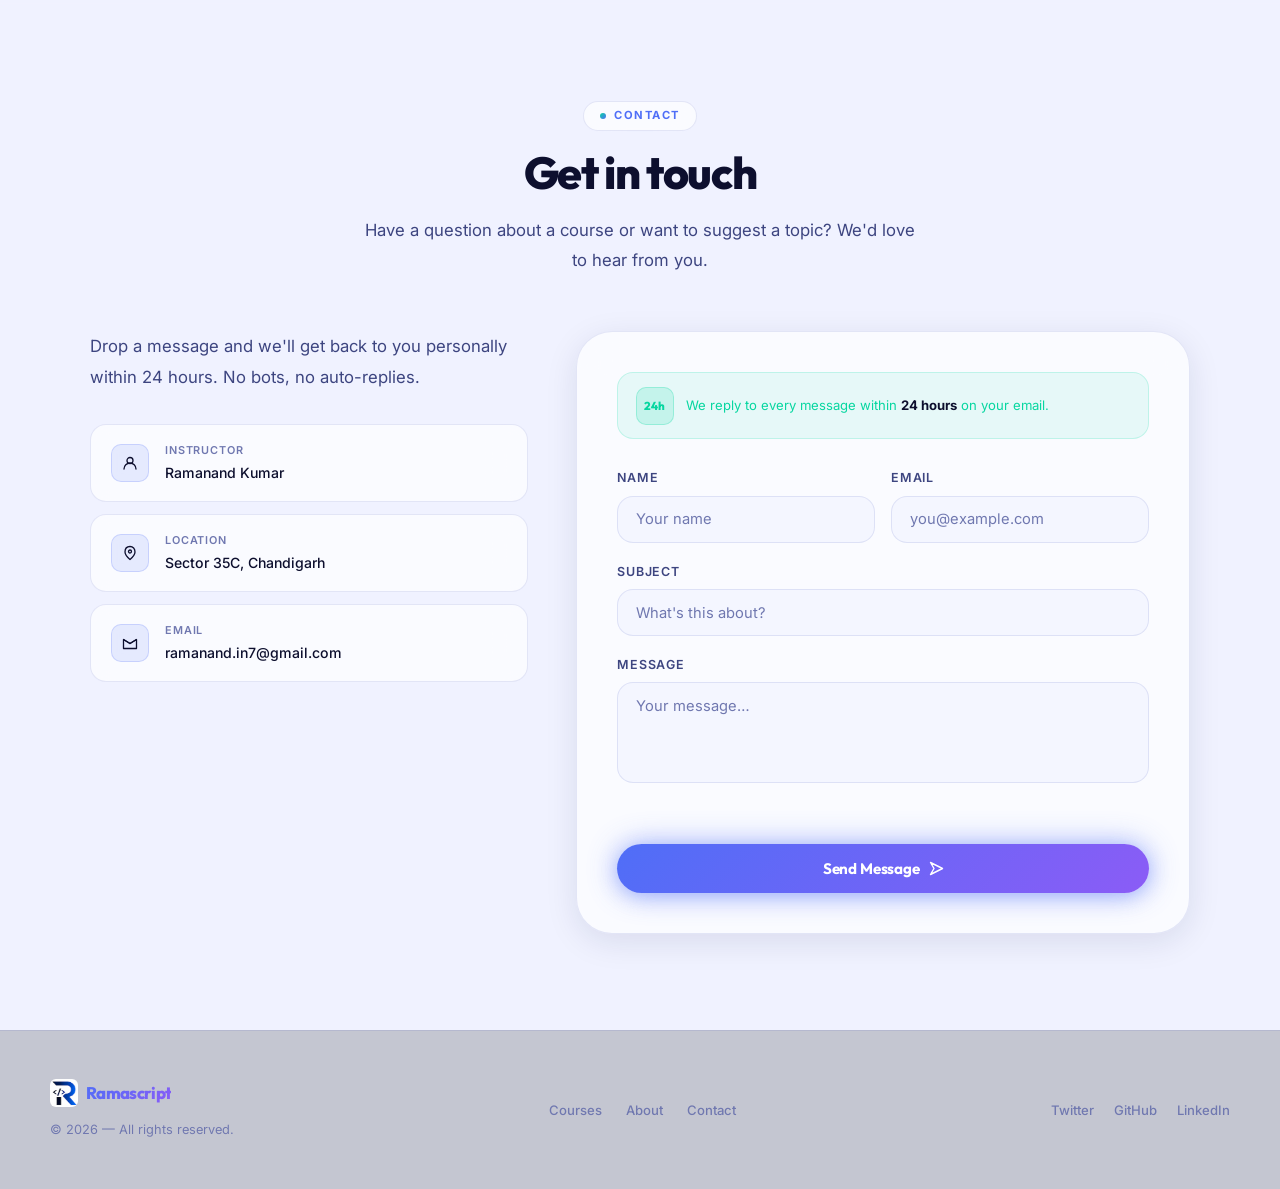
==== commit c9e4c1ac: "syllabus and new things" ====
--- a/index.html
+++ b/index.html
@@ -59,7 +59,7 @@
             {
                 "@type": "Offer",
                 "name": "C Programming Course",
-                "url": "https://institute.ramascript.com/#course/c",
+                "url": "https://institute.ramascript.com/programming/c",
                 "availability": "https://schema.org/InStock",
                 "price": "0",
                 "priceCurrency": "INR"
@@ -67,7 +67,7 @@
             {
                 "@type": "Offer",
                 "name": "C++ Programming Course",
-                "url": "https://institute.ramascript.com/#course/cpp",
+                "url": "https://institute.ramascript.com/programming/cpp",
                 "availability": "https://schema.org/InStock",
                 "price": "0",
                 "priceCurrency": "INR"
@@ -75,7 +75,7 @@
             {
                 "@type": "Offer",
                 "name": "Python Programming Course",
-                "url": "https://institute.ramascript.com/#course/python",
+                "url": "https://institute.ramascript.com/programming/python",
                 "availability": "https://schema.org/InStock",
                 "price": "0",
                 "priceCurrency": "INR"
@@ -83,7 +83,7 @@
             {
                 "@type": "Offer",
                 "name": "Java Programming Course",
-                "url": "https://institute.ramascript.com/#course/java",
+                "url": "https://institute.ramascript.com/programming/java",
                 "availability": "https://schema.org/InStock",
                 "price": "0",
                 "priceCurrency": "INR"
@@ -91,7 +91,7 @@
             {
                 "@type": "Offer",
                 "name": "Dart Programming Course",
-                "url": "https://institute.ramascript.com/#course/dart",
+                "url": "https://institute.ramascript.com/programming/dart",
                 "availability": "https://schema.org/InStock",
                 "price": "0",
                 "priceCurrency": "INR"
@@ -99,15 +99,7 @@
             {
                 "@type": "Offer",
                 "name": "Flutter Mobile App Development Course",
-                "url": "https://institute.ramascript.com/#course/flutter",
-                "availability": "https://schema.org/InStock",
-                "price": "0",
-                "priceCurrency": "INR"
-            },
-            {
-                "@type": "Offer",
-                "name": "Web Development Course",
-                "url": "https://institute.ramascript.com/#course/basic-web-dev",
+                "url": "https://institute.ramascript.com/mobile/flutter",
                 "availability": "https://schema.org/InStock",
                 "price": "0",
                 "priceCurrency": "INR"
@@ -115,7 +107,23 @@
             {
                 "@type": "Offer",
                 "name": "DSA with C++ Course",
-                "url": "https://institute.ramascript.com/#course/dsa-cpp",
+                "url": "https://institute.ramascript.com/dsa/dsa-cpp",
+                "availability": "https://schema.org/InStock",
+                "price": "0",
+                "priceCurrency": "INR"
+            },
+            {
+                "@type": "Offer",
+                "name": "HTML Course",
+                "url": "https://institute.ramascript.com/web-dev/html",
+                "availability": "https://schema.org/InStock",
+                "price": "0",
+                "priceCurrency": "INR"
+            },
+            {
+                "@type": "Offer",
+                "name": "JavaScript Course",
+                "url": "https://institute.ramascript.com/web-dev/javascript",
                 "availability": "https://schema.org/InStock",
                 "price": "0",
                 "priceCurrency": "INR"
@@ -129,7 +137,9 @@
             {"@type": "Course", "name": "Dart Programming", "description": "Master Dart programming — types, collections, async, and the foundation for Flutter development."},
             {"@type": "Course", "name": "Flutter Mobile App Development", "description": "Build beautiful cross-platform mobile apps with Flutter — widgets, state management, and deployment."},
             {"@type": "Course", "name": "Web Development (HTML, CSS & JavaScript)", "description": "Build modern websites from scratch — HTML structure, CSS styling, and interactive JavaScript."},
-            {"@type": "Course", "name": "DSA with C++", "description": "Master data structures and algorithms with C++ — from arrays to graphs, with hands-on problem solving."}
+            {"@type": "Course", "name": "DSA with C++", "description": "Master data structures and algorithms with C++ — from arrays to graphs, with hands-on problem solving."},
+            {"@type": "Course", "name": "HTML", "description": "Learn HTML from basic tags to semantic elements, forms, accessibility, and building real-world page structures."},
+            {"@type": "Course", "name": "JavaScript", "description": "Master JavaScript — variables, functions, DOM, async programming, ES6+, and building interactive web apps."}
         ]
     }
     </script>
@@ -170,15 +180,17 @@
         "@type": "BreadcrumbList",
         "itemListElement": [
             {"@type": "ListItem", "position": 1, "name": "Home", "item": "https://institute.ramascript.com/"},
-            {"@type": "ListItem", "position": 2, "name": "Courses", "item": "https://institute.ramascript.com/#courses"},
-            {"@type": "ListItem", "position": 3, "name": "C Programming", "item": "https://institute.ramascript.com/#course/c"},
-            {"@type": "ListItem", "position": 4, "name": "C++ Programming", "item": "https://institute.ramascript.com/#course/cpp"},
-            {"@type": "ListItem", "position": 5, "name": "Python Programming", "item": "https://institute.ramascript.com/#course/python"},
-            {"@type": "ListItem", "position": 6, "name": "Java Programming", "item": "https://institute.ramascript.com/#course/java"},
-            {"@type": "ListItem", "position": 7, "name": "Dart Programming", "item": "https://institute.ramascript.com/#course/dart"},
-            {"@type": "ListItem", "position": 8, "name": "Flutter Mobile App Development", "item": "https://institute.ramascript.com/#course/flutter"},
-            {"@type": "ListItem", "position": 9, "name": "Web Development", "item": "https://institute.ramascript.com/#course/basic-web-dev"},
-            {"@type": "ListItem", "position": 10, "name": "DSA with C++", "item": "https://institute.ramascript.com/#course/dsa-cpp"}
+            {"@type": "ListItem", "position": 2, "name": "Web Development", "item": "https://institute.ramascript.com/web-dev"},
+            {"@type": "ListItem", "position": 3, "name": "HTML", "item": "https://institute.ramascript.com/web-dev/html"},
+            {"@type": "ListItem", "position": 4, "name": "CSS", "item": "https://institute.ramascript.com/web-dev/css"},
+            {"@type": "ListItem", "position": 5, "name": "Programming Languages", "item": "https://institute.ramascript.com/programming"},
+            {"@type": "ListItem", "position": 6, "name": "C Programming", "item": "https://institute.ramascript.com/programming/c"},
+            {"@type": "ListItem", "position": 7, "name": "C++ Programming", "item": "https://institute.ramascript.com/programming/cpp"},
+            {"@type": "ListItem", "position": 8, "name": "Python Programming", "item": "https://institute.ramascript.com/programming/python"},
+            {"@type": "ListItem", "position": 9, "name": "Java Programming", "item": "https://institute.ramascript.com/programming/java"},
+            {"@type": "ListItem", "position": 10, "name": "Mobile App Development", "item": "https://institute.ramascript.com/mobile"},
+            {"@type": "ListItem", "position": 11, "name": "Flutter", "item": "https://institute.ramascript.com/mobile/flutter"},
+            {"@type": "ListItem", "position": 12, "name": "DSA with C++", "item": "https://institute.ramascript.com/dsa/dsa-cpp"}
         ]
     }
     </script>
--- a/src/css/style.css
+++ b/src/css/style.css
@@ -310,10 +310,262 @@
     overflow: hidden;
     text-overflow: ellipsis;
     white-space: nowrap;
-    /* Fallback for single very long words */
     word-break: break-word;
     min-width: 0;
     flex: 1;
+}
+
+/* ── Sidebar projects (flat) ────────────────────────────── */
+.nav-projects-root {
+    display: flex;
+    flex-direction: column;
+    gap: 0;
+}
+
+.nav-projects-label,
+.nav-difficulty-label {
+    display: flex;
+    align-items: center;
+    gap: 0.5rem;
+    padding: 0.45rem var(--spacing-lg);
+    font-size: 0.72rem;
+    font-weight: 700;
+    text-transform: uppercase;
+    letter-spacing: 0.06em;
+    color: var(--color-text-tertiary);
+    user-select: none;
+}
+
+.nav-projects-label {
+    color: var(--color-success);
+}
+
+.nav-difficulty-label {
+    padding-left: calc(var(--spacing-lg) + 0.4rem);
+    margin-top: 0.5rem;
+    font-size: 0.68rem;
+}
+
+.nav-difficulty-label .difficulty-icon {
+    font-size: 0.55rem;
+}
+
+.nav-project-link {
+    padding-left: calc(var(--spacing-lg) + 0.9rem) !important;
+    font-size: 0.78rem !important;
+}
+
+.nav-project-link .project-pill {
+    min-width: 20px;
+    height: 20px;
+    font-size: 0.6rem;
+}
+
+.nav-project-link.active {
+    color: var(--color-accent) !important;
+    font-weight: 600;
+}
+
+.nav-project-link.active .project-pill {
+    background: var(--color-accent);
+    color: #fff;
+}
+
+/* ── Practice Projects (in chapter) ────────────────────── */
+.practice-projects-section {
+    margin: 0.5rem 0 1.5rem;
+    padding: 1rem 1.25rem;
+    background: linear-gradient(135deg, rgba(67,97,238,0.04) 0%, rgba(6,214,160,0.04) 100%);
+    border: 1px solid rgba(67,97,238,0.12);
+    border-radius: 12px;
+}
+
+.practice-projects-header {
+    display: flex;
+    align-items: center;
+    gap: 0.45rem;
+    font-size: 0.72rem;
+    font-weight: 700;
+    text-transform: uppercase;
+    letter-spacing: 0.08em;
+    color: var(--color-accent);
+    margin-bottom: 0.75rem;
+    padding-bottom: 0.6rem;
+    border-bottom: 1px solid rgba(67,97,238,0.1);
+}
+
+.practice-projects-list {
+    display: flex;
+    flex-direction: column;
+    gap: 0.4rem;
+}
+
+.practice-project-link {
+    display: flex;
+    align-items: center;
+    gap: 0.5rem;
+    padding: 0.55rem 0.8rem;
+    border-radius: 8px;
+    background: var(--color-card-bg);
+    border: 1px solid var(--color-border);
+    color: var(--color-text-primary);
+    font-size: 0.82rem;
+    font-weight: 500;
+    text-decoration: none;
+    transition: all 0.2s ease;
+}
+
+.practice-project-link:hover {
+    border-color: var(--color-accent);
+    background: var(--color-accent-light);
+    color: var(--color-accent);
+    transform: translateX(4px);
+}
+
+.practice-project-link:hover .practice-dot {
+    background: var(--color-accent);
+    transform: scale(1.3);
+}
+
+.practice-project-link:hover .practice-link-arrow {
+    opacity: 1;
+    transform: translateX(0);
+}
+
+.practice-project-num {
+    font-size: 0.72rem;
+    font-weight: 700;
+    color: var(--color-text-tertiary);
+    min-width: 1.2rem;
+}
+
+.practice-dot {
+    width: 7px;
+    height: 7px;
+    border-radius: 50%;
+    background: var(--color-success);
+    flex-shrink: 0;
+    transition: all 0.2s ease;
+}
+
+.practice-link-arrow {
+    margin-left: auto;
+    opacity: 0;
+    transform: translateX(-4px);
+    transition: all 0.2s ease;
+    color: var(--color-accent);
+    font-size: 0.75rem;
+}
+
+/* ── Projects section difficulty groups ─────────────────── */
+.projects-difficulty-group {
+    margin-bottom: 2rem;
+}
+
+.difficulty-header {
+    display: flex;
+    align-items: center;
+    gap: 0.5rem;
+    padding: 0.6rem 0;
+    border-bottom: 2px solid var(--color-border);
+    margin-bottom: 1rem;
+}
+
+.difficulty-label {
+    font-size: 1rem;
+    font-weight: 700;
+    color: var(--color-text-primary);
+}
+
+.difficulty-count {
+    font-size: 0.75rem;
+    color: var(--color-text-tertiary);
+    margin-left: auto;
+}
+
+/* ── Project cards (flat, bordered) ────────────────────── */
+.project-card {
+    background: var(--color-card-bg);
+    border: 1px solid var(--color-border);
+    border-top: 3px solid var(--color-border);
+    border-radius: 12px;
+    padding: 1.25rem;
+    margin-bottom: 1rem;
+    transition: border-color 0.2s ease, box-shadow 0.2s ease;
+}
+
+.project-card:hover {
+    box-shadow: var(--shadow-md);
+}
+
+.project-card--beginner { border-top-color: #06d6a0; }
+.project-card--intermediate { border-top-color: #f7b731; }
+.project-card--advanced { border-top-color: #ef476f; }
+
+.project-card-top {
+    display: flex;
+    align-items: center;
+    gap: 0.6rem;
+    margin-bottom: 0.6rem;
+}
+
+.project-card-num {
+    display: flex;
+    align-items: center;
+    justify-content: center;
+    min-width: 26px;
+    height: 26px;
+    border-radius: 8px;
+    background: var(--color-accent);
+    color: #fff;
+    font-size: 0.7rem;
+    font-weight: 700;
+    flex-shrink: 0;
+}
+
+.project-card-difficulty {
+    font-size: 0.65rem;
+    font-weight: 700;
+    text-transform: uppercase;
+    letter-spacing: 0.06em;
+    padding: 0.15rem 0.5rem;
+    border-radius: 4px;
+    background: var(--color-border);
+    color: var(--color-text-tertiary);
+}
+
+.project-card--beginner .project-card-difficulty { background: rgba(6,214,160,0.15); color: #06d6a0; }
+.project-card--intermediate .project-card-difficulty { background: rgba(247,183,49,0.15); color: #f7b731; }
+.project-card--advanced .project-card-difficulty { background: rgba(239,71,111,0.15); color: #ef476f; }
+
+.project-card-title {
+    font-size: 0.95rem;
+    font-weight: 600;
+    margin: 0 0 0.75rem 0;
+    color: var(--color-text-primary);
+}
+
+.project-card .project-features {
+    margin: 0;
+    padding: 0;
+    list-style: none;
+}
+
+.project-card .project-features li {
+    position: relative;
+    padding-left: 1rem;
+    font-size: 0.82rem;
+    color: var(--color-text-secondary);
+    line-height: 1.6;
+    margin-bottom: 0.2rem;
+}
+
+.project-card .project-features li::before {
+    content: '→';
+    position: absolute;
+    left: 0;
+    color: var(--color-accent);
+    font-size: 0.75rem;
 }
 
 .main-content {
--- a/src/css/components.css
+++ b/src/css/components.css
@@ -348,41 +348,9 @@
 
 .projects-grid {
     display: grid;
-    grid-template-columns: repeat(auto-fill, minmax(280px, 1fr));
-    gap: 1.15rem;
-    margin-top: 1.5rem;
-}
-
-.project-card-mini {
-    background: var(--color-card-bg);
-    border: 1px solid var(--color-border);
-    border-radius: var(--radius-md);
-    padding: var(--spacing-lg);
-    transition: all 0.3s cubic-bezier(0.32, 0.94, 0.37, 1);
-    position: relative;
-    overflow: hidden;
-}
-
-.project-card-mini::before {
-    content: '';
-    position: absolute;
-    top: 0;
-    left: 0;
-    right: 0;
-    height: 3px;
-    background: var(--color-accent-gradient);
-    opacity: 0;
-    transition: opacity 0.3s ease;
-}
-
-.project-card-mini:hover::before {
-    opacity: 1;
-}
-
-.project-card-mini:hover {
-    box-shadow: var(--shadow-lg);
-    border-color: #d0d5e4;
-    transform: translateY(-3px);
+    grid-template-columns: 1fr;
+    gap: 1rem;
+    margin-top: 1rem;
 }
 
 .project-card-title {
--- a/src/css/landing.css
+++ b/src/css/landing.css
@@ -689,6 +689,157 @@
 }
 
 /* ============================================================
+   CATEGORY CARDS
+   ============================================================ */
+.lp-categories-grid {
+    display: grid;
+    grid-template-columns: repeat(auto-fit, minmax(280px, 1fr));
+    gap: 1.5rem;
+}
+
+.lp-category-card {
+    position: relative;
+    background: var(--glass-bg);
+    border: 1px solid var(--glass-border);
+    border-radius: var(--lp-radius-lg);
+    padding: 2rem;
+    backdrop-filter: var(--glass-blur);
+    -webkit-backdrop-filter: var(--glass-blur);
+    box-shadow: var(--glass-shadow);
+    transition: var(--lp-transition);
+    overflow: hidden;
+    display: flex;
+    flex-direction: column;
+    cursor: pointer;
+}
+
+.lp-category-card::before {
+    content: '';
+    position: absolute;
+    top: 0; left: 0; right: 0;
+    height: 3px;
+    background: var(--card-gradient, var(--lp-grad-primary));
+    opacity: 0;
+    transition: opacity 0.3s ease;
+}
+
+.lp-category-card::after {
+    content: '';
+    position: absolute;
+    inset: 0;
+    background: radial-gradient(600px circle at var(--mx, 50%) var(--my, 50%), rgba(79, 110, 247, 0.07), transparent 40%);
+    pointer-events: none;
+}
+
+.lp-category-card:hover {
+    background: var(--glass-bg-hover);
+    border-color: var(--glass-border-hover);
+    transform: translateY(-10px) scale(1.02);
+    box-shadow: var(--glass-shadow-hover), 0 0 50px rgba(79, 110, 247, 0.15);
+}
+
+.lp-category-card:hover::before {
+    opacity: 1;
+}
+
+.lp-category-icon {
+    width: 64px; height: 64px;
+    border-radius: var(--lp-radius-md);
+    border: 1px solid var(--glass-border);
+    display: flex; align-items: center; justify-content: center;
+    font-size: 1.8rem;
+    margin-bottom: 1.5rem;
+    transition: var(--lp-transition);
+    flex-shrink: 0;
+}
+
+.lp-category-card:hover .lp-category-icon {
+    transform: scale(1.12) rotate(6deg);
+    box-shadow: 0 0 20px rgba(79, 110, 247, 0.25);
+}
+
+.lp-category-body { flex: 1; }
+
+.lp-category-name {
+    font-family: var(--lp-font-heading);
+    font-size: 1.4rem;
+    font-weight: 800;
+    letter-spacing: -0.025em;
+    color: var(--lp-text);
+    margin-bottom: 0.65rem;
+    line-height: 1.25;
+}
+
+.lp-category-desc {
+    font-size: 0.9rem;
+    color: var(--lp-text-muted);
+    line-height: 1.75;
+    margin-bottom: 1rem;
+}
+
+.lp-category-logos {
+    display: flex;
+    flex-wrap: wrap;
+    gap: 0.5rem;
+    margin-bottom: 1.25rem;
+}
+
+.lp-category-course-logo {
+    width: 28px;
+    height: 28px;
+    object-fit: contain;
+    border-radius: 6px;
+    background: var(--glass-bg);
+    border: 1px solid var(--glass-border);
+    padding: 3px;
+}
+
+.lp-category-logo {
+    width: 32px;
+    height: 32px;
+    object-fit: contain;
+}
+
+.lp-category-meta {
+    display: flex;
+    justify-content: space-between;
+    align-items: center;
+    border-top: 1px solid var(--glass-border);
+    padding-top: 1.25rem;
+    margin-top: auto;
+}
+
+.lp-category-count {
+    font-size: 0.8rem;
+    font-weight: 600;
+    color: var(--lp-text-dim);
+}
+
+.lp-category-explore {
+    display: inline-flex;
+    align-items: center;
+    gap: 0.4rem;
+    font-size: 0.85rem;
+    font-weight: 700;
+    color: var(--lp-accent1);
+    font-family: var(--lp-font-heading);
+}
+
+.lp-category-explore .arrow {
+    transition: transform 0.3s ease;
+}
+
+.lp-category-card:hover .lp-category-explore .arrow {
+    transform: translateX(5px);
+}
+
+@media (max-width: 768px) {
+    .lp-categories-grid {
+        grid-template-columns: 1fr;
+    }
+}
+
+/* ============================================================
    COURSE CARDS (glassmorphism)
    ============================================================ */
 .lp-courses-grid {
@@ -765,6 +916,12 @@
     margin-bottom: 1.5rem;
     transition: var(--lp-transition);
     flex-shrink: 0;
+}
+
+.lp-course-logo {
+    width: 36px;
+    height: 36px;
+    object-fit: contain;
 }
 
 .lp-course-card.clickable:hover .lp-course-icon {
--- a/src/css/style.css
+++ b/src/css/style.css
@@ -310,10 +310,262 @@
     overflow: hidden;
     text-overflow: ellipsis;
     white-space: nowrap;
-    /* Fallback for single very long words */
     word-break: break-word;
     min-width: 0;
     flex: 1;
+}
+
+/* ── Sidebar projects (flat) ────────────────────────────── */
+.nav-projects-root {
+    display: flex;
+    flex-direction: column;
+    gap: 0;
+}
+
+.nav-projects-label,
+.nav-difficulty-label {
+    display: flex;
+    align-items: center;
+    gap: 0.5rem;
+    padding: 0.45rem var(--spacing-lg);
+    font-size: 0.72rem;
+    font-weight: 700;
+    text-transform: uppercase;
+    letter-spacing: 0.06em;
+    color: var(--color-text-tertiary);
+    user-select: none;
+}
+
+.nav-projects-label {
+    color: var(--color-success);
+}
+
+.nav-difficulty-label {
+    padding-left: calc(var(--spacing-lg) + 0.4rem);
+    margin-top: 0.5rem;
+    font-size: 0.68rem;
+}
+
+.nav-difficulty-label .difficulty-icon {
+    font-size: 0.55rem;
+}
+
+.nav-project-link {
+    padding-left: calc(var(--spacing-lg) + 0.9rem) !important;
+    font-size: 0.78rem !important;
+}
+
+.nav-project-link .project-pill {
+    min-width: 20px;
+    height: 20px;
+    font-size: 0.6rem;
+}
+
+.nav-project-link.active {
+    color: var(--color-accent) !important;
+    font-weight: 600;
+}
+
+.nav-project-link.active .project-pill {
+    background: var(--color-accent);
+    color: #fff;
+}
+
+/* ── Practice Projects (in chapter) ────────────────────── */
+.practice-projects-section {
+    margin: 0.5rem 0 1.5rem;
+    padding: 1rem 1.25rem;
+    background: linear-gradient(135deg, rgba(67,97,238,0.04) 0%, rgba(6,214,160,0.04) 100%);
+    border: 1px solid rgba(67,97,238,0.12);
+    border-radius: 12px;
+}
+
+.practice-projects-header {
+    display: flex;
+    align-items: center;
+    gap: 0.45rem;
+    font-size: 0.72rem;
+    font-weight: 700;
+    text-transform: uppercase;
+    letter-spacing: 0.08em;
+    color: var(--color-accent);
+    margin-bottom: 0.75rem;
+    padding-bottom: 0.6rem;
+    border-bottom: 1px solid rgba(67,97,238,0.1);
+}
+
+.practice-projects-list {
+    display: flex;
+    flex-direction: column;
+    gap: 0.4rem;
+}
+
+.practice-project-link {
+    display: flex;
+    align-items: center;
+    gap: 0.5rem;
+    padding: 0.55rem 0.8rem;
+    border-radius: 8px;
+    background: var(--color-card-bg);
+    border: 1px solid var(--color-border);
+    color: var(--color-text-primary);
+    font-size: 0.82rem;
+    font-weight: 500;
+    text-decoration: none;
+    transition: all 0.2s ease;
+}
+
+.practice-project-link:hover {
+    border-color: var(--color-accent);
+    background: var(--color-accent-light);
+    color: var(--color-accent);
+    transform: translateX(4px);
+}
+
+.practice-project-link:hover .practice-dot {
+    background: var(--color-accent);
+    transform: scale(1.3);
+}
+
+.practice-project-link:hover .practice-link-arrow {
+    opacity: 1;
+    transform: translateX(0);
+}
+
+.practice-project-num {
+    font-size: 0.72rem;
+    font-weight: 700;
+    color: var(--color-text-tertiary);
+    min-width: 1.2rem;
+}
+
+.practice-dot {
+    width: 7px;
+    height: 7px;
+    border-radius: 50%;
+    background: var(--color-success);
+    flex-shrink: 0;
+    transition: all 0.2s ease;
+}
+
+.practice-link-arrow {
+    margin-left: auto;
+    opacity: 0;
+    transform: translateX(-4px);
+    transition: all 0.2s ease;
+    color: var(--color-accent);
+    font-size: 0.75rem;
+}
+
+/* ── Projects section difficulty groups ─────────────────── */
+.projects-difficulty-group {
+    margin-bottom: 2rem;
+}
+
+.difficulty-header {
+    display: flex;
+    align-items: center;
+    gap: 0.5rem;
+    padding: 0.6rem 0;
+    border-bottom: 2px solid var(--color-border);
+    margin-bottom: 1rem;
+}
+
+.difficulty-label {
+    font-size: 1rem;
+    font-weight: 700;
+    color: var(--color-text-primary);
+}
+
+.difficulty-count {
+    font-size: 0.75rem;
+    color: var(--color-text-tertiary);
+    margin-left: auto;
+}
+
+/* ── Project cards (flat, bordered) ────────────────────── */
+.project-card {
+    background: var(--color-card-bg);
+    border: 1px solid var(--color-border);
+    border-top: 3px solid var(--color-border);
+    border-radius: 12px;
+    padding: 1.25rem;
+    margin-bottom: 1rem;
+    transition: border-color 0.2s ease, box-shadow 0.2s ease;
+}
+
+.project-card:hover {
+    box-shadow: var(--shadow-md);
+}
+
+.project-card--beginner { border-top-color: #06d6a0; }
+.project-card--intermediate { border-top-color: #f7b731; }
+.project-card--advanced { border-top-color: #ef476f; }
+
+.project-card-top {
+    display: flex;
+    align-items: center;
+    gap: 0.6rem;
+    margin-bottom: 0.6rem;
+}
+
+.project-card-num {
+    display: flex;
+    align-items: center;
+    justify-content: center;
+    min-width: 26px;
+    height: 26px;
+    border-radius: 8px;
+    background: var(--color-accent);
+    color: #fff;
+    font-size: 0.7rem;
+    font-weight: 700;
+    flex-shrink: 0;
+}
+
+.project-card-difficulty {
+    font-size: 0.65rem;
+    font-weight: 700;
+    text-transform: uppercase;
+    letter-spacing: 0.06em;
+    padding: 0.15rem 0.5rem;
+    border-radius: 4px;
+    background: var(--color-border);
+    color: var(--color-text-tertiary);
+}
+
+.project-card--beginner .project-card-difficulty { background: rgba(6,214,160,0.15); color: #06d6a0; }
+.project-card--intermediate .project-card-difficulty { background: rgba(247,183,49,0.15); color: #f7b731; }
+.project-card--advanced .project-card-difficulty { background: rgba(239,71,111,0.15); color: #ef476f; }
+
+.project-card-title {
+    font-size: 0.95rem;
+    font-weight: 600;
+    margin: 0 0 0.75rem 0;
+    color: var(--color-text-primary);
+}
+
+.project-card .project-features {
+    margin: 0;
+    padding: 0;
+    list-style: none;
+}
+
+.project-card .project-features li {
+    position: relative;
+    padding-left: 1rem;
+    font-size: 0.82rem;
+    color: var(--color-text-secondary);
+    line-height: 1.6;
+    margin-bottom: 0.2rem;
+}
+
+.project-card .project-features li::before {
+    content: '→';
+    position: absolute;
+    left: 0;
+    color: var(--color-accent);
+    font-size: 0.75rem;
 }
 
 .main-content {
--- a/src/css/components.css
+++ b/src/css/components.css
@@ -348,41 +348,9 @@
 
 .projects-grid {
     display: grid;
-    grid-template-columns: repeat(auto-fill, minmax(280px, 1fr));
-    gap: 1.15rem;
-    margin-top: 1.5rem;
-}
-
-.project-card-mini {
-    background: var(--color-card-bg);
-    border: 1px solid var(--color-border);
-    border-radius: var(--radius-md);
-    padding: var(--spacing-lg);
-    transition: all 0.3s cubic-bezier(0.32, 0.94, 0.37, 1);
-    position: relative;
-    overflow: hidden;
-}
-
-.project-card-mini::before {
-    content: '';
-    position: absolute;
-    top: 0;
-    left: 0;
-    right: 0;
-    height: 3px;
-    background: var(--color-accent-gradient);
-    opacity: 0;
-    transition: opacity 0.3s ease;
-}
-
-.project-card-mini:hover::before {
-    opacity: 1;
-}
-
-.project-card-mini:hover {
-    box-shadow: var(--shadow-lg);
-    border-color: #d0d5e4;
-    transform: translateY(-3px);
+    grid-template-columns: 1fr;
+    gap: 1rem;
+    margin-top: 1rem;
 }
 
 .project-card-title {
--- a/src/css/landing.css
+++ b/src/css/landing.css
@@ -689,6 +689,157 @@
 }
 
 /* ============================================================
+   CATEGORY CARDS
+   ============================================================ */
+.lp-categories-grid {
+    display: grid;
+    grid-template-columns: repeat(auto-fit, minmax(280px, 1fr));
+    gap: 1.5rem;
+}
+
+.lp-category-card {
+    position: relative;
+    background: var(--glass-bg);
+    border: 1px solid var(--glass-border);
+    border-radius: var(--lp-radius-lg);
+    padding: 2rem;
+    backdrop-filter: var(--glass-blur);
+    -webkit-backdrop-filter: var(--glass-blur);
+    box-shadow: var(--glass-shadow);
+    transition: var(--lp-transition);
+    overflow: hidden;
+    display: flex;
+    flex-direction: column;
+    cursor: pointer;
+}
+
+.lp-category-card::before {
+    content: '';
+    position: absolute;
+    top: 0; left: 0; right: 0;
+    height: 3px;
+    background: var(--card-gradient, var(--lp-grad-primary));
+    opacity: 0;
+    transition: opacity 0.3s ease;
+}
+
+.lp-category-card::after {
+    content: '';
+    position: absolute;
+    inset: 0;
+    background: radial-gradient(600px circle at var(--mx, 50%) var(--my, 50%), rgba(79, 110, 247, 0.07), transparent 40%);
+    pointer-events: none;
+}
+
+.lp-category-card:hover {
+    background: var(--glass-bg-hover);
+    border-color: var(--glass-border-hover);
+    transform: translateY(-10px) scale(1.02);
+    box-shadow: var(--glass-shadow-hover), 0 0 50px rgba(79, 110, 247, 0.15);
+}
+
+.lp-category-card:hover::before {
+    opacity: 1;
+}
+
+.lp-category-icon {
+    width: 64px; height: 64px;
+    border-radius: var(--lp-radius-md);
+    border: 1px solid var(--glass-border);
+    display: flex; align-items: center; justify-content: center;
+    font-size: 1.8rem;
+    margin-bottom: 1.5rem;
+    transition: var(--lp-transition);
+    flex-shrink: 0;
+}
+
+.lp-category-card:hover .lp-category-icon {
+    transform: scale(1.12) rotate(6deg);
+    box-shadow: 0 0 20px rgba(79, 110, 247, 0.25);
+}
+
+.lp-category-body { flex: 1; }
+
+.lp-category-name {
+    font-family: var(--lp-font-heading);
+    font-size: 1.4rem;
+    font-weight: 800;
+    letter-spacing: -0.025em;
+    color: var(--lp-text);
+    margin-bottom: 0.65rem;
+    line-height: 1.25;
+}
+
+.lp-category-desc {
+    font-size: 0.9rem;
+    color: var(--lp-text-muted);
+    line-height: 1.75;
+    margin-bottom: 1rem;
+}
+
+.lp-category-logos {
+    display: flex;
+    flex-wrap: wrap;
+    gap: 0.5rem;
+    margin-bottom: 1.25rem;
+}
+
+.lp-category-course-logo {
+    width: 28px;
+    height: 28px;
+    object-fit: contain;
+    border-radius: 6px;
+    background: var(--glass-bg);
+    border: 1px solid var(--glass-border);
+    padding: 3px;
+}
+
+.lp-category-logo {
+    width: 32px;
+    height: 32px;
+    object-fit: contain;
+}
+
+.lp-category-meta {
+    display: flex;
+    justify-content: space-between;
+    align-items: center;
+    border-top: 1px solid var(--glass-border);
+    padding-top: 1.25rem;
+    margin-top: auto;
+}
+
+.lp-category-count {
+    font-size: 0.8rem;
+    font-weight: 600;
+    color: var(--lp-text-dim);
+}
+
+.lp-category-explore {
+    display: inline-flex;
+    align-items: center;
+    gap: 0.4rem;
+    font-size: 0.85rem;
+    font-weight: 700;
+    color: var(--lp-accent1);
+    font-family: var(--lp-font-heading);
+}
+
+.lp-category-explore .arrow {
+    transition: transform 0.3s ease;
+}
+
+.lp-category-card:hover .lp-category-explore .arrow {
+    transform: translateX(5px);
+}
+
+@media (max-width: 768px) {
+    .lp-categories-grid {
+        grid-template-columns: 1fr;
+    }
+}
+
+/* ============================================================
    COURSE CARDS (glassmorphism)
    ============================================================ */
 .lp-courses-grid {
@@ -765,6 +916,12 @@
     margin-bottom: 1.5rem;
     transition: var(--lp-transition);
     flex-shrink: 0;
+}
+
+.lp-course-logo {
+    width: 36px;
+    height: 36px;
+    object-fit: contain;
 }
 
 .lp-course-card.clickable:hover .lp-course-icon {
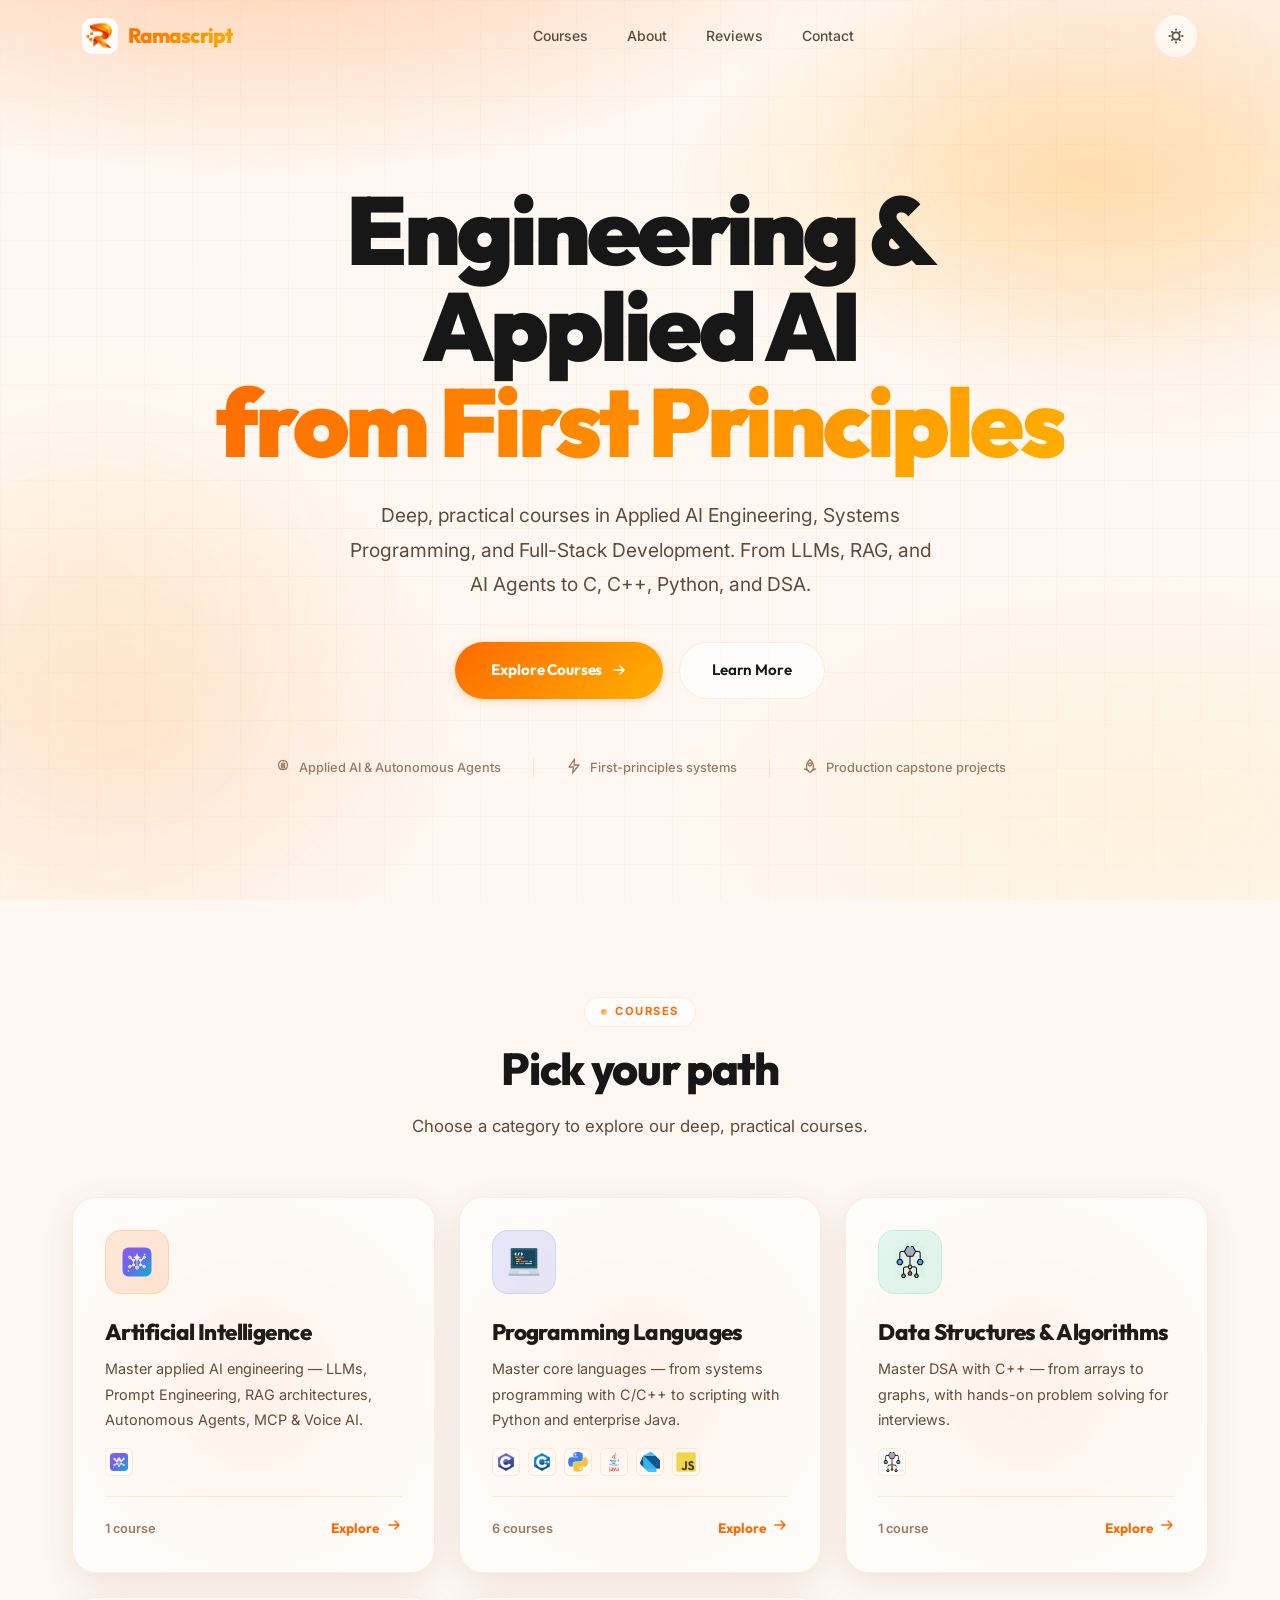
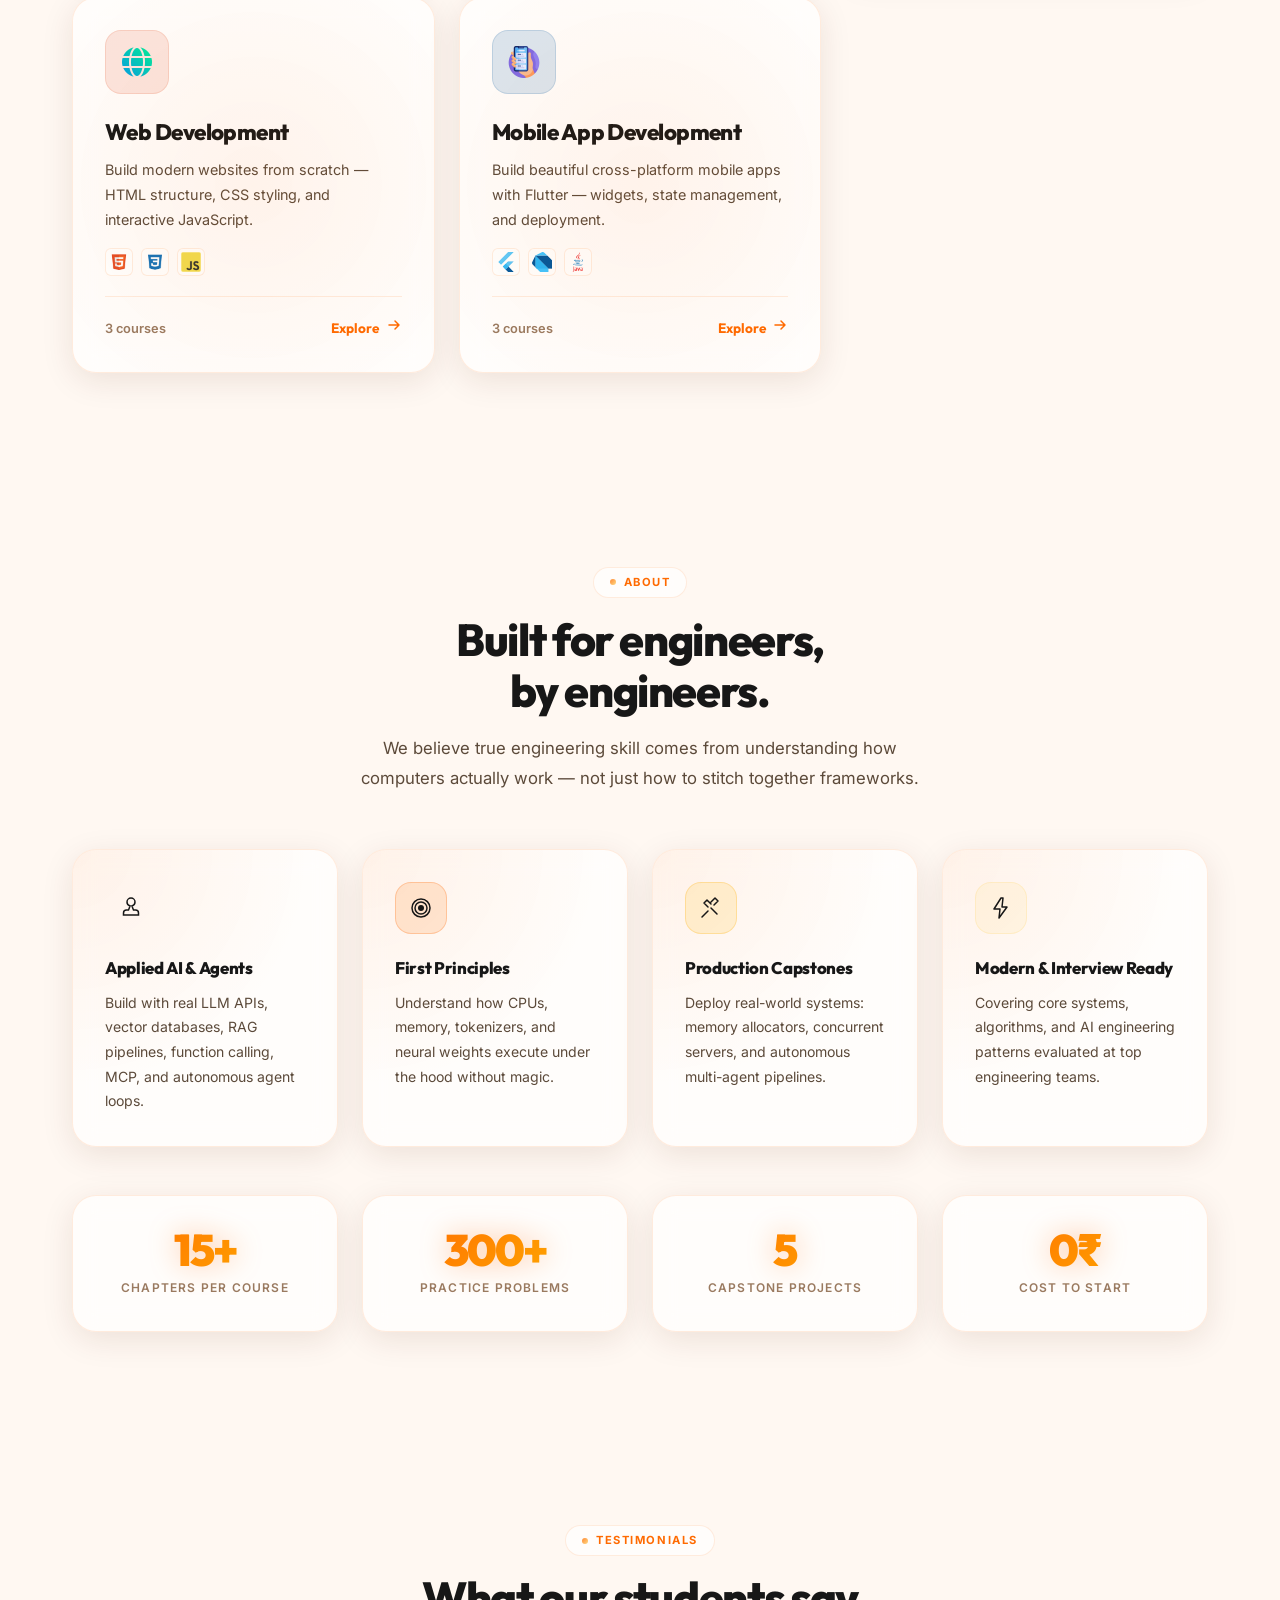
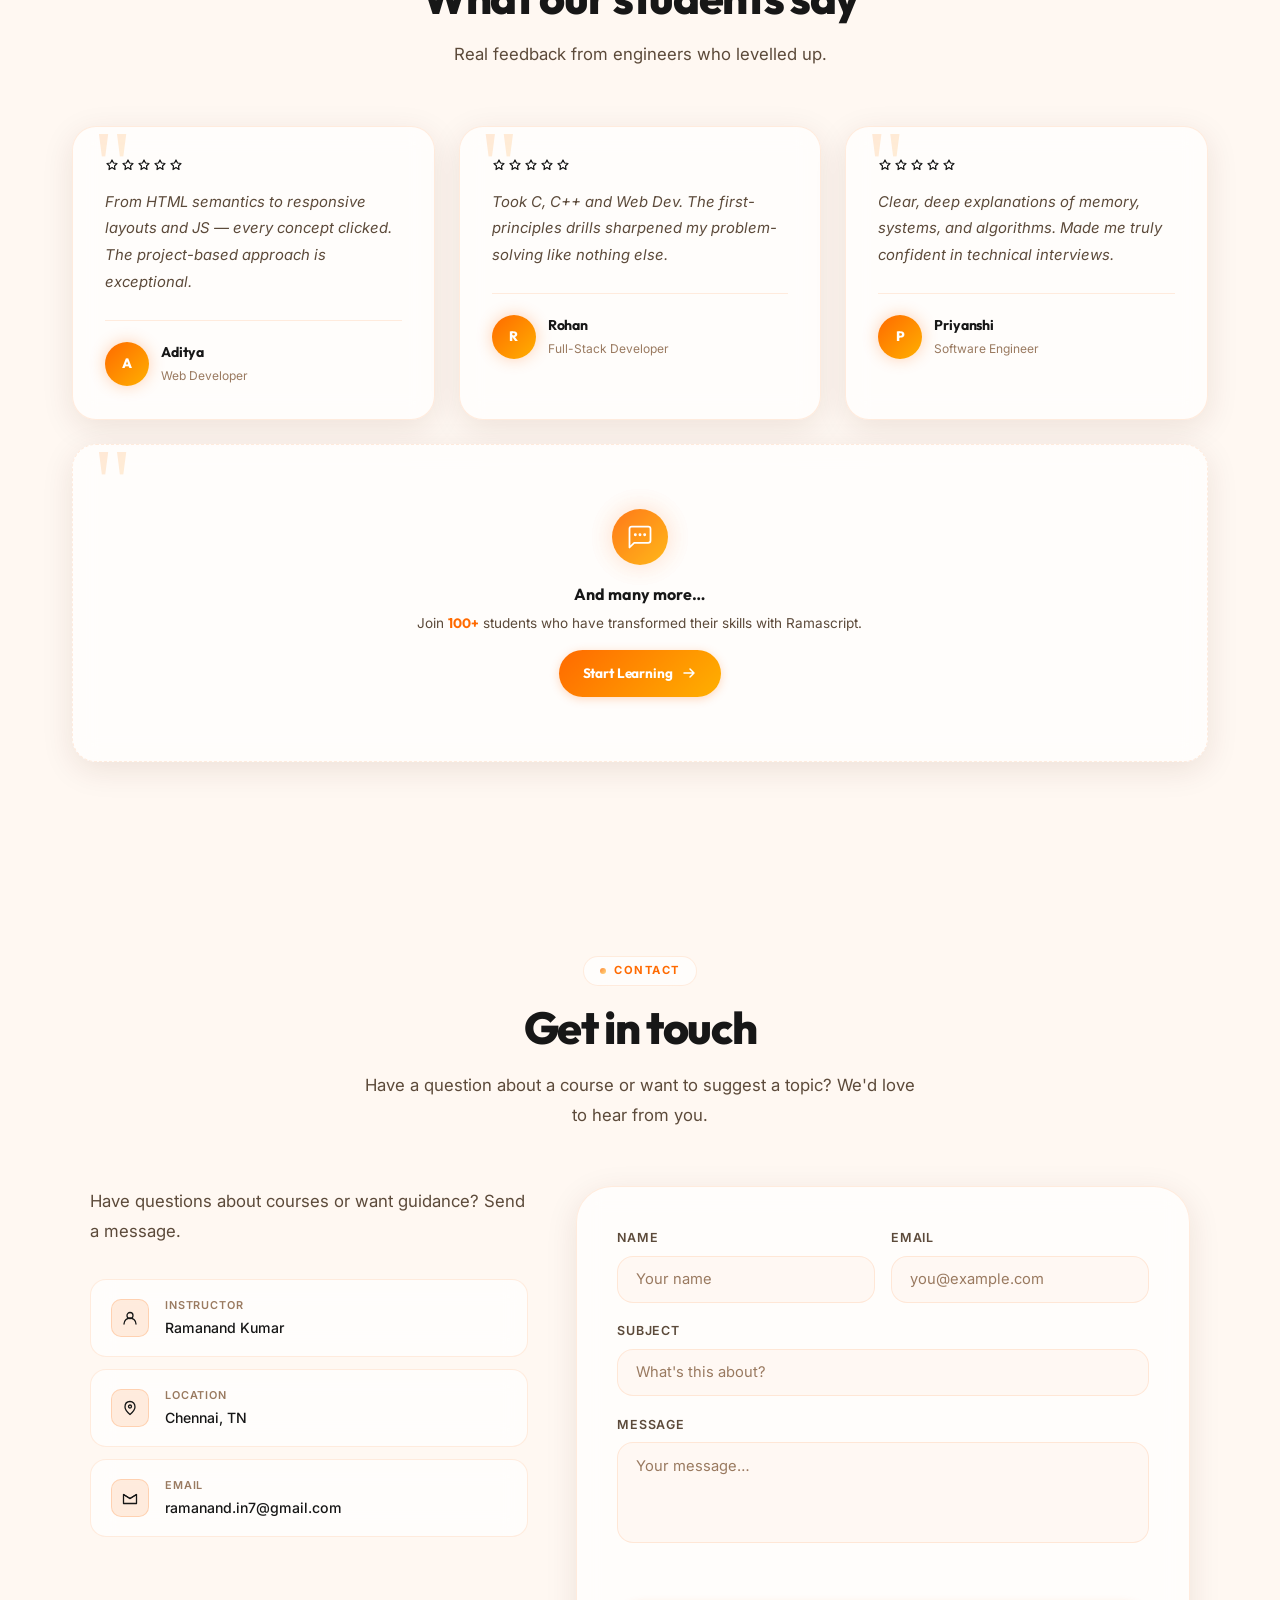
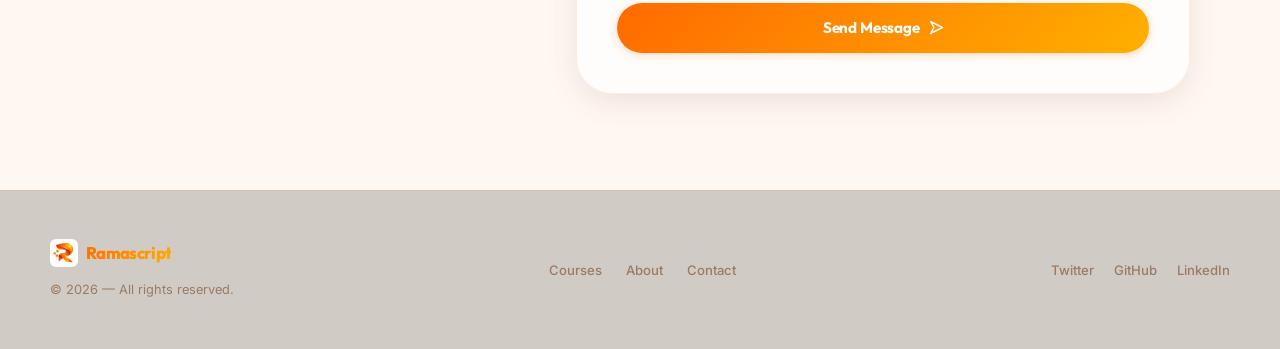
==== commit 78c7eb4e: "new fixes and ui and ai course" ====
--- a/index.html
+++ b/index.html
@@ -1,49 +1,78 @@
-<!DOCTYPE html>
+<!doctype html>
 <html lang="en">
-
-<head>
-    <meta charset="UTF-8">
-    <meta name="viewport" content="width=device-width, initial-scale=1.0">
+  <head>
+    <meta charset="UTF-8" />
+    <meta name="viewport" content="width=device-width, initial-scale=1.0" />
 
     <!-- ── Primary Meta ──────────────────────────────────── -->
-    <title>Ramascript Institute — Master C, C++, Python, Java, Flutter & DSA</title>
-    <meta name="description" content="Deep, practical programming courses built for engineers who want to understand computers from the ground up. Learn C, C++, Python, Java, Dart, Flutter, Web Development, and Data Structures & Algorithms with first-principles teaching.">
-    <meta name="keywords" content="C programming, C++ programming, Python, Java, Flutter, Dart, web development, DSA, data structures, algorithms, programming courses, systems programming, OOP, coding interviews, Ramascript">
-    <meta name="author" content="Ramanand Kumar">
-    <link rel="canonical" href="https://institute.ramascript.com/">
+    <title>
+      Ramascript Institute — Master C, C++, Python, Java, Flutter, DSA & Applied AI
+    </title>
+    <meta
+      name="description"
+      content="Deep, practical programming courses built for engineers who want to understand computers and AI from the ground up. Learn C, C++, Python, Java, Dart, Flutter, Web Development, DSA, and Applied AI Engineering with first-principles teaching."
+    />
+    <meta
+      name="keywords"
+      content="C programming, C++ programming, Python, Java, Flutter, Dart, web development, DSA, data structures, algorithms, Applied AI, LLM, RAG, AI agents, MCP, programming courses, systems programming, OOP, coding interviews, Ramascript"
+    />
+    <meta name="author" content="Ramanand Kumar" />
+    <link rel="canonical" href="https://institute.ramascript.com/" />
 
     <!-- ── Icons ──────────────────────────────────────────── -->
-    <link rel="icon" type="image/png" href="src/img/favicon.png">
-    <link rel="apple-touch-icon" href="src/img/logo.png">
+    <link rel="icon" type="image/png" href="src/img/favicon.png" />
+    <link rel="apple-touch-icon" href="src/img/logo.png" />
 
     <!-- ── Robots & Sitemap ──────────────────────────────── -->
-    <meta name="robots" content="index, follow">
-    <link rel="sitemap" type="application/xml" href="https://institute.ramascript.com/sitemap.xml">
+    <meta name="robots" content="index, follow" />
+    <link
+      rel="sitemap"
+      type="application/xml"
+      href="https://institute.ramascript.com/sitemap.xml"
+    />
 
     <!-- ── Theme ──────────────────────────────────────────── -->
-    <meta name="theme-color" content="#0f0f23">
-    <meta name="color-scheme" content="light dark">
-    <meta name="mobile-web-app-capable" content="yes">
+    <meta name="theme-color" content="#171717" />
+    <meta name="color-scheme" content="light dark" />
+    <meta name="mobile-web-app-capable" content="yes" />
 
     <!-- ── Open Graph (Facebook, LinkedIn, etc.) ─────────── -->
-    <meta property="og:type" content="website">
-    <meta property="og:url" content="https://institute.ramascript.com/">
-    <meta property="og:title" content="Ramascript Institute — Master C, C++, Python, Java, Flutter & DSA">
-    <meta property="og:description" content="Deep, practical programming courses built for engineers. Learn from first principles — not framework abstractions.">
-    <meta property="og:image" content="https://institute.ramascript.com/src/img/logo.png">
-    <meta property="og:image:width" content="512">
-    <meta property="og:image:height" content="512">
-    <meta property="og:site_name" content="Ramascript Institute">
+    <meta property="og:type" content="website" />
+    <meta property="og:url" content="https://institute.ramascript.com/" />
+    <meta
+      property="og:title"
+      content="Ramascript Institute — Master C, C++, Python, Java, Flutter, DSA & Applied AI"
+    />
+    <meta
+      property="og:description"
+      content="Deep, practical programming courses built for engineers. Learn from first principles — not framework abstractions."
+    />
+    <meta
+      property="og:image"
+      content="https://institute.ramascript.com/src/img/logo.png"
+    />
+    <meta property="og:image:width" content="512" />
+    <meta property="og:image:height" content="512" />
+    <meta property="og:site_name" content="Ramascript Institute" />
 
     <!-- ── Twitter Card ──────────────────────────────────── -->
-    <meta name="twitter:card" content="summary_large_image">
-    <meta name="twitter:title" content="Ramascript Institute — Master C, C++, Python, Java, Flutter & DSA">
-    <meta name="twitter:description" content="Deep, practical programming courses built for engineers who want to understand computers from the ground up.">
-    <meta name="twitter:image" content="https://institute.ramascript.com/src/img/logo.png">
+    <meta name="twitter:card" content="summary_large_image" />
+    <meta
+      name="twitter:title"
+      content="Ramascript Institute — Master C, C++, Python, Java, Flutter, DSA & Applied AI"
+    />
+    <meta
+      name="twitter:description"
+      content="Deep, practical programming courses built for engineers who want to understand computers from the ground up."
+    />
+    <meta
+      name="twitter:image"
+      content="https://institute.ramascript.com/src/img/logo.png"
+    />
 
     <!-- ── JSON-LD Structured Data ───────────────────────── -->
     <script type="application/ld+json">
-    {
+      {
         "@context": "https://schema.org",
         "@type": "EducationalOrganization",
         "name": "Ramascript Institute",
@@ -51,255 +80,404 @@
         "logo": "https://institute.ramascript.com/src/img/logo.png",
         "description": "Deep, practical programming courses in C, C++, Python, Java, Dart, Flutter, Web Development, and Data Structures & Algorithms.",
         "founder": {
-            "@type": "Person",
-            "name": "Ramanand Kumar"
+          "@type": "Person",
+          "name": "Ramanand Kumar"
+        },
+        "address": {
+          "@type": "PostalAddress",
+          "addressLocality": "Chennai",
+          "addressRegion": "TN",
+          "addressCountry": "IN"
         },
         "sameAs": [],
         "offers": [
-            {
-                "@type": "Offer",
-                "name": "C Programming Course",
-                "url": "https://institute.ramascript.com/programming/c",
-                "availability": "https://schema.org/InStock",
-                "price": "0",
-                "priceCurrency": "INR"
-            },
-            {
-                "@type": "Offer",
-                "name": "C++ Programming Course",
-                "url": "https://institute.ramascript.com/programming/cpp",
-                "availability": "https://schema.org/InStock",
-                "price": "0",
-                "priceCurrency": "INR"
-            },
-            {
-                "@type": "Offer",
-                "name": "Python Programming Course",
-                "url": "https://institute.ramascript.com/programming/python",
-                "availability": "https://schema.org/InStock",
-                "price": "0",
-                "priceCurrency": "INR"
-            },
-            {
-                "@type": "Offer",
-                "name": "Java Programming Course",
-                "url": "https://institute.ramascript.com/programming/java",
-                "availability": "https://schema.org/InStock",
-                "price": "0",
-                "priceCurrency": "INR"
-            },
-            {
-                "@type": "Offer",
-                "name": "Dart Programming Course",
-                "url": "https://institute.ramascript.com/programming/dart",
-                "availability": "https://schema.org/InStock",
-                "price": "0",
-                "priceCurrency": "INR"
-            },
-            {
-                "@type": "Offer",
-                "name": "Flutter Mobile App Development Course",
-                "url": "https://institute.ramascript.com/mobile/flutter",
-                "availability": "https://schema.org/InStock",
-                "price": "0",
-                "priceCurrency": "INR"
-            },
-            {
-                "@type": "Offer",
-                "name": "DSA with C++ Course",
-                "url": "https://institute.ramascript.com/dsa/dsa-cpp",
-                "availability": "https://schema.org/InStock",
-                "price": "0",
-                "priceCurrency": "INR"
-            },
-            {
-                "@type": "Offer",
-                "name": "HTML Course",
-                "url": "https://institute.ramascript.com/web-dev/html",
-                "availability": "https://schema.org/InStock",
-                "price": "0",
-                "priceCurrency": "INR"
-            },
-            {
-                "@type": "Offer",
-                "name": "JavaScript Course",
-                "url": "https://institute.ramascript.com/web-dev/javascript",
-                "availability": "https://schema.org/InStock",
-                "price": "0",
-                "priceCurrency": "INR"
-            }
+          {
+            "@type": "Offer",
+            "name": "C Programming Course",
+            "url": "https://institute.ramascript.com/programming/c",
+            "availability": "https://schema.org/InStock",
+            "price": "0",
+            "priceCurrency": "INR"
+          },
+          {
+            "@type": "Offer",
+            "name": "C++ Programming Course",
+            "url": "https://institute.ramascript.com/programming/cpp",
+            "availability": "https://schema.org/InStock",
+            "price": "0",
+            "priceCurrency": "INR"
+          },
+          {
+            "@type": "Offer",
+            "name": "Python Programming Course",
+            "url": "https://institute.ramascript.com/programming/python",
+            "availability": "https://schema.org/InStock",
+            "price": "0",
+            "priceCurrency": "INR"
+          },
+          {
+            "@type": "Offer",
+            "name": "Java Programming Course",
+            "url": "https://institute.ramascript.com/programming/java",
+            "availability": "https://schema.org/InStock",
+            "price": "0",
+            "priceCurrency": "INR"
+          },
+          {
+            "@type": "Offer",
+            "name": "Dart Programming Course",
+            "url": "https://institute.ramascript.com/programming/dart",
+            "availability": "https://schema.org/InStock",
+            "price": "0",
+            "priceCurrency": "INR"
+          },
+          {
+            "@type": "Offer",
+            "name": "Flutter Mobile App Development Course",
+            "url": "https://institute.ramascript.com/mobile/flutter",
+            "availability": "https://schema.org/InStock",
+            "price": "0",
+            "priceCurrency": "INR"
+          },
+          {
+            "@type": "Offer",
+            "name": "DSA with C++ Course",
+            "url": "https://institute.ramascript.com/dsa/dsa-cpp",
+            "availability": "https://schema.org/InStock",
+            "price": "0",
+            "priceCurrency": "INR"
+          },
+          {
+            "@type": "Offer",
+            "name": "HTML Course",
+            "url": "https://institute.ramascript.com/web-dev/html",
+            "availability": "https://schema.org/InStock",
+            "price": "0",
+            "priceCurrency": "INR"
+          },
+          {
+            "@type": "Offer",
+            "name": "JavaScript Course",
+            "url": "https://institute.ramascript.com/web-dev/javascript",
+            "availability": "https://schema.org/InStock",
+            "price": "0",
+            "priceCurrency": "INR"
+          },
+          {
+            "@type": "Offer",
+            "name": "Applied AI Engineering Course",
+            "url": "https://institute.ramascript.com/ai/appliedai",
+            "availability": "https://schema.org/InStock",
+            "price": "0",
+            "priceCurrency": "INR"
+          }
         ],
         "hasCourse": [
-            {"@type": "Course", "name": "C Programming", "description": "Master the fundamentals of C programming — from variables and pointers to file handling and dynamic memory."},
-            {"@type": "Course", "name": "C++ Programming", "description": "Deep dive into object-oriented programming with C++ — classes, inheritance, polymorphism, and STL."},
-            {"@type": "Course", "name": "Python Programming", "description": "Learn Python from the ground up — syntax, data structures, OOP, modules, and real-world scripting."},
-            {"@type": "Course", "name": "Java Programming", "description": "Comprehensive Java course — JVM, OOP, collections, multithreading, and building robust applications."},
-            {"@type": "Course", "name": "Dart Programming", "description": "Master Dart programming — types, collections, async, and the foundation for Flutter development."},
-            {"@type": "Course", "name": "Flutter Mobile App Development", "description": "Build beautiful cross-platform mobile apps with Flutter — widgets, state management, and deployment."},
-            {"@type": "Course", "name": "Web Development (HTML, CSS & JavaScript)", "description": "Build modern websites from scratch — HTML structure, CSS styling, and interactive JavaScript."},
-            {"@type": "Course", "name": "DSA with C++", "description": "Master data structures and algorithms with C++ — from arrays to graphs, with hands-on problem solving."},
-            {"@type": "Course", "name": "HTML", "description": "Learn HTML from basic tags to semantic elements, forms, accessibility, and building real-world page structures."},
-            {"@type": "Course", "name": "JavaScript", "description": "Master JavaScript — variables, functions, DOM, async programming, ES6+, and building interactive web apps."}
+          {
+            "@type": "Course",
+            "name": "C Programming",
+            "description": "Master the fundamentals of C programming — from variables and pointers to file handling and dynamic memory."
+          },
+          {
+            "@type": "Course",
+            "name": "C++ Programming",
+            "description": "Deep dive into object-oriented programming with C++ — classes, inheritance, polymorphism, and STL."
+          },
+          {
+            "@type": "Course",
+            "name": "Python Programming",
+            "description": "Learn Python from the ground up — syntax, data structures, OOP, modules, and real-world scripting."
+          },
+          {
+            "@type": "Course",
+            "name": "Java Programming",
+            "description": "Comprehensive Java course — JVM, OOP, collections, multithreading, and building robust applications."
+          },
+          {
+            "@type": "Course",
+            "name": "Dart Programming",
+            "description": "Master Dart programming — types, collections, async, and the foundation for Flutter development."
+          },
+          {
+            "@type": "Course",
+            "name": "Flutter Mobile App Development",
+            "description": "Build beautiful cross-platform mobile apps with Flutter — widgets, state management, and deployment."
+          },
+          {
+            "@type": "Course",
+            "name": "Web Development (HTML, CSS & JavaScript)",
+            "description": "Build modern websites from scratch — HTML structure, CSS styling, and interactive JavaScript."
+          },
+          {
+            "@type": "Course",
+            "name": "DSA with C++",
+            "description": "Master data structures and algorithms with C++ — from arrays to graphs, with hands-on problem solving."
+          },
+          {
+            "@type": "Course",
+            "name": "HTML",
+            "description": "Learn HTML from basic tags to semantic elements, forms, accessibility, and building real-world page structures."
+          },
+          {
+            "@type": "Course",
+            "name": "JavaScript",
+            "description": "Master JavaScript — variables, functions, DOM, async programming, ES6+, and building interactive web apps."
+          },
+          {
+            "@type": "Course",
+            "name": "Applied AI Engineering (LLMs, RAG & Agentic AI)",
+            "description": "Master LLMs, prompt engineering, RAG, autonomous agents, tool use, MCP, vector search, and voice AI from first principles."
+          }
         ]
-    }
+      }
     </script>
 
     <!-- ── Performance Hints ─────────────────────────────── -->
-    <link rel="dns-prefetch" href="https://fonts.googleapis.com">
-    <link rel="dns-prefetch" href="https://fonts.gstatic.com">
-    <link rel="preconnect" href="https://fonts.googleapis.com" crossorigin>
-    <link rel="preconnect" href="https://fonts.gstatic.com" crossorigin>
-    <link rel="preload" href="src/css/style.css" as="style">
-    <link rel="preload" href="src/css/components.css" as="style">
-    <link rel="preload" href="src/css/landing.css" as="style">
+    <link rel="dns-prefetch" href="https://fonts.googleapis.com" />
+    <link rel="dns-prefetch" href="https://fonts.gstatic.com" />
+    <link rel="preconnect" href="https://fonts.googleapis.com" crossorigin />
+    <link rel="preconnect" href="https://fonts.gstatic.com" crossorigin />
+    <link rel="preload" href="src/css/style.css" as="style" />
+    <link rel="preload" href="src/css/components.css" as="style" />
+    <link rel="preload" href="src/css/landing.css" as="style" />
 
     <!-- ── Stylesheets ───────────────────────────────────── -->
-    <link rel="stylesheet" href="src/css/style.css">
-    <link rel="stylesheet" href="src/css/components.css">
-    <link rel="stylesheet" href="src/css/landing.css">
+    <link rel="stylesheet" href="src/css/style.css" />
+    <link rel="stylesheet" href="src/css/components.css" />
+    <link rel="stylesheet" href="src/css/landing.css" />
 
     <!-- ── JSON-LD: WebSite ─────────────────────────────── -->
     <script type="application/ld+json">
-    {
+      {
         "@context": "https://schema.org",
         "@type": "WebSite",
         "name": "Ramascript Institute",
         "url": "https://institute.ramascript.com",
         "potentialAction": {
-            "@type": "SearchAction",
-            "target": "https://institute.ramascript.com/?q={search_term_string}",
-            "query-input": "required name=search_term_string"
+          "@type": "SearchAction",
+          "target": "https://institute.ramascript.com/?q={search_term_string}",
+          "query-input": "required name=search_term_string"
         }
-    }
+      }
     </script>
 
     <!-- ── JSON-LD: BreadcrumbList ───────────────────────── -->
     <script type="application/ld+json">
-    {
+      {
         "@context": "https://schema.org",
         "@type": "BreadcrumbList",
         "itemListElement": [
-            {"@type": "ListItem", "position": 1, "name": "Home", "item": "https://institute.ramascript.com/"},
-            {"@type": "ListItem", "position": 2, "name": "Web Development", "item": "https://institute.ramascript.com/web-dev"},
-            {"@type": "ListItem", "position": 3, "name": "HTML", "item": "https://institute.ramascript.com/web-dev/html"},
-            {"@type": "ListItem", "position": 4, "name": "CSS", "item": "https://institute.ramascript.com/web-dev/css"},
-            {"@type": "ListItem", "position": 5, "name": "Programming Languages", "item": "https://institute.ramascript.com/programming"},
-            {"@type": "ListItem", "position": 6, "name": "C Programming", "item": "https://institute.ramascript.com/programming/c"},
-            {"@type": "ListItem", "position": 7, "name": "C++ Programming", "item": "https://institute.ramascript.com/programming/cpp"},
-            {"@type": "ListItem", "position": 8, "name": "Python Programming", "item": "https://institute.ramascript.com/programming/python"},
-            {"@type": "ListItem", "position": 9, "name": "Java Programming", "item": "https://institute.ramascript.com/programming/java"},
-            {"@type": "ListItem", "position": 10, "name": "Mobile App Development", "item": "https://institute.ramascript.com/mobile"},
-            {"@type": "ListItem", "position": 11, "name": "Flutter", "item": "https://institute.ramascript.com/mobile/flutter"},
-            {"@type": "ListItem", "position": 12, "name": "DSA with C++", "item": "https://institute.ramascript.com/dsa/dsa-cpp"}
+          {
+            "@type": "ListItem",
+            "position": 1,
+            "name": "Home",
+            "item": "https://institute.ramascript.com/"
+          },
+          {
+            "@type": "ListItem",
+            "position": 2,
+            "name": "Web Development",
+            "item": "https://institute.ramascript.com/web-dev"
+          },
+          {
+            "@type": "ListItem",
+            "position": 3,
+            "name": "HTML",
+            "item": "https://institute.ramascript.com/web-dev/html"
+          },
+          {
+            "@type": "ListItem",
+            "position": 4,
+            "name": "CSS",
+            "item": "https://institute.ramascript.com/web-dev/css"
+          },
+          {
+            "@type": "ListItem",
+            "position": 5,
+            "name": "Programming Languages",
+            "item": "https://institute.ramascript.com/programming"
+          },
+          {
+            "@type": "ListItem",
+            "position": 6,
+            "name": "C Programming",
+            "item": "https://institute.ramascript.com/programming/c"
+          },
+          {
+            "@type": "ListItem",
+            "position": 7,
+            "name": "C++ Programming",
+            "item": "https://institute.ramascript.com/programming/cpp"
+          },
+          {
+            "@type": "ListItem",
+            "position": 8,
+            "name": "Python Programming",
+            "item": "https://institute.ramascript.com/programming/python"
+          },
+          {
+            "@type": "ListItem",
+            "position": 9,
+            "name": "Java Programming",
+            "item": "https://institute.ramascript.com/programming/java"
+          },
+          {
+            "@type": "ListItem",
+            "position": 10,
+            "name": "Mobile App Development",
+            "item": "https://institute.ramascript.com/mobile"
+          },
+          {
+            "@type": "ListItem",
+            "position": 11,
+            "name": "Flutter",
+            "item": "https://institute.ramascript.com/mobile/flutter"
+          },
+          {
+            "@type": "ListItem",
+            "position": 12,
+            "name": "DSA with C++",
+            "item": "https://institute.ramascript.com/dsa/dsa-cpp"
+          },
+          {
+            "@type": "ListItem",
+            "position": 13,
+            "name": "Artificial Intelligence",
+            "item": "https://institute.ramascript.com/ai"
+          },
+          {
+            "@type": "ListItem",
+            "position": 14,
+            "name": "Applied AI Engineering",
+            "item": "https://institute.ramascript.com/ai/appliedai"
+          }
         ]
-    }
+      }
     </script>
 
     <!-- ── JSON-LD: FAQPage ──────────────────────────────── -->
     <script type="application/ld+json">
-    {
+      {
         "@context": "https://schema.org",
         "@type": "FAQPage",
         "mainEntity": [
-            {
-                "@type": "Question",
-                "name": "Is this course free?",
-                "acceptedAnswer": {
-                    "@type": "Answer",
-                    "text": "Yes, all courses at Ramascript Institute are completely free. You can start learning C, C++, Python, Java, Dart, Flutter, Web Development, and DSA without any cost."
-                }
-            },
-            {
-                "@type": "Question",
-                "name": "What programming languages do you teach?",
-                "acceptedAnswer": {
-                    "@type": "Answer",
-                    "text": "We teach C, C++, Python, Java, Dart, and JavaScript. Our courses cover systems programming, OOP, mobile development with Flutter, web development, and data structures & algorithms."
-                }
-            },
-            {
-                "@type": "Question",
-                "name": "Do I need prior coding experience?",
-                "acceptedAnswer": {
-                    "@type": "Answer",
-                    "text": "No, our courses are designed from the ground up. We start with first principles and build up to advanced topics, making them suitable for beginners and experienced programmers alike."
-                }
-            },
-            {
-                "@type": "Question",
-                "name": "What is the teaching approach?",
-                "acceptedAnswer": {
-                    "@type": "Answer",
-                    "text": "We teach using a first-principles approach — we explain not just how to write code, but how the machine actually executes it. Every chapter includes hands-on projects and practical assignments."
-                }
-            },
-            {
-                "@type": "Question",
-                "name": "How are the courses structured?",
-                "acceptedAnswer": {
-                    "@type": "Answer",
-                    "text": "Each course has 12-18 chapters covering core concepts, topics with subtopics, theory and practical assignments, and 5 capstone projects to build real-world applications."
-                }
-            }
+          {
+            "@type": "Question",
+            "name": "Is this course free?",
+            "acceptedAnswer": {
+              "@type": "Answer",
+              "text": "Yes, all courses at Ramascript Institute are completely free. You can start learning C, C++, Python, Java, Dart, Flutter, Web Development, DSA, and Applied AI without any cost."
+            }
+          },
+          {
+            "@type": "Question",
+            "name": "What programming languages do you teach?",
+            "acceptedAnswer": {
+              "@type": "Answer",
+              "text": "We teach C, C++, Python, Java, Dart, and JavaScript. Our courses cover systems programming, OOP, mobile development with Flutter, web development, and data structures & algorithms."
+            }
+          },
+          {
+            "@type": "Question",
+            "name": "Do I need prior coding experience?",
+            "acceptedAnswer": {
+              "@type": "Answer",
+              "text": "No, our courses are designed from the ground up. We start with first principles and build up to advanced topics, making them suitable for beginners and experienced programmers alike."
+            }
+          },
+          {
+            "@type": "Question",
+            "name": "What is the teaching approach?",
+            "acceptedAnswer": {
+              "@type": "Answer",
+              "text": "We teach using a first-principles approach — we explain not just how to write code, but how the machine actually executes it. Every chapter includes hands-on projects and practical assignments."
+            }
+          },
+          {
+            "@type": "Question",
+            "name": "How are the courses structured?",
+            "acceptedAnswer": {
+              "@type": "Answer",
+              "text": "Each course has 12-18 chapters covering core concepts, topics with subtopics, theory and practical assignments, and 5 capstone projects to build real-world applications."
+            }
+          },
+          {
+            "@type": "Question",
+            "name": "What is covered in the Applied AI Engineering track?",
+            "acceptedAnswer": {
+              "@type": "Answer",
+              "text": "The Applied AI track covers LLM foundations, Prompt Engineering, Vector Databases & Embeddings, Retrieval Augmented Generation (RAG), Function Calling, Model Context Protocol (MCP), Autonomous Agent loops, and Voice AI systems."
+            }
+          }
         ]
-    }
+      }
     </script>
 
     <!-- ── Google Fonts: Inter + Outfit ──────────────────── -->
-    <link rel="preload" href="https://fonts.googleapis.com/css2?family=Outfit:wght@400;500;600;700;800;900&family=Inter:wght@400;500;600;700&display=swap" as="style" crossorigin>
-    <link href="https://fonts.googleapis.com/css2?family=Outfit:wght@400;500;600;700;800;900&family=Inter:wght@400;500;600;700&display=swap" rel="stylesheet">
-</head>
-
-<body>
-
+    <link
+      href="https://fonts.googleapis.com/css2?family=Outfit:wght@400;500;600;700;800;900&family=Inter:wght@400;500;600;700&display=swap"
+      rel="stylesheet"
+      crossorigin
+    />
+  </head>
+
+  <body>
     <div class="app-container">
-        <!-- Landing View -->
-        <main id="landing-view" class="landing-view hidden">
-            <!-- Content injected by landing.js -->
+      <!-- Landing View -->
+      <main id="landing-view" class="landing-view hidden">
+        <!-- Content injected by landing.js -->
+      </main>
+
+      <!-- Syllabus View (Sidebar + Content) -->
+      <div id="syllabus-view" class="syllabus-view hidden">
+        <!-- Sidebar -->
+        <aside class="sidebar" id="sidebar">
+          <div class="sidebar-header">
+            <h2>Chapters</h2>
+          </div>
+          <nav class="module-nav" id="module-list">
+            <!-- Links injected by JS -->
+          </nav>
+        </aside>
+
+        <!-- Main Content -->
+        <main class="main-content">
+          <!-- Mobile Top Bar -->
+          <div class="top-bar">
+            <button class="menu-toggle" id="menu-toggle">
+              <svg
+                width="24"
+                height="24"
+                viewBox="0 0 24 24"
+                fill="none"
+                stroke="currentColor"
+                stroke-width="2"
+              >
+                <line x1="3" y1="12" x2="21" y2="12"></line>
+                <line x1="3" y1="6" x2="21" y2="6"></line>
+                <line x1="3" y1="18" x2="21" y2="18"></line>
+              </svg>
+            </button>
+            <span id="mobile-title">Menu</span>
+          </div>
+
+          <div class="content-container">
+            <div id="content-area">
+              <!-- Module content injected here -->
+              <div class="welcome-screen">
+                <h2>Welcome to the Course</h2>
+                <p>Select a course to begin your journey.</p>
+              </div>
+            </div>
+          </div>
         </main>
-
-        <!-- Syllabus View (Sidebar + Content) -->
-        <div id="syllabus-view" class="syllabus-view hidden">
-            <!-- Sidebar -->
-            <aside class="sidebar" id="sidebar">
-                <div class="sidebar-header">
-                    <h2>Chapters</h2>
-                </div>
-                <nav class="module-nav" id="module-list">
-                    <!-- Links injected by JS -->
-                </nav>
-            </aside>
-
-            <!-- Main Content -->
-            <main class="main-content">
-                <!-- Mobile Top Bar -->
-                <div class="top-bar">
-                    <button class="menu-toggle" id="menu-toggle">
-                        <svg width="24" height="24" viewBox="0 0 24 24" fill="none" stroke="currentColor"
-                            stroke-width="2">
-                            <line x1="3" y1="12" x2="21" y2="12"></line>
-                            <line x1="3" y1="6" x2="21" y2="6"></line>
-                            <line x1="3" y1="18" x2="21" y2="18"></line>
-                        </svg>
-                    </button>
-                    <span id="mobile-title">Menu</span>
-                </div>
-
-                <div class="content-container">
-                    <div id="content-area">
-                        <!-- Module content injected here -->
-                        <div class="welcome-screen">
-                            <h2>Welcome to the Course</h2>
-                            <p>Select a course to begin your journey.</p>
-                        </div>
-                    </div>
-                </div>
-            </main>
-        </div>
+      </div>
     </div>
 
+    <!-- Course Data (supports file:// and offline) -->
+    <script src="src/data/coursesData.js"></script>
+
     <!-- Main Application Logic -->
-    <script type="module" src="src/js/app.js"></script>
-</body>
-
-</html>+    <script src="src/js/bundle.js"></script>
+  </body>
+</html>
--- a/src/css/style.css
+++ b/src/css/style.css
@@ -1,111 +1,111 @@
-:root {
-    --color-bg: #f5f6fa;
-    --color-sidebar: #ffffff;
-    --color-text-primary: #0a0e1a;
-    --color-text-secondary: #4a5278;
-    --color-text-tertiary: #949dba;
-
-    --color-accent: #4361ee;
-    --color-accent-light: #eef1ff;
-    --color-accent-hover: #3651d4;
-    --color-accent-gradient: linear-gradient(135deg, #4361ee, #7c3aed);
-    --color-warm-gradient: linear-gradient(135deg, #f59e0b, #ef4444);
-
-    --color-border: #e6e8f0;
-    --color-card-bg: #ffffff;
-
-    /* Sidebar interactive colours — must be theme-aware */
-    --color-nav-hover: rgba(67, 97, 238, 0.07);
-    --color-pill-hover: #d0d5e4;
-    --color-header-glass: rgba(255, 255, 255, 0.9);
-
-    --color-success: #10b981;
-    --color-warning: #f59e0b;
-    --color-danger: #ef4444;
-
-    --font-family: 'Inter', system-ui, -apple-system, sans-serif;
-
-    --spacing-xs: 0.25rem;
-    --spacing-sm: 0.5rem;
-    --spacing-md: 1rem;
-    --spacing-lg: 1.5rem;
-    --spacing-xl: 2rem;
-    --spacing-2xl: 3rem;
-    --spacing-3xl: 4.5rem;
-
-    --sidebar-width: 290px;
-    --header-height: 60px;
-
-    --shadow-sm: 0 1px 2px 0 rgba(0, 0, 0, 0.03);
-    --shadow-md: 0 4px 12px -2px rgba(0, 0, 0, 0.06);
-    --shadow-lg: 0 12px 32px -8px rgba(0, 0, 0, 0.08);
-    --shadow-xl: 0 24px 48px -12px rgba(0, 0, 0, 0.12);
-
-    --radius-sm: 8px;
-    --radius-md: 14px;
-    --radius-lg: 20px;
-    --radius-xl: 28px;
-}
-
-[data-theme="light"] {
-    --color-bg: #ffffff;
-    --color-sidebar: #f8fafc;
-    --color-text-primary: #1e293b;
-    --color-text-secondary: #64748b;
-    --color-text-tertiary: #94a3b8;
-
-    --color-accent: #4361ee;
-    --color-accent-light: #eef2ff;
-    --color-accent-hover: #3651d4;
-    --color-accent-gradient: linear-gradient(135deg, #4361ee, #7c3aed);
-    --color-warm-gradient: linear-gradient(135deg, #f59e0b, #ef4444);
-
-    --color-border: #e2e8f0;
-    --color-card-bg: #ffffff;
-
-    --color-nav-hover: rgba(67, 97, 238, 0.07);
-    --color-pill-hover: #d0d5e4;
-    --color-header-glass: rgba(255, 255, 255, 0.9);
-
-    --color-success: #10b981;
-    --color-warning: #f59e0b;
-    --color-danger: #ef4444;
-
-    --shadow-sm: 0 1px 2px 0 rgba(0, 0, 0, 0.05);
-    --shadow-md: 0 4px 12px -2px rgba(0, 0, 0, 0.08);
-    --shadow-lg: 0 12px 32px -8px rgba(0, 0, 0, 0.12);
-    --shadow-xl: 0 24px 48px -12px rgba(0, 0, 0, 0.15);
-}
-
-[data-theme="dark"] {
-    --color-bg: #0a0e1a;
-    --color-sidebar: #0f1322;
-    --color-text-primary: #ffffff;
-    --color-text-secondary: #94a3b8;
-    --color-text-tertiary: #64748b;
-
-    --color-accent: #4361ee;
-    --color-accent-light: rgba(67, 97, 238, 0.15);
-    --color-accent-hover: #3651d4;
-    --color-accent-gradient: linear-gradient(135deg, #4361ee, #7c3aed);
-    --color-warm-gradient: linear-gradient(135deg, #f59e0b, #ef4444);
-
-    --color-border: rgba(255, 255, 255, 0.08);
-    --color-card-bg: rgba(255, 255, 255, 0.04);
-
-    /* Dark mode sidebar interactive colours */
-    --color-nav-hover: rgba(255, 255, 255, 0.06);
-    --color-pill-hover: rgba(255, 255, 255, 0.12);
-    --color-header-glass: rgba(15, 19, 34, 0.9);
-
-    --color-success: #10b981;
-    --color-warning: #f59e0b;
-    --color-danger: #ef4444;
-
-    --shadow-sm: 0 1px 2px 0 rgba(0, 0, 0, 0.3);
-    --shadow-md: 0 4px 12px -2px rgba(0, 0, 0, 0.4);
-    --shadow-lg: 0 12px 32px -8px rgba(0, 0, 0, 0.5);
-    --shadow-xl: 0 24px 48px -12px rgba(0, 0, 0, 0.6);
+:root {
+    --color-bg: #171717;
+    --color-sidebar: #1c1c1c;
+    --color-text-primary: #ffffff;
+    --color-text-secondary: #a8a8a8;
+    --color-text-tertiary: #6b6b6b;
+
+    --color-accent: #FF6A00;
+    --color-accent-light: rgba(255, 106, 0, 0.14);
+    --color-accent-hover: #e05e00;
+    --color-accent-gradient: linear-gradient(135deg, #FF6A00, #FFB000);
+    --color-warm-gradient: linear-gradient(135deg, #FFB000, #FF6A00);
+
+    --color-border: rgba(255, 255, 255, 0.08);
+    --color-card-bg: rgba(255, 255, 255, 0.04);
+
+    /* Sidebar interactive colours — must be theme-aware */
+    --color-nav-hover: rgba(255, 106, 0, 0.08);
+    --color-pill-hover: rgba(255, 106, 0, 0.18);
+    --color-header-glass: rgba(28, 28, 28, 0.92);
+
+    --color-success: #10b981;
+    --color-warning: #FFB000;
+    --color-danger: #ef4444;
+
+    --font-family: 'Inter', system-ui, -apple-system, sans-serif;
+
+    --spacing-xs: 0.25rem;
+    --spacing-sm: 0.5rem;
+    --spacing-md: 1rem;
+    --spacing-lg: 1.5rem;
+    --spacing-xl: 2rem;
+    --spacing-2xl: 3rem;
+    --spacing-3xl: 4.5rem;
+
+    --sidebar-width: 290px;
+    --header-height: 60px;
+
+    --shadow-sm: 0 1px 2px 0 rgba(0, 0, 0, 0.3);
+    --shadow-md: 0 4px 12px -2px rgba(0, 0, 0, 0.4);
+    --shadow-lg: 0 12px 32px -8px rgba(0, 0, 0, 0.5);
+    --shadow-xl: 0 24px 48px -12px rgba(0, 0, 0, 0.6);
+
+    --radius-sm: 8px;
+    --radius-md: 14px;
+    --radius-lg: 20px;
+    --radius-xl: 28px;
+}
+
+[data-theme="light"] {
+    --color-bg: #ffffff;
+    --color-sidebar: #fafafa;
+    --color-text-primary: #171717;
+    --color-text-secondary: #5c5c5c;
+    --color-text-tertiary: #9a9a9a;
+
+    --color-accent: #FF6A00;
+    --color-accent-light: #fff3e8;
+    --color-accent-hover: #e05e00;
+    --color-accent-gradient: linear-gradient(135deg, #FF6A00, #FFB000);
+    --color-warm-gradient: linear-gradient(135deg, #FFB000, #FF6A00);
+
+    --color-border: #e8e8e8;
+    --color-card-bg: #ffffff;
+
+    --color-nav-hover: rgba(255, 106, 0, 0.06);
+    --color-pill-hover: #ffd9b8;
+    --color-header-glass: rgba(255, 255, 255, 0.92);
+
+    --color-success: #10b981;
+    --color-warning: #FFB000;
+    --color-danger: #ef4444;
+
+    --shadow-sm: 0 1px 2px 0 rgba(0, 0, 0, 0.05);
+    --shadow-md: 0 4px 12px -2px rgba(0, 0, 0, 0.08);
+    --shadow-lg: 0 12px 32px -8px rgba(0, 0, 0, 0.12);
+    --shadow-xl: 0 24px 48px -12px rgba(0, 0, 0, 0.15);
+}
+
+[data-theme="dark"] {
+    --color-bg: #171717;
+    --color-sidebar: #1c1c1c;
+    --color-text-primary: #ffffff;
+    --color-text-secondary: #a8a8a8;
+    --color-text-tertiary: #6b6b6b;
+
+    --color-accent: #FF6A00;
+    --color-accent-light: rgba(255, 106, 0, 0.14);
+    --color-accent-hover: #e05e00;
+    --color-accent-gradient: linear-gradient(135deg, #FF6A00, #FFB000);
+    --color-warm-gradient: linear-gradient(135deg, #FFB000, #FF6A00);
+
+    --color-border: rgba(255, 255, 255, 0.08);
+    --color-card-bg: rgba(255, 255, 255, 0.04);
+
+    /* Dark mode sidebar interactive colours */
+    --color-nav-hover: rgba(255, 106, 0, 0.08);
+    --color-pill-hover: rgba(255, 106, 0, 0.18);
+    --color-header-glass: rgba(28, 28, 28, 0.92);
+
+    --color-success: #10b981;
+    --color-warning: #FFB000;
+    --color-danger: #ef4444;
+
+    --shadow-sm: 0 1px 2px 0 rgba(0, 0, 0, 0.3);
+    --shadow-md: 0 4px 12px -2px rgba(0, 0, 0, 0.4);
+    --shadow-lg: 0 12px 32px -8px rgba(0, 0, 0, 0.5);
+    --shadow-xl: 0 24px 48px -12px rgba(0, 0, 0, 0.6);
 }
 
 * {
@@ -130,7 +130,7 @@
 }
 
 ::selection {
-    background: rgba(67, 97, 238, 0.2);
+    background: rgba(255, 106, 0, 0.25);
     color: var(--color-text-primary);
 }
 
@@ -148,7 +148,7 @@
 }
 
 ::-webkit-scrollbar-thumb:hover {
-    background: #a8aec1;
+    background: rgba(255, 106, 0, 0.6);
 }
 
 .loading-state {
@@ -165,7 +165,7 @@
     height: 36px;
     border-radius: 50%;
     position: relative;
-    background: conic-gradient(from 0deg, var(--color-accent), #7c3aed, var(--color-accent));
+    background: conic-gradient(from 0deg, var(--color-accent), #FFB000, var(--color-accent));
     animation: spin 0.9s linear infinite;
     mask: radial-gradient(farthest-side, transparent calc(100% - 3px), #fff calc(100% - 3px));
     -webkit-mask: radial-gradient(farthest-side, transparent calc(100% - 3px), #fff calc(100% - 3px));
@@ -303,7 +303,7 @@
 .nav-link.active .chapter-pill {
     background: var(--color-accent);
     color: white;
-    box-shadow: 0 2px 8px rgba(67, 97, 238, 0.3);
+    box-shadow: 0 2px 8px rgba(255, 106, 0, 0.4);
 }
 
 .nav-link .chapter-title-text {
@@ -918,7 +918,7 @@
 .floating-orb-2 {
     width: 300px;
     height: 300px;
-    background: #7c3aed;
+    background: #FFB000;
     bottom: -50px;
     left: -50px;
     animation-delay: -5s;
@@ -951,7 +951,7 @@
 .hero-badge {
     display: inline-flex;
     background: var(--color-accent-light);
-    border: 1px solid rgba(67, 97, 238, 0.3);
+    border: 1px solid rgba(255, 106, 0, 0.3);
     color: var(--color-accent);
     padding: 0.4rem 1.2rem;
     border-radius: 100px;
@@ -960,7 +960,7 @@
     margin-bottom: 1.75rem;
     letter-spacing: 0.01em;
     animation: fadeSlideUp 0.6s 0.1s both;
-    box-shadow: 0 4px 15px rgba(67, 97, 238, 0.15);
+    box-shadow: 0 4px 15px rgba(255, 106, 0, 0.15);
 }
 
 .title-accent {
@@ -998,7 +998,7 @@
 .section-label {
     display: inline-flex;
     background: var(--color-accent-light);
-    border: 1px solid rgba(67, 97, 238, 0.15);
+    border: 1px solid rgba(255, 106, 0, 0.15);
     color: var(--color-accent);
     padding: 0.25rem 1rem;
     border-radius: 100px;
@@ -1031,7 +1031,7 @@
     -webkit-text-fill-color: transparent;
     letter-spacing: -0.03em;
     position: relative;
-    filter: drop-shadow(0 0 30px rgba(67, 97, 238, 0.2));
+    filter: drop-shadow(0 0 30px rgba(255, 106, 0, 0.25));
 }
 
 .landing-subtitle {
@@ -1072,7 +1072,7 @@
     background: var(--color-accent-gradient);
     color: white;
     border: none;
-    box-shadow: 0 4px 20px rgba(67, 97, 238, 0.4), 0 0 40px rgba(67, 97, 238, 0.2);
+    box-shadow: 0 4px 20px rgba(255, 106, 0, 0.4), 0 0 40px rgba(255, 106, 0, 0.25);
     position: relative;
     overflow: hidden;
 }
@@ -1092,7 +1092,7 @@
 
 .btn-primary:hover {
     transform: translateY(-3px) scale(1.02);
-    box-shadow: 0 8px 30px rgba(67, 97, 238, 0.5), 0 0 50px rgba(67, 97, 238, 0.3);
+    box-shadow: 0 8px 30px rgba(255, 106, 0, 0.5), 0 0 50px rgba(255, 106, 0, 0.3);
 }
 
 .btn-secondary {
@@ -1182,7 +1182,7 @@
     content: '';
     position: absolute;
     inset: 0;
-    background: radial-gradient(600px circle at var(--mouse-x, 50%) var(--mouse-y, 50%), rgba(67, 97, 238, 0.06), transparent 40%);
+    background: radial-gradient(600px circle at var(--mouse-x, 50%) var(--mouse-y, 50%), rgba(255, 106, 0, 0.06), transparent 40%);
     opacity: 0;
     transition: opacity 0.4s ease;
     pointer-events: none;
@@ -1196,16 +1196,16 @@
     transform: translateY(-8px) scale(1.03);
     border-color: var(--color-accent);
     cursor: pointer;
-    box-shadow: 0 25px 60px -12px rgba(0, 0, 0, 0.15), 0 0 40px rgba(67, 97, 238, 0.1);
+    box-shadow: 0 25px 60px -12px rgba(0, 0, 0, 0.15), 0 0 40px rgba(255, 106, 0, 0.1);
     animation: cardGlow 0.6s ease-in-out;
 }
 
 @keyframes cardGlow {
     0%, 100% {
-        box-shadow: 0 25px 60px -12px rgba(0, 0, 0, 0.15), 0 0 40px rgba(67, 97, 238, 0.1);
+        box-shadow: 0 25px 60px -12px rgba(0, 0, 0, 0.15), 0 0 40px rgba(255, 106, 0, 0.1);
     }
     50% {
-        box-shadow: 0 25px 60px -12px rgba(0, 0, 0, 0.15), 0 0 60px rgba(67, 97, 238, 0.15);
+        box-shadow: 0 25px 60px -12px rgba(0, 0, 0, 0.15), 0 0 60px rgba(255, 106, 0, 0.15);
     }
 }
 
@@ -1240,13 +1240,13 @@
     justify-content: center;
     font-size: 1.75rem;
     margin-bottom: 1.5rem;
-    border: 1px solid rgba(67, 97, 238, 0.15);
+    border: 1px solid rgba(255, 106, 0, 0.15);
     transition: all 0.3s ease;
 }
 
 .course-card.clickable:hover .course-icon-wrap {
-    background: rgba(67, 97, 238, 0.15);
-    border-color: rgba(67, 97, 238, 0.3);
+    background: rgba(255, 106, 0, 0.15);
+    border-color: rgba(255, 106, 0, 0.3);
     transform: scale(1.1) rotate(5deg);
 }
 
@@ -1279,7 +1279,7 @@
     border-radius: 100px;
     font-size: 0.72rem;
     color: var(--color-accent);
-    border: 1px solid rgba(67, 97, 238, 0.2);
+    border: 1px solid rgba(255, 106, 0, 0.25);
     font-weight: 500;
     transition: all 0.2s;
 }
@@ -1368,7 +1368,7 @@
     background: var(--color-accent-light);
     transform: translateY(-6px) scale(1.08) rotate(2deg);
     border-color: var(--color-accent);
-    box-shadow: 0 12px 35px rgba(0, 0, 0, 0.08), 0 0 30px rgba(67, 97, 238, 0.08);
+    box-shadow: 0 12px 35px rgba(0, 0, 0, 0.08), 0 0 30px rgba(255, 106, 0, 0.08);
     animation: statPulse 0.6s ease-in-out;
 }
 
@@ -1390,7 +1390,7 @@
     background-clip: text;
     -webkit-text-fill-color: transparent;
     line-height: 1.2;
-    filter: drop-shadow(0 0 20px rgba(67, 97, 238, 0.15));
+    filter: drop-shadow(0 0 20px rgba(255, 106, 0, 0.15));
 }
 
 .stat-label {
@@ -1432,7 +1432,7 @@
     background: var(--color-accent-light);
     border-color: var(--color-accent);
     transform: translateY(-6px) scale(1.02) rotate(1deg);
-    box-shadow: 0 15px 40px rgba(0, 0, 0, 0.08), 0 0 35px rgba(67, 97, 238, 0.08);
+    box-shadow: 0 15px 40px rgba(0, 0, 0, 0.08), 0 0 35px rgba(255, 106, 0, 0.08);
     animation: testimonialFloat 0.8s ease-in-out;
 }
 
@@ -1539,7 +1539,7 @@
     background: var(--color-accent-light);
     border-color: var(--color-accent);
     transform: translateX(8px) scale(1.02);
-    box-shadow: 0 4px 15px rgba(67, 97, 238, 0.1);
+    box-shadow: 0 4px 15px rgba(255, 106, 0, 0.1);
     animation: contactSlide 0.4s ease-in-out;
 }
 
@@ -1674,7 +1674,7 @@
     outline: none;
     border-color: var(--color-accent);
     background: var(--color-bg);
-    box-shadow: 0 0 0 3px rgba(67, 97, 238, 0.12), 0 0 20px rgba(67, 97, 238, 0.1);
+    box-shadow: 0 0 0 3px rgba(255, 106, 0, 0.12), 0 0 20px rgba(255, 106, 0, 0.1);
 }
 
 .form-status {
--- a/src/css/components.css
+++ b/src/css/components.css
@@ -134,6 +134,17 @@
     padding: 0 0.3rem;
 }
 
+.topic-description {
+    font-size: 0.86rem;
+    color: var(--color-text-secondary);
+    line-height: 1.55;
+    margin: -0.25rem 0 0.75rem 0;
+    padding: 0.5rem 0.75rem;
+    background: var(--color-nav-hover);
+    border-left: 3px solid var(--color-accent);
+    border-radius: 4px;
+}
+
 .subtopic-list {
     list-style: none;
     padding: 0;
@@ -156,8 +167,8 @@
 }
 
 .assignment-section {
-    background: linear-gradient(135deg, #fffbeb 0%, #fef9e7 100%);
-    border: 1px solid #fcd34d;
+    background: linear-gradient(135deg, #1e1008 0%, #1a0e06 100%);
+    border: 1px solid rgba(255, 176, 0, 0.35);
     border-radius: var(--radius-md);
     padding: var(--spacing-xl) var(--spacing-xl) var(--spacing-lg);
     margin-top: 0.5rem;
@@ -173,7 +184,7 @@
     left: 0;
     right: 0;
     height: 3px;
-    background: linear-gradient(90deg, #f59e0b, #fbbf24, #f59e0b);
+    background: linear-gradient(90deg, #FF6A00, #FFB000, #FF6A00);
     background-size: 200% 100%;
     animation: shimmer 3s ease-in-out infinite;
 }
@@ -189,7 +200,7 @@
     align-items: center;
     padding-bottom: var(--spacing-sm);
     margin-bottom: var(--spacing-md);
-    color: #92400e;
+    color: #FFB000;
     font-weight: 700;
     font-size: 0.95rem;
     border-bottom: 1px solid rgba(0, 0, 0, 0.06);
@@ -197,8 +208,8 @@
 
 .assignment-header span:last-child {
     font-size: 0.78rem;
-    background: #fbbf24;
-    color: #78350f;
+    background: rgba(255, 176, 0, 0.25);
+    color: #FFB000;
     padding: 0.2rem 0.7rem;
     border-radius: 100px;
     font-weight: 700;
@@ -206,7 +217,7 @@
 
 .subsection-title {
     font-weight: 700;
-    color: #b45309;
+    color: #FF8C42;
     margin: var(--spacing-lg) 0 var(--spacing-sm);
     text-transform: uppercase;
     font-size: 0.72rem;
@@ -222,7 +233,7 @@
 
 .question-list li {
     margin-bottom: 0.55rem;
-    color: #78350f;
+    color: #FFB000;
     font-size: 0.88rem;
     line-height: 1.55;
     padding: 0.2rem 0;
@@ -230,12 +241,12 @@
 }
 
 .question-list li:hover {
-    color: #451a03;
+    color: #FFB000;
     padding-left: 0.3rem;
 }
 
 .question-list li::marker {
-    color: #b45309;
+    color: #FF8C42;
     font-weight: 600;
 }
 
@@ -247,7 +258,7 @@
 }
 
 .pattern-card {
-    background: rgba(255, 255, 255, 0.5);
+    background: rgba(255, 106, 0, 0.06);
     border: 1px solid rgba(0, 0, 0, 0.06);
     border-radius: var(--radius-sm);
     padding: 0.75rem;
@@ -255,7 +266,7 @@
 }
 
 .pattern-card:hover {
-    background: white;
+    background: rgba(255, 106, 0, 0.10);
     border-color: rgba(0, 0, 0, 0.1);
     transform: translateY(-1px);
 }
@@ -264,21 +275,21 @@
     display: block;
     font-weight: 600;
     font-size: 0.78rem;
-    color: #92400e;
+    color: #FFB000;
     margin-bottom: 0.5rem;
 }
 
 .pattern-num {
     font-weight: 700;
-    color: #b45309;
+    color: #FF8C42;
 }
 
 .pattern-output {
     font-family: 'JetBrains Mono', 'Fira Code', 'Consolas', monospace;
     font-size: 0.72rem;
     line-height: 1.4;
-    color: #78350f;
-    background: rgba(255, 255, 255, 0.5);
+    color: #FFB000;
+    background: rgba(255, 106, 0, 0.06);
     padding: 0.5rem;
     border-radius: 4px;
     overflow-x: auto;
@@ -330,7 +341,7 @@
     border-color: var(--color-accent);
     color: var(--color-accent);
     transform: scale(1.2);
-    box-shadow: 0 4px 16px rgba(67, 97, 238, 0.15);
+    box-shadow: 0 4px 16px rgba(255, 106, 0, 0.25);
     opacity: 1;
     animation: none;
 }
@@ -371,7 +382,7 @@
 .project-concepts .tag {
     background: var(--color-accent-light);
     color: var(--color-accent);
-    border: 1px solid rgba(67, 97, 238, 0.1);
+    border: 1px solid rgba(255, 106, 0, 0.15);
     font-weight: 600;
     font-size: 0.65rem;
     padding: 0.15rem 0.55rem;
--- a/src/css/landing.css
+++ b/src/css/landing.css
@@ -7,31 +7,31 @@
 
 /* ── CSS Custom Properties ── */
 :root {
-    --glass-bg: rgba(255, 255, 255, 0.06);
-    --glass-bg-hover: rgba(255, 255, 255, 0.10);
-    --glass-border: rgba(255, 255, 255, 0.12);
-    --glass-border-hover: rgba(255, 255, 255, 0.22);
-    --glass-shadow: 0 8px 32px rgba(0, 0, 0, 0.36);
-    --glass-shadow-hover: 0 20px 60px rgba(0, 0, 0, 0.45);
-    --glass-blur: blur(18px) saturate(1.4);
-
-    /* Palette */
-    --lp-bg: #060912;
-    --lp-surface: #0c1022;
-    --lp-accent1: #4f6ef7;        /* electric blue */
-    --lp-accent2: #8b5cf6;        /* violet */
-    --lp-accent3: #06d6a0;        /* emerald */
-    --lp-accent4: #f72585;        /* pink */
-    --lp-gold: #fbbf24;
-
-    --lp-grad-primary: linear-gradient(135deg, #4f6ef7 0%, #8b5cf6 100%);
-    --lp-grad-warm: linear-gradient(135deg, #f72585 0%, #fbbf24 100%);
-    --lp-grad-cool: linear-gradient(135deg, #06d6a0 0%, #4f6ef7 100%);
-    --lp-grad-glow: linear-gradient(135deg, #4f6ef7 0%, #06d6a0 50%, #8b5cf6 100%);
-
-    --lp-text: #f0f2ff;
-    --lp-text-muted: rgba(190, 195, 230, 0.75);
-    --lp-text-dim: rgba(140, 148, 190, 0.55);
+    --glass-bg: rgba(255, 255, 255, 0.05);
+    --glass-bg-hover: rgba(255, 255, 255, 0.09);
+    --glass-border: rgba(255, 255, 255, 0.10);
+    --glass-border-hover: rgba(255, 106, 0, 0.35);
+    --glass-shadow: 0 8px 32px rgba(0, 0, 0, 0.45);
+    --glass-shadow-hover: 0 20px 60px rgba(0, 0, 0, 0.55);
+    --glass-blur: blur(12px);
+
+    /* Brand Palette */
+    --lp-bg: #111111;
+    --lp-surface: #1a1a1a;
+    --lp-accent1: #FF6A00;        /* orange */
+    --lp-accent2: #FFB000;        /* amber */
+    --lp-accent3: #FF8C42;        /* warm orange-mid */
+    --lp-accent4: #FFD166;        /* gold */
+    --lp-gold: #FFB000;
+
+    --lp-grad-primary: linear-gradient(135deg, #FF6A00 0%, #FFB000 100%);
+    --lp-grad-warm: linear-gradient(135deg, #FFB000 0%, #FF6A00 100%);
+    --lp-grad-cool: linear-gradient(135deg, #FF6A00 0%, #FFD166 100%);
+    --lp-grad-glow: linear-gradient(135deg, #FF6A00 0%, #FFB000 50%, #FF8C42 100%);
+
+    --lp-text: #ffffff;
+    --lp-text-muted: rgba(220, 210, 200, 0.80);
+    --lp-text-dim: rgba(180, 165, 150, 0.60);
 
     --lp-radius-sm: 10px;
     --lp-radius-md: 16px;
@@ -49,18 +49,18 @@
 
 /* Light-theme overrides */
 [data-theme="light"] {
-    --glass-bg: rgba(255, 255, 255, 0.68);
-    --glass-bg-hover: rgba(255, 255, 255, 0.82);
-    --glass-border: rgba(100, 110, 200, 0.16);
-    --glass-border-hover: rgba(79, 110, 247, 0.30);
-    --glass-shadow: 0 8px 32px rgba(20, 30, 80, 0.10);
-    --glass-shadow-hover: 0 20px 60px rgba(20, 30, 80, 0.16);
-
-    --lp-bg: #f0f2ff;
-    --lp-surface: #e8ecff;
-    --lp-text: #0d0f2e;
-    --lp-text-muted: #3d4580;
-    --lp-text-dim: #7078b0;
+    --glass-bg: rgba(255, 255, 255, 0.70);
+    --glass-bg-hover: rgba(255, 255, 255, 0.85);
+    --glass-border: rgba(255, 106, 0, 0.12);
+    --glass-border-hover: rgba(255, 106, 0, 0.30);
+    --glass-shadow: 0 8px 32px rgba(80, 30, 0, 0.10);
+    --glass-shadow-hover: 0 20px 60px rgba(80, 30, 0, 0.18);
+
+    --lp-bg: #fff8f2;
+    --lp-surface: #fff0e0;
+    --lp-text: #171717;
+    --lp-text-muted: #5c4a3a;
+    --lp-text-dim: #9a7a60;
 }
 
 /* ── Base reset for landing ── */
@@ -87,11 +87,11 @@
     position: absolute;
     inset: 0;
     background:
-        radial-gradient(ellipse 80% 50% at 20% -10%, rgba(79, 110, 247, 0.30) 0%, transparent 60%),
-        radial-gradient(ellipse 60% 40% at 85% 20%, rgba(139, 92, 246, 0.22) 0%, transparent 55%),
-        radial-gradient(ellipse 50% 60% at 10% 80%, rgba(6, 214, 160, 0.16) 0%, transparent 55%),
-        radial-gradient(ellipse 70% 50% at 90% 90%, rgba(247, 37, 133, 0.14) 0%, transparent 55%);
-    animation: meshShift 20s ease-in-out infinite alternate;
+        radial-gradient(ellipse 80% 50% at 20% -10%, rgba(255, 106, 0, 0.30) 0%, transparent 60%),
+        radial-gradient(ellipse 60% 40% at 85% 20%, rgba(255, 176, 0, 0.22) 0%, transparent 55%),
+        radial-gradient(ellipse 50% 60% at 10% 80%, rgba(255, 140, 66, 0.16) 0%, transparent 55%),
+        radial-gradient(ellipse 70% 50% at 90% 90%, rgba(255, 209, 102, 0.14) 0%, transparent 55%);
+    /* subtle static mesh */
 }
 
 @keyframes meshShift {
@@ -112,8 +112,8 @@
 
 [data-theme="light"] .lp-bg-grid {
     background-image:
-        linear-gradient(rgba(79, 110, 247, 0.06) 1px, transparent 1px),
-        linear-gradient(90deg, rgba(79, 110, 247, 0.06) 1px, transparent 1px);
+        linear-gradient(rgba(255, 106, 0, 0.06) 1px, transparent 1px),
+        linear-gradient(90deg, rgba(255, 106, 0, 0.06) 1px, transparent 1px);
 }
 
 /* floating orbs */
@@ -125,9 +125,9 @@
     will-change: transform;
     animation: orbFloat 18s ease-in-out infinite;
 }
-.lp-orb-1 { width: 600px; height: 600px; background: rgba(79, 110, 247, 0.20); top: -200px; right: -150px; animation-delay: 0s; }
-.lp-orb-2 { width: 400px; height: 400px; background: rgba(139, 92, 246, 0.18); bottom: 10%; left: -120px; animation-delay: -6s; }
-.lp-orb-3 { width: 350px; height: 350px; background: rgba(6, 214, 160, 0.12); top: 40%; left: 40%; animation-delay: -12s; }
+.lp-orb-1 { width: 500px; height: 500px; background: rgba(255, 106, 0, 0.08); top: -150px; right: -100px; animation: none; }
+.lp-orb-2 { width: 350px; height: 350px; background: rgba(255, 176, 0, 0.06); bottom: 10%; left: -80px; animation: none; }
+.lp-orb-3 { display: none; }
 
 @keyframes orbFloat {
     0%, 100% { transform: translate(0, 0) scale(1); }
@@ -159,7 +159,7 @@
 
 [data-theme="light"] .lp-navbar.scrolled {
     background: rgba(240, 242, 255, 0.82);
-    box-shadow: 0 4px 30px rgba(20, 30, 80, 0.12);
+    box-shadow: 0 4px 30px rgba(80, 30, 0, 0.12);
 }
 
 .lp-nav-inner {
@@ -194,7 +194,7 @@
     font-size: 1rem;
     color: #fff;
     letter-spacing: -0.05em;
-    box-shadow: 0 0 20px rgba(79, 110, 247, 0.5);
+    box-shadow: 0 0 20px rgba(255, 106, 0, 0.5);
 }
 
 .lp-logo-text {
@@ -267,7 +267,7 @@
     border-color: var(--glass-border-hover);
     color: var(--lp-text);
     transform: scale(1.08);
-    box-shadow: 0 0 16px rgba(79, 110, 247, 0.3);
+    box-shadow: 0 0 16px rgba(255, 106, 0, 0.3);
 }
 
 .lp-theme-btn:active {
@@ -427,13 +427,13 @@
     display: flex; align-items: center; justify-content: center;
     font-size: 0.65rem;
     flex-shrink: 0;
-    box-shadow: 0 0 10px rgba(6, 214, 160, 0.5);
-    animation: dotPulse 2s ease-in-out infinite;
+    box-shadow: 0 0 10px rgba(255, 140, 66, 0.5);
+    opacity: 0.8;
 }
 
 @keyframes dotPulse {
-    0%, 100% { box-shadow: 0 0 10px rgba(6, 214, 160, 0.5); }
-    50%       { box-shadow: 0 0 20px rgba(6, 214, 160, 0.8); }
+    0%, 100% { box-shadow: 0 0 10px rgba(255, 140, 66, 0.5); }
+    50%       { box-shadow: 0 0 20px rgba(255, 140, 66, 0.8); }
 }
 
 /* Headline */
@@ -453,7 +453,7 @@
     -webkit-background-clip: text;
     background-clip: text;
     -webkit-text-fill-color: transparent;
-    filter: drop-shadow(0 0 30px rgba(79, 110, 247, 0.4));
+    
 }
 
 .lp-hero-title .grad-text-2 {
@@ -461,7 +461,7 @@
     -webkit-background-clip: text;
     background-clip: text;
     -webkit-text-fill-color: transparent;
-    filter: drop-shadow(0 0 30px rgba(6, 214, 160, 0.3));
+    
 }
 
 /* Subtitle */
@@ -496,7 +496,7 @@
     text-decoration: none;
     font-family: var(--lp-font-heading);
     letter-spacing: -0.01em;
-    box-shadow: 0 0 30px rgba(79, 110, 247, 0.45), 0 4px 20px rgba(79, 110, 247, 0.3);
+    box-shadow: 0 2px 10px rgba(255, 106, 0, 0.25);
     transition: var(--lp-transition);
     position: relative;
     overflow: hidden;
@@ -516,8 +516,8 @@
 .lp-btn-primary:hover::before { opacity: 1; }
 
 .lp-btn-primary:hover {
-    transform: translateY(-3px) scale(1.03);
-    box-shadow: 0 0 50px rgba(79, 110, 247, 0.6), 0 8px 30px rgba(79, 110, 247, 0.4);
+    transform: translateY(-2px);
+    box-shadow: 0 4px 16px rgba(255, 106, 0, 0.35);
 }
 
 .lp-btn-ghost {
@@ -543,7 +543,7 @@
 .lp-btn-ghost:hover {
     background: var(--glass-bg-hover);
     border-color: var(--glass-border-hover);
-    transform: translateY(-3px) scale(1.02);
+    transform: translateY(-2px);
     box-shadow: var(--glass-shadow-hover);
 }
 
@@ -662,7 +662,7 @@
     width: 6px; height: 6px;
     border-radius: 50%;
     background: var(--lp-grad-cool);
-    animation: dotPulse 2s ease-in-out infinite;
+    opacity: 0.8;
 }
 
 .lp-section-header {
@@ -727,15 +727,15 @@
     content: '';
     position: absolute;
     inset: 0;
-    background: radial-gradient(600px circle at var(--mx, 50%) var(--my, 50%), rgba(79, 110, 247, 0.07), transparent 40%);
+    background: radial-gradient(600px circle at var(--mx, 50%) var(--my, 50%), rgba(255, 106, 0, 0.07), transparent 40%);
     pointer-events: none;
 }
 
 .lp-category-card:hover {
     background: var(--glass-bg-hover);
     border-color: var(--glass-border-hover);
-    transform: translateY(-10px) scale(1.02);
-    box-shadow: var(--glass-shadow-hover), 0 0 50px rgba(79, 110, 247, 0.15);
+    transform: translateY(-3px);
+    box-shadow: var(--glass-shadow-hover);
 }
 
 .lp-category-card:hover::before {
@@ -754,8 +754,8 @@
 }
 
 .lp-category-card:hover .lp-category-icon {
-    transform: scale(1.12) rotate(6deg);
-    box-shadow: 0 0 20px rgba(79, 110, 247, 0.25);
+    transform: scale(1.05);
+    
 }
 
 .lp-category-body { flex: 1; }
@@ -880,7 +880,7 @@
     content: '';
     position: absolute;
     inset: 0;
-    background: radial-gradient(600px circle at var(--mx, 50%) var(--my, 50%), rgba(79, 110, 247, 0.07), transparent 40%);
+    background: radial-gradient(600px circle at var(--mx, 50%) var(--my, 50%), rgba(255, 106, 0, 0.07), transparent 40%);
     pointer-events: none;
     transition: opacity 0.3s ease;
 }
@@ -892,8 +892,8 @@
 .lp-course-card.clickable:hover {
     background: var(--glass-bg-hover);
     border-color: var(--glass-border-hover);
-    transform: translateY(-10px) scale(1.02);
-    box-shadow: var(--glass-shadow-hover), 0 0 50px rgba(79, 110, 247, 0.15);
+    transform: translateY(-3px);
+    box-shadow: var(--glass-shadow-hover);
 }
 
 .lp-course-card.clickable:hover::before {
@@ -925,10 +925,10 @@
 }
 
 .lp-course-card.clickable:hover .lp-course-icon {
-    transform: scale(1.12) rotate(6deg);
-    background: rgba(79, 110, 247, 0.12);
-    border-color: rgba(79, 110, 247, 0.3);
-    box-shadow: 0 0 20px rgba(79, 110, 247, 0.25);
+    transform: scale(1.05);
+    background: rgba(255, 106, 0, 0.12);
+    border-color: rgba(255, 106, 0, 0.3);
+    
 }
 
 .lp-course-body { flex: 1; }
@@ -962,16 +962,16 @@
     font-weight: 600;
     padding: 0.25rem 0.75rem;
     border-radius: var(--lp-radius-pill);
-    background: rgba(79, 110, 247, 0.1);
-    border: 1px solid rgba(79, 110, 247, 0.2);
+    background: rgba(255, 106, 0, 0.1);
+    border: 1px solid rgba(255, 106, 0, 0.2);
     color: var(--lp-accent1);
     letter-spacing: 0.01em;
     transition: var(--lp-transition-fast);
 }
 
 .lp-course-card:hover .lp-tag {
-    background: rgba(79, 110, 247, 0.18);
-    border-color: rgba(79, 110, 247, 0.35);
+    background: rgba(255, 106, 0, 0.18);
+    border-color: rgba(255, 106, 0, 0.35);
 }
 
 .lp-course-footer {
@@ -1050,7 +1050,7 @@
     content: '';
     position: absolute;
     inset: 0;
-    background: radial-gradient(400px circle at 0% 0%, rgba(79, 110, 247, 0.08), transparent 60%);
+    background: radial-gradient(400px circle at 0% 0%, rgba(255, 106, 0, 0.08), transparent 60%);
     pointer-events: none;
 }
 
@@ -1071,10 +1071,10 @@
     z-index: 1;
 }
 
-.lp-feature-icon.blue   { background: rgba(79, 110, 247, 0.15); border: 1px solid rgba(79, 110, 247, 0.25); }
-.lp-feature-icon.violet { background: rgba(139, 92, 246, 0.15); border: 1px solid rgba(139, 92, 246, 0.25); }
-.lp-feature-icon.green  { background: rgba(6, 214, 160, 0.12);  border: 1px solid rgba(6, 214, 160, 0.22); }
-.lp-feature-icon.pink   { background: rgba(247, 37, 133, 0.12); border: 1px solid rgba(247, 37, 133, 0.22); }
+.lp-feature-icon.blue   { background: rgba(255, 106, 0, 0.15); border: 1px solid rgba(255, 106, 0, 0.25); }
+.lp-feature-icon.violet { background: rgba(255, 176, 0, 0.15); border: 1px solid rgba(255, 176, 0, 0.25); }
+.lp-feature-icon.green  { background: rgba(255, 140, 66, 0.12);  border: 1px solid rgba(255, 140, 66, 0.22); }
+.lp-feature-icon.pink   { background: rgba(255, 209, 102, 0.12); border: 1px solid rgba(255, 209, 102, 0.22); }
 
 .lp-feature-title {
     font-family: var(--lp-font-heading);
@@ -1130,7 +1130,7 @@
 .lp-stat-card:hover {
     transform: translateY(-8px) scale(1.04);
     border-color: var(--glass-border-hover);
-    box-shadow: var(--glass-shadow-hover), 0 0 30px rgba(79, 110, 247, 0.12);
+    box-shadow: var(--glass-shadow-hover), 0 0 30px rgba(255, 106, 0, 0.12);
 }
 
 .lp-stat-card:hover::after { opacity: 1; }
@@ -1145,7 +1145,7 @@
     -webkit-background-clip: text;
     background-clip: text;
     -webkit-text-fill-color: transparent;
-    filter: drop-shadow(0 0 14px rgba(79, 110, 247, 0.35));
+    filter: drop-shadow(0 0 14px rgba(255, 106, 0, 0.35));
     margin-bottom: 0.4rem;
 }
 
@@ -1235,7 +1235,7 @@
     color: #fff;
     flex-shrink: 0;
     font-family: var(--lp-font-heading);
-    box-shadow: 0 0 16px rgba(79, 110, 247, 0.3);
+    box-shadow: 0 0 16px rgba(255, 106, 0, 0.3);
 }
 
 .lp-author-name {
@@ -1294,7 +1294,7 @@
     justify-content: center;
     color: #fff;
     opacity: 0.9;
-    box-shadow: 0 0 24px rgba(79, 110, 247, 0.25);
+    box-shadow: 0 0 24px rgba(255, 106, 0, 0.25);
 }
 
 .lp-more-text {
@@ -1363,14 +1363,14 @@
     background: var(--glass-bg-hover);
     border-color: var(--glass-border-hover);
     transform: translateX(6px);
-    box-shadow: 0 4px 20px rgba(79, 110, 247, 0.12);
+    box-shadow: 0 4px 20px rgba(255, 106, 0, 0.12);
 }
 
 .lp-tile-icon {
     width: 38px; height: 38px;
     border-radius: var(--lp-radius-sm);
-    background: rgba(79, 110, 247, 0.12);
-    border: 1px solid rgba(79, 110, 247, 0.2);
+    background: rgba(255, 106, 0, 0.12);
+    border: 1px solid rgba(255, 106, 0, 0.2);
     display: flex; align-items: center; justify-content: center;
     font-size: 1rem;
     flex-shrink: 0;
@@ -1407,8 +1407,8 @@
     align-items: center;
     gap: 0.75rem;
     padding: 0.85rem 1.1rem;
-    background: rgba(6, 214, 160, 0.08);
-    border: 1px solid rgba(6, 214, 160, 0.18);
+    background: rgba(255, 140, 66, 0.08);
+    border: 1px solid rgba(255, 140, 66, 0.18);
     border-radius: var(--lp-radius-md);
     margin-bottom: 1.75rem;
     font-size: 0.82rem;
@@ -1419,8 +1419,8 @@
 .lp-reply-badge-icon {
     width: 38px; height: 38px;
     border-radius: var(--lp-radius-sm);
-    background: rgba(6, 214, 160, 0.15);
-    border: 1px solid rgba(6, 214, 160, 0.25);
+    background: rgba(255, 140, 66, 0.15);
+    border: 1px solid rgba(255, 140, 66, 0.25);
     display: flex; align-items: center; justify-content: center;
     font-family: var(--lp-font-heading);
     font-weight: 800; font-size: 0.72rem;
@@ -1473,14 +1473,14 @@
 
 .lp-form-group input:focus,
 .lp-form-group textarea:focus {
-    border-color: rgba(79, 110, 247, 0.5);
-    background: rgba(79, 110, 247, 0.05);
-    box-shadow: 0 0 0 3px rgba(79, 110, 247, 0.12), 0 0 20px rgba(79, 110, 247, 0.08);
+    border-color: rgba(255, 106, 0, 0.5);
+    background: rgba(255, 106, 0, 0.05);
+    box-shadow: 0 0 0 3px rgba(255, 106, 0, 0.12), 0 0 20px rgba(255, 106, 0, 0.08);
 }
 
 [data-theme="light"] .lp-form-group input,
 [data-theme="light"] .lp-form-group textarea {
-    background: rgba(79, 110, 247, 0.03);
+    background: rgba(255, 106, 0, 0.03);
     color: var(--lp-text);
 }
 
@@ -1505,7 +1505,7 @@
 }
 
 .lp-form-status.success { color: var(--lp-accent3); }
-.lp-form-status.error   { color: #f72585; }
+.lp-form-status.error   { color: #FFD166; }
 
 /* ============================================================
    FOOTER
--- a/src/css/style.css
+++ b/src/css/style.css
@@ -1,111 +1,111 @@
-:root {
-    --color-bg: #f5f6fa;
-    --color-sidebar: #ffffff;
-    --color-text-primary: #0a0e1a;
-    --color-text-secondary: #4a5278;
-    --color-text-tertiary: #949dba;
-
-    --color-accent: #4361ee;
-    --color-accent-light: #eef1ff;
-    --color-accent-hover: #3651d4;
-    --color-accent-gradient: linear-gradient(135deg, #4361ee, #7c3aed);
-    --color-warm-gradient: linear-gradient(135deg, #f59e0b, #ef4444);
-
-    --color-border: #e6e8f0;
-    --color-card-bg: #ffffff;
-
-    /* Sidebar interactive colours — must be theme-aware */
-    --color-nav-hover: rgba(67, 97, 238, 0.07);
-    --color-pill-hover: #d0d5e4;
-    --color-header-glass: rgba(255, 255, 255, 0.9);
-
-    --color-success: #10b981;
-    --color-warning: #f59e0b;
-    --color-danger: #ef4444;
-
-    --font-family: 'Inter', system-ui, -apple-system, sans-serif;
-
-    --spacing-xs: 0.25rem;
-    --spacing-sm: 0.5rem;
-    --spacing-md: 1rem;
-    --spacing-lg: 1.5rem;
-    --spacing-xl: 2rem;
-    --spacing-2xl: 3rem;
-    --spacing-3xl: 4.5rem;
-
-    --sidebar-width: 290px;
-    --header-height: 60px;
-
-    --shadow-sm: 0 1px 2px 0 rgba(0, 0, 0, 0.03);
-    --shadow-md: 0 4px 12px -2px rgba(0, 0, 0, 0.06);
-    --shadow-lg: 0 12px 32px -8px rgba(0, 0, 0, 0.08);
-    --shadow-xl: 0 24px 48px -12px rgba(0, 0, 0, 0.12);
-
-    --radius-sm: 8px;
-    --radius-md: 14px;
-    --radius-lg: 20px;
-    --radius-xl: 28px;
-}
-
-[data-theme="light"] {
-    --color-bg: #ffffff;
-    --color-sidebar: #f8fafc;
-    --color-text-primary: #1e293b;
-    --color-text-secondary: #64748b;
-    --color-text-tertiary: #94a3b8;
-
-    --color-accent: #4361ee;
-    --color-accent-light: #eef2ff;
-    --color-accent-hover: #3651d4;
-    --color-accent-gradient: linear-gradient(135deg, #4361ee, #7c3aed);
-    --color-warm-gradient: linear-gradient(135deg, #f59e0b, #ef4444);
-
-    --color-border: #e2e8f0;
-    --color-card-bg: #ffffff;
-
-    --color-nav-hover: rgba(67, 97, 238, 0.07);
-    --color-pill-hover: #d0d5e4;
-    --color-header-glass: rgba(255, 255, 255, 0.9);
-
-    --color-success: #10b981;
-    --color-warning: #f59e0b;
-    --color-danger: #ef4444;
-
-    --shadow-sm: 0 1px 2px 0 rgba(0, 0, 0, 0.05);
-    --shadow-md: 0 4px 12px -2px rgba(0, 0, 0, 0.08);
-    --shadow-lg: 0 12px 32px -8px rgba(0, 0, 0, 0.12);
-    --shadow-xl: 0 24px 48px -12px rgba(0, 0, 0, 0.15);
-}
-
-[data-theme="dark"] {
-    --color-bg: #0a0e1a;
-    --color-sidebar: #0f1322;
-    --color-text-primary: #ffffff;
-    --color-text-secondary: #94a3b8;
-    --color-text-tertiary: #64748b;
-
-    --color-accent: #4361ee;
-    --color-accent-light: rgba(67, 97, 238, 0.15);
-    --color-accent-hover: #3651d4;
-    --color-accent-gradient: linear-gradient(135deg, #4361ee, #7c3aed);
-    --color-warm-gradient: linear-gradient(135deg, #f59e0b, #ef4444);
-
-    --color-border: rgba(255, 255, 255, 0.08);
-    --color-card-bg: rgba(255, 255, 255, 0.04);
-
-    /* Dark mode sidebar interactive colours */
-    --color-nav-hover: rgba(255, 255, 255, 0.06);
-    --color-pill-hover: rgba(255, 255, 255, 0.12);
-    --color-header-glass: rgba(15, 19, 34, 0.9);
-
-    --color-success: #10b981;
-    --color-warning: #f59e0b;
-    --color-danger: #ef4444;
-
-    --shadow-sm: 0 1px 2px 0 rgba(0, 0, 0, 0.3);
-    --shadow-md: 0 4px 12px -2px rgba(0, 0, 0, 0.4);
-    --shadow-lg: 0 12px 32px -8px rgba(0, 0, 0, 0.5);
-    --shadow-xl: 0 24px 48px -12px rgba(0, 0, 0, 0.6);
+:root {
+    --color-bg: #171717;
+    --color-sidebar: #1c1c1c;
+    --color-text-primary: #ffffff;
+    --color-text-secondary: #a8a8a8;
+    --color-text-tertiary: #6b6b6b;
+
+    --color-accent: #FF6A00;
+    --color-accent-light: rgba(255, 106, 0, 0.14);
+    --color-accent-hover: #e05e00;
+    --color-accent-gradient: linear-gradient(135deg, #FF6A00, #FFB000);
+    --color-warm-gradient: linear-gradient(135deg, #FFB000, #FF6A00);
+
+    --color-border: rgba(255, 255, 255, 0.08);
+    --color-card-bg: rgba(255, 255, 255, 0.04);
+
+    /* Sidebar interactive colours — must be theme-aware */
+    --color-nav-hover: rgba(255, 106, 0, 0.08);
+    --color-pill-hover: rgba(255, 106, 0, 0.18);
+    --color-header-glass: rgba(28, 28, 28, 0.92);
+
+    --color-success: #10b981;
+    --color-warning: #FFB000;
+    --color-danger: #ef4444;
+
+    --font-family: 'Inter', system-ui, -apple-system, sans-serif;
+
+    --spacing-xs: 0.25rem;
+    --spacing-sm: 0.5rem;
+    --spacing-md: 1rem;
+    --spacing-lg: 1.5rem;
+    --spacing-xl: 2rem;
+    --spacing-2xl: 3rem;
+    --spacing-3xl: 4.5rem;
+
+    --sidebar-width: 290px;
+    --header-height: 60px;
+
+    --shadow-sm: 0 1px 2px 0 rgba(0, 0, 0, 0.3);
+    --shadow-md: 0 4px 12px -2px rgba(0, 0, 0, 0.4);
+    --shadow-lg: 0 12px 32px -8px rgba(0, 0, 0, 0.5);
+    --shadow-xl: 0 24px 48px -12px rgba(0, 0, 0, 0.6);
+
+    --radius-sm: 8px;
+    --radius-md: 14px;
+    --radius-lg: 20px;
+    --radius-xl: 28px;
+}
+
+[data-theme="light"] {
+    --color-bg: #ffffff;
+    --color-sidebar: #fafafa;
+    --color-text-primary: #171717;
+    --color-text-secondary: #5c5c5c;
+    --color-text-tertiary: #9a9a9a;
+
+    --color-accent: #FF6A00;
+    --color-accent-light: #fff3e8;
+    --color-accent-hover: #e05e00;
+    --color-accent-gradient: linear-gradient(135deg, #FF6A00, #FFB000);
+    --color-warm-gradient: linear-gradient(135deg, #FFB000, #FF6A00);
+
+    --color-border: #e8e8e8;
+    --color-card-bg: #ffffff;
+
+    --color-nav-hover: rgba(255, 106, 0, 0.06);
+    --color-pill-hover: #ffd9b8;
+    --color-header-glass: rgba(255, 255, 255, 0.92);
+
+    --color-success: #10b981;
+    --color-warning: #FFB000;
+    --color-danger: #ef4444;
+
+    --shadow-sm: 0 1px 2px 0 rgba(0, 0, 0, 0.05);
+    --shadow-md: 0 4px 12px -2px rgba(0, 0, 0, 0.08);
+    --shadow-lg: 0 12px 32px -8px rgba(0, 0, 0, 0.12);
+    --shadow-xl: 0 24px 48px -12px rgba(0, 0, 0, 0.15);
+}
+
+[data-theme="dark"] {
+    --color-bg: #171717;
+    --color-sidebar: #1c1c1c;
+    --color-text-primary: #ffffff;
+    --color-text-secondary: #a8a8a8;
+    --color-text-tertiary: #6b6b6b;
+
+    --color-accent: #FF6A00;
+    --color-accent-light: rgba(255, 106, 0, 0.14);
+    --color-accent-hover: #e05e00;
+    --color-accent-gradient: linear-gradient(135deg, #FF6A00, #FFB000);
+    --color-warm-gradient: linear-gradient(135deg, #FFB000, #FF6A00);
+
+    --color-border: rgba(255, 255, 255, 0.08);
+    --color-card-bg: rgba(255, 255, 255, 0.04);
+
+    /* Dark mode sidebar interactive colours */
+    --color-nav-hover: rgba(255, 106, 0, 0.08);
+    --color-pill-hover: rgba(255, 106, 0, 0.18);
+    --color-header-glass: rgba(28, 28, 28, 0.92);
+
+    --color-success: #10b981;
+    --color-warning: #FFB000;
+    --color-danger: #ef4444;
+
+    --shadow-sm: 0 1px 2px 0 rgba(0, 0, 0, 0.3);
+    --shadow-md: 0 4px 12px -2px rgba(0, 0, 0, 0.4);
+    --shadow-lg: 0 12px 32px -8px rgba(0, 0, 0, 0.5);
+    --shadow-xl: 0 24px 48px -12px rgba(0, 0, 0, 0.6);
 }
 
 * {
@@ -130,7 +130,7 @@
 }
 
 ::selection {
-    background: rgba(67, 97, 238, 0.2);
+    background: rgba(255, 106, 0, 0.25);
     color: var(--color-text-primary);
 }
 
@@ -148,7 +148,7 @@
 }
 
 ::-webkit-scrollbar-thumb:hover {
-    background: #a8aec1;
+    background: rgba(255, 106, 0, 0.6);
 }
 
 .loading-state {
@@ -165,7 +165,7 @@
     height: 36px;
     border-radius: 50%;
     position: relative;
-    background: conic-gradient(from 0deg, var(--color-accent), #7c3aed, var(--color-accent));
+    background: conic-gradient(from 0deg, var(--color-accent), #FFB000, var(--color-accent));
     animation: spin 0.9s linear infinite;
     mask: radial-gradient(farthest-side, transparent calc(100% - 3px), #fff calc(100% - 3px));
     -webkit-mask: radial-gradient(farthest-side, transparent calc(100% - 3px), #fff calc(100% - 3px));
@@ -303,7 +303,7 @@
 .nav-link.active .chapter-pill {
     background: var(--color-accent);
     color: white;
-    box-shadow: 0 2px 8px rgba(67, 97, 238, 0.3);
+    box-shadow: 0 2px 8px rgba(255, 106, 0, 0.4);
 }
 
 .nav-link .chapter-title-text {
@@ -918,7 +918,7 @@
 .floating-orb-2 {
     width: 300px;
     height: 300px;
-    background: #7c3aed;
+    background: #FFB000;
     bottom: -50px;
     left: -50px;
     animation-delay: -5s;
@@ -951,7 +951,7 @@
 .hero-badge {
     display: inline-flex;
     background: var(--color-accent-light);
-    border: 1px solid rgba(67, 97, 238, 0.3);
+    border: 1px solid rgba(255, 106, 0, 0.3);
     color: var(--color-accent);
     padding: 0.4rem 1.2rem;
     border-radius: 100px;
@@ -960,7 +960,7 @@
     margin-bottom: 1.75rem;
     letter-spacing: 0.01em;
     animation: fadeSlideUp 0.6s 0.1s both;
-    box-shadow: 0 4px 15px rgba(67, 97, 238, 0.15);
+    box-shadow: 0 4px 15px rgba(255, 106, 0, 0.15);
 }
 
 .title-accent {
@@ -998,7 +998,7 @@
 .section-label {
     display: inline-flex;
     background: var(--color-accent-light);
-    border: 1px solid rgba(67, 97, 238, 0.15);
+    border: 1px solid rgba(255, 106, 0, 0.15);
     color: var(--color-accent);
     padding: 0.25rem 1rem;
     border-radius: 100px;
@@ -1031,7 +1031,7 @@
     -webkit-text-fill-color: transparent;
     letter-spacing: -0.03em;
     position: relative;
-    filter: drop-shadow(0 0 30px rgba(67, 97, 238, 0.2));
+    filter: drop-shadow(0 0 30px rgba(255, 106, 0, 0.25));
 }
 
 .landing-subtitle {
@@ -1072,7 +1072,7 @@
     background: var(--color-accent-gradient);
     color: white;
     border: none;
-    box-shadow: 0 4px 20px rgba(67, 97, 238, 0.4), 0 0 40px rgba(67, 97, 238, 0.2);
+    box-shadow: 0 4px 20px rgba(255, 106, 0, 0.4), 0 0 40px rgba(255, 106, 0, 0.25);
     position: relative;
     overflow: hidden;
 }
@@ -1092,7 +1092,7 @@
 
 .btn-primary:hover {
     transform: translateY(-3px) scale(1.02);
-    box-shadow: 0 8px 30px rgba(67, 97, 238, 0.5), 0 0 50px rgba(67, 97, 238, 0.3);
+    box-shadow: 0 8px 30px rgba(255, 106, 0, 0.5), 0 0 50px rgba(255, 106, 0, 0.3);
 }
 
 .btn-secondary {
@@ -1182,7 +1182,7 @@
     content: '';
     position: absolute;
     inset: 0;
-    background: radial-gradient(600px circle at var(--mouse-x, 50%) var(--mouse-y, 50%), rgba(67, 97, 238, 0.06), transparent 40%);
+    background: radial-gradient(600px circle at var(--mouse-x, 50%) var(--mouse-y, 50%), rgba(255, 106, 0, 0.06), transparent 40%);
     opacity: 0;
     transition: opacity 0.4s ease;
     pointer-events: none;
@@ -1196,16 +1196,16 @@
     transform: translateY(-8px) scale(1.03);
     border-color: var(--color-accent);
     cursor: pointer;
-    box-shadow: 0 25px 60px -12px rgba(0, 0, 0, 0.15), 0 0 40px rgba(67, 97, 238, 0.1);
+    box-shadow: 0 25px 60px -12px rgba(0, 0, 0, 0.15), 0 0 40px rgba(255, 106, 0, 0.1);
     animation: cardGlow 0.6s ease-in-out;
 }
 
 @keyframes cardGlow {
     0%, 100% {
-        box-shadow: 0 25px 60px -12px rgba(0, 0, 0, 0.15), 0 0 40px rgba(67, 97, 238, 0.1);
+        box-shadow: 0 25px 60px -12px rgba(0, 0, 0, 0.15), 0 0 40px rgba(255, 106, 0, 0.1);
     }
     50% {
-        box-shadow: 0 25px 60px -12px rgba(0, 0, 0, 0.15), 0 0 60px rgba(67, 97, 238, 0.15);
+        box-shadow: 0 25px 60px -12px rgba(0, 0, 0, 0.15), 0 0 60px rgba(255, 106, 0, 0.15);
     }
 }
 
@@ -1240,13 +1240,13 @@
     justify-content: center;
     font-size: 1.75rem;
     margin-bottom: 1.5rem;
-    border: 1px solid rgba(67, 97, 238, 0.15);
+    border: 1px solid rgba(255, 106, 0, 0.15);
     transition: all 0.3s ease;
 }
 
 .course-card.clickable:hover .course-icon-wrap {
-    background: rgba(67, 97, 238, 0.15);
-    border-color: rgba(67, 97, 238, 0.3);
+    background: rgba(255, 106, 0, 0.15);
+    border-color: rgba(255, 106, 0, 0.3);
     transform: scale(1.1) rotate(5deg);
 }
 
@@ -1279,7 +1279,7 @@
     border-radius: 100px;
     font-size: 0.72rem;
     color: var(--color-accent);
-    border: 1px solid rgba(67, 97, 238, 0.2);
+    border: 1px solid rgba(255, 106, 0, 0.25);
     font-weight: 500;
     transition: all 0.2s;
 }
@@ -1368,7 +1368,7 @@
     background: var(--color-accent-light);
     transform: translateY(-6px) scale(1.08) rotate(2deg);
     border-color: var(--color-accent);
-    box-shadow: 0 12px 35px rgba(0, 0, 0, 0.08), 0 0 30px rgba(67, 97, 238, 0.08);
+    box-shadow: 0 12px 35px rgba(0, 0, 0, 0.08), 0 0 30px rgba(255, 106, 0, 0.08);
     animation: statPulse 0.6s ease-in-out;
 }
 
@@ -1390,7 +1390,7 @@
     background-clip: text;
     -webkit-text-fill-color: transparent;
     line-height: 1.2;
-    filter: drop-shadow(0 0 20px rgba(67, 97, 238, 0.15));
+    filter: drop-shadow(0 0 20px rgba(255, 106, 0, 0.15));
 }
 
 .stat-label {
@@ -1432,7 +1432,7 @@
     background: var(--color-accent-light);
     border-color: var(--color-accent);
     transform: translateY(-6px) scale(1.02) rotate(1deg);
-    box-shadow: 0 15px 40px rgba(0, 0, 0, 0.08), 0 0 35px rgba(67, 97, 238, 0.08);
+    box-shadow: 0 15px 40px rgba(0, 0, 0, 0.08), 0 0 35px rgba(255, 106, 0, 0.08);
     animation: testimonialFloat 0.8s ease-in-out;
 }
 
@@ -1539,7 +1539,7 @@
     background: var(--color-accent-light);
     border-color: var(--color-accent);
     transform: translateX(8px) scale(1.02);
-    box-shadow: 0 4px 15px rgba(67, 97, 238, 0.1);
+    box-shadow: 0 4px 15px rgba(255, 106, 0, 0.1);
     animation: contactSlide 0.4s ease-in-out;
 }
 
@@ -1674,7 +1674,7 @@
     outline: none;
     border-color: var(--color-accent);
     background: var(--color-bg);
-    box-shadow: 0 0 0 3px rgba(67, 97, 238, 0.12), 0 0 20px rgba(67, 97, 238, 0.1);
+    box-shadow: 0 0 0 3px rgba(255, 106, 0, 0.12), 0 0 20px rgba(255, 106, 0, 0.1);
 }
 
 .form-status {
--- a/src/css/components.css
+++ b/src/css/components.css
@@ -134,6 +134,17 @@
     padding: 0 0.3rem;
 }
 
+.topic-description {
+    font-size: 0.86rem;
+    color: var(--color-text-secondary);
+    line-height: 1.55;
+    margin: -0.25rem 0 0.75rem 0;
+    padding: 0.5rem 0.75rem;
+    background: var(--color-nav-hover);
+    border-left: 3px solid var(--color-accent);
+    border-radius: 4px;
+}
+
 .subtopic-list {
     list-style: none;
     padding: 0;
@@ -156,8 +167,8 @@
 }
 
 .assignment-section {
-    background: linear-gradient(135deg, #fffbeb 0%, #fef9e7 100%);
-    border: 1px solid #fcd34d;
+    background: linear-gradient(135deg, #1e1008 0%, #1a0e06 100%);
+    border: 1px solid rgba(255, 176, 0, 0.35);
     border-radius: var(--radius-md);
     padding: var(--spacing-xl) var(--spacing-xl) var(--spacing-lg);
     margin-top: 0.5rem;
@@ -173,7 +184,7 @@
     left: 0;
     right: 0;
     height: 3px;
-    background: linear-gradient(90deg, #f59e0b, #fbbf24, #f59e0b);
+    background: linear-gradient(90deg, #FF6A00, #FFB000, #FF6A00);
     background-size: 200% 100%;
     animation: shimmer 3s ease-in-out infinite;
 }
@@ -189,7 +200,7 @@
     align-items: center;
     padding-bottom: var(--spacing-sm);
     margin-bottom: var(--spacing-md);
-    color: #92400e;
+    color: #FFB000;
     font-weight: 700;
     font-size: 0.95rem;
     border-bottom: 1px solid rgba(0, 0, 0, 0.06);
@@ -197,8 +208,8 @@
 
 .assignment-header span:last-child {
     font-size: 0.78rem;
-    background: #fbbf24;
-    color: #78350f;
+    background: rgba(255, 176, 0, 0.25);
+    color: #FFB000;
     padding: 0.2rem 0.7rem;
     border-radius: 100px;
     font-weight: 700;
@@ -206,7 +217,7 @@
 
 .subsection-title {
     font-weight: 700;
-    color: #b45309;
+    color: #FF8C42;
     margin: var(--spacing-lg) 0 var(--spacing-sm);
     text-transform: uppercase;
     font-size: 0.72rem;
@@ -222,7 +233,7 @@
 
 .question-list li {
     margin-bottom: 0.55rem;
-    color: #78350f;
+    color: #FFB000;
     font-size: 0.88rem;
     line-height: 1.55;
     padding: 0.2rem 0;
@@ -230,12 +241,12 @@
 }
 
 .question-list li:hover {
-    color: #451a03;
+    color: #FFB000;
     padding-left: 0.3rem;
 }
 
 .question-list li::marker {
-    color: #b45309;
+    color: #FF8C42;
     font-weight: 600;
 }
 
@@ -247,7 +258,7 @@
 }
 
 .pattern-card {
-    background: rgba(255, 255, 255, 0.5);
+    background: rgba(255, 106, 0, 0.06);
     border: 1px solid rgba(0, 0, 0, 0.06);
     border-radius: var(--radius-sm);
     padding: 0.75rem;
@@ -255,7 +266,7 @@
 }
 
 .pattern-card:hover {
-    background: white;
+    background: rgba(255, 106, 0, 0.10);
     border-color: rgba(0, 0, 0, 0.1);
     transform: translateY(-1px);
 }
@@ -264,21 +275,21 @@
     display: block;
     font-weight: 600;
     font-size: 0.78rem;
-    color: #92400e;
+    color: #FFB000;
     margin-bottom: 0.5rem;
 }
 
 .pattern-num {
     font-weight: 700;
-    color: #b45309;
+    color: #FF8C42;
 }
 
 .pattern-output {
     font-family: 'JetBrains Mono', 'Fira Code', 'Consolas', monospace;
     font-size: 0.72rem;
     line-height: 1.4;
-    color: #78350f;
-    background: rgba(255, 255, 255, 0.5);
+    color: #FFB000;
+    background: rgba(255, 106, 0, 0.06);
     padding: 0.5rem;
     border-radius: 4px;
     overflow-x: auto;
@@ -330,7 +341,7 @@
     border-color: var(--color-accent);
     color: var(--color-accent);
     transform: scale(1.2);
-    box-shadow: 0 4px 16px rgba(67, 97, 238, 0.15);
+    box-shadow: 0 4px 16px rgba(255, 106, 0, 0.25);
     opacity: 1;
     animation: none;
 }
@@ -371,7 +382,7 @@
 .project-concepts .tag {
     background: var(--color-accent-light);
     color: var(--color-accent);
-    border: 1px solid rgba(67, 97, 238, 0.1);
+    border: 1px solid rgba(255, 106, 0, 0.15);
     font-weight: 600;
     font-size: 0.65rem;
     padding: 0.15rem 0.55rem;
--- a/src/css/landing.css
+++ b/src/css/landing.css
@@ -7,31 +7,31 @@
 
 /* ── CSS Custom Properties ── */
 :root {
-    --glass-bg: rgba(255, 255, 255, 0.06);
-    --glass-bg-hover: rgba(255, 255, 255, 0.10);
-    --glass-border: rgba(255, 255, 255, 0.12);
-    --glass-border-hover: rgba(255, 255, 255, 0.22);
-    --glass-shadow: 0 8px 32px rgba(0, 0, 0, 0.36);
-    --glass-shadow-hover: 0 20px 60px rgba(0, 0, 0, 0.45);
-    --glass-blur: blur(18px) saturate(1.4);
-
-    /* Palette */
-    --lp-bg: #060912;
-    --lp-surface: #0c1022;
-    --lp-accent1: #4f6ef7;        /* electric blue */
-    --lp-accent2: #8b5cf6;        /* violet */
-    --lp-accent3: #06d6a0;        /* emerald */
-    --lp-accent4: #f72585;        /* pink */
-    --lp-gold: #fbbf24;
-
-    --lp-grad-primary: linear-gradient(135deg, #4f6ef7 0%, #8b5cf6 100%);
-    --lp-grad-warm: linear-gradient(135deg, #f72585 0%, #fbbf24 100%);
-    --lp-grad-cool: linear-gradient(135deg, #06d6a0 0%, #4f6ef7 100%);
-    --lp-grad-glow: linear-gradient(135deg, #4f6ef7 0%, #06d6a0 50%, #8b5cf6 100%);
-
-    --lp-text: #f0f2ff;
-    --lp-text-muted: rgba(190, 195, 230, 0.75);
-    --lp-text-dim: rgba(140, 148, 190, 0.55);
+    --glass-bg: rgba(255, 255, 255, 0.05);
+    --glass-bg-hover: rgba(255, 255, 255, 0.09);
+    --glass-border: rgba(255, 255, 255, 0.10);
+    --glass-border-hover: rgba(255, 106, 0, 0.35);
+    --glass-shadow: 0 8px 32px rgba(0, 0, 0, 0.45);
+    --glass-shadow-hover: 0 20px 60px rgba(0, 0, 0, 0.55);
+    --glass-blur: blur(12px);
+
+    /* Brand Palette */
+    --lp-bg: #111111;
+    --lp-surface: #1a1a1a;
+    --lp-accent1: #FF6A00;        /* orange */
+    --lp-accent2: #FFB000;        /* amber */
+    --lp-accent3: #FF8C42;        /* warm orange-mid */
+    --lp-accent4: #FFD166;        /* gold */
+    --lp-gold: #FFB000;
+
+    --lp-grad-primary: linear-gradient(135deg, #FF6A00 0%, #FFB000 100%);
+    --lp-grad-warm: linear-gradient(135deg, #FFB000 0%, #FF6A00 100%);
+    --lp-grad-cool: linear-gradient(135deg, #FF6A00 0%, #FFD166 100%);
+    --lp-grad-glow: linear-gradient(135deg, #FF6A00 0%, #FFB000 50%, #FF8C42 100%);
+
+    --lp-text: #ffffff;
+    --lp-text-muted: rgba(220, 210, 200, 0.80);
+    --lp-text-dim: rgba(180, 165, 150, 0.60);
 
     --lp-radius-sm: 10px;
     --lp-radius-md: 16px;
@@ -49,18 +49,18 @@
 
 /* Light-theme overrides */
 [data-theme="light"] {
-    --glass-bg: rgba(255, 255, 255, 0.68);
-    --glass-bg-hover: rgba(255, 255, 255, 0.82);
-    --glass-border: rgba(100, 110, 200, 0.16);
-    --glass-border-hover: rgba(79, 110, 247, 0.30);
-    --glass-shadow: 0 8px 32px rgba(20, 30, 80, 0.10);
-    --glass-shadow-hover: 0 20px 60px rgba(20, 30, 80, 0.16);
-
-    --lp-bg: #f0f2ff;
-    --lp-surface: #e8ecff;
-    --lp-text: #0d0f2e;
-    --lp-text-muted: #3d4580;
-    --lp-text-dim: #7078b0;
+    --glass-bg: rgba(255, 255, 255, 0.70);
+    --glass-bg-hover: rgba(255, 255, 255, 0.85);
+    --glass-border: rgba(255, 106, 0, 0.12);
+    --glass-border-hover: rgba(255, 106, 0, 0.30);
+    --glass-shadow: 0 8px 32px rgba(80, 30, 0, 0.10);
+    --glass-shadow-hover: 0 20px 60px rgba(80, 30, 0, 0.18);
+
+    --lp-bg: #fff8f2;
+    --lp-surface: #fff0e0;
+    --lp-text: #171717;
+    --lp-text-muted: #5c4a3a;
+    --lp-text-dim: #9a7a60;
 }
 
 /* ── Base reset for landing ── */
@@ -87,11 +87,11 @@
     position: absolute;
     inset: 0;
     background:
-        radial-gradient(ellipse 80% 50% at 20% -10%, rgba(79, 110, 247, 0.30) 0%, transparent 60%),
-        radial-gradient(ellipse 60% 40% at 85% 20%, rgba(139, 92, 246, 0.22) 0%, transparent 55%),
-        radial-gradient(ellipse 50% 60% at 10% 80%, rgba(6, 214, 160, 0.16) 0%, transparent 55%),
-        radial-gradient(ellipse 70% 50% at 90% 90%, rgba(247, 37, 133, 0.14) 0%, transparent 55%);
-    animation: meshShift 20s ease-in-out infinite alternate;
+        radial-gradient(ellipse 80% 50% at 20% -10%, rgba(255, 106, 0, 0.30) 0%, transparent 60%),
+        radial-gradient(ellipse 60% 40% at 85% 20%, rgba(255, 176, 0, 0.22) 0%, transparent 55%),
+        radial-gradient(ellipse 50% 60% at 10% 80%, rgba(255, 140, 66, 0.16) 0%, transparent 55%),
+        radial-gradient(ellipse 70% 50% at 90% 90%, rgba(255, 209, 102, 0.14) 0%, transparent 55%);
+    /* subtle static mesh */
 }
 
 @keyframes meshShift {
@@ -112,8 +112,8 @@
 
 [data-theme="light"] .lp-bg-grid {
     background-image:
-        linear-gradient(rgba(79, 110, 247, 0.06) 1px, transparent 1px),
-        linear-gradient(90deg, rgba(79, 110, 247, 0.06) 1px, transparent 1px);
+        linear-gradient(rgba(255, 106, 0, 0.06) 1px, transparent 1px),
+        linear-gradient(90deg, rgba(255, 106, 0, 0.06) 1px, transparent 1px);
 }
 
 /* floating orbs */
@@ -125,9 +125,9 @@
     will-change: transform;
     animation: orbFloat 18s ease-in-out infinite;
 }
-.lp-orb-1 { width: 600px; height: 600px; background: rgba(79, 110, 247, 0.20); top: -200px; right: -150px; animation-delay: 0s; }
-.lp-orb-2 { width: 400px; height: 400px; background: rgba(139, 92, 246, 0.18); bottom: 10%; left: -120px; animation-delay: -6s; }
-.lp-orb-3 { width: 350px; height: 350px; background: rgba(6, 214, 160, 0.12); top: 40%; left: 40%; animation-delay: -12s; }
+.lp-orb-1 { width: 500px; height: 500px; background: rgba(255, 106, 0, 0.08); top: -150px; right: -100px; animation: none; }
+.lp-orb-2 { width: 350px; height: 350px; background: rgba(255, 176, 0, 0.06); bottom: 10%; left: -80px; animation: none; }
+.lp-orb-3 { display: none; }
 
 @keyframes orbFloat {
     0%, 100% { transform: translate(0, 0) scale(1); }
@@ -159,7 +159,7 @@
 
 [data-theme="light"] .lp-navbar.scrolled {
     background: rgba(240, 242, 255, 0.82);
-    box-shadow: 0 4px 30px rgba(20, 30, 80, 0.12);
+    box-shadow: 0 4px 30px rgba(80, 30, 0, 0.12);
 }
 
 .lp-nav-inner {
@@ -194,7 +194,7 @@
     font-size: 1rem;
     color: #fff;
     letter-spacing: -0.05em;
-    box-shadow: 0 0 20px rgba(79, 110, 247, 0.5);
+    box-shadow: 0 0 20px rgba(255, 106, 0, 0.5);
 }
 
 .lp-logo-text {
@@ -267,7 +267,7 @@
     border-color: var(--glass-border-hover);
     color: var(--lp-text);
     transform: scale(1.08);
-    box-shadow: 0 0 16px rgba(79, 110, 247, 0.3);
+    box-shadow: 0 0 16px rgba(255, 106, 0, 0.3);
 }
 
 .lp-theme-btn:active {
@@ -427,13 +427,13 @@
     display: flex; align-items: center; justify-content: center;
     font-size: 0.65rem;
     flex-shrink: 0;
-    box-shadow: 0 0 10px rgba(6, 214, 160, 0.5);
-    animation: dotPulse 2s ease-in-out infinite;
+    box-shadow: 0 0 10px rgba(255, 140, 66, 0.5);
+    opacity: 0.8;
 }
 
 @keyframes dotPulse {
-    0%, 100% { box-shadow: 0 0 10px rgba(6, 214, 160, 0.5); }
-    50%       { box-shadow: 0 0 20px rgba(6, 214, 160, 0.8); }
+    0%, 100% { box-shadow: 0 0 10px rgba(255, 140, 66, 0.5); }
+    50%       { box-shadow: 0 0 20px rgba(255, 140, 66, 0.8); }
 }
 
 /* Headline */
@@ -453,7 +453,7 @@
     -webkit-background-clip: text;
     background-clip: text;
     -webkit-text-fill-color: transparent;
-    filter: drop-shadow(0 0 30px rgba(79, 110, 247, 0.4));
+    
 }
 
 .lp-hero-title .grad-text-2 {
@@ -461,7 +461,7 @@
     -webkit-background-clip: text;
     background-clip: text;
     -webkit-text-fill-color: transparent;
-    filter: drop-shadow(0 0 30px rgba(6, 214, 160, 0.3));
+    
 }
 
 /* Subtitle */
@@ -496,7 +496,7 @@
     text-decoration: none;
     font-family: var(--lp-font-heading);
     letter-spacing: -0.01em;
-    box-shadow: 0 0 30px rgba(79, 110, 247, 0.45), 0 4px 20px rgba(79, 110, 247, 0.3);
+    box-shadow: 0 2px 10px rgba(255, 106, 0, 0.25);
     transition: var(--lp-transition);
     position: relative;
     overflow: hidden;
@@ -516,8 +516,8 @@
 .lp-btn-primary:hover::before { opacity: 1; }
 
 .lp-btn-primary:hover {
-    transform: translateY(-3px) scale(1.03);
-    box-shadow: 0 0 50px rgba(79, 110, 247, 0.6), 0 8px 30px rgba(79, 110, 247, 0.4);
+    transform: translateY(-2px);
+    box-shadow: 0 4px 16px rgba(255, 106, 0, 0.35);
 }
 
 .lp-btn-ghost {
@@ -543,7 +543,7 @@
 .lp-btn-ghost:hover {
     background: var(--glass-bg-hover);
     border-color: var(--glass-border-hover);
-    transform: translateY(-3px) scale(1.02);
+    transform: translateY(-2px);
     box-shadow: var(--glass-shadow-hover);
 }
 
@@ -662,7 +662,7 @@
     width: 6px; height: 6px;
     border-radius: 50%;
     background: var(--lp-grad-cool);
-    animation: dotPulse 2s ease-in-out infinite;
+    opacity: 0.8;
 }
 
 .lp-section-header {
@@ -727,15 +727,15 @@
     content: '';
     position: absolute;
     inset: 0;
-    background: radial-gradient(600px circle at var(--mx, 50%) var(--my, 50%), rgba(79, 110, 247, 0.07), transparent 40%);
+    background: radial-gradient(600px circle at var(--mx, 50%) var(--my, 50%), rgba(255, 106, 0, 0.07), transparent 40%);
     pointer-events: none;
 }
 
 .lp-category-card:hover {
     background: var(--glass-bg-hover);
     border-color: var(--glass-border-hover);
-    transform: translateY(-10px) scale(1.02);
-    box-shadow: var(--glass-shadow-hover), 0 0 50px rgba(79, 110, 247, 0.15);
+    transform: translateY(-3px);
+    box-shadow: var(--glass-shadow-hover);
 }
 
 .lp-category-card:hover::before {
@@ -754,8 +754,8 @@
 }
 
 .lp-category-card:hover .lp-category-icon {
-    transform: scale(1.12) rotate(6deg);
-    box-shadow: 0 0 20px rgba(79, 110, 247, 0.25);
+    transform: scale(1.05);
+    
 }
 
 .lp-category-body { flex: 1; }
@@ -880,7 +880,7 @@
     content: '';
     position: absolute;
     inset: 0;
-    background: radial-gradient(600px circle at var(--mx, 50%) var(--my, 50%), rgba(79, 110, 247, 0.07), transparent 40%);
+    background: radial-gradient(600px circle at var(--mx, 50%) var(--my, 50%), rgba(255, 106, 0, 0.07), transparent 40%);
     pointer-events: none;
     transition: opacity 0.3s ease;
 }
@@ -892,8 +892,8 @@
 .lp-course-card.clickable:hover {
     background: var(--glass-bg-hover);
     border-color: var(--glass-border-hover);
-    transform: translateY(-10px) scale(1.02);
-    box-shadow: var(--glass-shadow-hover), 0 0 50px rgba(79, 110, 247, 0.15);
+    transform: translateY(-3px);
+    box-shadow: var(--glass-shadow-hover);
 }
 
 .lp-course-card.clickable:hover::before {
@@ -925,10 +925,10 @@
 }
 
 .lp-course-card.clickable:hover .lp-course-icon {
-    transform: scale(1.12) rotate(6deg);
-    background: rgba(79, 110, 247, 0.12);
-    border-color: rgba(79, 110, 247, 0.3);
-    box-shadow: 0 0 20px rgba(79, 110, 247, 0.25);
+    transform: scale(1.05);
+    background: rgba(255, 106, 0, 0.12);
+    border-color: rgba(255, 106, 0, 0.3);
+    
 }
 
 .lp-course-body { flex: 1; }
@@ -962,16 +962,16 @@
     font-weight: 600;
     padding: 0.25rem 0.75rem;
     border-radius: var(--lp-radius-pill);
-    background: rgba(79, 110, 247, 0.1);
-    border: 1px solid rgba(79, 110, 247, 0.2);
+    background: rgba(255, 106, 0, 0.1);
+    border: 1px solid rgba(255, 106, 0, 0.2);
     color: var(--lp-accent1);
     letter-spacing: 0.01em;
     transition: var(--lp-transition-fast);
 }
 
 .lp-course-card:hover .lp-tag {
-    background: rgba(79, 110, 247, 0.18);
-    border-color: rgba(79, 110, 247, 0.35);
+    background: rgba(255, 106, 0, 0.18);
+    border-color: rgba(255, 106, 0, 0.35);
 }
 
 .lp-course-footer {
@@ -1050,7 +1050,7 @@
     content: '';
     position: absolute;
     inset: 0;
-    background: radial-gradient(400px circle at 0% 0%, rgba(79, 110, 247, 0.08), transparent 60%);
+    background: radial-gradient(400px circle at 0% 0%, rgba(255, 106, 0, 0.08), transparent 60%);
     pointer-events: none;
 }
 
@@ -1071,10 +1071,10 @@
     z-index: 1;
 }
 
-.lp-feature-icon.blue   { background: rgba(79, 110, 247, 0.15); border: 1px solid rgba(79, 110, 247, 0.25); }
-.lp-feature-icon.violet { background: rgba(139, 92, 246, 0.15); border: 1px solid rgba(139, 92, 246, 0.25); }
-.lp-feature-icon.green  { background: rgba(6, 214, 160, 0.12);  border: 1px solid rgba(6, 214, 160, 0.22); }
-.lp-feature-icon.pink   { background: rgba(247, 37, 133, 0.12); border: 1px solid rgba(247, 37, 133, 0.22); }
+.lp-feature-icon.blue   { background: rgba(255, 106, 0, 0.15); border: 1px solid rgba(255, 106, 0, 0.25); }
+.lp-feature-icon.violet { background: rgba(255, 176, 0, 0.15); border: 1px solid rgba(255, 176, 0, 0.25); }
+.lp-feature-icon.green  { background: rgba(255, 140, 66, 0.12);  border: 1px solid rgba(255, 140, 66, 0.22); }
+.lp-feature-icon.pink   { background: rgba(255, 209, 102, 0.12); border: 1px solid rgba(255, 209, 102, 0.22); }
 
 .lp-feature-title {
     font-family: var(--lp-font-heading);
@@ -1130,7 +1130,7 @@
 .lp-stat-card:hover {
     transform: translateY(-8px) scale(1.04);
     border-color: var(--glass-border-hover);
-    box-shadow: var(--glass-shadow-hover), 0 0 30px rgba(79, 110, 247, 0.12);
+    box-shadow: var(--glass-shadow-hover), 0 0 30px rgba(255, 106, 0, 0.12);
 }
 
 .lp-stat-card:hover::after { opacity: 1; }
@@ -1145,7 +1145,7 @@
     -webkit-background-clip: text;
     background-clip: text;
     -webkit-text-fill-color: transparent;
-    filter: drop-shadow(0 0 14px rgba(79, 110, 247, 0.35));
+    filter: drop-shadow(0 0 14px rgba(255, 106, 0, 0.35));
     margin-bottom: 0.4rem;
 }
 
@@ -1235,7 +1235,7 @@
     color: #fff;
     flex-shrink: 0;
     font-family: var(--lp-font-heading);
-    box-shadow: 0 0 16px rgba(79, 110, 247, 0.3);
+    box-shadow: 0 0 16px rgba(255, 106, 0, 0.3);
 }
 
 .lp-author-name {
@@ -1294,7 +1294,7 @@
     justify-content: center;
     color: #fff;
     opacity: 0.9;
-    box-shadow: 0 0 24px rgba(79, 110, 247, 0.25);
+    box-shadow: 0 0 24px rgba(255, 106, 0, 0.25);
 }
 
 .lp-more-text {
@@ -1363,14 +1363,14 @@
     background: var(--glass-bg-hover);
     border-color: var(--glass-border-hover);
     transform: translateX(6px);
-    box-shadow: 0 4px 20px rgba(79, 110, 247, 0.12);
+    box-shadow: 0 4px 20px rgba(255, 106, 0, 0.12);
 }
 
 .lp-tile-icon {
     width: 38px; height: 38px;
     border-radius: var(--lp-radius-sm);
-    background: rgba(79, 110, 247, 0.12);
-    border: 1px solid rgba(79, 110, 247, 0.2);
+    background: rgba(255, 106, 0, 0.12);
+    border: 1px solid rgba(255, 106, 0, 0.2);
     display: flex; align-items: center; justify-content: center;
     font-size: 1rem;
     flex-shrink: 0;
@@ -1407,8 +1407,8 @@
     align-items: center;
     gap: 0.75rem;
     padding: 0.85rem 1.1rem;
-    background: rgba(6, 214, 160, 0.08);
-    border: 1px solid rgba(6, 214, 160, 0.18);
+    background: rgba(255, 140, 66, 0.08);
+    border: 1px solid rgba(255, 140, 66, 0.18);
     border-radius: var(--lp-radius-md);
     margin-bottom: 1.75rem;
     font-size: 0.82rem;
@@ -1419,8 +1419,8 @@
 .lp-reply-badge-icon {
     width: 38px; height: 38px;
     border-radius: var(--lp-radius-sm);
-    background: rgba(6, 214, 160, 0.15);
-    border: 1px solid rgba(6, 214, 160, 0.25);
+    background: rgba(255, 140, 66, 0.15);
+    border: 1px solid rgba(255, 140, 66, 0.25);
     display: flex; align-items: center; justify-content: center;
     font-family: var(--lp-font-heading);
     font-weight: 800; font-size: 0.72rem;
@@ -1473,14 +1473,14 @@
 
 .lp-form-group input:focus,
 .lp-form-group textarea:focus {
-    border-color: rgba(79, 110, 247, 0.5);
-    background: rgba(79, 110, 247, 0.05);
-    box-shadow: 0 0 0 3px rgba(79, 110, 247, 0.12), 0 0 20px rgba(79, 110, 247, 0.08);
+    border-color: rgba(255, 106, 0, 0.5);
+    background: rgba(255, 106, 0, 0.05);
+    box-shadow: 0 0 0 3px rgba(255, 106, 0, 0.12), 0 0 20px rgba(255, 106, 0, 0.08);
 }
 
 [data-theme="light"] .lp-form-group input,
 [data-theme="light"] .lp-form-group textarea {
-    background: rgba(79, 110, 247, 0.03);
+    background: rgba(255, 106, 0, 0.03);
     color: var(--lp-text);
 }
 
@@ -1505,7 +1505,7 @@
 }
 
 .lp-form-status.success { color: var(--lp-accent3); }
-.lp-form-status.error   { color: #f72585; }
+.lp-form-status.error   { color: #FFD166; }
 
 /* ============================================================
    FOOTER
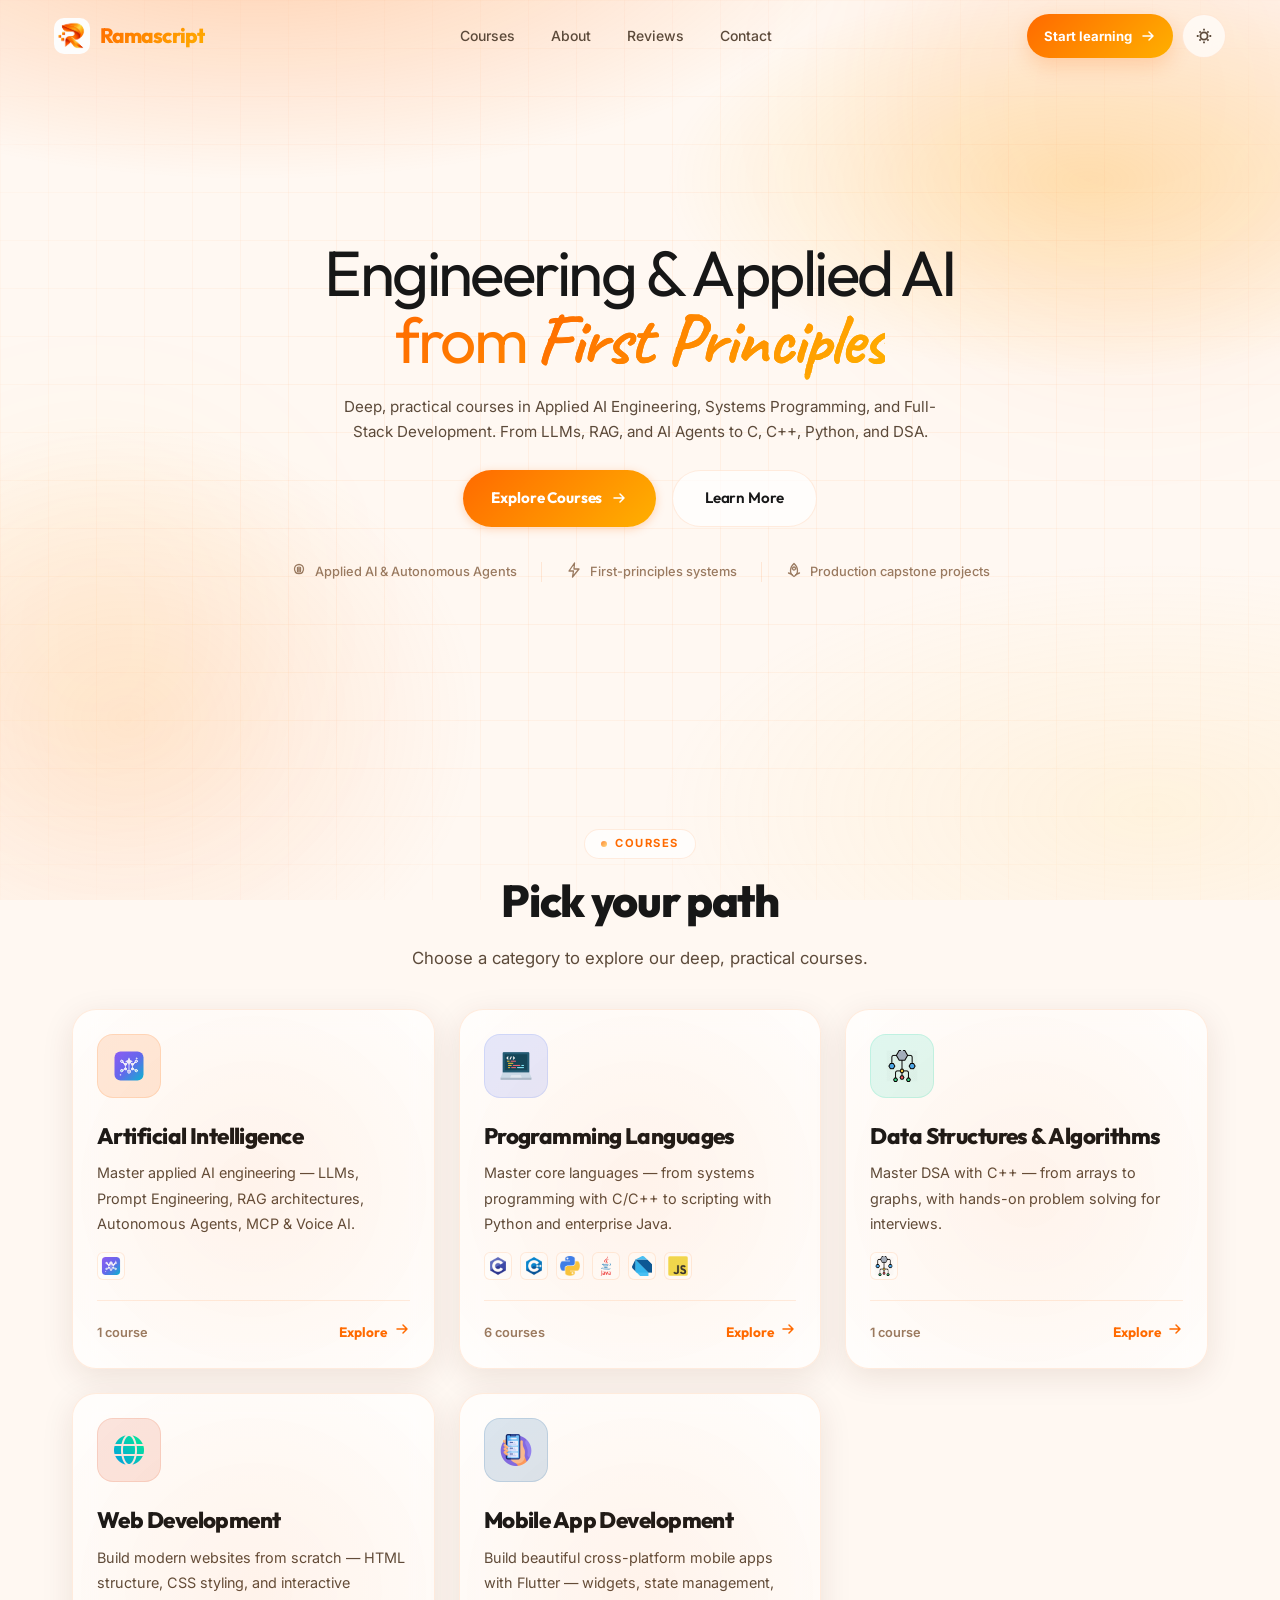
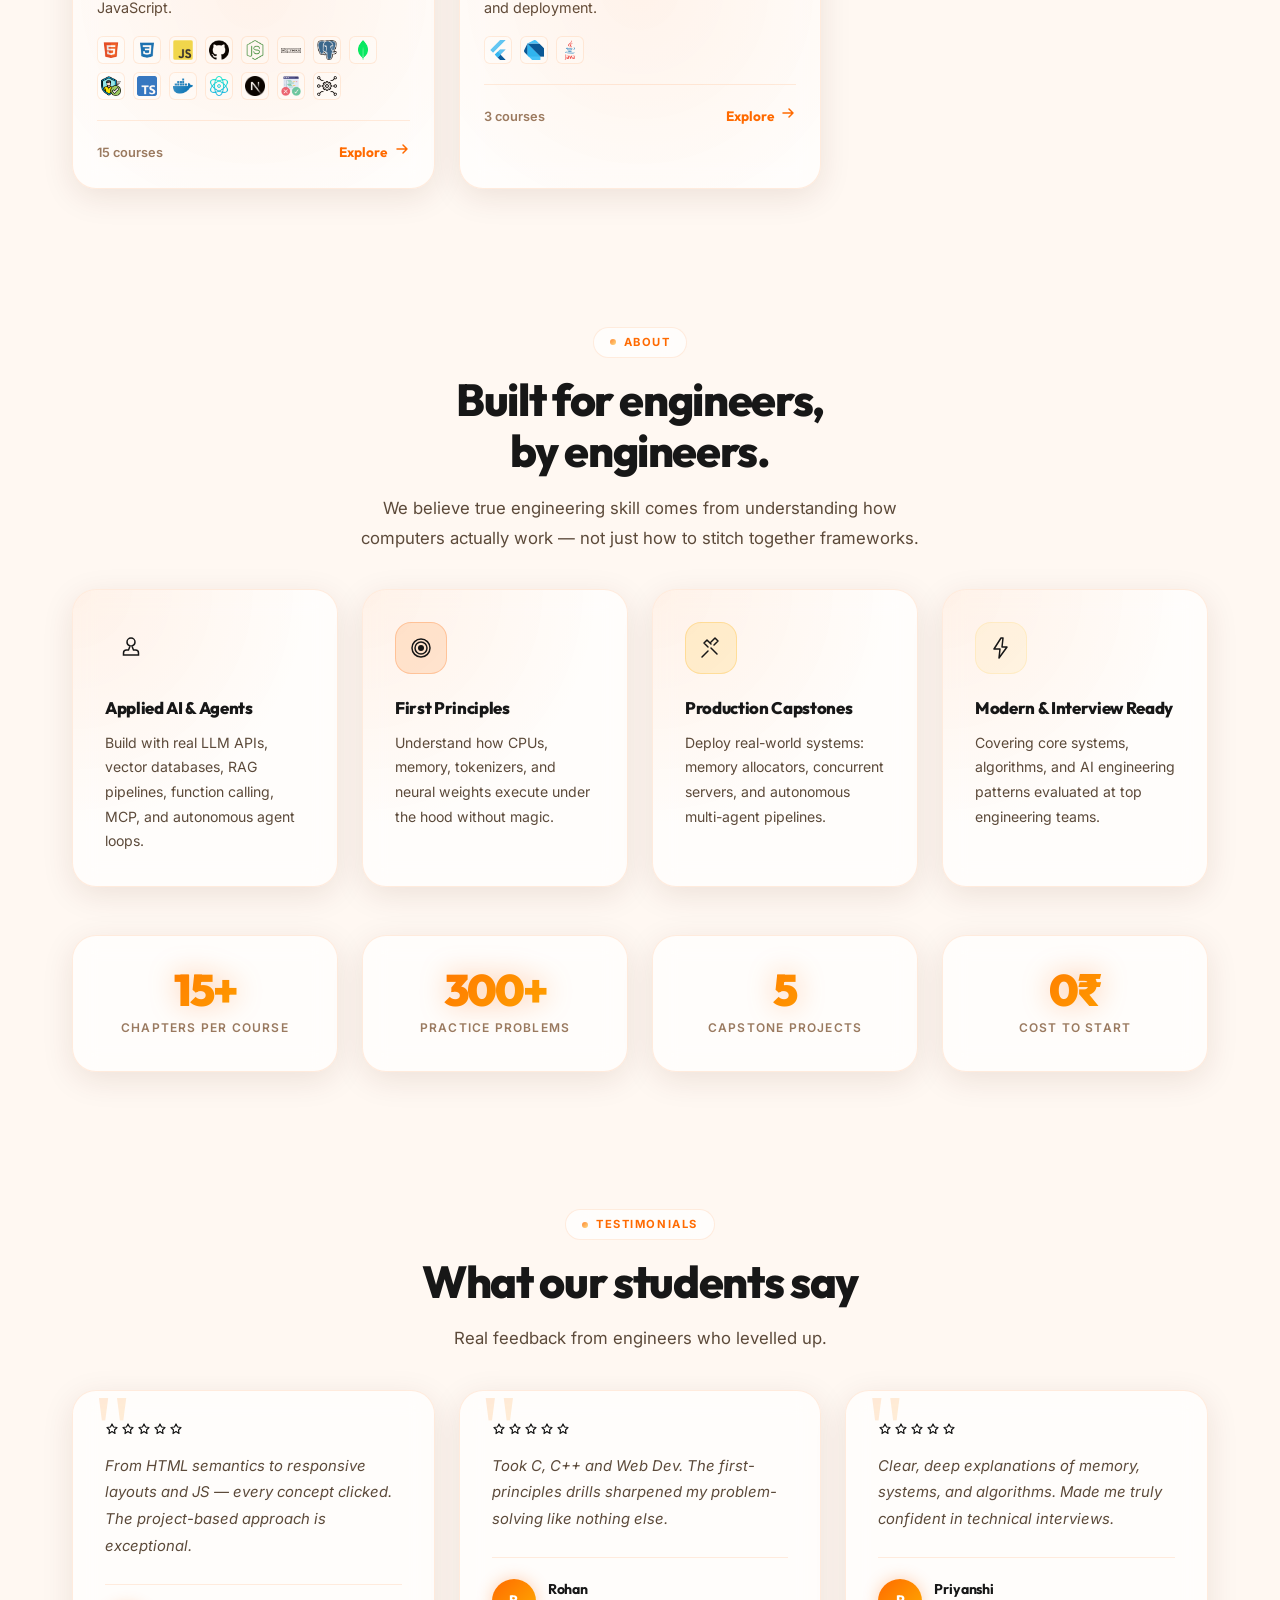
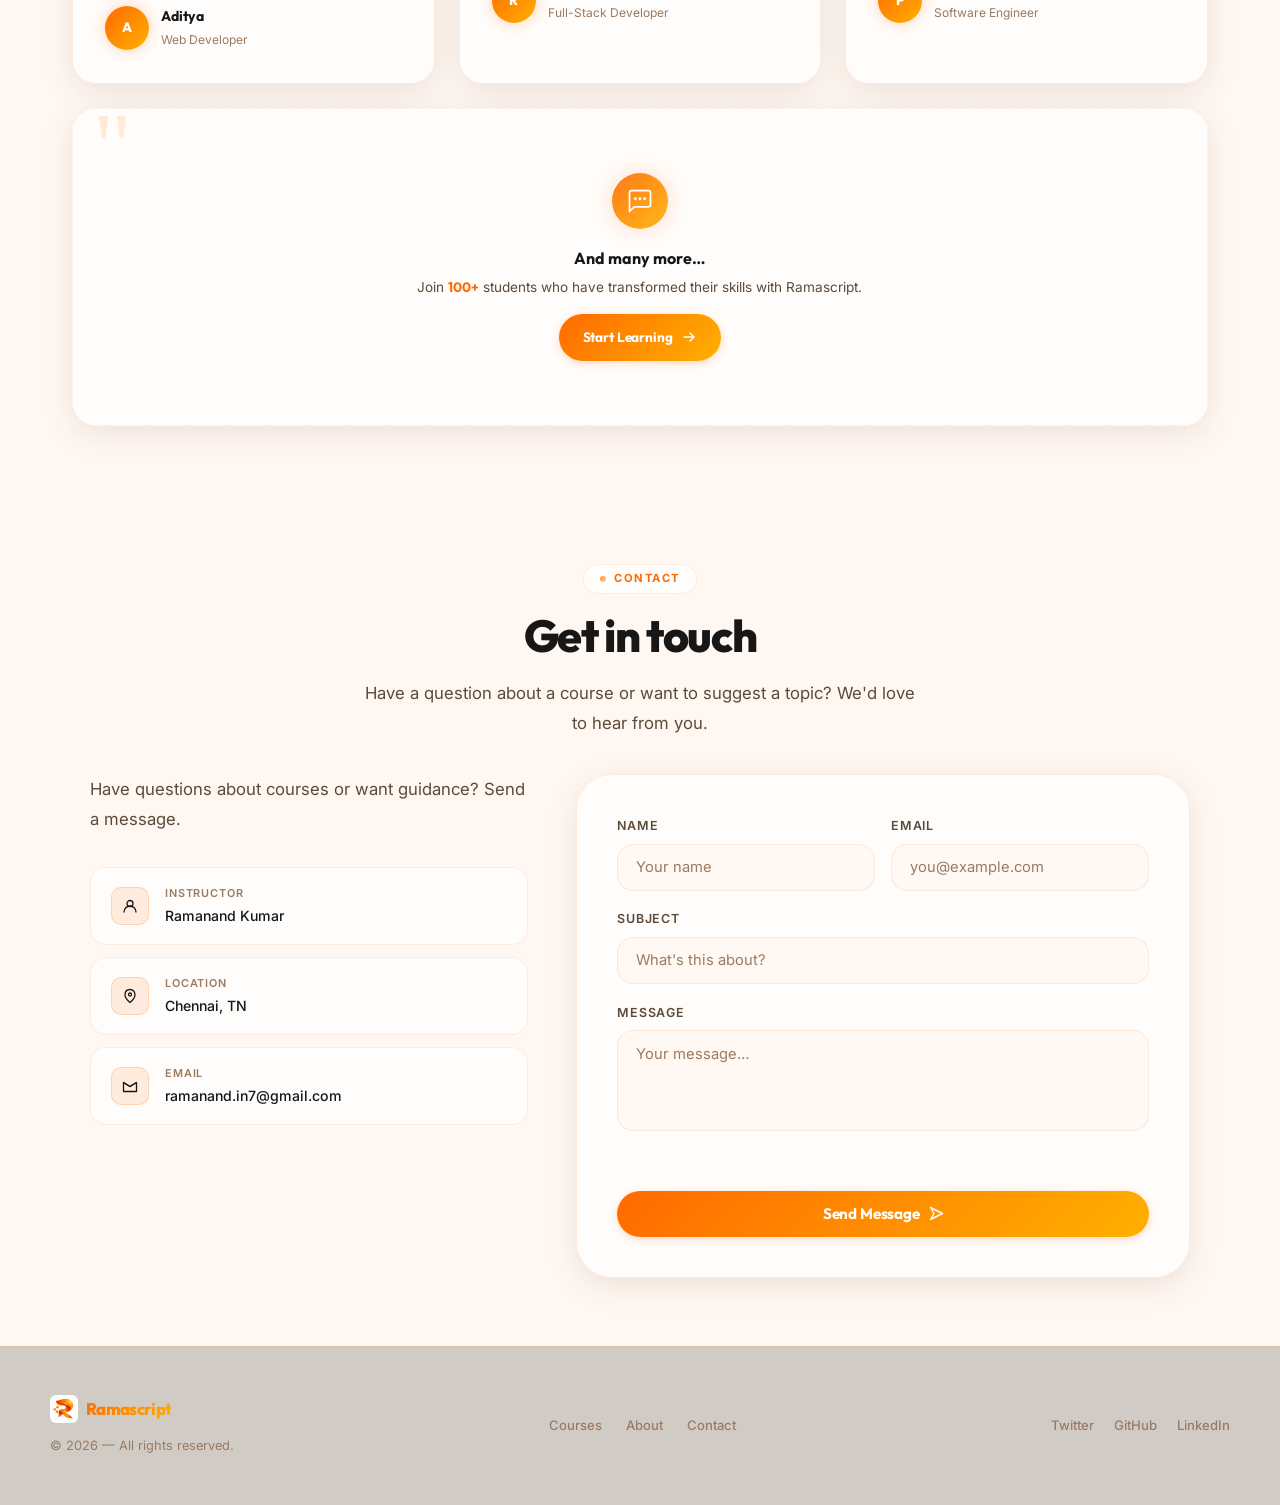
==== commit 4ad4106e: "full stack" ====
--- a/index.html
+++ b/index.html
@@ -413,9 +413,9 @@
       }
     </script>
 
-    <!-- ── Google Fonts: Inter + Outfit ──────────────────── -->
+    <!-- ── Google Fonts: Inter, Outfit + Caveat ──────────── -->
     <link
-      href="https://fonts.googleapis.com/css2?family=Outfit:wght@400;500;600;700;800;900&family=Inter:wght@400;500;600;700&display=swap"
+      href="https://fonts.googleapis.com/css2?family=Caveat:wght@600;700&family=Outfit:wght@400;500;600;700;800;900&family=Inter:wght@400;500;600;700&display=swap"
       rel="stylesheet"
       crossorigin
     />
--- a/src/css/landing.css
+++ b/src/css/landing.css
@@ -2,1656 +2,1960 @@
    LANDING PAGE — PREMIUM GLASSMORPHISM DESIGN SYSTEM
    ============================================================ */
 
-/* ── Google Font: Outfit (heading) + Inter (body) ── */
-@import url('https://fonts.googleapis.com/css2?family=Outfit:wght@400;500;600;700;800;900&family=Inter:wght@400;500;600&display=swap');
+/* ── Google Fonts: Caveat (script), Outfit (heading) + Inter (body) ── */
+@import url("https://fonts.googleapis.com/css2?family=Caveat:wght@600;700&family=Outfit:wght@400;500;600;700;800;900&family=Inter:wght@400;500;600&display=swap");
 
 /* ── CSS Custom Properties ── */
 :root {
-    --glass-bg: rgba(255, 255, 255, 0.05);
-    --glass-bg-hover: rgba(255, 255, 255, 0.09);
-    --glass-border: rgba(255, 255, 255, 0.10);
-    --glass-border-hover: rgba(255, 106, 0, 0.35);
-    --glass-shadow: 0 8px 32px rgba(0, 0, 0, 0.45);
-    --glass-shadow-hover: 0 20px 60px rgba(0, 0, 0, 0.55);
-    --glass-blur: blur(12px);
-
-    /* Brand Palette */
-    --lp-bg: #111111;
-    --lp-surface: #1a1a1a;
-    --lp-accent1: #FF6A00;        /* orange */
-    --lp-accent2: #FFB000;        /* amber */
-    --lp-accent3: #FF8C42;        /* warm orange-mid */
-    --lp-accent4: #FFD166;        /* gold */
-    --lp-gold: #FFB000;
-
-    --lp-grad-primary: linear-gradient(135deg, #FF6A00 0%, #FFB000 100%);
-    --lp-grad-warm: linear-gradient(135deg, #FFB000 0%, #FF6A00 100%);
-    --lp-grad-cool: linear-gradient(135deg, #FF6A00 0%, #FFD166 100%);
-    --lp-grad-glow: linear-gradient(135deg, #FF6A00 0%, #FFB000 50%, #FF8C42 100%);
-
-    --lp-text: #ffffff;
-    --lp-text-muted: rgba(220, 210, 200, 0.80);
-    --lp-text-dim: rgba(180, 165, 150, 0.60);
-
-    --lp-radius-sm: 10px;
-    --lp-radius-md: 16px;
-    --lp-radius-lg: 24px;
-    --lp-radius-xl: 36px;
-    --lp-radius-pill: 100px;
-
-    --lp-font-heading: 'Outfit', 'Inter', system-ui, sans-serif;
-    --lp-font-body: 'Inter', system-ui, sans-serif;
-
-    --lp-transition: all 0.38s cubic-bezier(0.34, 1.56, 0.64, 1);
-    --lp-transition-fast: all 0.22s ease;
-    --lp-transition-slow: all 0.6s cubic-bezier(0.32, 0.94, 0.37, 1);
+  --glass-bg: rgba(255, 255, 255, 0.05);
+  --glass-bg-hover: rgba(255, 255, 255, 0.09);
+  --glass-border: rgba(255, 255, 255, 0.1);
+  --glass-border-hover: rgba(255, 106, 0, 0.35);
+  --glass-shadow: 0 8px 32px rgba(0, 0, 0, 0.45);
+  --glass-shadow-hover: 0 20px 60px rgba(0, 0, 0, 0.55);
+  --glass-blur: blur(12px);
+
+  /* Brand Palette */
+  --lp-bg: #111111;
+  --lp-surface: #1a1a1a;
+  --lp-accent1: #ff6a00; /* orange */
+  --lp-accent2: #ffb000; /* amber */
+  --lp-accent3: #ff8c42; /* warm orange-mid */
+  --lp-accent4: #ffd166; /* gold */
+  --lp-gold: #ffb000;
+
+  --lp-grad-primary: linear-gradient(135deg, #ff6a00 0%, #ffb000 100%);
+  --lp-grad-warm: linear-gradient(135deg, #ffb000 0%, #ff6a00 100%);
+  --lp-grad-cool: linear-gradient(135deg, #ff6a00 0%, #ffd166 100%);
+  --lp-grad-glow: linear-gradient(
+    135deg,
+    #ff6a00 0%,
+    #ffb000 50%,
+    #ff8c42 100%
+  );
+
+  --lp-text: #ffffff;
+  --lp-text-muted: rgba(220, 210, 200, 0.8);
+  --lp-text-dim: rgba(180, 165, 150, 0.6);
+
+  --lp-radius-sm: 10px;
+  --lp-radius-md: 16px;
+  --lp-radius-lg: 24px;
+  --lp-radius-xl: 36px;
+  --lp-radius-pill: 100px;
+
+  --lp-font-heading: "Outfit", "Inter", system-ui, sans-serif;
+  --lp-font-body: "Inter", system-ui, sans-serif;
+
+  --lp-transition: all 0.38s cubic-bezier(0.34, 1.56, 0.64, 1);
+  --lp-transition-fast: all 0.22s ease;
+  --lp-transition-slow: all 0.6s cubic-bezier(0.32, 0.94, 0.37, 1);
 }
 
 /* Light-theme overrides */
 [data-theme="light"] {
-    --glass-bg: rgba(255, 255, 255, 0.70);
-    --glass-bg-hover: rgba(255, 255, 255, 0.85);
-    --glass-border: rgba(255, 106, 0, 0.12);
-    --glass-border-hover: rgba(255, 106, 0, 0.30);
-    --glass-shadow: 0 8px 32px rgba(80, 30, 0, 0.10);
-    --glass-shadow-hover: 0 20px 60px rgba(80, 30, 0, 0.18);
-
-    --lp-bg: #fff8f2;
-    --lp-surface: #fff0e0;
-    --lp-text: #171717;
-    --lp-text-muted: #5c4a3a;
-    --lp-text-dim: #9a7a60;
+  --glass-bg: rgba(255, 255, 255, 0.7);
+  --glass-bg-hover: rgba(255, 255, 255, 0.85);
+  --glass-border: rgba(255, 106, 0, 0.12);
+  --glass-border-hover: rgba(255, 106, 0, 0.3);
+  --glass-shadow: 0 8px 32px rgba(80, 30, 0, 0.1);
+  --glass-shadow-hover: 0 20px 60px rgba(80, 30, 0, 0.18);
+
+  --lp-bg: #fff8f2;
+  --lp-surface: #fff0e0;
+  --lp-text: #171717;
+  --lp-text-muted: #5c4a3a;
+  --lp-text-dim: #9a7a60;
 }
 
 /* ── Base reset for landing ── */
 .landing-view,
 .landing-page-wrapper {
-    font-family: var(--lp-font-body);
-    -webkit-font-smoothing: antialiased;
-    background: var(--lp-bg);
-    color: var(--lp-text);
+  font-family: var(--lp-font-body);
+  -webkit-font-smoothing: antialiased;
+  background: var(--lp-bg);
+  color: var(--lp-text);
 }
 
 /* ============================================================
    ANIMATED BACKGROUND
    ============================================================ */
 .lp-bg-canvas {
-    position: fixed;
-    inset: 0;
-    z-index: 0;
-    pointer-events: none;
-    overflow: hidden;
+  position: fixed;
+  inset: 0;
+  z-index: 0;
+  pointer-events: none;
+  overflow: hidden;
 }
 
 .lp-bg-mesh {
-    position: absolute;
-    inset: 0;
-    background:
-        radial-gradient(ellipse 80% 50% at 20% -10%, rgba(255, 106, 0, 0.30) 0%, transparent 60%),
-        radial-gradient(ellipse 60% 40% at 85% 20%, rgba(255, 176, 0, 0.22) 0%, transparent 55%),
-        radial-gradient(ellipse 50% 60% at 10% 80%, rgba(255, 140, 66, 0.16) 0%, transparent 55%),
-        radial-gradient(ellipse 70% 50% at 90% 90%, rgba(255, 209, 102, 0.14) 0%, transparent 55%);
-    /* subtle static mesh */
+  position: absolute;
+  inset: 0;
+  background:
+    radial-gradient(
+      ellipse 80% 50% at 20% -10%,
+      rgba(255, 106, 0, 0.3) 0%,
+      transparent 60%
+    ),
+    radial-gradient(
+      ellipse 60% 40% at 85% 20%,
+      rgba(255, 176, 0, 0.22) 0%,
+      transparent 55%
+    ),
+    radial-gradient(
+      ellipse 50% 60% at 10% 80%,
+      rgba(255, 140, 66, 0.16) 0%,
+      transparent 55%
+    ),
+    radial-gradient(
+      ellipse 70% 50% at 90% 90%,
+      rgba(255, 209, 102, 0.14) 0%,
+      transparent 55%
+    );
+  /* subtle static mesh */
 }
 
 @keyframes meshShift {
-    0%   { transform: scale(1) rotate(0deg); }
-    100% { transform: scale(1.08) rotate(3deg); }
+  0% {
+    transform: scale(1) rotate(0deg);
+  }
+  100% {
+    transform: scale(1.08) rotate(3deg);
+  }
 }
 
 .lp-bg-grid {
-    position: absolute;
-    inset: 0;
-    background-image:
-        linear-gradient(rgba(255,255,255,0.03) 1px, transparent 1px),
-        linear-gradient(90deg, rgba(255,255,255,0.03) 1px, transparent 1px);
-    background-size: 48px 48px;
-    mask-image: radial-gradient(ellipse 80% 80% at 50% 50%, black 30%, transparent 100%);
-    -webkit-mask-image: radial-gradient(ellipse 80% 80% at 50% 50%, black 30%, transparent 100%);
+  position: absolute;
+  inset: 0;
+  background-image:
+    linear-gradient(rgba(255, 255, 255, 0.03) 1px, transparent 1px),
+    linear-gradient(90deg, rgba(255, 255, 255, 0.03) 1px, transparent 1px);
+  background-size: 48px 48px;
+  mask-image: radial-gradient(
+    ellipse 80% 80% at 50% 50%,
+    black 30%,
+    transparent 100%
+  );
+  -webkit-mask-image: radial-gradient(
+    ellipse 80% 80% at 50% 50%,
+    black 30%,
+    transparent 100%
+  );
 }
 
 [data-theme="light"] .lp-bg-grid {
-    background-image:
-        linear-gradient(rgba(255, 106, 0, 0.06) 1px, transparent 1px),
-        linear-gradient(90deg, rgba(255, 106, 0, 0.06) 1px, transparent 1px);
+  background-image:
+    linear-gradient(rgba(255, 106, 0, 0.06) 1px, transparent 1px),
+    linear-gradient(90deg, rgba(255, 106, 0, 0.06) 1px, transparent 1px);
 }
 
 /* floating orbs */
 .lp-orb {
-    position: absolute;
-    border-radius: 50%;
-    filter: blur(80px);
-    pointer-events: none;
-    will-change: transform;
-    animation: orbFloat 18s ease-in-out infinite;
-}
-.lp-orb-1 { width: 500px; height: 500px; background: rgba(255, 106, 0, 0.08); top: -150px; right: -100px; animation: none; }
-.lp-orb-2 { width: 350px; height: 350px; background: rgba(255, 176, 0, 0.06); bottom: 10%; left: -80px; animation: none; }
-.lp-orb-3 { display: none; }
+  position: absolute;
+  border-radius: 50%;
+  filter: blur(80px);
+  pointer-events: none;
+  will-change: transform;
+  animation: orbFloat 18s ease-in-out infinite;
+}
+.lp-orb-1 {
+  width: 500px;
+  height: 500px;
+  background: rgba(255, 106, 0, 0.08);
+  top: -150px;
+  right: -100px;
+  animation: none;
+}
+.lp-orb-2 {
+  width: 350px;
+  height: 350px;
+  background: rgba(255, 176, 0, 0.06);
+  bottom: 10%;
+  left: -80px;
+  animation: none;
+}
+.lp-orb-3 {
+  display: none;
+}
 
 @keyframes orbFloat {
-    0%, 100% { transform: translate(0, 0) scale(1); }
-    33%       { transform: translate(40px, -40px) scale(1.08); }
-    66%       { transform: translate(-30px, 30px) scale(0.94); }
+  0%,
+  100% {
+    transform: translate(0, 0) scale(1);
+  }
+  33% {
+    transform: translate(40px, -40px) scale(1.08);
+  }
+  66% {
+    transform: translate(-30px, 30px) scale(0.94);
+  }
 }
 
 /* ============================================================
    NAVBAR
    ============================================================ */
 .lp-navbar {
-    position: fixed;
-    top: 0; left: 0; right: 0;
-    z-index: 1000;
-    height: 72px;
-    display: flex;
-    align-items: center;
-    justify-content: center;
-    transition: var(--lp-transition-fast);
+  position: fixed;
+  top: 0;
+  left: 0;
+  right: 0;
+  z-index: 1000;
+  height: 72px;
+  display: flex;
+  align-items: center;
+  padding: 0 1.25rem;
+  transition:
+    background 0.25s ease,
+    box-shadow 0.25s ease;
+}
+
+.lp-nav-inner {
+  max-width: 1180px;
+  width: 100%;
+  margin: 0 auto;
+  padding: 0 0.25rem;
+  display: flex;
+  align-items: center;
+  justify-content: space-between;
+  gap: 1rem;
+  transition: padding 0.25s ease;
 }
 
 .lp-navbar.scrolled {
-    background: rgba(6, 9, 18, 0.70);
-    backdrop-filter: blur(24px) saturate(1.5);
-    -webkit-backdrop-filter: blur(24px) saturate(1.5);
-    border-bottom: 1px solid var(--glass-border);
-    box-shadow: 0 4px 30px rgba(0,0,0,0.4);
+  background: rgba(10, 10, 12, 0.78);
+  backdrop-filter: blur(24px) saturate(1.5);
+  -webkit-backdrop-filter: blur(24px) saturate(1.5);
+  border-bottom: 1px solid var(--glass-border);
+  box-shadow: 0 4px 24px rgba(0, 0, 0, 0.14);
 }
 
 [data-theme="light"] .lp-navbar.scrolled {
-    background: rgba(240, 242, 255, 0.82);
-    box-shadow: 0 4px 30px rgba(80, 30, 0, 0.12);
-}
-
-.lp-nav-inner {
-    max-width: 1180px;
-    width: 100%;
-    margin: 0 auto;
-    padding: 0 2rem;
-    display: flex;
-    align-items: center;
-    justify-content: space-between;
+  background: rgba(255, 248, 242, 0.9);
+  box-shadow: 0 4px 24px rgba(80, 30, 0, 0.1);
 }
 
 /* Logo */
 .lp-logo {
-    display: flex;
-    align-items: center;
-    gap: 0.6rem;
-    text-decoration: none;
+  display: flex;
+  align-items: center;
+  gap: 0.6rem;
+  text-decoration: none;
 }
 
 .lp-logo-mark {
-    width: 36px; height: 36px;
-    border-radius: 10px;
-    flex-shrink: 0;
-    object-fit: contain;
+  width: 36px;
+  height: 36px;
+  border-radius: 10px;
+  flex-shrink: 0;
+  object-fit: contain;
 }
 .lp-logo-mark:not(img) {
-    background: var(--lp-grad-primary);
-    display: flex; align-items: center; justify-content: center;
-    font-weight: 900;
-    font-family: var(--lp-font-heading);
-    font-size: 1rem;
-    color: #fff;
-    letter-spacing: -0.05em;
-    box-shadow: 0 0 20px rgba(255, 106, 0, 0.5);
+  background: var(--lp-grad-primary);
+  display: flex;
+  align-items: center;
+  justify-content: center;
+  font-weight: 900;
+  font-family: var(--lp-font-heading);
+  font-size: 1rem;
+  color: #fff;
+  letter-spacing: -0.05em;
+  box-shadow: 0 0 20px rgba(255, 106, 0, 0.5);
 }
 
 .lp-logo-text {
-    font-family: var(--lp-font-heading);
-    font-size: 1.3rem;
-    font-weight: 800;
-    letter-spacing: -0.04em;
-    background: var(--lp-grad-primary);
-    -webkit-background-clip: text;
-    background-clip: text;
-    -webkit-text-fill-color: transparent;
+  font-family: var(--lp-font-heading);
+  font-size: 1.3rem;
+  font-weight: 800;
+  letter-spacing: -0.04em;
+  background: var(--lp-grad-primary);
+  -webkit-background-clip: text;
+  background-clip: text;
+  -webkit-text-fill-color: transparent;
 }
 
 /* Nav links */
 .lp-nav-links {
-    display: flex;
-    gap: 0.25rem;
+  display: flex;
+  align-items: center;
+  gap: 0.35rem;
 }
 
 .lp-nav-link {
-    color: var(--lp-text-muted);
-    text-decoration: none;
-    font-size: 0.875rem;
-    font-weight: 500;
-    /* Generous vertical padding for a tall, easy-to-click target */
-    padding: 0.65rem 1.1rem;
-    border-radius: var(--lp-radius-pill);
-    transition: var(--lp-transition-fast);
-    position: relative;
-    /* Ensure the element itself is the hit region, not just text */
-    display: inline-flex;
-    align-items: center;
-    min-height: 44px;
-    cursor: pointer;
-    -webkit-tap-highlight-color: transparent;
+  color: var(--lp-text-muted);
+  text-decoration: none;
+  font-size: 0.875rem;
+  font-weight: 500;
+  /* Generous vertical padding for a tall, easy-to-click target */
+  padding: 0.6rem 0.95rem;
+  border-radius: var(--lp-radius-pill);
+  transition: var(--lp-transition-fast);
+  position: relative;
+  /* Ensure the element itself is the hit region, not just text */
+  display: inline-flex;
+  align-items: center;
+  min-height: 44px;
+  cursor: pointer;
+  -webkit-tap-highlight-color: transparent;
 }
 
 .lp-nav-link:hover {
-    color: var(--lp-text);
-    background: var(--glass-bg);
+  color: var(--lp-text);
+  background: rgba(255, 255, 255, 0.06);
+}
+
+.lp-nav-link.active {
+  color: var(--lp-text);
+  background: rgba(255, 106, 0, 0.08);
+}
+
+.lp-nav-link:focus-visible,
+.lp-nav-cta:focus-visible,
+.lp-theme-btn:focus-visible,
+.lp-hamburger:focus-visible {
+  outline: 2px solid var(--lp-accent2);
+  outline-offset: 3px;
 }
 
 /* Nav actions */
 .lp-nav-actions {
-    display: flex;
-    align-items: center;
-    gap: 0.75rem;
+  display: flex;
+  align-items: center;
+  gap: 0.55rem;
+}
+
+.lp-nav-cta {
+  min-height: 42px;
+  display: inline-flex;
+  align-items: center;
+  justify-content: center;
+  gap: 0.45rem;
+  padding: 0.65rem 1.1rem;
+  border-radius: var(--lp-radius-pill);
+  background: var(--lp-grad-primary);
+  color: #fff;
+  font-size: 0.82rem;
+  font-weight: 700;
+  text-decoration: none;
+  box-shadow: 0 8px 20px rgba(255, 106, 0, 0.2);
+  transition:
+    transform 0.2s ease,
+    box-shadow 0.2s ease;
+  white-space: nowrap;
+}
+
+.lp-nav-cta:hover {
+  transform: translateY(-1px);
+  box-shadow: 0 12px 26px rgba(255, 106, 0, 0.3);
 }
 
 /* Theme toggle — 44×44 minimum touch target */
 .lp-theme-btn {
-    width: 44px; height: 44px;
-    border-radius: 50%;
-    background: var(--glass-bg);
-    border: 1px solid var(--glass-border);
-    backdrop-filter: var(--glass-blur);
-    -webkit-backdrop-filter: var(--glass-blur);
-    display: flex; align-items: center; justify-content: center;
-    cursor: pointer;
-    color: var(--lp-text-muted);
-    transition: var(--lp-transition-fast);
-    position: relative;
-    overflow: hidden;
-    flex-shrink: 0;
-    -webkit-tap-highlight-color: transparent;
+  width: 44px;
+  height: 44px;
+  border-radius: 50%;
+  background: var(--glass-bg);
+  border: 1px solid var(--glass-border);
+  backdrop-filter: var(--glass-blur);
+  -webkit-backdrop-filter: var(--glass-blur);
+  display: flex;
+  align-items: center;
+  justify-content: center;
+  cursor: pointer;
+  color: var(--lp-text-muted);
+  transition: var(--lp-transition-fast);
+  position: relative;
+  overflow: hidden;
+  flex-shrink: 0;
+  -webkit-tap-highlight-color: transparent;
 }
 
 .lp-theme-btn:hover {
-    background: var(--glass-bg-hover);
-    border-color: var(--glass-border-hover);
-    color: var(--lp-text);
-    transform: scale(1.08);
-    box-shadow: 0 0 16px rgba(255, 106, 0, 0.3);
+  background: var(--glass-bg-hover);
+  border-color: var(--glass-border-hover);
+  color: var(--lp-text);
+  transform: scale(1.08);
+  box-shadow: 0 0 16px rgba(255, 106, 0, 0.3);
 }
 
 .lp-theme-btn:active {
-    transform: scale(0.95);
-}
-
-.lp-theme-btn .sun-icon { transition: var(--lp-transition-fast); }
+  transform: scale(0.95);
+}
+
+.lp-theme-btn .sun-icon {
+  transition: var(--lp-transition-fast);
+}
 .lp-theme-btn .moon-icon {
-    position: absolute;
-    opacity: 0;
-    transform: rotate(-90deg) scale(0.5);
-    transition: var(--lp-transition-fast);
-}
-
-[data-theme="dark"] .lp-theme-btn .sun-icon  { opacity: 0; transform: rotate(90deg) scale(0.5); }
-[data-theme="dark"] .lp-theme-btn .moon-icon { opacity: 1; transform: rotate(0) scale(1); }
+  position: absolute;
+  opacity: 0;
+  transform: rotate(-90deg) scale(0.5);
+  transition: var(--lp-transition-fast);
+}
+
+[data-theme="dark"] .lp-theme-btn .sun-icon {
+  opacity: 0;
+  transform: rotate(90deg) scale(0.5);
+}
+[data-theme="dark"] .lp-theme-btn .moon-icon {
+  opacity: 1;
+  transform: rotate(0) scale(1);
+}
 
 /* Mobile hamburger — 44×44 minimum touch target */
 .lp-hamburger {
-    display: none;
-    flex-direction: column;
-    gap: 5px;
-    align-items: center;
-    justify-content: center;
-    background: var(--glass-bg);
-    border: 1px solid var(--glass-border);
-    border-radius: var(--lp-radius-sm);
-    cursor: pointer;
-    /* Generous padding so the whole 44×44 area is tappable */
-    width: 44px; height: 44px;
-    padding: 0;
-    flex-shrink: 0;
-    -webkit-tap-highlight-color: transparent;
-    transition: var(--lp-transition-fast);
+  display: none;
+  flex-direction: column;
+  gap: 5px;
+  align-items: center;
+  justify-content: center;
+  background: var(--glass-bg);
+  border: 1px solid var(--glass-border);
+  border-radius: var(--lp-radius-sm);
+  cursor: pointer;
+  /* Generous padding so the whole 44×44 area is tappable */
+  width: 44px;
+  height: 44px;
+  padding: 0;
+  flex-shrink: 0;
+  -webkit-tap-highlight-color: transparent;
+  transition: var(--lp-transition-fast);
 }
 
 .lp-hamburger:hover {
-    background: var(--glass-bg-hover);
-    border-color: var(--glass-border-hover);
+  background: var(--glass-bg-hover);
+  border-color: var(--glass-border-hover);
 }
 
 .lp-hamburger span {
-    display: block;
-    width: 20px; height: 2px;
-    background: var(--lp-text-muted);
-    border-radius: 2px;
-    transition: var(--lp-transition-fast);
-    pointer-events: none;
-}
-
-.lp-hamburger.active span:nth-child(1) { transform: translateY(7px) rotate(45deg); }
-.lp-hamburger.active span:nth-child(2) { opacity: 0; }
-.lp-hamburger.active span:nth-child(3) { transform: translateY(-7px) rotate(-45deg); }
+  display: block;
+  width: 20px;
+  height: 2px;
+  background: var(--lp-text-muted);
+  border-radius: 2px;
+  transition: var(--lp-transition-fast);
+  pointer-events: none;
+}
+
+.lp-hamburger.active span:nth-child(1) {
+  transform: translateY(7px) rotate(45deg);
+}
+.lp-hamburger.active span:nth-child(2) {
+  opacity: 0;
+}
+.lp-hamburger.active span:nth-child(3) {
+  transform: translateY(-7px) rotate(-45deg);
+}
 
 /* Mobile menu — lives outside the nav element in the DOM */
 .lp-mobile-menu {
-    position: fixed;
-    top: 72px; left: 0; right: 0;
-    background: rgba(6, 9, 18, 0.96);
-    backdrop-filter: blur(24px);
-    -webkit-backdrop-filter: blur(24px);
-    border-bottom: 1px solid var(--glass-border);
-    padding: 1.5rem 2rem;
-    display: flex;
-    flex-direction: column;
-    gap: 0.5rem;
-    z-index: 1001;           /* above the navbar (1000) when open */
-    transform: translateY(-110%);
-    opacity: 0;
-    /* CRITICAL: invisible but rendered elements still capture pointer
+  position: fixed;
+  top: 88px;
+  left: 1rem;
+  right: 1rem;
+  max-width: 1180px;
+  margin: 0 auto;
+  background: rgba(10, 10, 12, 0.94);
+  backdrop-filter: blur(24px);
+  -webkit-backdrop-filter: blur(24px);
+  border: 1px solid var(--glass-border);
+  border-radius: var(--lp-radius-lg);
+  padding: 1rem;
+  display: flex;
+  flex-direction: column;
+  gap: 0.5rem;
+  z-index: 1001; /* above the navbar (1000) when open */
+  transform: translateY(-110%);
+  opacity: 0;
+  /* CRITICAL: invisible but rendered elements still capture pointer
        events by default — explicitly disable them when not active */
-    pointer-events: none;
-    visibility: hidden;
-    transition:
-        transform 0.4s cubic-bezier(0.32, 0.94, 0.37, 1),
-        opacity   0.3s ease,
-        visibility 0s linear 0.4s; /* delay hide until after transition */
+  pointer-events: none;
+  visibility: hidden;
+  transition:
+    transform 0.4s cubic-bezier(0.32, 0.94, 0.37, 1),
+    opacity 0.3s ease,
+    visibility 0s linear 0.4s; /* delay hide until after transition */
 }
 
 .lp-mobile-menu.active {
-    transform: translateY(0);
-    opacity: 1;
-    pointer-events: auto;
-    visibility: visible;
-    transition:
-        transform 0.4s cubic-bezier(0.32, 0.94, 0.37, 1),
-        opacity   0.3s ease,
-        visibility 0s linear 0s; /* show immediately when opening */
+  transform: translateY(0);
+  opacity: 1;
+  pointer-events: auto;
+  visibility: visible;
+  transition:
+    transform 0.4s cubic-bezier(0.32, 0.94, 0.37, 1),
+    opacity 0.3s ease,
+    visibility 0s linear 0s; /* show immediately when opening */
 }
 
 .lp-mobile-menu a {
-    color: var(--lp-text);
-    text-decoration: none;
-    font-size: 1.05rem;
-    font-weight: 600;
-    padding: 0.75rem 1rem;
-    border-radius: var(--lp-radius-sm);
-    transition: var(--lp-transition-fast);
-    text-align: center;
-    font-family: var(--lp-font-heading);
+  color: var(--lp-text);
+  text-decoration: none;
+  font-size: 1.05rem;
+  font-weight: 600;
+  padding: 0.75rem 1rem;
+  border-radius: var(--lp-radius-sm);
+  transition: var(--lp-transition-fast);
+  text-align: center;
+  font-family: var(--lp-font-heading);
 }
 
 .lp-mobile-menu a:hover {
-    background: var(--glass-bg);
-    color: #fff;
+  background: var(--glass-bg);
+  color: #fff;
 }
 
 [data-theme="light"] .lp-mobile-menu {
-    background: rgba(240, 242, 255, 0.97);
+  background: rgba(240, 242, 255, 0.97);
 }
 
 /* ============================================================
    HERO SECTION
    ============================================================ */
 .lp-hero {
-    position: relative;
-    min-height: 100vh;
-    display: flex;
-    align-items: center;
-    justify-content: center;
-    text-align: center;
-    padding: 9rem 2rem 5rem;
-    overflow: hidden;
-    z-index: 1;
+  position: relative;
+  min-height: clamp(560px, 86svh, 760px);
+  display: flex;
+  align-items: center;
+  justify-content: center;
+  text-align: center;
+  padding: 7.5rem 2rem 3.25rem;
+  overflow: hidden;
+  z-index: 1;
 }
 
 .lp-hero-content {
-    position: relative;
-    z-index: 2;
-    max-width: 860px;
-    margin: 0 auto;
+  position: relative;
+  z-index: 2;
+  max-width: 1180px;
+  margin: 0 auto;
 }
 
 /* Badge */
 .lp-hero-badge {
-    display: inline-flex;
-    align-items: center;
-    gap: 0.5rem;
-    background: var(--glass-bg);
-    border: 1px solid var(--glass-border);
-    backdrop-filter: var(--glass-blur);
-    -webkit-backdrop-filter: var(--glass-blur);
-    color: var(--lp-text-muted);
-    padding: 0.45rem 1.2rem 0.45rem 0.65rem;
-    border-radius: var(--lp-radius-pill);
-    font-size: 0.8rem;
-    font-weight: 600;
-    margin-bottom: 2rem;
-    animation: fadeSlideUp 0.7s 0.1s both;
-    letter-spacing: 0.01em;
+  display: inline-flex;
+  align-items: center;
+  gap: 0.5rem;
+  background: var(--glass-bg);
+  border: 1px solid var(--glass-border);
+  backdrop-filter: var(--glass-blur);
+  -webkit-backdrop-filter: var(--glass-blur);
+  color: var(--lp-text-muted);
+  padding: 0.45rem 1.2rem 0.45rem 0.65rem;
+  border-radius: var(--lp-radius-pill);
+  font-size: 0.8rem;
+  font-weight: 600;
+  margin-bottom: 2rem;
+  animation: fadeSlideUp 0.7s 0.1s both;
+  letter-spacing: 0.01em;
 }
 
 .lp-badge-dot {
-    width: 20px; height: 20px;
-    border-radius: 50%;
-    background: var(--lp-grad-cool);
-    display: flex; align-items: center; justify-content: center;
-    font-size: 0.65rem;
-    flex-shrink: 0;
+  width: 20px;
+  height: 20px;
+  border-radius: 50%;
+  background: var(--lp-grad-cool);
+  display: flex;
+  align-items: center;
+  justify-content: center;
+  font-size: 0.65rem;
+  flex-shrink: 0;
+  box-shadow: 0 0 10px rgba(255, 140, 66, 0.5);
+  opacity: 0.8;
+}
+
+@keyframes dotPulse {
+  0%,
+  100% {
     box-shadow: 0 0 10px rgba(255, 140, 66, 0.5);
-    opacity: 0.8;
-}
-
-@keyframes dotPulse {
-    0%, 100% { box-shadow: 0 0 10px rgba(255, 140, 66, 0.5); }
-    50%       { box-shadow: 0 0 20px rgba(255, 140, 66, 0.8); }
+  }
+  50% {
+    box-shadow: 0 0 20px rgba(255, 140, 66, 0.8);
+  }
 }
 
 /* Headline */
 .lp-hero-title {
-    font-family: var(--lp-font-heading);
-    font-size: clamp(3rem, 7.5vw, 6rem);
-    font-weight: 900;
-    line-height: 1.0;
-    letter-spacing: -0.04em;
-    color: var(--lp-text);
-    margin-bottom: 1.75rem;
-    animation: fadeSlideUp 0.7s 0.2s both;
+  font-family: var(--lp-font-heading);
+  font-size: clamp(2.8rem, 5.8vw, 4rem);
+  font-weight: 400;
+  line-height: 0.98;
+  letter-spacing: -0.04em;
+  color: var(--lp-text);
+  margin-bottom: 1.2rem;
+  animation: fadeSlideUp 0.7s 0.2s both;
 }
 
 .lp-hero-title .grad-text {
-    background: var(--lp-grad-primary);
-    -webkit-background-clip: text;
-    background-clip: text;
-    -webkit-text-fill-color: transparent;
-    
+  background: var(--lp-grad-primary);
+  -webkit-background-clip: text;
+  background-clip: text;
+  -webkit-text-fill-color: transparent;
 }
 
 .lp-hero-title .grad-text-2 {
-    background: var(--lp-grad-cool);
-    -webkit-background-clip: text;
-    background-clip: text;
-    -webkit-text-fill-color: transparent;
-    
+  background: var(--lp-grad-cool);
+  -webkit-background-clip: text;
+  background-clip: text;
+  -webkit-text-fill-color: transparent;
+}
+
+.lp-hero-title .lp-script-text {
+  display: inline-block;
+  font-family: "Caveat", cursive;
+  font-size: 1.12em;
+  font-weight: 700;
+  letter-spacing: -0.025em;
+  white-space: nowrap;
+  background: var(--lp-grad-primary);
+  -webkit-background-clip: text;
+  background-clip: text;
+  -webkit-text-fill-color: transparent;
 }
 
 /* Subtitle */
 .lp-hero-sub {
-    font-size: clamp(1rem, 1.5vw, 1.2rem);
-    color: var(--lp-text-muted);
-    max-width: 600px;
-    margin: 0 auto 2.5rem;
-    line-height: 1.8;
-    animation: fadeSlideUp 0.7s 0.32s both;
+  font-size: clamp(0.95rem, 1.3vw, 0.6rem);
+  color: var(--lp-text-muted);
+  max-width: 600px;
+  margin: 0 auto 1.6rem;
+  line-height: 1.65;
+  animation: fadeSlideUp 0.7s 0.32s both;
 }
 
 /* CTA buttons */
 .lp-hero-cta {
-    display: flex;
-    gap: 1rem;
-    justify-content: center;
-    flex-wrap: wrap;
-    animation: fadeSlideUp 0.7s 0.44s both;
+  display: flex;
+  gap: 1rem;
+  justify-content: center;
+  flex-wrap: wrap;
+  animation: fadeSlideUp 0.7s 0.44s both;
 }
 
 .lp-btn-primary {
-    display: inline-flex;
-    align-items: center;
-    gap: 0.55rem;
-    padding: 0.95rem 2.25rem;
-    border-radius: var(--lp-radius-pill);
-    background: var(--lp-grad-primary);
-    color: #fff;
-    font-weight: 700;
-    font-size: 0.95rem;
-    text-decoration: none;
-    font-family: var(--lp-font-heading);
-    letter-spacing: -0.01em;
-    box-shadow: 0 2px 10px rgba(255, 106, 0, 0.25);
-    transition: var(--lp-transition);
-    position: relative;
-    overflow: hidden;
-    cursor: pointer;
-    border: none;
+  display: inline-flex;
+  align-items: center;
+  gap: 0.55rem;
+  padding: 0.82rem 1.8rem;
+  border-radius: var(--lp-radius-pill);
+  background: var(--lp-grad-primary);
+  color: #fff;
+  font-weight: 700;
+  font-size: 0.95rem;
+  text-decoration: none;
+  font-family: var(--lp-font-heading);
+  letter-spacing: -0.01em;
+  box-shadow: 0 2px 10px rgba(255, 106, 0, 0.25);
+  transition: var(--lp-transition);
+  position: relative;
+  overflow: hidden;
+  cursor: pointer;
+  border: none;
 }
 
 .lp-btn-primary::before {
-    content: '';
-    position: absolute;
-    inset: 0;
-    background: linear-gradient(135deg, rgba(255,255,255,0.15), transparent);
-    opacity: 0;
-    transition: opacity 0.3s ease;
-}
-
-.lp-btn-primary:hover::before { opacity: 1; }
+  content: "";
+  position: absolute;
+  inset: 0;
+  background: linear-gradient(135deg, rgba(255, 255, 255, 0.15), transparent);
+  opacity: 0;
+  transition: opacity 0.3s ease;
+}
+
+.lp-btn-primary:hover::before {
+  opacity: 1;
+}
 
 .lp-btn-primary:hover {
-    transform: translateY(-2px);
-    box-shadow: 0 4px 16px rgba(255, 106, 0, 0.35);
+  transform: translateY(-2px);
+  box-shadow: 0 4px 16px rgba(255, 106, 0, 0.35);
 }
 
 .lp-btn-ghost {
-    display: inline-flex;
-    align-items: center;
-    gap: 0.55rem;
-    padding: 0.9rem 2rem;
-    border-radius: var(--lp-radius-pill);
-    background: var(--glass-bg);
-    border: 1px solid var(--glass-border);
-    backdrop-filter: var(--glass-blur);
-    -webkit-backdrop-filter: var(--glass-blur);
-    color: var(--lp-text);
-    font-weight: 600;
-    font-size: 0.95rem;
-    text-decoration: none;
-    font-family: var(--lp-font-heading);
-    letter-spacing: -0.01em;
-    transition: var(--lp-transition);
-    cursor: pointer;
+  display: inline-flex;
+  align-items: center;
+  gap: 0.55rem;
+  padding: 0.9rem 2rem;
+  border-radius: var(--lp-radius-pill);
+  background: var(--glass-bg);
+  border: 1px solid var(--glass-border);
+  backdrop-filter: var(--glass-blur);
+  -webkit-backdrop-filter: var(--glass-blur);
+  color: var(--lp-text);
+  font-weight: 600;
+  font-size: 0.95rem;
+  text-decoration: none;
+  font-family: var(--lp-font-heading);
+  letter-spacing: -0.01em;
+  transition: var(--lp-transition);
+  cursor: pointer;
 }
 
 .lp-btn-ghost:hover {
-    background: var(--glass-bg-hover);
-    border-color: var(--glass-border-hover);
-    transform: translateY(-2px);
-    box-shadow: var(--glass-shadow-hover);
+  background: var(--glass-bg-hover);
+  border-color: var(--glass-border-hover);
+  transform: translateY(-2px);
+  box-shadow: var(--glass-shadow-hover);
 }
 
 /* Scroll indicator */
 .lp-scroll-hint {
-    position: absolute;
-    bottom: 2.5rem;
-    left: 50%;
-    transform: translateX(-50%);
-    display: flex;
-    flex-direction: column;
-    align-items: center;
-    gap: 0.4rem;
-    color: var(--lp-text-dim);
-    font-size: 0.7rem;
-    letter-spacing: 0.12em;
-    text-transform: uppercase;
-    animation: fadeSlideUp 0.7s 0.8s both;
-    font-weight: 600;
+  position: absolute;
+  bottom: 2.5rem;
+  left: 50%;
+  transform: translateX(-50%);
+  display: flex;
+  flex-direction: column;
+  align-items: center;
+  gap: 0.4rem;
+  color: var(--lp-text-dim);
+  font-size: 0.7rem;
+  letter-spacing: 0.12em;
+  text-transform: uppercase;
+  animation: fadeSlideUp 0.7s 0.8s both;
+  font-weight: 600;
 }
 
 .lp-scroll-mouse {
-    width: 24px; height: 36px;
-    border: 2px solid var(--glass-border-hover);
-    border-radius: 12px;
-    display: flex;
-    justify-content: center;
-    padding-top: 6px;
+  width: 24px;
+  height: 36px;
+  border: 2px solid var(--glass-border-hover);
+  border-radius: 12px;
+  display: flex;
+  justify-content: center;
+  padding-top: 6px;
 }
 
 .lp-scroll-wheel {
-    width: 3px; height: 7px;
-    background: var(--lp-accent1);
-    border-radius: 3px;
-    animation: scrollWheel 2s ease-in-out infinite;
+  width: 3px;
+  height: 7px;
+  background: var(--lp-accent1);
+  border-radius: 3px;
+  animation: scrollWheel 2s ease-in-out infinite;
 }
 
 @keyframes scrollWheel {
-    0%  { transform: translateY(0); opacity: 1; }
-    100%{ transform: translateY(10px); opacity: 0; }
+  0% {
+    transform: translateY(0);
+    opacity: 1;
+  }
+  100% {
+    transform: translateY(10px);
+    opacity: 0;
+  }
 }
 
 /* Hero social proof strip */
 .lp-hero-strip {
-    display: flex;
-    align-items: center;
-    justify-content: center;
-    gap: 2rem;
-    margin-top: 3.5rem;
-    animation: fadeSlideUp 0.7s 0.56s both;
-    flex-wrap: wrap;
+  display: flex;
+  align-items: center;
+  justify-content: center;
+  gap: 1.5rem;
+  margin-top: 2rem;
+  animation: fadeSlideUp 0.7s 0.56s both;
+  flex-wrap: wrap;
 }
 
 .lp-strip-item {
-    display: flex;
-    align-items: center;
-    gap: 0.5rem;
-    color: var(--lp-text-dim);
-    font-size: 0.8rem;
-    font-weight: 500;
+  display: flex;
+  align-items: center;
+  gap: 0.5rem;
+  color: var(--lp-text-dim);
+  font-size: 0.8rem;
+  font-weight: 500;
 }
 
 .lp-strip-icon {
-    font-size: 1rem;
+  font-size: 1rem;
 }
 
 .lp-strip-divider {
-    width: 1px;
-    height: 20px;
-    background: var(--glass-border);
+  width: 1px;
+  height: 20px;
+  background: var(--glass-border);
 }
 
 /* ============================================================
    SECTION WRAPPER
    ============================================================ */
 .lp-section {
-    position: relative;
-    z-index: 1;
-    padding: 6rem 2rem;
-    max-width: 1200px;
-    margin: 0 auto;
+  position: relative;
+  z-index: 1;
+  padding: 4.25rem 2rem;
+  max-width: 1200px;
+  margin: 0 auto;
 }
 
 .lp-section.full-bleed {
-    max-width: none;
-    padding: 6rem 0;
+  max-width: none;
+  padding: 4.25rem 0;
 }
 
 .lp-section.alt {
-    background: rgba(255, 255, 255, 0.018);
-    border-top: 1px solid rgba(255,255,255,0.04);
-    border-bottom: 1px solid rgba(255,255,255,0.04);
+  background: rgba(255, 255, 255, 0.018);
+  border-top: 1px solid rgba(255, 255, 255, 0.04);
+  border-bottom: 1px solid rgba(255, 255, 255, 0.04);
 }
 
 /* Section header */
 .lp-section-eyebrow {
-    display: inline-flex;
-    align-items: center;
-    gap: 0.5rem;
-    background: var(--glass-bg);
-    border: 1px solid var(--glass-border);
-    backdrop-filter: var(--glass-blur);
-    -webkit-backdrop-filter: var(--glass-blur);
-    color: var(--lp-accent1);
-    padding: 0.3rem 1rem;
-    border-radius: var(--lp-radius-pill);
-    font-size: 0.7rem;
-    font-weight: 700;
-    text-transform: uppercase;
-    letter-spacing: 0.14em;
-    margin-bottom: 1rem;
+  display: inline-flex;
+  align-items: center;
+  gap: 0.5rem;
+  background: var(--glass-bg);
+  border: 1px solid var(--glass-border);
+  backdrop-filter: var(--glass-blur);
+  -webkit-backdrop-filter: var(--glass-blur);
+  color: var(--lp-accent1);
+  padding: 0.3rem 1rem;
+  border-radius: var(--lp-radius-pill);
+  font-size: 0.7rem;
+  font-weight: 700;
+  text-transform: uppercase;
+  letter-spacing: 0.14em;
+  margin-bottom: 1rem;
 }
 
 .lp-section-eyebrow::before {
-    content: '';
-    width: 6px; height: 6px;
-    border-radius: 50%;
-    background: var(--lp-grad-cool);
-    opacity: 0.8;
+  content: "";
+  width: 6px;
+  height: 6px;
+  border-radius: 50%;
+  background: var(--lp-grad-cool);
+  opacity: 0.8;
 }
 
 .lp-section-header {
-    text-align: center;
-    margin-bottom: 3.5rem;
+  text-align: center;
+  margin-bottom: 2.25rem;
 }
 
 .lp-section-title {
-    font-family: var(--lp-font-heading);
-    font-size: clamp(1.75rem, 3.5vw, 2.8rem);
-    font-weight: 800;
-    letter-spacing: -0.03em;
-    line-height: 1.15;
-    color: var(--lp-text);
-    margin-bottom: 1rem;
+  font-family: var(--lp-font-heading);
+  font-size: clamp(1.75rem, 3.5vw, 2.8rem);
+  font-weight: 800;
+  letter-spacing: -0.03em;
+  line-height: 1.15;
+  color: var(--lp-text);
+  margin-bottom: 1rem;
 }
 
 .lp-section-desc {
-    font-size: 1.05rem;
-    color: var(--lp-text-muted);
-    max-width: 560px;
-    margin: 0 auto;
-    line-height: 1.8;
+  font-size: 1.05rem;
+  color: var(--lp-text-muted);
+  max-width: 560px;
+  margin: 0 auto;
+  line-height: 1.8;
 }
 
 /* ============================================================
    CATEGORY CARDS
    ============================================================ */
 .lp-categories-grid {
-    display: grid;
-    grid-template-columns: repeat(auto-fit, minmax(280px, 1fr));
-    gap: 1.5rem;
+  display: grid;
+  grid-template-columns: repeat(auto-fit, minmax(280px, 1fr));
+  gap: 1.5rem;
 }
 
 .lp-category-card {
-    position: relative;
-    background: var(--glass-bg);
-    border: 1px solid var(--glass-border);
-    border-radius: var(--lp-radius-lg);
-    padding: 2rem;
-    backdrop-filter: var(--glass-blur);
-    -webkit-backdrop-filter: var(--glass-blur);
-    box-shadow: var(--glass-shadow);
-    transition: var(--lp-transition);
-    overflow: hidden;
-    display: flex;
-    flex-direction: column;
-    cursor: pointer;
+  position: relative;
+  background: var(--glass-bg);
+  border: 1px solid var(--glass-border);
+  border-radius: var(--lp-radius-lg);
+  padding: 1.5rem;
+  backdrop-filter: var(--glass-blur);
+  -webkit-backdrop-filter: var(--glass-blur);
+  box-shadow: var(--glass-shadow);
+  transition: var(--lp-transition);
+  overflow: hidden;
+  display: flex;
+  flex-direction: column;
+  cursor: pointer;
 }
 
 .lp-category-card::before {
-    content: '';
-    position: absolute;
-    top: 0; left: 0; right: 0;
-    height: 3px;
-    background: var(--card-gradient, var(--lp-grad-primary));
-    opacity: 0;
-    transition: opacity 0.3s ease;
+  content: "";
+  position: absolute;
+  top: 0;
+  left: 0;
+  right: 0;
+  height: 3px;
+  background: var(--card-gradient, var(--lp-grad-primary));
+  opacity: 0;
+  transition: opacity 0.3s ease;
 }
 
 .lp-category-card::after {
-    content: '';
-    position: absolute;
-    inset: 0;
-    background: radial-gradient(600px circle at var(--mx, 50%) var(--my, 50%), rgba(255, 106, 0, 0.07), transparent 40%);
-    pointer-events: none;
+  content: "";
+  position: absolute;
+  inset: 0;
+  background: radial-gradient(
+    600px circle at var(--mx, 50%) var(--my, 50%),
+    rgba(255, 106, 0, 0.07),
+    transparent 40%
+  );
+  pointer-events: none;
 }
 
 .lp-category-card:hover {
-    background: var(--glass-bg-hover);
-    border-color: var(--glass-border-hover);
-    transform: translateY(-3px);
-    box-shadow: var(--glass-shadow-hover);
+  background: var(--glass-bg-hover);
+  border-color: var(--glass-border-hover);
+  transform: translateY(-3px);
+  box-shadow: var(--glass-shadow-hover);
 }
 
 .lp-category-card:hover::before {
-    opacity: 1;
+  opacity: 1;
 }
 
 .lp-category-icon {
-    width: 64px; height: 64px;
-    border-radius: var(--lp-radius-md);
-    border: 1px solid var(--glass-border);
-    display: flex; align-items: center; justify-content: center;
-    font-size: 1.8rem;
-    margin-bottom: 1.5rem;
-    transition: var(--lp-transition);
-    flex-shrink: 0;
+  width: 64px;
+  height: 64px;
+  border-radius: var(--lp-radius-md);
+  border: 1px solid var(--glass-border);
+  display: flex;
+  align-items: center;
+  justify-content: center;
+  font-size: 1.8rem;
+  margin-bottom: 1.5rem;
+  transition: var(--lp-transition);
+  flex-shrink: 0;
 }
 
 .lp-category-card:hover .lp-category-icon {
-    transform: scale(1.05);
-    
-}
-
-.lp-category-body { flex: 1; }
+  transform: scale(1.05);
+}
+
+.lp-category-body {
+  flex: 1;
+}
 
 .lp-category-name {
-    font-family: var(--lp-font-heading);
-    font-size: 1.4rem;
-    font-weight: 800;
-    letter-spacing: -0.025em;
-    color: var(--lp-text);
-    margin-bottom: 0.65rem;
-    line-height: 1.25;
+  font-family: var(--lp-font-heading);
+  font-size: 1.4rem;
+  font-weight: 800;
+  letter-spacing: -0.025em;
+  color: var(--lp-text);
+  margin-bottom: 0.65rem;
+  line-height: 1.25;
 }
 
 .lp-category-desc {
-    font-size: 0.9rem;
-    color: var(--lp-text-muted);
-    line-height: 1.75;
-    margin-bottom: 1rem;
+  font-size: 0.9rem;
+  color: var(--lp-text-muted);
+  line-height: 1.75;
+  margin-bottom: 1rem;
 }
 
 .lp-category-logos {
-    display: flex;
-    flex-wrap: wrap;
-    gap: 0.5rem;
-    margin-bottom: 1.25rem;
+  display: flex;
+  flex-wrap: wrap;
+  gap: 0.5rem;
+  margin-bottom: 1.25rem;
 }
 
 .lp-category-course-logo {
-    width: 28px;
-    height: 28px;
-    object-fit: contain;
-    border-radius: 6px;
-    background: var(--glass-bg);
-    border: 1px solid var(--glass-border);
-    padding: 3px;
+  width: 28px;
+  height: 28px;
+  object-fit: contain;
+  border-radius: 6px;
+  background: var(--glass-bg);
+  border: 1px solid var(--glass-border);
+  padding: 3px;
 }
 
 .lp-category-logo {
-    width: 32px;
-    height: 32px;
-    object-fit: contain;
+  width: 32px;
+  height: 32px;
+  object-fit: contain;
 }
 
 .lp-category-meta {
-    display: flex;
-    justify-content: space-between;
-    align-items: center;
-    border-top: 1px solid var(--glass-border);
-    padding-top: 1.25rem;
-    margin-top: auto;
+  display: flex;
+  justify-content: space-between;
+  align-items: center;
+  border-top: 1px solid var(--glass-border);
+  padding-top: 1.25rem;
+  margin-top: auto;
 }
 
 .lp-category-count {
-    font-size: 0.8rem;
-    font-weight: 600;
-    color: var(--lp-text-dim);
+  font-size: 0.8rem;
+  font-weight: 600;
+  color: var(--lp-text-dim);
 }
 
 .lp-category-explore {
-    display: inline-flex;
-    align-items: center;
-    gap: 0.4rem;
-    font-size: 0.85rem;
-    font-weight: 700;
-    color: var(--lp-accent1);
-    font-family: var(--lp-font-heading);
+  display: inline-flex;
+  align-items: center;
+  gap: 0.4rem;
+  font-size: 0.85rem;
+  font-weight: 700;
+  color: var(--lp-accent1);
+  font-family: var(--lp-font-heading);
 }
 
 .lp-category-explore .arrow {
-    transition: transform 0.3s ease;
+  transition: transform 0.3s ease;
 }
 
 .lp-category-card:hover .lp-category-explore .arrow {
-    transform: translateX(5px);
+  transform: translateX(5px);
 }
 
 @media (max-width: 768px) {
-    .lp-categories-grid {
-        grid-template-columns: 1fr;
-    }
+  .lp-categories-grid {
+    grid-template-columns: 1fr;
+  }
 }
 
 /* ============================================================
    COURSE CARDS (glassmorphism)
    ============================================================ */
 .lp-courses-grid {
-    display: grid;
-    grid-template-columns: repeat(auto-fit, minmax(320px, 1fr));
-    gap: 1.5rem;
+  display: grid;
+  grid-template-columns: repeat(auto-fit, minmax(320px, 1fr));
+  gap: 1.5rem;
 }
 
 .lp-course-card {
-    position: relative;
-    background: var(--glass-bg);
-    border: 1px solid var(--glass-border);
-    border-radius: var(--lp-radius-lg);
-    padding: 2rem;
-    backdrop-filter: var(--glass-blur);
-    -webkit-backdrop-filter: var(--glass-blur);
-    box-shadow: var(--glass-shadow);
-    transition: var(--lp-transition);
-    overflow: hidden;
-    display: flex;
-    flex-direction: column;
-    cursor: default;
+  position: relative;
+  background: var(--glass-bg);
+  border: 1px solid var(--glass-border);
+  border-radius: var(--lp-radius-lg);
+  padding: 2rem;
+  backdrop-filter: var(--glass-blur);
+  -webkit-backdrop-filter: var(--glass-blur);
+  box-shadow: var(--glass-shadow);
+  transition: var(--lp-transition);
+  overflow: hidden;
+  display: flex;
+  flex-direction: column;
+  cursor: default;
 }
 
 /* top accent bar */
 .lp-course-card::before {
-    content: '';
-    position: absolute;
-    top: 0; left: 0; right: 0;
-    height: 3px;
-    background: var(--card-gradient, var(--lp-grad-primary));
-    opacity: 0;
-    transition: opacity 0.3s ease;
+  content: "";
+  position: absolute;
+  top: 0;
+  left: 0;
+  right: 0;
+  height: 3px;
+  background: var(--card-gradient, var(--lp-grad-primary));
+  opacity: 0;
+  transition: opacity 0.3s ease;
 }
 
 /* spotlight glow on hover */
 .lp-course-card::after {
-    content: '';
-    position: absolute;
-    inset: 0;
-    background: radial-gradient(600px circle at var(--mx, 50%) var(--my, 50%), rgba(255, 106, 0, 0.07), transparent 40%);
-    pointer-events: none;
-    transition: opacity 0.3s ease;
+  content: "";
+  position: absolute;
+  inset: 0;
+  background: radial-gradient(
+    600px circle at var(--mx, 50%) var(--my, 50%),
+    rgba(255, 106, 0, 0.07),
+    transparent 40%
+  );
+  pointer-events: none;
+  transition: opacity 0.3s ease;
 }
 
 .lp-course-card.clickable {
-    cursor: pointer;
+  cursor: pointer;
 }
 
 .lp-course-card.clickable:hover {
-    background: var(--glass-bg-hover);
-    border-color: var(--glass-border-hover);
-    transform: translateY(-3px);
-    box-shadow: var(--glass-shadow-hover);
+  background: var(--glass-bg-hover);
+  border-color: var(--glass-border-hover);
+  transform: translateY(-3px);
+  box-shadow: var(--glass-shadow-hover);
 }
 
 .lp-course-card.clickable:hover::before {
-    opacity: 1;
+  opacity: 1;
 }
 
 .lp-course-card.disabled {
-    opacity: 0.45;
-    cursor: default;
+  opacity: 0.45;
+  cursor: default;
 }
 
 /* icon */
 .lp-course-icon {
-    width: 60px; height: 60px;
-    border-radius: var(--lp-radius-md);
-    background: var(--glass-bg);
-    border: 1px solid var(--glass-border);
-    display: flex; align-items: center; justify-content: center;
-    font-size: 1.8rem;
-    margin-bottom: 1.5rem;
-    transition: var(--lp-transition);
-    flex-shrink: 0;
+  width: 60px;
+  height: 60px;
+  border-radius: var(--lp-radius-md);
+  background: var(--glass-bg);
+  border: 1px solid var(--glass-border);
+  display: flex;
+  align-items: center;
+  justify-content: center;
+  font-size: 1.8rem;
+  margin-bottom: 1.5rem;
+  transition: var(--lp-transition);
+  flex-shrink: 0;
 }
 
 .lp-course-logo {
-    width: 36px;
-    height: 36px;
-    object-fit: contain;
+  width: 36px;
+  height: 36px;
+  object-fit: contain;
 }
 
 .lp-course-card.clickable:hover .lp-course-icon {
-    transform: scale(1.05);
-    background: rgba(255, 106, 0, 0.12);
-    border-color: rgba(255, 106, 0, 0.3);
-    
-}
-
-.lp-course-body { flex: 1; }
+  transform: scale(1.05);
+  background: rgba(255, 106, 0, 0.12);
+  border-color: rgba(255, 106, 0, 0.3);
+}
+
+.lp-course-body {
+  flex: 1;
+}
 
 .lp-course-name {
-    font-family: var(--lp-font-heading);
-    font-size: 1.3rem;
-    font-weight: 800;
-    letter-spacing: -0.025em;
-    color: var(--lp-text);
-    margin-bottom: 0.65rem;
-    line-height: 1.25;
+  font-family: var(--lp-font-heading);
+  font-size: 1.3rem;
+  font-weight: 800;
+  letter-spacing: -0.025em;
+  color: var(--lp-text);
+  margin-bottom: 0.65rem;
+  line-height: 1.25;
 }
 
 .lp-course-desc {
-    font-size: 0.9rem;
-    color: var(--lp-text-muted);
-    line-height: 1.75;
-    margin-bottom: 1.25rem;
+  font-size: 0.9rem;
+  color: var(--lp-text-muted);
+  line-height: 1.75;
+  margin-bottom: 1.25rem;
 }
 
 .lp-course-tags {
-    display: flex;
-    flex-wrap: wrap;
-    gap: 0.4rem;
-    margin-bottom: 1.5rem;
+  display: flex;
+  flex-wrap: wrap;
+  gap: 0.4rem;
+  margin-bottom: 1.5rem;
 }
 
 .lp-tag {
-    font-size: 0.7rem;
-    font-weight: 600;
-    padding: 0.25rem 0.75rem;
-    border-radius: var(--lp-radius-pill);
-    background: rgba(255, 106, 0, 0.1);
-    border: 1px solid rgba(255, 106, 0, 0.2);
-    color: var(--lp-accent1);
-    letter-spacing: 0.01em;
-    transition: var(--lp-transition-fast);
+  font-size: 0.7rem;
+  font-weight: 600;
+  padding: 0.25rem 0.75rem;
+  border-radius: var(--lp-radius-pill);
+  background: rgba(255, 106, 0, 0.1);
+  border: 1px solid rgba(255, 106, 0, 0.2);
+  color: var(--lp-accent1);
+  letter-spacing: 0.01em;
+  transition: var(--lp-transition-fast);
 }
 
 .lp-course-card:hover .lp-tag {
-    background: rgba(255, 106, 0, 0.18);
-    border-color: rgba(255, 106, 0, 0.35);
+  background: rgba(255, 106, 0, 0.18);
+  border-color: rgba(255, 106, 0, 0.35);
 }
 
 .lp-course-footer {
-    margin-top: auto;
-    display: flex;
-    justify-content: space-between;
-    align-items: center;
-    border-top: 1px solid var(--glass-border);
-    padding-top: 1.25rem;
+  margin-top: auto;
+  display: flex;
+  justify-content: space-between;
+  align-items: center;
+  border-top: 1px solid var(--glass-border);
+  padding-top: 1.25rem;
 }
 
 .lp-status-available {
-    display: inline-flex;
-    align-items: center;
-    gap: 0.4rem;
-    font-size: 0.82rem;
-    font-weight: 700;
-    color: var(--lp-accent1);
-    font-family: var(--lp-font-heading);
-    letter-spacing: -0.01em;
+  display: inline-flex;
+  align-items: center;
+  gap: 0.4rem;
+  font-size: 0.82rem;
+  font-weight: 700;
+  color: var(--lp-accent1);
+  font-family: var(--lp-font-heading);
+  letter-spacing: -0.01em;
 }
 
 .lp-status-available .arrow {
-    transition: transform 0.3s ease;
+  transition: transform 0.3s ease;
 }
 
 .lp-course-card.clickable:hover .lp-status-available .arrow {
-    transform: translateX(5px);
+  transform: translateX(5px);
 }
 
 .lp-status-soon {
-    font-size: 0.75rem;
-    font-weight: 600;
-    color: var(--lp-text-dim);
-    background: var(--glass-bg);
-    padding: 0.25rem 0.75rem;
-    border-radius: var(--lp-radius-pill);
-    border: 1px solid var(--glass-border);
+  font-size: 0.75rem;
+  font-weight: 600;
+  color: var(--lp-text-dim);
+  background: var(--glass-bg);
+  padding: 0.25rem 0.75rem;
+  border-radius: var(--lp-radius-pill);
+  border: 1px solid var(--glass-border);
 }
 
 /* Card highlight corner */
 .lp-course-chip {
-    display: flex;
-    align-items: center;
-    gap: 0.3rem;
-    font-size: 0.68rem;
-    font-weight: 700;
-    color: var(--lp-text-dim);
-    text-transform: uppercase;
-    letter-spacing: 0.08em;
+  display: flex;
+  align-items: center;
+  gap: 0.3rem;
+  font-size: 0.68rem;
+  font-weight: 700;
+  color: var(--lp-text-dim);
+  text-transform: uppercase;
+  letter-spacing: 0.08em;
 }
 
 /* ============================================================
    FEATURES / ABOUT
    ============================================================ */
 .lp-features-grid {
-    display: grid;
-    grid-template-columns: repeat(auto-fit, minmax(260px, 1fr));
-    gap: 1.5rem;
+  display: grid;
+  grid-template-columns: repeat(auto-fit, minmax(260px, 1fr));
+  gap: 1.5rem;
 }
 
 .lp-feature-card {
-    background: var(--glass-bg);
-    border: 1px solid var(--glass-border);
-    border-radius: var(--lp-radius-lg);
-    padding: 2rem;
-    backdrop-filter: var(--glass-blur);
-    -webkit-backdrop-filter: var(--glass-blur);
-    box-shadow: var(--glass-shadow);
-    transition: var(--lp-transition);
-    position: relative;
-    overflow: hidden;
+  background: var(--glass-bg);
+  border: 1px solid var(--glass-border);
+  border-radius: var(--lp-radius-lg);
+  padding: 2rem;
+  backdrop-filter: var(--glass-blur);
+  -webkit-backdrop-filter: var(--glass-blur);
+  box-shadow: var(--glass-shadow);
+  transition: var(--lp-transition);
+  position: relative;
+  overflow: hidden;
 }
 
 .lp-feature-card::before {
-    content: '';
-    position: absolute;
-    inset: 0;
-    background: radial-gradient(400px circle at 0% 0%, rgba(255, 106, 0, 0.08), transparent 60%);
-    pointer-events: none;
+  content: "";
+  position: absolute;
+  inset: 0;
+  background: radial-gradient(
+    400px circle at 0% 0%,
+    rgba(255, 106, 0, 0.08),
+    transparent 60%
+  );
+  pointer-events: none;
 }
 
 .lp-feature-card:hover {
-    background: var(--glass-bg-hover);
-    border-color: var(--glass-border-hover);
-    transform: translateY(-6px);
-    box-shadow: var(--glass-shadow-hover);
+  background: var(--glass-bg-hover);
+  border-color: var(--glass-border-hover);
+  transform: translateY(-6px);
+  box-shadow: var(--glass-shadow-hover);
 }
 
 .lp-feature-icon {
-    width: 52px; height: 52px;
-    border-radius: var(--lp-radius-md);
-    display: flex; align-items: center; justify-content: center;
-    font-size: 1.5rem;
-    margin-bottom: 1.25rem;
-    position: relative;
-    z-index: 1;
-}
-
-.lp-feature-icon.blue   { background: rgba(255, 106, 0, 0.15); border: 1px solid rgba(255, 106, 0, 0.25); }
-.lp-feature-icon.violet { background: rgba(255, 176, 0, 0.15); border: 1px solid rgba(255, 176, 0, 0.25); }
-.lp-feature-icon.green  { background: rgba(255, 140, 66, 0.12);  border: 1px solid rgba(255, 140, 66, 0.22); }
-.lp-feature-icon.pink   { background: rgba(255, 209, 102, 0.12); border: 1px solid rgba(255, 209, 102, 0.22); }
+  width: 52px;
+  height: 52px;
+  border-radius: var(--lp-radius-md);
+  display: flex;
+  align-items: center;
+  justify-content: center;
+  font-size: 1.5rem;
+  margin-bottom: 1.25rem;
+  position: relative;
+  z-index: 1;
+}
+
+.lp-feature-icon.blue {
+  background: rgba(255, 106, 0, 0.15);
+  border: 1px solid rgba(255, 106, 0, 0.25);
+}
+.lp-feature-icon.violet {
+  background: rgba(255, 176, 0, 0.15);
+  border: 1px solid rgba(255, 176, 0, 0.25);
+}
+.lp-feature-icon.green {
+  background: rgba(255, 140, 66, 0.12);
+  border: 1px solid rgba(255, 140, 66, 0.22);
+}
+.lp-feature-icon.pink {
+  background: rgba(255, 209, 102, 0.12);
+  border: 1px solid rgba(255, 209, 102, 0.22);
+}
 
 .lp-feature-title {
-    font-family: var(--lp-font-heading);
-    font-size: 1.05rem;
-    font-weight: 800;
-    color: var(--lp-text);
-    margin-bottom: 0.5rem;
-    letter-spacing: -0.02em;
-    position: relative; z-index: 1;
+  font-family: var(--lp-font-heading);
+  font-size: 1.05rem;
+  font-weight: 800;
+  color: var(--lp-text);
+  margin-bottom: 0.5rem;
+  letter-spacing: -0.02em;
+  position: relative;
+  z-index: 1;
 }
 
 .lp-feature-desc {
-    font-size: 0.88rem;
-    color: var(--lp-text-muted);
-    line-height: 1.75;
-    position: relative; z-index: 1;
+  font-size: 0.88rem;
+  color: var(--lp-text-muted);
+  line-height: 1.75;
+  position: relative;
+  z-index: 1;
 }
 
 /* ============================================================
    STATS ROW
    ============================================================ */
 .lp-stats-row {
-    display: grid;
-    grid-template-columns: repeat(auto-fit, minmax(160px, 1fr));
-    gap: 1.5rem;
-    margin-top: 3rem;
+  display: grid;
+  grid-template-columns: repeat(auto-fit, minmax(160px, 1fr));
+  gap: 1.5rem;
+  margin-top: 3rem;
 }
 
 .lp-stat-card {
-    background: var(--glass-bg);
-    border: 1px solid var(--glass-border);
-    border-radius: var(--lp-radius-lg);
-    padding: 2rem 1.5rem;
-    text-align: center;
-    backdrop-filter: var(--glass-blur);
-    -webkit-backdrop-filter: var(--glass-blur);
-    box-shadow: var(--glass-shadow);
-    transition: var(--lp-transition);
-    position: relative;
-    overflow: hidden;
+  background: var(--glass-bg);
+  border: 1px solid var(--glass-border);
+  border-radius: var(--lp-radius-lg);
+  padding: 2rem 1.5rem;
+  text-align: center;
+  backdrop-filter: var(--glass-blur);
+  -webkit-backdrop-filter: var(--glass-blur);
+  box-shadow: var(--glass-shadow);
+  transition: var(--lp-transition);
+  position: relative;
+  overflow: hidden;
 }
 
 .lp-stat-card::after {
-    content: '';
-    position: absolute;
-    bottom: 0; left: 0; right: 0;
-    height: 2px;
-    background: var(--lp-grad-primary);
-    opacity: 0;
-    transition: opacity 0.3s ease;
+  content: "";
+  position: absolute;
+  bottom: 0;
+  left: 0;
+  right: 0;
+  height: 2px;
+  background: var(--lp-grad-primary);
+  opacity: 0;
+  transition: opacity 0.3s ease;
 }
 
 .lp-stat-card:hover {
-    transform: translateY(-8px) scale(1.04);
-    border-color: var(--glass-border-hover);
-    box-shadow: var(--glass-shadow-hover), 0 0 30px rgba(255, 106, 0, 0.12);
-}
-
-.lp-stat-card:hover::after { opacity: 1; }
+  transform: translateY(-8px) scale(1.04);
+  border-color: var(--glass-border-hover);
+  box-shadow:
+    var(--glass-shadow-hover),
+    0 0 30px rgba(255, 106, 0, 0.12);
+}
+
+.lp-stat-card:hover::after {
+  opacity: 1;
+}
 
 .lp-stat-num {
-    font-family: var(--lp-font-heading);
-    font-size: 2.75rem;
-    font-weight: 900;
-    letter-spacing: -0.04em;
-    line-height: 1;
-    background: var(--lp-grad-primary);
-    -webkit-background-clip: text;
-    background-clip: text;
-    -webkit-text-fill-color: transparent;
-    filter: drop-shadow(0 0 14px rgba(255, 106, 0, 0.35));
-    margin-bottom: 0.4rem;
+  font-family: var(--lp-font-heading);
+  font-size: 2.75rem;
+  font-weight: 900;
+  letter-spacing: -0.04em;
+  line-height: 1;
+  background: var(--lp-grad-primary);
+  -webkit-background-clip: text;
+  background-clip: text;
+  -webkit-text-fill-color: transparent;
+  filter: drop-shadow(0 0 14px rgba(255, 106, 0, 0.35));
+  margin-bottom: 0.4rem;
 }
 
 .lp-stat-label {
-    font-size: 0.75rem;
-    font-weight: 600;
-    color: var(--lp-text-dim);
-    text-transform: uppercase;
-    letter-spacing: 0.1em;
+  font-size: 0.75rem;
+  font-weight: 600;
+  color: var(--lp-text-dim);
+  text-transform: uppercase;
+  letter-spacing: 0.1em;
 }
 
 /* ============================================================
    TESTIMONIALS
    ============================================================ */
 .lp-testimonials-grid {
-    display: grid;
-    grid-template-columns: repeat(auto-fit, minmax(300px, 1fr));
-    gap: 1.5rem;
+  display: grid;
+  grid-template-columns: repeat(auto-fit, minmax(300px, 1fr));
+  gap: 1.5rem;
 }
 
 .lp-testimonial-card {
-    background: var(--glass-bg);
-    border: 1px solid var(--glass-border);
-    border-radius: var(--lp-radius-lg);
-    padding: 2rem;
-    backdrop-filter: var(--glass-blur);
-    -webkit-backdrop-filter: var(--glass-blur);
-    box-shadow: var(--glass-shadow);
-    transition: var(--lp-transition);
-    position: relative;
-    overflow: hidden;
+  background: var(--glass-bg);
+  border: 1px solid var(--glass-border);
+  border-radius: var(--lp-radius-lg);
+  padding: 2rem;
+  backdrop-filter: var(--glass-blur);
+  -webkit-backdrop-filter: var(--glass-blur);
+  box-shadow: var(--glass-shadow);
+  transition: var(--lp-transition);
+  position: relative;
+  overflow: hidden;
 }
 
 .lp-testimonial-card::before {
-    content: '"';
-    position: absolute;
-    top: -10px; left: 1.25rem;
-    font-size: 6rem;
-    line-height: 1;
-    font-family: Georgia, serif;
-    background: var(--lp-grad-primary);
-    -webkit-background-clip: text;
-    background-clip: text;
-    -webkit-text-fill-color: transparent;
-    opacity: 0.15;
-    pointer-events: none;
+  content: '"';
+  position: absolute;
+  top: -10px;
+  left: 1.25rem;
+  font-size: 6rem;
+  line-height: 1;
+  font-family: Georgia, serif;
+  background: var(--lp-grad-primary);
+  -webkit-background-clip: text;
+  background-clip: text;
+  -webkit-text-fill-color: transparent;
+  opacity: 0.15;
+  pointer-events: none;
 }
 
 .lp-testimonial-card:hover {
-    background: var(--glass-bg-hover);
-    border-color: var(--glass-border-hover);
-    transform: translateY(-8px) scale(1.015);
-    box-shadow: var(--glass-shadow-hover);
+  background: var(--glass-bg-hover);
+  border-color: var(--glass-border-hover);
+  transform: translateY(-8px) scale(1.015);
+  box-shadow: var(--glass-shadow-hover);
 }
 
 .lp-stars {
-    display: flex;
-    gap: 2px;
-    margin-bottom: 1rem;
-    font-size: 0.85rem;
+  display: flex;
+  gap: 2px;
+  margin-bottom: 1rem;
+  font-size: 0.85rem;
 }
 
 .lp-quote {
-    font-size: 0.93rem;
-    color: var(--lp-text-muted);
-    line-height: 1.8;
-    margin-bottom: 1.5rem;
-    position: relative; z-index: 1;
-    font-style: italic;
+  font-size: 0.93rem;
+  color: var(--lp-text-muted);
+  line-height: 1.8;
+  margin-bottom: 1.5rem;
+  position: relative;
+  z-index: 1;
+  font-style: italic;
 }
 
 .lp-author {
-    display: flex;
-    align-items: center;
-    gap: 0.75rem;
-    border-top: 1px solid var(--glass-border);
-    padding-top: 1.25rem;
+  display: flex;
+  align-items: center;
+  gap: 0.75rem;
+  border-top: 1px solid var(--glass-border);
+  padding-top: 1.25rem;
 }
 
 .lp-avatar {
-    width: 44px; height: 44px;
-    border-radius: 50%;
-    background: var(--lp-grad-primary);
-    display: flex; align-items: center; justify-content: center;
-    font-weight: 800;
-    font-size: 0.85rem;
-    color: #fff;
-    flex-shrink: 0;
-    font-family: var(--lp-font-heading);
-    box-shadow: 0 0 16px rgba(255, 106, 0, 0.3);
+  width: 44px;
+  height: 44px;
+  border-radius: 50%;
+  background: var(--lp-grad-primary);
+  display: flex;
+  align-items: center;
+  justify-content: center;
+  font-weight: 800;
+  font-size: 0.85rem;
+  color: #fff;
+  flex-shrink: 0;
+  font-family: var(--lp-font-heading);
+  box-shadow: 0 0 16px rgba(255, 106, 0, 0.3);
 }
 
 .lp-author-name {
-    font-size: 0.88rem;
-    font-weight: 700;
-    color: var(--lp-text);
-    font-family: var(--lp-font-heading);
-    letter-spacing: -0.01em;
+  font-size: 0.88rem;
+  font-weight: 700;
+  color: var(--lp-text);
+  font-family: var(--lp-font-heading);
+  letter-spacing: -0.01em;
 }
 
 .lp-author-role {
-    font-size: 0.75rem;
-    color: var(--lp-text-dim);
-    margin-top: 0.1rem;
+  font-size: 0.75rem;
+  color: var(--lp-text-dim);
+  margin-top: 0.1rem;
 }
 
 .lp-more-card {
-    background: var(--glass-bg);
-    border: 1px dashed var(--glass-border);
-    border-radius: var(--lp-radius-lg);
-    backdrop-filter: var(--glass-blur);
-    -webkit-backdrop-filter: var(--glass-blur);
-    box-shadow: var(--glass-shadow);
-    transition: var(--lp-transition);
-    position: relative;
-    overflow: hidden;
-    display: flex;
-    align-items: center;
-    justify-content: center;
-    grid-column: 1 / -1;
+  background: var(--glass-bg);
+  border: 1px dashed var(--glass-border);
+  border-radius: var(--lp-radius-lg);
+  backdrop-filter: var(--glass-blur);
+  -webkit-backdrop-filter: var(--glass-blur);
+  box-shadow: var(--glass-shadow);
+  transition: var(--lp-transition);
+  position: relative;
+  overflow: hidden;
+  display: flex;
+  align-items: center;
+  justify-content: center;
+  grid-column: 1 / -1;
 }
 
 .lp-more-card:hover {
-    background: var(--glass-bg-hover);
-    border-color: var(--color-accent);
-    transform: translateY(-8px) scale(1.015);
-    border-style: solid;
+  background: var(--glass-bg-hover);
+  border-color: var(--color-accent);
+  transform: translateY(-8px) scale(1.015);
+  border-style: solid;
 }
 
 .lp-more-card-content {
-    display: flex;
-    flex-direction: column;
-    align-items: center;
-    gap: 1rem;
-    padding: 2rem 1.5rem;
-    text-align: center;
+  display: flex;
+  flex-direction: column;
+  align-items: center;
+  gap: 1rem;
+  padding: 2rem 1.5rem;
+  text-align: center;
 }
 
 .lp-more-icon {
-    width: 56px;
-    height: 56px;
-    border-radius: 50%;
-    background: var(--lp-grad-primary);
-    display: flex;
-    align-items: center;
-    justify-content: center;
-    color: #fff;
-    opacity: 0.9;
-    box-shadow: 0 0 24px rgba(255, 106, 0, 0.25);
+  width: 56px;
+  height: 56px;
+  border-radius: 50%;
+  background: var(--lp-grad-primary);
+  display: flex;
+  align-items: center;
+  justify-content: center;
+  color: #fff;
+  opacity: 0.9;
+  box-shadow: 0 0 24px rgba(255, 106, 0, 0.25);
 }
 
 .lp-more-text {
-    display: flex;
-    flex-direction: column;
-    gap: 0.35rem;
+  display: flex;
+  flex-direction: column;
+  gap: 0.35rem;
 }
 
 .lp-more-text strong {
-    font-size: 1rem;
-    color: var(--lp-text);
-    font-family: var(--lp-font-heading);
+  font-size: 1rem;
+  color: var(--lp-text);
+  font-family: var(--lp-font-heading);
 }
 
 .lp-more-text span {
-    font-size: 0.85rem;
-    color: var(--lp-text-muted);
-    line-height: 1.5;
+  font-size: 0.85rem;
+  color: var(--lp-text-muted);
+  line-height: 1.5;
 }
 
 .lp-more-text span strong {
-    font-size: inherit;
-    color: var(--color-accent);
+  font-size: inherit;
+  color: var(--color-accent);
 }
 
 /* ============================================================
    CONTACT
    ============================================================ */
 .lp-contact-grid {
-    display: grid;
-    grid-template-columns: 1fr 1.4fr;
-    gap: 3rem;
-    align-items: start;
-    max-width: 1100px;
-    margin: 0 auto;
+  display: grid;
+  grid-template-columns: 1fr 1.4fr;
+  gap: 3rem;
+  align-items: start;
+  max-width: 1100px;
+  margin: 0 auto;
 }
 
 /* info side */
 .lp-contact-intro p {
-    font-size: 1.05rem;
-    color: var(--lp-text-muted);
-    line-height: 1.8;
-    margin-bottom: 2rem;
+  font-size: 1.05rem;
+  color: var(--lp-text-muted);
+  line-height: 1.8;
+  margin-bottom: 2rem;
 }
 
 .lp-contact-tiles {
-    display: flex;
-    flex-direction: column;
-    gap: 0.75rem;
+  display: flex;
+  flex-direction: column;
+  gap: 0.75rem;
 }
 
 .lp-contact-tile {
-    display: flex;
-    align-items: center;
-    gap: 1rem;
-    padding: 1rem 1.25rem;
-    background: var(--glass-bg);
-    border: 1px solid var(--glass-border);
-    border-radius: var(--lp-radius-md);
-    backdrop-filter: var(--glass-blur);
-    -webkit-backdrop-filter: var(--glass-blur);
-    transition: var(--lp-transition-fast);
+  display: flex;
+  align-items: center;
+  gap: 1rem;
+  padding: 1rem 1.25rem;
+  background: var(--glass-bg);
+  border: 1px solid var(--glass-border);
+  border-radius: var(--lp-radius-md);
+  backdrop-filter: var(--glass-blur);
+  -webkit-backdrop-filter: var(--glass-blur);
+  transition: var(--lp-transition-fast);
 }
 
 .lp-contact-tile:hover {
-    background: var(--glass-bg-hover);
-    border-color: var(--glass-border-hover);
-    transform: translateX(6px);
-    box-shadow: 0 4px 20px rgba(255, 106, 0, 0.12);
+  background: var(--glass-bg-hover);
+  border-color: var(--glass-border-hover);
+  transform: translateX(6px);
+  box-shadow: 0 4px 20px rgba(255, 106, 0, 0.12);
 }
 
 .lp-tile-icon {
-    width: 38px; height: 38px;
-    border-radius: var(--lp-radius-sm);
-    background: rgba(255, 106, 0, 0.12);
-    border: 1px solid rgba(255, 106, 0, 0.2);
-    display: flex; align-items: center; justify-content: center;
-    font-size: 1rem;
-    flex-shrink: 0;
+  width: 38px;
+  height: 38px;
+  border-radius: var(--lp-radius-sm);
+  background: rgba(255, 106, 0, 0.12);
+  border: 1px solid rgba(255, 106, 0, 0.2);
+  display: flex;
+  align-items: center;
+  justify-content: center;
+  font-size: 1rem;
+  flex-shrink: 0;
 }
 
 .lp-tile-label {
-    font-size: 0.68rem;
-    color: var(--lp-text-dim);
-    text-transform: uppercase;
-    letter-spacing: 0.08em;
-    font-weight: 600;
-    margin-bottom: 0.1rem;
+  font-size: 0.68rem;
+  color: var(--lp-text-dim);
+  text-transform: uppercase;
+  letter-spacing: 0.08em;
+  font-weight: 600;
+  margin-bottom: 0.1rem;
 }
 
 .lp-tile-value {
-    font-size: 0.88rem;
-    color: var(--lp-text);
-    font-weight: 500;
+  font-size: 0.88rem;
+  color: var(--lp-text);
+  font-weight: 500;
 }
 
 /* form side */
 .lp-contact-form-wrap {
-    background: var(--glass-bg);
-    border: 1px solid var(--glass-border);
-    border-radius: var(--lp-radius-xl);
-    padding: 2.5rem;
-    backdrop-filter: var(--glass-blur);
-    -webkit-backdrop-filter: var(--glass-blur);
-    box-shadow: var(--glass-shadow);
+  background: var(--glass-bg);
+  border: 1px solid var(--glass-border);
+  border-radius: var(--lp-radius-xl);
+  padding: 2.5rem;
+  backdrop-filter: var(--glass-blur);
+  -webkit-backdrop-filter: var(--glass-blur);
+  box-shadow: var(--glass-shadow);
 }
 
 .lp-reply-badge {
-    display: flex;
-    align-items: center;
-    gap: 0.75rem;
-    padding: 0.85rem 1.1rem;
-    background: rgba(255, 140, 66, 0.08);
-    border: 1px solid rgba(255, 140, 66, 0.18);
-    border-radius: var(--lp-radius-md);
-    margin-bottom: 1.75rem;
-    font-size: 0.82rem;
-    color: var(--lp-accent3);
-    line-height: 1.5;
+  display: flex;
+  align-items: center;
+  gap: 0.75rem;
+  padding: 0.85rem 1.1rem;
+  background: rgba(255, 140, 66, 0.08);
+  border: 1px solid rgba(255, 140, 66, 0.18);
+  border-radius: var(--lp-radius-md);
+  margin-bottom: 1.75rem;
+  font-size: 0.82rem;
+  color: var(--lp-accent3);
+  line-height: 1.5;
 }
 
 .lp-reply-badge-icon {
-    width: 38px; height: 38px;
-    border-radius: var(--lp-radius-sm);
-    background: rgba(255, 140, 66, 0.15);
-    border: 1px solid rgba(255, 140, 66, 0.25);
-    display: flex; align-items: center; justify-content: center;
-    font-family: var(--lp-font-heading);
-    font-weight: 800; font-size: 0.72rem;
-    color: var(--lp-accent3);
-    flex-shrink: 0;
-    animation: dotPulse 2.5s ease-in-out infinite;
-}
-
-.lp-reply-badge strong { color: var(--lp-text); }
+  width: 38px;
+  height: 38px;
+  border-radius: var(--lp-radius-sm);
+  background: rgba(255, 140, 66, 0.15);
+  border: 1px solid rgba(255, 140, 66, 0.25);
+  display: flex;
+  align-items: center;
+  justify-content: center;
+  font-family: var(--lp-font-heading);
+  font-weight: 800;
+  font-size: 0.72rem;
+  color: var(--lp-accent3);
+  flex-shrink: 0;
+  animation: dotPulse 2.5s ease-in-out infinite;
+}
+
+.lp-reply-badge strong {
+  color: var(--lp-text);
+}
 
 .lp-form-row {
-    display: grid;
-    grid-template-columns: 1fr 1fr;
-    gap: 1rem;
+  display: grid;
+  grid-template-columns: 1fr 1fr;
+  gap: 1rem;
 }
 
 .lp-form-group {
-    margin-bottom: 1.1rem;
+  margin-bottom: 1.1rem;
 }
 
 .lp-form-group label {
-    display: block;
-    font-size: 0.78rem;
-    font-weight: 600;
-    color: var(--lp-text-muted);
-    margin-bottom: 0.45rem;
-    text-transform: uppercase;
-    letter-spacing: 0.06em;
+  display: block;
+  font-size: 0.78rem;
+  font-weight: 600;
+  color: var(--lp-text-muted);
+  margin-bottom: 0.45rem;
+  text-transform: uppercase;
+  letter-spacing: 0.06em;
 }
 
 .lp-form-group input,
 .lp-form-group textarea {
-    width: 100%;
-    padding: 0.85rem 1.1rem;
-    background: rgba(255,255,255,0.04);
-    border: 1px solid var(--glass-border);
-    border-radius: var(--lp-radius-md);
-    color: var(--lp-text);
-    font-family: var(--lp-font-body);
-    font-size: 0.92rem;
-    transition: var(--lp-transition-fast);
-    outline: none;
-    resize: none;
+  width: 100%;
+  padding: 0.85rem 1.1rem;
+  background: rgba(255, 255, 255, 0.04);
+  border: 1px solid var(--glass-border);
+  border-radius: var(--lp-radius-md);
+  color: var(--lp-text);
+  font-family: var(--lp-font-body);
+  font-size: 0.92rem;
+  transition: var(--lp-transition-fast);
+  outline: none;
+  resize: none;
 }
 
 .lp-form-group input::placeholder,
 .lp-form-group textarea::placeholder {
-    color: var(--lp-text-dim);
+  color: var(--lp-text-dim);
 }
 
 .lp-form-group input:focus,
 .lp-form-group textarea:focus {
-    border-color: rgba(255, 106, 0, 0.5);
-    background: rgba(255, 106, 0, 0.05);
-    box-shadow: 0 0 0 3px rgba(255, 106, 0, 0.12), 0 0 20px rgba(255, 106, 0, 0.08);
+  border-color: rgba(255, 106, 0, 0.5);
+  background: rgba(255, 106, 0, 0.05);
+  box-shadow:
+    0 0 0 3px rgba(255, 106, 0, 0.12),
+    0 0 20px rgba(255, 106, 0, 0.08);
 }
 
 [data-theme="light"] .lp-form-group input,
 [data-theme="light"] .lp-form-group textarea {
-    background: rgba(255, 106, 0, 0.03);
-    color: var(--lp-text);
+  background: rgba(255, 106, 0, 0.03);
+  color: var(--lp-text);
 }
 
 [data-theme="light"] .lp-form-group input::placeholder,
 [data-theme="light"] .lp-form-group textarea::placeholder {
-    color: var(--lp-text-dim);
+  color: var(--lp-text-dim);
 }
 
 .lp-form-submit {
-    width: 100%;
-    justify-content: center;
-    margin-top: 0.25rem;
+  width: 100%;
+  justify-content: center;
+  margin-top: 0.25rem;
 }
 
 .lp-form-status {
-    text-align: center;
-    min-height: 1.4rem;
-    font-size: 0.85rem;
-    font-weight: 500;
-    transition: all 0.3s ease;
-    margin: 0.5rem 0;
-}
-
-.lp-form-status.success { color: var(--lp-accent3); }
-.lp-form-status.error   { color: #FFD166; }
+  text-align: center;
+  min-height: 1.4rem;
+  font-size: 0.85rem;
+  font-weight: 500;
+  transition: all 0.3s ease;
+  margin: 0.5rem 0;
+}
+
+.lp-form-status.success {
+  color: var(--lp-accent3);
+}
+.lp-form-status.error {
+  color: #ffd166;
+}
 
 /* ============================================================
    FOOTER
    ============================================================ */
 .lp-footer {
-    position: relative;
-    z-index: 1;
-    border-top: 1px solid var(--glass-border);
-    padding: 3rem 2rem;
-    background: rgba(0,0,0,0.18);
+  position: relative;
+  z-index: 1;
+  border-top: 1px solid var(--glass-border);
+  padding: 3rem 2rem;
+  background: rgba(0, 0, 0, 0.18);
 }
 
 .lp-footer-inner {
-    max-width: 1180px;
-    margin: 0 auto;
-    display: flex;
-    justify-content: space-between;
-    align-items: center;
-    flex-wrap: wrap;
-    gap: 1.5rem;
+  max-width: 1180px;
+  margin: 0 auto;
+  display: flex;
+  justify-content: space-between;
+  align-items: center;
+  flex-wrap: wrap;
+  gap: 1.5rem;
 }
 
 .lp-footer-copy {
-    font-size: 0.8rem;
-    color: var(--lp-text-dim);
+  font-size: 0.8rem;
+  color: var(--lp-text-dim);
 }
 
 .lp-footer-links {
-    display: flex;
-    gap: 1.5rem;
+  display: flex;
+  gap: 1.5rem;
 }
 
 .lp-footer-links a,
 .lp-footer-social a {
-    font-size: 0.82rem;
-    color: var(--lp-text-dim);
-    text-decoration: none;
-    font-weight: 500;
-    transition: var(--lp-transition-fast);
+  font-size: 0.82rem;
+  color: var(--lp-text-dim);
+  text-decoration: none;
+  font-weight: 500;
+  transition: var(--lp-transition-fast);
 }
 
 .lp-footer-links a:hover,
 .lp-footer-social a:hover {
-    color: var(--lp-accent1);
+  color: var(--lp-accent1);
 }
 
 .lp-footer-social {
-    display: flex;
-    gap: 1.25rem;
+  display: flex;
+  gap: 1.25rem;
 }
 
 /* ============================================================
    ANIMATIONS
    ============================================================ */
 @keyframes fadeSlideUp {
-    from { opacity: 0; transform: translateY(24px); }
-    to   { opacity: 1; transform: translateY(0);    }
+  from {
+    opacity: 0;
+    transform: translateY(24px);
+  }
+  to {
+    opacity: 1;
+    transform: translateY(0);
+  }
 }
 
 /* Intersection Observer triggered */
 .lp-reveal {
-    opacity: 0;
-    transform: translateY(36px);
-    transition: opacity 0.75s cubic-bezier(0.32, 0.94, 0.37, 1),
-                transform 0.75s cubic-bezier(0.32, 0.94, 0.37, 1);
+  opacity: 0;
+  transform: translateY(36px);
+  transition:
+    opacity 0.75s cubic-bezier(0.32, 0.94, 0.37, 1),
+    transform 0.75s cubic-bezier(0.32, 0.94, 0.37, 1);
 }
 
 .lp-reveal.lp-reveal-left {
-    transform: translateX(-40px);
+  transform: translateX(-40px);
 }
 
 .lp-reveal.lp-reveal-right {
-    transform: translateX(40px);
+  transform: translateX(40px);
 }
 
 .lp-reveal.visible {
-    opacity: 1;
-    transform: none;
+  opacity: 1;
+  transform: none;
 }
 
 /* Stagger delay helpers */
-.lp-delay-1 { transition-delay: 0.1s !important; }
-.lp-delay-2 { transition-delay: 0.2s !important; }
-.lp-delay-3 { transition-delay: 0.3s !important; }
-.lp-delay-4 { transition-delay: 0.4s !important; }
+.lp-delay-1 {
+  transition-delay: 0.1s !important;
+}
+.lp-delay-2 {
+  transition-delay: 0.2s !important;
+}
+.lp-delay-3 {
+  transition-delay: 0.3s !important;
+}
+.lp-delay-4 {
+  transition-delay: 0.4s !important;
+}
 
 /* ============================================================
    RESPONSIVE
    ============================================================ */
 @media (max-width: 900px) {
-    .lp-contact-grid {
-        grid-template-columns: 1fr;
-    }
+  .lp-contact-grid {
+    grid-template-columns: 1fr;
+  }
+}
+
+@media (max-width: 960px) {
+  .lp-nav-links,
+  .lp-nav-cta {
+    display: none;
+  }
+
+  .lp-hamburger {
+    display: flex;
+  }
 }
 
 @media (max-width: 768px) {
-    .lp-nav-links { display: none; }
-    .lp-hamburger { display: flex; }
-
-    .lp-hero { padding: 8rem 1.5rem 5rem; }
-    .lp-hero-title { font-size: clamp(2.5rem, 10vw, 3.5rem); }
-
-    .lp-section { padding: 4rem 1.5rem; }
-
-    .lp-courses-grid,
-    .lp-features-grid,
-    .lp-testimonials-grid {
-        grid-template-columns: 1fr;
-    }
-
-    .lp-stats-row {
-        grid-template-columns: repeat(3, 1fr);
-    }
-
-    .lp-form-row {
-        grid-template-columns: 1fr;
-    }
-
-    .lp-hero-strip {
-        gap: 1rem;
-    }
-
-    .lp-strip-divider { display: none; }
-
-    .lp-footer-inner {
-        flex-direction: column;
-        text-align: center;
-    }
-    .lp-footer-links,
-    .lp-footer-social { justify-content: center; }
-
-    .lp-contact-form-wrap { padding: 1.75rem; }
+  .landing-page-wrapper {
+    overflow-x: clip;
+  }
+
+  .lp-navbar {
+    padding: 0 0.75rem;
+  }
+  .lp-nav-inner {
+    padding: 0 0.1rem;
+  }
+  .lp-logo {
+    gap: 0.45rem;
+  }
+  .lp-logo-text {
+    font-size: 1.1rem;
+  }
+  .lp-logo-mark {
+    width: 32px;
+    height: 32px;
+  }
+  .lp-nav-actions {
+    gap: 0.45rem;
+  }
+  .lp-mobile-menu {
+    top: 72px;
+  }
+
+  .lp-hero {
+    min-height: 82svh;
+    padding: 7rem 1.25rem 3rem;
+  }
+  .lp-hero-title {
+    font-size: clamp(2.25rem, 9vw, 3.5rem);
+  }
+
+  .lp-section {
+    padding: 3.25rem 1.25rem;
+  }
+  .lp-section.full-bleed {
+    padding: 3.25rem 0;
+  }
+  .lp-section-header {
+    margin-bottom: 1.75rem;
+  }
+
+  .lp-courses-grid,
+  .lp-features-grid,
+  .lp-testimonials-grid {
+    grid-template-columns: 1fr;
+  }
+
+  .lp-stats-row {
+    grid-template-columns: repeat(3, 1fr);
+  }
+
+  .lp-form-row {
+    grid-template-columns: 1fr;
+  }
+
+  .lp-hero-strip {
+    gap: 1rem;
+  }
+
+  .lp-strip-divider {
+    display: none;
+  }
+
+  .lp-footer-inner {
+    flex-direction: column;
+    text-align: center;
+  }
+  .lp-footer-links,
+  .lp-footer-social {
+    justify-content: center;
+  }
+
+  .lp-contact-form-wrap {
+    padding: 1.75rem;
+  }
 }
 
 @media (max-width: 480px) {
-    .lp-stats-row {
-        grid-template-columns: 1fr 1fr;
-    }
-
-    .lp-hero-cta {
-        flex-direction: column;
-        align-items: stretch;
-    }
-
-    .lp-btn-primary,
-    .lp-btn-ghost {
-        justify-content: center;
-    }
-}
+  .lp-hero {
+    min-height: 78svh;
+  }
+  .lp-hero-strip {
+    margin-top: 1.5rem;
+  }
+
+  .lp-category-card {
+    padding: 1.25rem;
+  }
+
+  .lp-stats-row {
+    grid-template-columns: 1fr 1fr;
+  }
+
+  .lp-hero-cta {
+    gap: 0.75rem;
+  }
+
+  .lp-btn-primary,
+  .lp-btn-ghost {
+    justify-content: center;
+  }
+}
--- a/src/css/landing.css
+++ b/src/css/landing.css
@@ -2,1656 +2,1960 @@
    LANDING PAGE — PREMIUM GLASSMORPHISM DESIGN SYSTEM
    ============================================================ */
 
-/* ── Google Font: Outfit (heading) + Inter (body) ── */
-@import url('https://fonts.googleapis.com/css2?family=Outfit:wght@400;500;600;700;800;900&family=Inter:wght@400;500;600&display=swap');
+/* ── Google Fonts: Caveat (script), Outfit (heading) + Inter (body) ── */
+@import url("https://fonts.googleapis.com/css2?family=Caveat:wght@600;700&family=Outfit:wght@400;500;600;700;800;900&family=Inter:wght@400;500;600&display=swap");
 
 /* ── CSS Custom Properties ── */
 :root {
-    --glass-bg: rgba(255, 255, 255, 0.05);
-    --glass-bg-hover: rgba(255, 255, 255, 0.09);
-    --glass-border: rgba(255, 255, 255, 0.10);
-    --glass-border-hover: rgba(255, 106, 0, 0.35);
-    --glass-shadow: 0 8px 32px rgba(0, 0, 0, 0.45);
-    --glass-shadow-hover: 0 20px 60px rgba(0, 0, 0, 0.55);
-    --glass-blur: blur(12px);
-
-    /* Brand Palette */
-    --lp-bg: #111111;
-    --lp-surface: #1a1a1a;
-    --lp-accent1: #FF6A00;        /* orange */
-    --lp-accent2: #FFB000;        /* amber */
-    --lp-accent3: #FF8C42;        /* warm orange-mid */
-    --lp-accent4: #FFD166;        /* gold */
-    --lp-gold: #FFB000;
-
-    --lp-grad-primary: linear-gradient(135deg, #FF6A00 0%, #FFB000 100%);
-    --lp-grad-warm: linear-gradient(135deg, #FFB000 0%, #FF6A00 100%);
-    --lp-grad-cool: linear-gradient(135deg, #FF6A00 0%, #FFD166 100%);
-    --lp-grad-glow: linear-gradient(135deg, #FF6A00 0%, #FFB000 50%, #FF8C42 100%);
-
-    --lp-text: #ffffff;
-    --lp-text-muted: rgba(220, 210, 200, 0.80);
-    --lp-text-dim: rgba(180, 165, 150, 0.60);
-
-    --lp-radius-sm: 10px;
-    --lp-radius-md: 16px;
-    --lp-radius-lg: 24px;
-    --lp-radius-xl: 36px;
-    --lp-radius-pill: 100px;
-
-    --lp-font-heading: 'Outfit', 'Inter', system-ui, sans-serif;
-    --lp-font-body: 'Inter', system-ui, sans-serif;
-
-    --lp-transition: all 0.38s cubic-bezier(0.34, 1.56, 0.64, 1);
-    --lp-transition-fast: all 0.22s ease;
-    --lp-transition-slow: all 0.6s cubic-bezier(0.32, 0.94, 0.37, 1);
+  --glass-bg: rgba(255, 255, 255, 0.05);
+  --glass-bg-hover: rgba(255, 255, 255, 0.09);
+  --glass-border: rgba(255, 255, 255, 0.1);
+  --glass-border-hover: rgba(255, 106, 0, 0.35);
+  --glass-shadow: 0 8px 32px rgba(0, 0, 0, 0.45);
+  --glass-shadow-hover: 0 20px 60px rgba(0, 0, 0, 0.55);
+  --glass-blur: blur(12px);
+
+  /* Brand Palette */
+  --lp-bg: #111111;
+  --lp-surface: #1a1a1a;
+  --lp-accent1: #ff6a00; /* orange */
+  --lp-accent2: #ffb000; /* amber */
+  --lp-accent3: #ff8c42; /* warm orange-mid */
+  --lp-accent4: #ffd166; /* gold */
+  --lp-gold: #ffb000;
+
+  --lp-grad-primary: linear-gradient(135deg, #ff6a00 0%, #ffb000 100%);
+  --lp-grad-warm: linear-gradient(135deg, #ffb000 0%, #ff6a00 100%);
+  --lp-grad-cool: linear-gradient(135deg, #ff6a00 0%, #ffd166 100%);
+  --lp-grad-glow: linear-gradient(
+    135deg,
+    #ff6a00 0%,
+    #ffb000 50%,
+    #ff8c42 100%
+  );
+
+  --lp-text: #ffffff;
+  --lp-text-muted: rgba(220, 210, 200, 0.8);
+  --lp-text-dim: rgba(180, 165, 150, 0.6);
+
+  --lp-radius-sm: 10px;
+  --lp-radius-md: 16px;
+  --lp-radius-lg: 24px;
+  --lp-radius-xl: 36px;
+  --lp-radius-pill: 100px;
+
+  --lp-font-heading: "Outfit", "Inter", system-ui, sans-serif;
+  --lp-font-body: "Inter", system-ui, sans-serif;
+
+  --lp-transition: all 0.38s cubic-bezier(0.34, 1.56, 0.64, 1);
+  --lp-transition-fast: all 0.22s ease;
+  --lp-transition-slow: all 0.6s cubic-bezier(0.32, 0.94, 0.37, 1);
 }
 
 /* Light-theme overrides */
 [data-theme="light"] {
-    --glass-bg: rgba(255, 255, 255, 0.70);
-    --glass-bg-hover: rgba(255, 255, 255, 0.85);
-    --glass-border: rgba(255, 106, 0, 0.12);
-    --glass-border-hover: rgba(255, 106, 0, 0.30);
-    --glass-shadow: 0 8px 32px rgba(80, 30, 0, 0.10);
-    --glass-shadow-hover: 0 20px 60px rgba(80, 30, 0, 0.18);
-
-    --lp-bg: #fff8f2;
-    --lp-surface: #fff0e0;
-    --lp-text: #171717;
-    --lp-text-muted: #5c4a3a;
-    --lp-text-dim: #9a7a60;
+  --glass-bg: rgba(255, 255, 255, 0.7);
+  --glass-bg-hover: rgba(255, 255, 255, 0.85);
+  --glass-border: rgba(255, 106, 0, 0.12);
+  --glass-border-hover: rgba(255, 106, 0, 0.3);
+  --glass-shadow: 0 8px 32px rgba(80, 30, 0, 0.1);
+  --glass-shadow-hover: 0 20px 60px rgba(80, 30, 0, 0.18);
+
+  --lp-bg: #fff8f2;
+  --lp-surface: #fff0e0;
+  --lp-text: #171717;
+  --lp-text-muted: #5c4a3a;
+  --lp-text-dim: #9a7a60;
 }
 
 /* ── Base reset for landing ── */
 .landing-view,
 .landing-page-wrapper {
-    font-family: var(--lp-font-body);
-    -webkit-font-smoothing: antialiased;
-    background: var(--lp-bg);
-    color: var(--lp-text);
+  font-family: var(--lp-font-body);
+  -webkit-font-smoothing: antialiased;
+  background: var(--lp-bg);
+  color: var(--lp-text);
 }
 
 /* ============================================================
    ANIMATED BACKGROUND
    ============================================================ */
 .lp-bg-canvas {
-    position: fixed;
-    inset: 0;
-    z-index: 0;
-    pointer-events: none;
-    overflow: hidden;
+  position: fixed;
+  inset: 0;
+  z-index: 0;
+  pointer-events: none;
+  overflow: hidden;
 }
 
 .lp-bg-mesh {
-    position: absolute;
-    inset: 0;
-    background:
-        radial-gradient(ellipse 80% 50% at 20% -10%, rgba(255, 106, 0, 0.30) 0%, transparent 60%),
-        radial-gradient(ellipse 60% 40% at 85% 20%, rgba(255, 176, 0, 0.22) 0%, transparent 55%),
-        radial-gradient(ellipse 50% 60% at 10% 80%, rgba(255, 140, 66, 0.16) 0%, transparent 55%),
-        radial-gradient(ellipse 70% 50% at 90% 90%, rgba(255, 209, 102, 0.14) 0%, transparent 55%);
-    /* subtle static mesh */
+  position: absolute;
+  inset: 0;
+  background:
+    radial-gradient(
+      ellipse 80% 50% at 20% -10%,
+      rgba(255, 106, 0, 0.3) 0%,
+      transparent 60%
+    ),
+    radial-gradient(
+      ellipse 60% 40% at 85% 20%,
+      rgba(255, 176, 0, 0.22) 0%,
+      transparent 55%
+    ),
+    radial-gradient(
+      ellipse 50% 60% at 10% 80%,
+      rgba(255, 140, 66, 0.16) 0%,
+      transparent 55%
+    ),
+    radial-gradient(
+      ellipse 70% 50% at 90% 90%,
+      rgba(255, 209, 102, 0.14) 0%,
+      transparent 55%
+    );
+  /* subtle static mesh */
 }
 
 @keyframes meshShift {
-    0%   { transform: scale(1) rotate(0deg); }
-    100% { transform: scale(1.08) rotate(3deg); }
+  0% {
+    transform: scale(1) rotate(0deg);
+  }
+  100% {
+    transform: scale(1.08) rotate(3deg);
+  }
 }
 
 .lp-bg-grid {
-    position: absolute;
-    inset: 0;
-    background-image:
-        linear-gradient(rgba(255,255,255,0.03) 1px, transparent 1px),
-        linear-gradient(90deg, rgba(255,255,255,0.03) 1px, transparent 1px);
-    background-size: 48px 48px;
-    mask-image: radial-gradient(ellipse 80% 80% at 50% 50%, black 30%, transparent 100%);
-    -webkit-mask-image: radial-gradient(ellipse 80% 80% at 50% 50%, black 30%, transparent 100%);
+  position: absolute;
+  inset: 0;
+  background-image:
+    linear-gradient(rgba(255, 255, 255, 0.03) 1px, transparent 1px),
+    linear-gradient(90deg, rgba(255, 255, 255, 0.03) 1px, transparent 1px);
+  background-size: 48px 48px;
+  mask-image: radial-gradient(
+    ellipse 80% 80% at 50% 50%,
+    black 30%,
+    transparent 100%
+  );
+  -webkit-mask-image: radial-gradient(
+    ellipse 80% 80% at 50% 50%,
+    black 30%,
+    transparent 100%
+  );
 }
 
 [data-theme="light"] .lp-bg-grid {
-    background-image:
-        linear-gradient(rgba(255, 106, 0, 0.06) 1px, transparent 1px),
-        linear-gradient(90deg, rgba(255, 106, 0, 0.06) 1px, transparent 1px);
+  background-image:
+    linear-gradient(rgba(255, 106, 0, 0.06) 1px, transparent 1px),
+    linear-gradient(90deg, rgba(255, 106, 0, 0.06) 1px, transparent 1px);
 }
 
 /* floating orbs */
 .lp-orb {
-    position: absolute;
-    border-radius: 50%;
-    filter: blur(80px);
-    pointer-events: none;
-    will-change: transform;
-    animation: orbFloat 18s ease-in-out infinite;
-}
-.lp-orb-1 { width: 500px; height: 500px; background: rgba(255, 106, 0, 0.08); top: -150px; right: -100px; animation: none; }
-.lp-orb-2 { width: 350px; height: 350px; background: rgba(255, 176, 0, 0.06); bottom: 10%; left: -80px; animation: none; }
-.lp-orb-3 { display: none; }
+  position: absolute;
+  border-radius: 50%;
+  filter: blur(80px);
+  pointer-events: none;
+  will-change: transform;
+  animation: orbFloat 18s ease-in-out infinite;
+}
+.lp-orb-1 {
+  width: 500px;
+  height: 500px;
+  background: rgba(255, 106, 0, 0.08);
+  top: -150px;
+  right: -100px;
+  animation: none;
+}
+.lp-orb-2 {
+  width: 350px;
+  height: 350px;
+  background: rgba(255, 176, 0, 0.06);
+  bottom: 10%;
+  left: -80px;
+  animation: none;
+}
+.lp-orb-3 {
+  display: none;
+}
 
 @keyframes orbFloat {
-    0%, 100% { transform: translate(0, 0) scale(1); }
-    33%       { transform: translate(40px, -40px) scale(1.08); }
-    66%       { transform: translate(-30px, 30px) scale(0.94); }
+  0%,
+  100% {
+    transform: translate(0, 0) scale(1);
+  }
+  33% {
+    transform: translate(40px, -40px) scale(1.08);
+  }
+  66% {
+    transform: translate(-30px, 30px) scale(0.94);
+  }
 }
 
 /* ============================================================
    NAVBAR
    ============================================================ */
 .lp-navbar {
-    position: fixed;
-    top: 0; left: 0; right: 0;
-    z-index: 1000;
-    height: 72px;
-    display: flex;
-    align-items: center;
-    justify-content: center;
-    transition: var(--lp-transition-fast);
+  position: fixed;
+  top: 0;
+  left: 0;
+  right: 0;
+  z-index: 1000;
+  height: 72px;
+  display: flex;
+  align-items: center;
+  padding: 0 1.25rem;
+  transition:
+    background 0.25s ease,
+    box-shadow 0.25s ease;
+}
+
+.lp-nav-inner {
+  max-width: 1180px;
+  width: 100%;
+  margin: 0 auto;
+  padding: 0 0.25rem;
+  display: flex;
+  align-items: center;
+  justify-content: space-between;
+  gap: 1rem;
+  transition: padding 0.25s ease;
 }
 
 .lp-navbar.scrolled {
-    background: rgba(6, 9, 18, 0.70);
-    backdrop-filter: blur(24px) saturate(1.5);
-    -webkit-backdrop-filter: blur(24px) saturate(1.5);
-    border-bottom: 1px solid var(--glass-border);
-    box-shadow: 0 4px 30px rgba(0,0,0,0.4);
+  background: rgba(10, 10, 12, 0.78);
+  backdrop-filter: blur(24px) saturate(1.5);
+  -webkit-backdrop-filter: blur(24px) saturate(1.5);
+  border-bottom: 1px solid var(--glass-border);
+  box-shadow: 0 4px 24px rgba(0, 0, 0, 0.14);
 }
 
 [data-theme="light"] .lp-navbar.scrolled {
-    background: rgba(240, 242, 255, 0.82);
-    box-shadow: 0 4px 30px rgba(80, 30, 0, 0.12);
-}
-
-.lp-nav-inner {
-    max-width: 1180px;
-    width: 100%;
-    margin: 0 auto;
-    padding: 0 2rem;
-    display: flex;
-    align-items: center;
-    justify-content: space-between;
+  background: rgba(255, 248, 242, 0.9);
+  box-shadow: 0 4px 24px rgba(80, 30, 0, 0.1);
 }
 
 /* Logo */
 .lp-logo {
-    display: flex;
-    align-items: center;
-    gap: 0.6rem;
-    text-decoration: none;
+  display: flex;
+  align-items: center;
+  gap: 0.6rem;
+  text-decoration: none;
 }
 
 .lp-logo-mark {
-    width: 36px; height: 36px;
-    border-radius: 10px;
-    flex-shrink: 0;
-    object-fit: contain;
+  width: 36px;
+  height: 36px;
+  border-radius: 10px;
+  flex-shrink: 0;
+  object-fit: contain;
 }
 .lp-logo-mark:not(img) {
-    background: var(--lp-grad-primary);
-    display: flex; align-items: center; justify-content: center;
-    font-weight: 900;
-    font-family: var(--lp-font-heading);
-    font-size: 1rem;
-    color: #fff;
-    letter-spacing: -0.05em;
-    box-shadow: 0 0 20px rgba(255, 106, 0, 0.5);
+  background: var(--lp-grad-primary);
+  display: flex;
+  align-items: center;
+  justify-content: center;
+  font-weight: 900;
+  font-family: var(--lp-font-heading);
+  font-size: 1rem;
+  color: #fff;
+  letter-spacing: -0.05em;
+  box-shadow: 0 0 20px rgba(255, 106, 0, 0.5);
 }
 
 .lp-logo-text {
-    font-family: var(--lp-font-heading);
-    font-size: 1.3rem;
-    font-weight: 800;
-    letter-spacing: -0.04em;
-    background: var(--lp-grad-primary);
-    -webkit-background-clip: text;
-    background-clip: text;
-    -webkit-text-fill-color: transparent;
+  font-family: var(--lp-font-heading);
+  font-size: 1.3rem;
+  font-weight: 800;
+  letter-spacing: -0.04em;
+  background: var(--lp-grad-primary);
+  -webkit-background-clip: text;
+  background-clip: text;
+  -webkit-text-fill-color: transparent;
 }
 
 /* Nav links */
 .lp-nav-links {
-    display: flex;
-    gap: 0.25rem;
+  display: flex;
+  align-items: center;
+  gap: 0.35rem;
 }
 
 .lp-nav-link {
-    color: var(--lp-text-muted);
-    text-decoration: none;
-    font-size: 0.875rem;
-    font-weight: 500;
-    /* Generous vertical padding for a tall, easy-to-click target */
-    padding: 0.65rem 1.1rem;
-    border-radius: var(--lp-radius-pill);
-    transition: var(--lp-transition-fast);
-    position: relative;
-    /* Ensure the element itself is the hit region, not just text */
-    display: inline-flex;
-    align-items: center;
-    min-height: 44px;
-    cursor: pointer;
-    -webkit-tap-highlight-color: transparent;
+  color: var(--lp-text-muted);
+  text-decoration: none;
+  font-size: 0.875rem;
+  font-weight: 500;
+  /* Generous vertical padding for a tall, easy-to-click target */
+  padding: 0.6rem 0.95rem;
+  border-radius: var(--lp-radius-pill);
+  transition: var(--lp-transition-fast);
+  position: relative;
+  /* Ensure the element itself is the hit region, not just text */
+  display: inline-flex;
+  align-items: center;
+  min-height: 44px;
+  cursor: pointer;
+  -webkit-tap-highlight-color: transparent;
 }
 
 .lp-nav-link:hover {
-    color: var(--lp-text);
-    background: var(--glass-bg);
+  color: var(--lp-text);
+  background: rgba(255, 255, 255, 0.06);
+}
+
+.lp-nav-link.active {
+  color: var(--lp-text);
+  background: rgba(255, 106, 0, 0.08);
+}
+
+.lp-nav-link:focus-visible,
+.lp-nav-cta:focus-visible,
+.lp-theme-btn:focus-visible,
+.lp-hamburger:focus-visible {
+  outline: 2px solid var(--lp-accent2);
+  outline-offset: 3px;
 }
 
 /* Nav actions */
 .lp-nav-actions {
-    display: flex;
-    align-items: center;
-    gap: 0.75rem;
+  display: flex;
+  align-items: center;
+  gap: 0.55rem;
+}
+
+.lp-nav-cta {
+  min-height: 42px;
+  display: inline-flex;
+  align-items: center;
+  justify-content: center;
+  gap: 0.45rem;
+  padding: 0.65rem 1.1rem;
+  border-radius: var(--lp-radius-pill);
+  background: var(--lp-grad-primary);
+  color: #fff;
+  font-size: 0.82rem;
+  font-weight: 700;
+  text-decoration: none;
+  box-shadow: 0 8px 20px rgba(255, 106, 0, 0.2);
+  transition:
+    transform 0.2s ease,
+    box-shadow 0.2s ease;
+  white-space: nowrap;
+}
+
+.lp-nav-cta:hover {
+  transform: translateY(-1px);
+  box-shadow: 0 12px 26px rgba(255, 106, 0, 0.3);
 }
 
 /* Theme toggle — 44×44 minimum touch target */
 .lp-theme-btn {
-    width: 44px; height: 44px;
-    border-radius: 50%;
-    background: var(--glass-bg);
-    border: 1px solid var(--glass-border);
-    backdrop-filter: var(--glass-blur);
-    -webkit-backdrop-filter: var(--glass-blur);
-    display: flex; align-items: center; justify-content: center;
-    cursor: pointer;
-    color: var(--lp-text-muted);
-    transition: var(--lp-transition-fast);
-    position: relative;
-    overflow: hidden;
-    flex-shrink: 0;
-    -webkit-tap-highlight-color: transparent;
+  width: 44px;
+  height: 44px;
+  border-radius: 50%;
+  background: var(--glass-bg);
+  border: 1px solid var(--glass-border);
+  backdrop-filter: var(--glass-blur);
+  -webkit-backdrop-filter: var(--glass-blur);
+  display: flex;
+  align-items: center;
+  justify-content: center;
+  cursor: pointer;
+  color: var(--lp-text-muted);
+  transition: var(--lp-transition-fast);
+  position: relative;
+  overflow: hidden;
+  flex-shrink: 0;
+  -webkit-tap-highlight-color: transparent;
 }
 
 .lp-theme-btn:hover {
-    background: var(--glass-bg-hover);
-    border-color: var(--glass-border-hover);
-    color: var(--lp-text);
-    transform: scale(1.08);
-    box-shadow: 0 0 16px rgba(255, 106, 0, 0.3);
+  background: var(--glass-bg-hover);
+  border-color: var(--glass-border-hover);
+  color: var(--lp-text);
+  transform: scale(1.08);
+  box-shadow: 0 0 16px rgba(255, 106, 0, 0.3);
 }
 
 .lp-theme-btn:active {
-    transform: scale(0.95);
-}
-
-.lp-theme-btn .sun-icon { transition: var(--lp-transition-fast); }
+  transform: scale(0.95);
+}
+
+.lp-theme-btn .sun-icon {
+  transition: var(--lp-transition-fast);
+}
 .lp-theme-btn .moon-icon {
-    position: absolute;
-    opacity: 0;
-    transform: rotate(-90deg) scale(0.5);
-    transition: var(--lp-transition-fast);
-}
-
-[data-theme="dark"] .lp-theme-btn .sun-icon  { opacity: 0; transform: rotate(90deg) scale(0.5); }
-[data-theme="dark"] .lp-theme-btn .moon-icon { opacity: 1; transform: rotate(0) scale(1); }
+  position: absolute;
+  opacity: 0;
+  transform: rotate(-90deg) scale(0.5);
+  transition: var(--lp-transition-fast);
+}
+
+[data-theme="dark"] .lp-theme-btn .sun-icon {
+  opacity: 0;
+  transform: rotate(90deg) scale(0.5);
+}
+[data-theme="dark"] .lp-theme-btn .moon-icon {
+  opacity: 1;
+  transform: rotate(0) scale(1);
+}
 
 /* Mobile hamburger — 44×44 minimum touch target */
 .lp-hamburger {
-    display: none;
-    flex-direction: column;
-    gap: 5px;
-    align-items: center;
-    justify-content: center;
-    background: var(--glass-bg);
-    border: 1px solid var(--glass-border);
-    border-radius: var(--lp-radius-sm);
-    cursor: pointer;
-    /* Generous padding so the whole 44×44 area is tappable */
-    width: 44px; height: 44px;
-    padding: 0;
-    flex-shrink: 0;
-    -webkit-tap-highlight-color: transparent;
-    transition: var(--lp-transition-fast);
+  display: none;
+  flex-direction: column;
+  gap: 5px;
+  align-items: center;
+  justify-content: center;
+  background: var(--glass-bg);
+  border: 1px solid var(--glass-border);
+  border-radius: var(--lp-radius-sm);
+  cursor: pointer;
+  /* Generous padding so the whole 44×44 area is tappable */
+  width: 44px;
+  height: 44px;
+  padding: 0;
+  flex-shrink: 0;
+  -webkit-tap-highlight-color: transparent;
+  transition: var(--lp-transition-fast);
 }
 
 .lp-hamburger:hover {
-    background: var(--glass-bg-hover);
-    border-color: var(--glass-border-hover);
+  background: var(--glass-bg-hover);
+  border-color: var(--glass-border-hover);
 }
 
 .lp-hamburger span {
-    display: block;
-    width: 20px; height: 2px;
-    background: var(--lp-text-muted);
-    border-radius: 2px;
-    transition: var(--lp-transition-fast);
-    pointer-events: none;
-}
-
-.lp-hamburger.active span:nth-child(1) { transform: translateY(7px) rotate(45deg); }
-.lp-hamburger.active span:nth-child(2) { opacity: 0; }
-.lp-hamburger.active span:nth-child(3) { transform: translateY(-7px) rotate(-45deg); }
+  display: block;
+  width: 20px;
+  height: 2px;
+  background: var(--lp-text-muted);
+  border-radius: 2px;
+  transition: var(--lp-transition-fast);
+  pointer-events: none;
+}
+
+.lp-hamburger.active span:nth-child(1) {
+  transform: translateY(7px) rotate(45deg);
+}
+.lp-hamburger.active span:nth-child(2) {
+  opacity: 0;
+}
+.lp-hamburger.active span:nth-child(3) {
+  transform: translateY(-7px) rotate(-45deg);
+}
 
 /* Mobile menu — lives outside the nav element in the DOM */
 .lp-mobile-menu {
-    position: fixed;
-    top: 72px; left: 0; right: 0;
-    background: rgba(6, 9, 18, 0.96);
-    backdrop-filter: blur(24px);
-    -webkit-backdrop-filter: blur(24px);
-    border-bottom: 1px solid var(--glass-border);
-    padding: 1.5rem 2rem;
-    display: flex;
-    flex-direction: column;
-    gap: 0.5rem;
-    z-index: 1001;           /* above the navbar (1000) when open */
-    transform: translateY(-110%);
-    opacity: 0;
-    /* CRITICAL: invisible but rendered elements still capture pointer
+  position: fixed;
+  top: 88px;
+  left: 1rem;
+  right: 1rem;
+  max-width: 1180px;
+  margin: 0 auto;
+  background: rgba(10, 10, 12, 0.94);
+  backdrop-filter: blur(24px);
+  -webkit-backdrop-filter: blur(24px);
+  border: 1px solid var(--glass-border);
+  border-radius: var(--lp-radius-lg);
+  padding: 1rem;
+  display: flex;
+  flex-direction: column;
+  gap: 0.5rem;
+  z-index: 1001; /* above the navbar (1000) when open */
+  transform: translateY(-110%);
+  opacity: 0;
+  /* CRITICAL: invisible but rendered elements still capture pointer
        events by default — explicitly disable them when not active */
-    pointer-events: none;
-    visibility: hidden;
-    transition:
-        transform 0.4s cubic-bezier(0.32, 0.94, 0.37, 1),
-        opacity   0.3s ease,
-        visibility 0s linear 0.4s; /* delay hide until after transition */
+  pointer-events: none;
+  visibility: hidden;
+  transition:
+    transform 0.4s cubic-bezier(0.32, 0.94, 0.37, 1),
+    opacity 0.3s ease,
+    visibility 0s linear 0.4s; /* delay hide until after transition */
 }
 
 .lp-mobile-menu.active {
-    transform: translateY(0);
-    opacity: 1;
-    pointer-events: auto;
-    visibility: visible;
-    transition:
-        transform 0.4s cubic-bezier(0.32, 0.94, 0.37, 1),
-        opacity   0.3s ease,
-        visibility 0s linear 0s; /* show immediately when opening */
+  transform: translateY(0);
+  opacity: 1;
+  pointer-events: auto;
+  visibility: visible;
+  transition:
+    transform 0.4s cubic-bezier(0.32, 0.94, 0.37, 1),
+    opacity 0.3s ease,
+    visibility 0s linear 0s; /* show immediately when opening */
 }
 
 .lp-mobile-menu a {
-    color: var(--lp-text);
-    text-decoration: none;
-    font-size: 1.05rem;
-    font-weight: 600;
-    padding: 0.75rem 1rem;
-    border-radius: var(--lp-radius-sm);
-    transition: var(--lp-transition-fast);
-    text-align: center;
-    font-family: var(--lp-font-heading);
+  color: var(--lp-text);
+  text-decoration: none;
+  font-size: 1.05rem;
+  font-weight: 600;
+  padding: 0.75rem 1rem;
+  border-radius: var(--lp-radius-sm);
+  transition: var(--lp-transition-fast);
+  text-align: center;
+  font-family: var(--lp-font-heading);
 }
 
 .lp-mobile-menu a:hover {
-    background: var(--glass-bg);
-    color: #fff;
+  background: var(--glass-bg);
+  color: #fff;
 }
 
 [data-theme="light"] .lp-mobile-menu {
-    background: rgba(240, 242, 255, 0.97);
+  background: rgba(240, 242, 255, 0.97);
 }
 
 /* ============================================================
    HERO SECTION
    ============================================================ */
 .lp-hero {
-    position: relative;
-    min-height: 100vh;
-    display: flex;
-    align-items: center;
-    justify-content: center;
-    text-align: center;
-    padding: 9rem 2rem 5rem;
-    overflow: hidden;
-    z-index: 1;
+  position: relative;
+  min-height: clamp(560px, 86svh, 760px);
+  display: flex;
+  align-items: center;
+  justify-content: center;
+  text-align: center;
+  padding: 7.5rem 2rem 3.25rem;
+  overflow: hidden;
+  z-index: 1;
 }
 
 .lp-hero-content {
-    position: relative;
-    z-index: 2;
-    max-width: 860px;
-    margin: 0 auto;
+  position: relative;
+  z-index: 2;
+  max-width: 1180px;
+  margin: 0 auto;
 }
 
 /* Badge */
 .lp-hero-badge {
-    display: inline-flex;
-    align-items: center;
-    gap: 0.5rem;
-    background: var(--glass-bg);
-    border: 1px solid var(--glass-border);
-    backdrop-filter: var(--glass-blur);
-    -webkit-backdrop-filter: var(--glass-blur);
-    color: var(--lp-text-muted);
-    padding: 0.45rem 1.2rem 0.45rem 0.65rem;
-    border-radius: var(--lp-radius-pill);
-    font-size: 0.8rem;
-    font-weight: 600;
-    margin-bottom: 2rem;
-    animation: fadeSlideUp 0.7s 0.1s both;
-    letter-spacing: 0.01em;
+  display: inline-flex;
+  align-items: center;
+  gap: 0.5rem;
+  background: var(--glass-bg);
+  border: 1px solid var(--glass-border);
+  backdrop-filter: var(--glass-blur);
+  -webkit-backdrop-filter: var(--glass-blur);
+  color: var(--lp-text-muted);
+  padding: 0.45rem 1.2rem 0.45rem 0.65rem;
+  border-radius: var(--lp-radius-pill);
+  font-size: 0.8rem;
+  font-weight: 600;
+  margin-bottom: 2rem;
+  animation: fadeSlideUp 0.7s 0.1s both;
+  letter-spacing: 0.01em;
 }
 
 .lp-badge-dot {
-    width: 20px; height: 20px;
-    border-radius: 50%;
-    background: var(--lp-grad-cool);
-    display: flex; align-items: center; justify-content: center;
-    font-size: 0.65rem;
-    flex-shrink: 0;
+  width: 20px;
+  height: 20px;
+  border-radius: 50%;
+  background: var(--lp-grad-cool);
+  display: flex;
+  align-items: center;
+  justify-content: center;
+  font-size: 0.65rem;
+  flex-shrink: 0;
+  box-shadow: 0 0 10px rgba(255, 140, 66, 0.5);
+  opacity: 0.8;
+}
+
+@keyframes dotPulse {
+  0%,
+  100% {
     box-shadow: 0 0 10px rgba(255, 140, 66, 0.5);
-    opacity: 0.8;
-}
-
-@keyframes dotPulse {
-    0%, 100% { box-shadow: 0 0 10px rgba(255, 140, 66, 0.5); }
-    50%       { box-shadow: 0 0 20px rgba(255, 140, 66, 0.8); }
+  }
+  50% {
+    box-shadow: 0 0 20px rgba(255, 140, 66, 0.8);
+  }
 }
 
 /* Headline */
 .lp-hero-title {
-    font-family: var(--lp-font-heading);
-    font-size: clamp(3rem, 7.5vw, 6rem);
-    font-weight: 900;
-    line-height: 1.0;
-    letter-spacing: -0.04em;
-    color: var(--lp-text);
-    margin-bottom: 1.75rem;
-    animation: fadeSlideUp 0.7s 0.2s both;
+  font-family: var(--lp-font-heading);
+  font-size: clamp(2.8rem, 5.8vw, 4rem);
+  font-weight: 400;
+  line-height: 0.98;
+  letter-spacing: -0.04em;
+  color: var(--lp-text);
+  margin-bottom: 1.2rem;
+  animation: fadeSlideUp 0.7s 0.2s both;
 }
 
 .lp-hero-title .grad-text {
-    background: var(--lp-grad-primary);
-    -webkit-background-clip: text;
-    background-clip: text;
-    -webkit-text-fill-color: transparent;
-    
+  background: var(--lp-grad-primary);
+  -webkit-background-clip: text;
+  background-clip: text;
+  -webkit-text-fill-color: transparent;
 }
 
 .lp-hero-title .grad-text-2 {
-    background: var(--lp-grad-cool);
-    -webkit-background-clip: text;
-    background-clip: text;
-    -webkit-text-fill-color: transparent;
-    
+  background: var(--lp-grad-cool);
+  -webkit-background-clip: text;
+  background-clip: text;
+  -webkit-text-fill-color: transparent;
+}
+
+.lp-hero-title .lp-script-text {
+  display: inline-block;
+  font-family: "Caveat", cursive;
+  font-size: 1.12em;
+  font-weight: 700;
+  letter-spacing: -0.025em;
+  white-space: nowrap;
+  background: var(--lp-grad-primary);
+  -webkit-background-clip: text;
+  background-clip: text;
+  -webkit-text-fill-color: transparent;
 }
 
 /* Subtitle */
 .lp-hero-sub {
-    font-size: clamp(1rem, 1.5vw, 1.2rem);
-    color: var(--lp-text-muted);
-    max-width: 600px;
-    margin: 0 auto 2.5rem;
-    line-height: 1.8;
-    animation: fadeSlideUp 0.7s 0.32s both;
+  font-size: clamp(0.95rem, 1.3vw, 0.6rem);
+  color: var(--lp-text-muted);
+  max-width: 600px;
+  margin: 0 auto 1.6rem;
+  line-height: 1.65;
+  animation: fadeSlideUp 0.7s 0.32s both;
 }
 
 /* CTA buttons */
 .lp-hero-cta {
-    display: flex;
-    gap: 1rem;
-    justify-content: center;
-    flex-wrap: wrap;
-    animation: fadeSlideUp 0.7s 0.44s both;
+  display: flex;
+  gap: 1rem;
+  justify-content: center;
+  flex-wrap: wrap;
+  animation: fadeSlideUp 0.7s 0.44s both;
 }
 
 .lp-btn-primary {
-    display: inline-flex;
-    align-items: center;
-    gap: 0.55rem;
-    padding: 0.95rem 2.25rem;
-    border-radius: var(--lp-radius-pill);
-    background: var(--lp-grad-primary);
-    color: #fff;
-    font-weight: 700;
-    font-size: 0.95rem;
-    text-decoration: none;
-    font-family: var(--lp-font-heading);
-    letter-spacing: -0.01em;
-    box-shadow: 0 2px 10px rgba(255, 106, 0, 0.25);
-    transition: var(--lp-transition);
-    position: relative;
-    overflow: hidden;
-    cursor: pointer;
-    border: none;
+  display: inline-flex;
+  align-items: center;
+  gap: 0.55rem;
+  padding: 0.82rem 1.8rem;
+  border-radius: var(--lp-radius-pill);
+  background: var(--lp-grad-primary);
+  color: #fff;
+  font-weight: 700;
+  font-size: 0.95rem;
+  text-decoration: none;
+  font-family: var(--lp-font-heading);
+  letter-spacing: -0.01em;
+  box-shadow: 0 2px 10px rgba(255, 106, 0, 0.25);
+  transition: var(--lp-transition);
+  position: relative;
+  overflow: hidden;
+  cursor: pointer;
+  border: none;
 }
 
 .lp-btn-primary::before {
-    content: '';
-    position: absolute;
-    inset: 0;
-    background: linear-gradient(135deg, rgba(255,255,255,0.15), transparent);
-    opacity: 0;
-    transition: opacity 0.3s ease;
-}
-
-.lp-btn-primary:hover::before { opacity: 1; }
+  content: "";
+  position: absolute;
+  inset: 0;
+  background: linear-gradient(135deg, rgba(255, 255, 255, 0.15), transparent);
+  opacity: 0;
+  transition: opacity 0.3s ease;
+}
+
+.lp-btn-primary:hover::before {
+  opacity: 1;
+}
 
 .lp-btn-primary:hover {
-    transform: translateY(-2px);
-    box-shadow: 0 4px 16px rgba(255, 106, 0, 0.35);
+  transform: translateY(-2px);
+  box-shadow: 0 4px 16px rgba(255, 106, 0, 0.35);
 }
 
 .lp-btn-ghost {
-    display: inline-flex;
-    align-items: center;
-    gap: 0.55rem;
-    padding: 0.9rem 2rem;
-    border-radius: var(--lp-radius-pill);
-    background: var(--glass-bg);
-    border: 1px solid var(--glass-border);
-    backdrop-filter: var(--glass-blur);
-    -webkit-backdrop-filter: var(--glass-blur);
-    color: var(--lp-text);
-    font-weight: 600;
-    font-size: 0.95rem;
-    text-decoration: none;
-    font-family: var(--lp-font-heading);
-    letter-spacing: -0.01em;
-    transition: var(--lp-transition);
-    cursor: pointer;
+  display: inline-flex;
+  align-items: center;
+  gap: 0.55rem;
+  padding: 0.9rem 2rem;
+  border-radius: var(--lp-radius-pill);
+  background: var(--glass-bg);
+  border: 1px solid var(--glass-border);
+  backdrop-filter: var(--glass-blur);
+  -webkit-backdrop-filter: var(--glass-blur);
+  color: var(--lp-text);
+  font-weight: 600;
+  font-size: 0.95rem;
+  text-decoration: none;
+  font-family: var(--lp-font-heading);
+  letter-spacing: -0.01em;
+  transition: var(--lp-transition);
+  cursor: pointer;
 }
 
 .lp-btn-ghost:hover {
-    background: var(--glass-bg-hover);
-    border-color: var(--glass-border-hover);
-    transform: translateY(-2px);
-    box-shadow: var(--glass-shadow-hover);
+  background: var(--glass-bg-hover);
+  border-color: var(--glass-border-hover);
+  transform: translateY(-2px);
+  box-shadow: var(--glass-shadow-hover);
 }
 
 /* Scroll indicator */
 .lp-scroll-hint {
-    position: absolute;
-    bottom: 2.5rem;
-    left: 50%;
-    transform: translateX(-50%);
-    display: flex;
-    flex-direction: column;
-    align-items: center;
-    gap: 0.4rem;
-    color: var(--lp-text-dim);
-    font-size: 0.7rem;
-    letter-spacing: 0.12em;
-    text-transform: uppercase;
-    animation: fadeSlideUp 0.7s 0.8s both;
-    font-weight: 600;
+  position: absolute;
+  bottom: 2.5rem;
+  left: 50%;
+  transform: translateX(-50%);
+  display: flex;
+  flex-direction: column;
+  align-items: center;
+  gap: 0.4rem;
+  color: var(--lp-text-dim);
+  font-size: 0.7rem;
+  letter-spacing: 0.12em;
+  text-transform: uppercase;
+  animation: fadeSlideUp 0.7s 0.8s both;
+  font-weight: 600;
 }
 
 .lp-scroll-mouse {
-    width: 24px; height: 36px;
-    border: 2px solid var(--glass-border-hover);
-    border-radius: 12px;
-    display: flex;
-    justify-content: center;
-    padding-top: 6px;
+  width: 24px;
+  height: 36px;
+  border: 2px solid var(--glass-border-hover);
+  border-radius: 12px;
+  display: flex;
+  justify-content: center;
+  padding-top: 6px;
 }
 
 .lp-scroll-wheel {
-    width: 3px; height: 7px;
-    background: var(--lp-accent1);
-    border-radius: 3px;
-    animation: scrollWheel 2s ease-in-out infinite;
+  width: 3px;
+  height: 7px;
+  background: var(--lp-accent1);
+  border-radius: 3px;
+  animation: scrollWheel 2s ease-in-out infinite;
 }
 
 @keyframes scrollWheel {
-    0%  { transform: translateY(0); opacity: 1; }
-    100%{ transform: translateY(10px); opacity: 0; }
+  0% {
+    transform: translateY(0);
+    opacity: 1;
+  }
+  100% {
+    transform: translateY(10px);
+    opacity: 0;
+  }
 }
 
 /* Hero social proof strip */
 .lp-hero-strip {
-    display: flex;
-    align-items: center;
-    justify-content: center;
-    gap: 2rem;
-    margin-top: 3.5rem;
-    animation: fadeSlideUp 0.7s 0.56s both;
-    flex-wrap: wrap;
+  display: flex;
+  align-items: center;
+  justify-content: center;
+  gap: 1.5rem;
+  margin-top: 2rem;
+  animation: fadeSlideUp 0.7s 0.56s both;
+  flex-wrap: wrap;
 }
 
 .lp-strip-item {
-    display: flex;
-    align-items: center;
-    gap: 0.5rem;
-    color: var(--lp-text-dim);
-    font-size: 0.8rem;
-    font-weight: 500;
+  display: flex;
+  align-items: center;
+  gap: 0.5rem;
+  color: var(--lp-text-dim);
+  font-size: 0.8rem;
+  font-weight: 500;
 }
 
 .lp-strip-icon {
-    font-size: 1rem;
+  font-size: 1rem;
 }
 
 .lp-strip-divider {
-    width: 1px;
-    height: 20px;
-    background: var(--glass-border);
+  width: 1px;
+  height: 20px;
+  background: var(--glass-border);
 }
 
 /* ============================================================
    SECTION WRAPPER
    ============================================================ */
 .lp-section {
-    position: relative;
-    z-index: 1;
-    padding: 6rem 2rem;
-    max-width: 1200px;
-    margin: 0 auto;
+  position: relative;
+  z-index: 1;
+  padding: 4.25rem 2rem;
+  max-width: 1200px;
+  margin: 0 auto;
 }
 
 .lp-section.full-bleed {
-    max-width: none;
-    padding: 6rem 0;
+  max-width: none;
+  padding: 4.25rem 0;
 }
 
 .lp-section.alt {
-    background: rgba(255, 255, 255, 0.018);
-    border-top: 1px solid rgba(255,255,255,0.04);
-    border-bottom: 1px solid rgba(255,255,255,0.04);
+  background: rgba(255, 255, 255, 0.018);
+  border-top: 1px solid rgba(255, 255, 255, 0.04);
+  border-bottom: 1px solid rgba(255, 255, 255, 0.04);
 }
 
 /* Section header */
 .lp-section-eyebrow {
-    display: inline-flex;
-    align-items: center;
-    gap: 0.5rem;
-    background: var(--glass-bg);
-    border: 1px solid var(--glass-border);
-    backdrop-filter: var(--glass-blur);
-    -webkit-backdrop-filter: var(--glass-blur);
-    color: var(--lp-accent1);
-    padding: 0.3rem 1rem;
-    border-radius: var(--lp-radius-pill);
-    font-size: 0.7rem;
-    font-weight: 700;
-    text-transform: uppercase;
-    letter-spacing: 0.14em;
-    margin-bottom: 1rem;
+  display: inline-flex;
+  align-items: center;
+  gap: 0.5rem;
+  background: var(--glass-bg);
+  border: 1px solid var(--glass-border);
+  backdrop-filter: var(--glass-blur);
+  -webkit-backdrop-filter: var(--glass-blur);
+  color: var(--lp-accent1);
+  padding: 0.3rem 1rem;
+  border-radius: var(--lp-radius-pill);
+  font-size: 0.7rem;
+  font-weight: 700;
+  text-transform: uppercase;
+  letter-spacing: 0.14em;
+  margin-bottom: 1rem;
 }
 
 .lp-section-eyebrow::before {
-    content: '';
-    width: 6px; height: 6px;
-    border-radius: 50%;
-    background: var(--lp-grad-cool);
-    opacity: 0.8;
+  content: "";
+  width: 6px;
+  height: 6px;
+  border-radius: 50%;
+  background: var(--lp-grad-cool);
+  opacity: 0.8;
 }
 
 .lp-section-header {
-    text-align: center;
-    margin-bottom: 3.5rem;
+  text-align: center;
+  margin-bottom: 2.25rem;
 }
 
 .lp-section-title {
-    font-family: var(--lp-font-heading);
-    font-size: clamp(1.75rem, 3.5vw, 2.8rem);
-    font-weight: 800;
-    letter-spacing: -0.03em;
-    line-height: 1.15;
-    color: var(--lp-text);
-    margin-bottom: 1rem;
+  font-family: var(--lp-font-heading);
+  font-size: clamp(1.75rem, 3.5vw, 2.8rem);
+  font-weight: 800;
+  letter-spacing: -0.03em;
+  line-height: 1.15;
+  color: var(--lp-text);
+  margin-bottom: 1rem;
 }
 
 .lp-section-desc {
-    font-size: 1.05rem;
-    color: var(--lp-text-muted);
-    max-width: 560px;
-    margin: 0 auto;
-    line-height: 1.8;
+  font-size: 1.05rem;
+  color: var(--lp-text-muted);
+  max-width: 560px;
+  margin: 0 auto;
+  line-height: 1.8;
 }
 
 /* ============================================================
    CATEGORY CARDS
    ============================================================ */
 .lp-categories-grid {
-    display: grid;
-    grid-template-columns: repeat(auto-fit, minmax(280px, 1fr));
-    gap: 1.5rem;
+  display: grid;
+  grid-template-columns: repeat(auto-fit, minmax(280px, 1fr));
+  gap: 1.5rem;
 }
 
 .lp-category-card {
-    position: relative;
-    background: var(--glass-bg);
-    border: 1px solid var(--glass-border);
-    border-radius: var(--lp-radius-lg);
-    padding: 2rem;
-    backdrop-filter: var(--glass-blur);
-    -webkit-backdrop-filter: var(--glass-blur);
-    box-shadow: var(--glass-shadow);
-    transition: var(--lp-transition);
-    overflow: hidden;
-    display: flex;
-    flex-direction: column;
-    cursor: pointer;
+  position: relative;
+  background: var(--glass-bg);
+  border: 1px solid var(--glass-border);
+  border-radius: var(--lp-radius-lg);
+  padding: 1.5rem;
+  backdrop-filter: var(--glass-blur);
+  -webkit-backdrop-filter: var(--glass-blur);
+  box-shadow: var(--glass-shadow);
+  transition: var(--lp-transition);
+  overflow: hidden;
+  display: flex;
+  flex-direction: column;
+  cursor: pointer;
 }
 
 .lp-category-card::before {
-    content: '';
-    position: absolute;
-    top: 0; left: 0; right: 0;
-    height: 3px;
-    background: var(--card-gradient, var(--lp-grad-primary));
-    opacity: 0;
-    transition: opacity 0.3s ease;
+  content: "";
+  position: absolute;
+  top: 0;
+  left: 0;
+  right: 0;
+  height: 3px;
+  background: var(--card-gradient, var(--lp-grad-primary));
+  opacity: 0;
+  transition: opacity 0.3s ease;
 }
 
 .lp-category-card::after {
-    content: '';
-    position: absolute;
-    inset: 0;
-    background: radial-gradient(600px circle at var(--mx, 50%) var(--my, 50%), rgba(255, 106, 0, 0.07), transparent 40%);
-    pointer-events: none;
+  content: "";
+  position: absolute;
+  inset: 0;
+  background: radial-gradient(
+    600px circle at var(--mx, 50%) var(--my, 50%),
+    rgba(255, 106, 0, 0.07),
+    transparent 40%
+  );
+  pointer-events: none;
 }
 
 .lp-category-card:hover {
-    background: var(--glass-bg-hover);
-    border-color: var(--glass-border-hover);
-    transform: translateY(-3px);
-    box-shadow: var(--glass-shadow-hover);
+  background: var(--glass-bg-hover);
+  border-color: var(--glass-border-hover);
+  transform: translateY(-3px);
+  box-shadow: var(--glass-shadow-hover);
 }
 
 .lp-category-card:hover::before {
-    opacity: 1;
+  opacity: 1;
 }
 
 .lp-category-icon {
-    width: 64px; height: 64px;
-    border-radius: var(--lp-radius-md);
-    border: 1px solid var(--glass-border);
-    display: flex; align-items: center; justify-content: center;
-    font-size: 1.8rem;
-    margin-bottom: 1.5rem;
-    transition: var(--lp-transition);
-    flex-shrink: 0;
+  width: 64px;
+  height: 64px;
+  border-radius: var(--lp-radius-md);
+  border: 1px solid var(--glass-border);
+  display: flex;
+  align-items: center;
+  justify-content: center;
+  font-size: 1.8rem;
+  margin-bottom: 1.5rem;
+  transition: var(--lp-transition);
+  flex-shrink: 0;
 }
 
 .lp-category-card:hover .lp-category-icon {
-    transform: scale(1.05);
-    
-}
-
-.lp-category-body { flex: 1; }
+  transform: scale(1.05);
+}
+
+.lp-category-body {
+  flex: 1;
+}
 
 .lp-category-name {
-    font-family: var(--lp-font-heading);
-    font-size: 1.4rem;
-    font-weight: 800;
-    letter-spacing: -0.025em;
-    color: var(--lp-text);
-    margin-bottom: 0.65rem;
-    line-height: 1.25;
+  font-family: var(--lp-font-heading);
+  font-size: 1.4rem;
+  font-weight: 800;
+  letter-spacing: -0.025em;
+  color: var(--lp-text);
+  margin-bottom: 0.65rem;
+  line-height: 1.25;
 }
 
 .lp-category-desc {
-    font-size: 0.9rem;
-    color: var(--lp-text-muted);
-    line-height: 1.75;
-    margin-bottom: 1rem;
+  font-size: 0.9rem;
+  color: var(--lp-text-muted);
+  line-height: 1.75;
+  margin-bottom: 1rem;
 }
 
 .lp-category-logos {
-    display: flex;
-    flex-wrap: wrap;
-    gap: 0.5rem;
-    margin-bottom: 1.25rem;
+  display: flex;
+  flex-wrap: wrap;
+  gap: 0.5rem;
+  margin-bottom: 1.25rem;
 }
 
 .lp-category-course-logo {
-    width: 28px;
-    height: 28px;
-    object-fit: contain;
-    border-radius: 6px;
-    background: var(--glass-bg);
-    border: 1px solid var(--glass-border);
-    padding: 3px;
+  width: 28px;
+  height: 28px;
+  object-fit: contain;
+  border-radius: 6px;
+  background: var(--glass-bg);
+  border: 1px solid var(--glass-border);
+  padding: 3px;
 }
 
 .lp-category-logo {
-    width: 32px;
-    height: 32px;
-    object-fit: contain;
+  width: 32px;
+  height: 32px;
+  object-fit: contain;
 }
 
 .lp-category-meta {
-    display: flex;
-    justify-content: space-between;
-    align-items: center;
-    border-top: 1px solid var(--glass-border);
-    padding-top: 1.25rem;
-    margin-top: auto;
+  display: flex;
+  justify-content: space-between;
+  align-items: center;
+  border-top: 1px solid var(--glass-border);
+  padding-top: 1.25rem;
+  margin-top: auto;
 }
 
 .lp-category-count {
-    font-size: 0.8rem;
-    font-weight: 600;
-    color: var(--lp-text-dim);
+  font-size: 0.8rem;
+  font-weight: 600;
+  color: var(--lp-text-dim);
 }
 
 .lp-category-explore {
-    display: inline-flex;
-    align-items: center;
-    gap: 0.4rem;
-    font-size: 0.85rem;
-    font-weight: 700;
-    color: var(--lp-accent1);
-    font-family: var(--lp-font-heading);
+  display: inline-flex;
+  align-items: center;
+  gap: 0.4rem;
+  font-size: 0.85rem;
+  font-weight: 700;
+  color: var(--lp-accent1);
+  font-family: var(--lp-font-heading);
 }
 
 .lp-category-explore .arrow {
-    transition: transform 0.3s ease;
+  transition: transform 0.3s ease;
 }
 
 .lp-category-card:hover .lp-category-explore .arrow {
-    transform: translateX(5px);
+  transform: translateX(5px);
 }
 
 @media (max-width: 768px) {
-    .lp-categories-grid {
-        grid-template-columns: 1fr;
-    }
+  .lp-categories-grid {
+    grid-template-columns: 1fr;
+  }
 }
 
 /* ============================================================
    COURSE CARDS (glassmorphism)
    ============================================================ */
 .lp-courses-grid {
-    display: grid;
-    grid-template-columns: repeat(auto-fit, minmax(320px, 1fr));
-    gap: 1.5rem;
+  display: grid;
+  grid-template-columns: repeat(auto-fit, minmax(320px, 1fr));
+  gap: 1.5rem;
 }
 
 .lp-course-card {
-    position: relative;
-    background: var(--glass-bg);
-    border: 1px solid var(--glass-border);
-    border-radius: var(--lp-radius-lg);
-    padding: 2rem;
-    backdrop-filter: var(--glass-blur);
-    -webkit-backdrop-filter: var(--glass-blur);
-    box-shadow: var(--glass-shadow);
-    transition: var(--lp-transition);
-    overflow: hidden;
-    display: flex;
-    flex-direction: column;
-    cursor: default;
+  position: relative;
+  background: var(--glass-bg);
+  border: 1px solid var(--glass-border);
+  border-radius: var(--lp-radius-lg);
+  padding: 2rem;
+  backdrop-filter: var(--glass-blur);
+  -webkit-backdrop-filter: var(--glass-blur);
+  box-shadow: var(--glass-shadow);
+  transition: var(--lp-transition);
+  overflow: hidden;
+  display: flex;
+  flex-direction: column;
+  cursor: default;
 }
 
 /* top accent bar */
 .lp-course-card::before {
-    content: '';
-    position: absolute;
-    top: 0; left: 0; right: 0;
-    height: 3px;
-    background: var(--card-gradient, var(--lp-grad-primary));
-    opacity: 0;
-    transition: opacity 0.3s ease;
+  content: "";
+  position: absolute;
+  top: 0;
+  left: 0;
+  right: 0;
+  height: 3px;
+  background: var(--card-gradient, var(--lp-grad-primary));
+  opacity: 0;
+  transition: opacity 0.3s ease;
 }
 
 /* spotlight glow on hover */
 .lp-course-card::after {
-    content: '';
-    position: absolute;
-    inset: 0;
-    background: radial-gradient(600px circle at var(--mx, 50%) var(--my, 50%), rgba(255, 106, 0, 0.07), transparent 40%);
-    pointer-events: none;
-    transition: opacity 0.3s ease;
+  content: "";
+  position: absolute;
+  inset: 0;
+  background: radial-gradient(
+    600px circle at var(--mx, 50%) var(--my, 50%),
+    rgba(255, 106, 0, 0.07),
+    transparent 40%
+  );
+  pointer-events: none;
+  transition: opacity 0.3s ease;
 }
 
 .lp-course-card.clickable {
-    cursor: pointer;
+  cursor: pointer;
 }
 
 .lp-course-card.clickable:hover {
-    background: var(--glass-bg-hover);
-    border-color: var(--glass-border-hover);
-    transform: translateY(-3px);
-    box-shadow: var(--glass-shadow-hover);
+  background: var(--glass-bg-hover);
+  border-color: var(--glass-border-hover);
+  transform: translateY(-3px);
+  box-shadow: var(--glass-shadow-hover);
 }
 
 .lp-course-card.clickable:hover::before {
-    opacity: 1;
+  opacity: 1;
 }
 
 .lp-course-card.disabled {
-    opacity: 0.45;
-    cursor: default;
+  opacity: 0.45;
+  cursor: default;
 }
 
 /* icon */
 .lp-course-icon {
-    width: 60px; height: 60px;
-    border-radius: var(--lp-radius-md);
-    background: var(--glass-bg);
-    border: 1px solid var(--glass-border);
-    display: flex; align-items: center; justify-content: center;
-    font-size: 1.8rem;
-    margin-bottom: 1.5rem;
-    transition: var(--lp-transition);
-    flex-shrink: 0;
+  width: 60px;
+  height: 60px;
+  border-radius: var(--lp-radius-md);
+  background: var(--glass-bg);
+  border: 1px solid var(--glass-border);
+  display: flex;
+  align-items: center;
+  justify-content: center;
+  font-size: 1.8rem;
+  margin-bottom: 1.5rem;
+  transition: var(--lp-transition);
+  flex-shrink: 0;
 }
 
 .lp-course-logo {
-    width: 36px;
-    height: 36px;
-    object-fit: contain;
+  width: 36px;
+  height: 36px;
+  object-fit: contain;
 }
 
 .lp-course-card.clickable:hover .lp-course-icon {
-    transform: scale(1.05);
-    background: rgba(255, 106, 0, 0.12);
-    border-color: rgba(255, 106, 0, 0.3);
-    
-}
-
-.lp-course-body { flex: 1; }
+  transform: scale(1.05);
+  background: rgba(255, 106, 0, 0.12);
+  border-color: rgba(255, 106, 0, 0.3);
+}
+
+.lp-course-body {
+  flex: 1;
+}
 
 .lp-course-name {
-    font-family: var(--lp-font-heading);
-    font-size: 1.3rem;
-    font-weight: 800;
-    letter-spacing: -0.025em;
-    color: var(--lp-text);
-    margin-bottom: 0.65rem;
-    line-height: 1.25;
+  font-family: var(--lp-font-heading);
+  font-size: 1.3rem;
+  font-weight: 800;
+  letter-spacing: -0.025em;
+  color: var(--lp-text);
+  margin-bottom: 0.65rem;
+  line-height: 1.25;
 }
 
 .lp-course-desc {
-    font-size: 0.9rem;
-    color: var(--lp-text-muted);
-    line-height: 1.75;
-    margin-bottom: 1.25rem;
+  font-size: 0.9rem;
+  color: var(--lp-text-muted);
+  line-height: 1.75;
+  margin-bottom: 1.25rem;
 }
 
 .lp-course-tags {
-    display: flex;
-    flex-wrap: wrap;
-    gap: 0.4rem;
-    margin-bottom: 1.5rem;
+  display: flex;
+  flex-wrap: wrap;
+  gap: 0.4rem;
+  margin-bottom: 1.5rem;
 }
 
 .lp-tag {
-    font-size: 0.7rem;
-    font-weight: 600;
-    padding: 0.25rem 0.75rem;
-    border-radius: var(--lp-radius-pill);
-    background: rgba(255, 106, 0, 0.1);
-    border: 1px solid rgba(255, 106, 0, 0.2);
-    color: var(--lp-accent1);
-    letter-spacing: 0.01em;
-    transition: var(--lp-transition-fast);
+  font-size: 0.7rem;
+  font-weight: 600;
+  padding: 0.25rem 0.75rem;
+  border-radius: var(--lp-radius-pill);
+  background: rgba(255, 106, 0, 0.1);
+  border: 1px solid rgba(255, 106, 0, 0.2);
+  color: var(--lp-accent1);
+  letter-spacing: 0.01em;
+  transition: var(--lp-transition-fast);
 }
 
 .lp-course-card:hover .lp-tag {
-    background: rgba(255, 106, 0, 0.18);
-    border-color: rgba(255, 106, 0, 0.35);
+  background: rgba(255, 106, 0, 0.18);
+  border-color: rgba(255, 106, 0, 0.35);
 }
 
 .lp-course-footer {
-    margin-top: auto;
-    display: flex;
-    justify-content: space-between;
-    align-items: center;
-    border-top: 1px solid var(--glass-border);
-    padding-top: 1.25rem;
+  margin-top: auto;
+  display: flex;
+  justify-content: space-between;
+  align-items: center;
+  border-top: 1px solid var(--glass-border);
+  padding-top: 1.25rem;
 }
 
 .lp-status-available {
-    display: inline-flex;
-    align-items: center;
-    gap: 0.4rem;
-    font-size: 0.82rem;
-    font-weight: 700;
-    color: var(--lp-accent1);
-    font-family: var(--lp-font-heading);
-    letter-spacing: -0.01em;
+  display: inline-flex;
+  align-items: center;
+  gap: 0.4rem;
+  font-size: 0.82rem;
+  font-weight: 700;
+  color: var(--lp-accent1);
+  font-family: var(--lp-font-heading);
+  letter-spacing: -0.01em;
 }
 
 .lp-status-available .arrow {
-    transition: transform 0.3s ease;
+  transition: transform 0.3s ease;
 }
 
 .lp-course-card.clickable:hover .lp-status-available .arrow {
-    transform: translateX(5px);
+  transform: translateX(5px);
 }
 
 .lp-status-soon {
-    font-size: 0.75rem;
-    font-weight: 600;
-    color: var(--lp-text-dim);
-    background: var(--glass-bg);
-    padding: 0.25rem 0.75rem;
-    border-radius: var(--lp-radius-pill);
-    border: 1px solid var(--glass-border);
+  font-size: 0.75rem;
+  font-weight: 600;
+  color: var(--lp-text-dim);
+  background: var(--glass-bg);
+  padding: 0.25rem 0.75rem;
+  border-radius: var(--lp-radius-pill);
+  border: 1px solid var(--glass-border);
 }
 
 /* Card highlight corner */
 .lp-course-chip {
-    display: flex;
-    align-items: center;
-    gap: 0.3rem;
-    font-size: 0.68rem;
-    font-weight: 700;
-    color: var(--lp-text-dim);
-    text-transform: uppercase;
-    letter-spacing: 0.08em;
+  display: flex;
+  align-items: center;
+  gap: 0.3rem;
+  font-size: 0.68rem;
+  font-weight: 700;
+  color: var(--lp-text-dim);
+  text-transform: uppercase;
+  letter-spacing: 0.08em;
 }
 
 /* ============================================================
    FEATURES / ABOUT
    ============================================================ */
 .lp-features-grid {
-    display: grid;
-    grid-template-columns: repeat(auto-fit, minmax(260px, 1fr));
-    gap: 1.5rem;
+  display: grid;
+  grid-template-columns: repeat(auto-fit, minmax(260px, 1fr));
+  gap: 1.5rem;
 }
 
 .lp-feature-card {
-    background: var(--glass-bg);
-    border: 1px solid var(--glass-border);
-    border-radius: var(--lp-radius-lg);
-    padding: 2rem;
-    backdrop-filter: var(--glass-blur);
-    -webkit-backdrop-filter: var(--glass-blur);
-    box-shadow: var(--glass-shadow);
-    transition: var(--lp-transition);
-    position: relative;
-    overflow: hidden;
+  background: var(--glass-bg);
+  border: 1px solid var(--glass-border);
+  border-radius: var(--lp-radius-lg);
+  padding: 2rem;
+  backdrop-filter: var(--glass-blur);
+  -webkit-backdrop-filter: var(--glass-blur);
+  box-shadow: var(--glass-shadow);
+  transition: var(--lp-transition);
+  position: relative;
+  overflow: hidden;
 }
 
 .lp-feature-card::before {
-    content: '';
-    position: absolute;
-    inset: 0;
-    background: radial-gradient(400px circle at 0% 0%, rgba(255, 106, 0, 0.08), transparent 60%);
-    pointer-events: none;
+  content: "";
+  position: absolute;
+  inset: 0;
+  background: radial-gradient(
+    400px circle at 0% 0%,
+    rgba(255, 106, 0, 0.08),
+    transparent 60%
+  );
+  pointer-events: none;
 }
 
 .lp-feature-card:hover {
-    background: var(--glass-bg-hover);
-    border-color: var(--glass-border-hover);
-    transform: translateY(-6px);
-    box-shadow: var(--glass-shadow-hover);
+  background: var(--glass-bg-hover);
+  border-color: var(--glass-border-hover);
+  transform: translateY(-6px);
+  box-shadow: var(--glass-shadow-hover);
 }
 
 .lp-feature-icon {
-    width: 52px; height: 52px;
-    border-radius: var(--lp-radius-md);
-    display: flex; align-items: center; justify-content: center;
-    font-size: 1.5rem;
-    margin-bottom: 1.25rem;
-    position: relative;
-    z-index: 1;
-}
-
-.lp-feature-icon.blue   { background: rgba(255, 106, 0, 0.15); border: 1px solid rgba(255, 106, 0, 0.25); }
-.lp-feature-icon.violet { background: rgba(255, 176, 0, 0.15); border: 1px solid rgba(255, 176, 0, 0.25); }
-.lp-feature-icon.green  { background: rgba(255, 140, 66, 0.12);  border: 1px solid rgba(255, 140, 66, 0.22); }
-.lp-feature-icon.pink   { background: rgba(255, 209, 102, 0.12); border: 1px solid rgba(255, 209, 102, 0.22); }
+  width: 52px;
+  height: 52px;
+  border-radius: var(--lp-radius-md);
+  display: flex;
+  align-items: center;
+  justify-content: center;
+  font-size: 1.5rem;
+  margin-bottom: 1.25rem;
+  position: relative;
+  z-index: 1;
+}
+
+.lp-feature-icon.blue {
+  background: rgba(255, 106, 0, 0.15);
+  border: 1px solid rgba(255, 106, 0, 0.25);
+}
+.lp-feature-icon.violet {
+  background: rgba(255, 176, 0, 0.15);
+  border: 1px solid rgba(255, 176, 0, 0.25);
+}
+.lp-feature-icon.green {
+  background: rgba(255, 140, 66, 0.12);
+  border: 1px solid rgba(255, 140, 66, 0.22);
+}
+.lp-feature-icon.pink {
+  background: rgba(255, 209, 102, 0.12);
+  border: 1px solid rgba(255, 209, 102, 0.22);
+}
 
 .lp-feature-title {
-    font-family: var(--lp-font-heading);
-    font-size: 1.05rem;
-    font-weight: 800;
-    color: var(--lp-text);
-    margin-bottom: 0.5rem;
-    letter-spacing: -0.02em;
-    position: relative; z-index: 1;
+  font-family: var(--lp-font-heading);
+  font-size: 1.05rem;
+  font-weight: 800;
+  color: var(--lp-text);
+  margin-bottom: 0.5rem;
+  letter-spacing: -0.02em;
+  position: relative;
+  z-index: 1;
 }
 
 .lp-feature-desc {
-    font-size: 0.88rem;
-    color: var(--lp-text-muted);
-    line-height: 1.75;
-    position: relative; z-index: 1;
+  font-size: 0.88rem;
+  color: var(--lp-text-muted);
+  line-height: 1.75;
+  position: relative;
+  z-index: 1;
 }
 
 /* ============================================================
    STATS ROW
    ============================================================ */
 .lp-stats-row {
-    display: grid;
-    grid-template-columns: repeat(auto-fit, minmax(160px, 1fr));
-    gap: 1.5rem;
-    margin-top: 3rem;
+  display: grid;
+  grid-template-columns: repeat(auto-fit, minmax(160px, 1fr));
+  gap: 1.5rem;
+  margin-top: 3rem;
 }
 
 .lp-stat-card {
-    background: var(--glass-bg);
-    border: 1px solid var(--glass-border);
-    border-radius: var(--lp-radius-lg);
-    padding: 2rem 1.5rem;
-    text-align: center;
-    backdrop-filter: var(--glass-blur);
-    -webkit-backdrop-filter: var(--glass-blur);
-    box-shadow: var(--glass-shadow);
-    transition: var(--lp-transition);
-    position: relative;
-    overflow: hidden;
+  background: var(--glass-bg);
+  border: 1px solid var(--glass-border);
+  border-radius: var(--lp-radius-lg);
+  padding: 2rem 1.5rem;
+  text-align: center;
+  backdrop-filter: var(--glass-blur);
+  -webkit-backdrop-filter: var(--glass-blur);
+  box-shadow: var(--glass-shadow);
+  transition: var(--lp-transition);
+  position: relative;
+  overflow: hidden;
 }
 
 .lp-stat-card::after {
-    content: '';
-    position: absolute;
-    bottom: 0; left: 0; right: 0;
-    height: 2px;
-    background: var(--lp-grad-primary);
-    opacity: 0;
-    transition: opacity 0.3s ease;
+  content: "";
+  position: absolute;
+  bottom: 0;
+  left: 0;
+  right: 0;
+  height: 2px;
+  background: var(--lp-grad-primary);
+  opacity: 0;
+  transition: opacity 0.3s ease;
 }
 
 .lp-stat-card:hover {
-    transform: translateY(-8px) scale(1.04);
-    border-color: var(--glass-border-hover);
-    box-shadow: var(--glass-shadow-hover), 0 0 30px rgba(255, 106, 0, 0.12);
-}
-
-.lp-stat-card:hover::after { opacity: 1; }
+  transform: translateY(-8px) scale(1.04);
+  border-color: var(--glass-border-hover);
+  box-shadow:
+    var(--glass-shadow-hover),
+    0 0 30px rgba(255, 106, 0, 0.12);
+}
+
+.lp-stat-card:hover::after {
+  opacity: 1;
+}
 
 .lp-stat-num {
-    font-family: var(--lp-font-heading);
-    font-size: 2.75rem;
-    font-weight: 900;
-    letter-spacing: -0.04em;
-    line-height: 1;
-    background: var(--lp-grad-primary);
-    -webkit-background-clip: text;
-    background-clip: text;
-    -webkit-text-fill-color: transparent;
-    filter: drop-shadow(0 0 14px rgba(255, 106, 0, 0.35));
-    margin-bottom: 0.4rem;
+  font-family: var(--lp-font-heading);
+  font-size: 2.75rem;
+  font-weight: 900;
+  letter-spacing: -0.04em;
+  line-height: 1;
+  background: var(--lp-grad-primary);
+  -webkit-background-clip: text;
+  background-clip: text;
+  -webkit-text-fill-color: transparent;
+  filter: drop-shadow(0 0 14px rgba(255, 106, 0, 0.35));
+  margin-bottom: 0.4rem;
 }
 
 .lp-stat-label {
-    font-size: 0.75rem;
-    font-weight: 600;
-    color: var(--lp-text-dim);
-    text-transform: uppercase;
-    letter-spacing: 0.1em;
+  font-size: 0.75rem;
+  font-weight: 600;
+  color: var(--lp-text-dim);
+  text-transform: uppercase;
+  letter-spacing: 0.1em;
 }
 
 /* ============================================================
    TESTIMONIALS
    ============================================================ */
 .lp-testimonials-grid {
-    display: grid;
-    grid-template-columns: repeat(auto-fit, minmax(300px, 1fr));
-    gap: 1.5rem;
+  display: grid;
+  grid-template-columns: repeat(auto-fit, minmax(300px, 1fr));
+  gap: 1.5rem;
 }
 
 .lp-testimonial-card {
-    background: var(--glass-bg);
-    border: 1px solid var(--glass-border);
-    border-radius: var(--lp-radius-lg);
-    padding: 2rem;
-    backdrop-filter: var(--glass-blur);
-    -webkit-backdrop-filter: var(--glass-blur);
-    box-shadow: var(--glass-shadow);
-    transition: var(--lp-transition);
-    position: relative;
-    overflow: hidden;
+  background: var(--glass-bg);
+  border: 1px solid var(--glass-border);
+  border-radius: var(--lp-radius-lg);
+  padding: 2rem;
+  backdrop-filter: var(--glass-blur);
+  -webkit-backdrop-filter: var(--glass-blur);
+  box-shadow: var(--glass-shadow);
+  transition: var(--lp-transition);
+  position: relative;
+  overflow: hidden;
 }
 
 .lp-testimonial-card::before {
-    content: '"';
-    position: absolute;
-    top: -10px; left: 1.25rem;
-    font-size: 6rem;
-    line-height: 1;
-    font-family: Georgia, serif;
-    background: var(--lp-grad-primary);
-    -webkit-background-clip: text;
-    background-clip: text;
-    -webkit-text-fill-color: transparent;
-    opacity: 0.15;
-    pointer-events: none;
+  content: '"';
+  position: absolute;
+  top: -10px;
+  left: 1.25rem;
+  font-size: 6rem;
+  line-height: 1;
+  font-family: Georgia, serif;
+  background: var(--lp-grad-primary);
+  -webkit-background-clip: text;
+  background-clip: text;
+  -webkit-text-fill-color: transparent;
+  opacity: 0.15;
+  pointer-events: none;
 }
 
 .lp-testimonial-card:hover {
-    background: var(--glass-bg-hover);
-    border-color: var(--glass-border-hover);
-    transform: translateY(-8px) scale(1.015);
-    box-shadow: var(--glass-shadow-hover);
+  background: var(--glass-bg-hover);
+  border-color: var(--glass-border-hover);
+  transform: translateY(-8px) scale(1.015);
+  box-shadow: var(--glass-shadow-hover);
 }
 
 .lp-stars {
-    display: flex;
-    gap: 2px;
-    margin-bottom: 1rem;
-    font-size: 0.85rem;
+  display: flex;
+  gap: 2px;
+  margin-bottom: 1rem;
+  font-size: 0.85rem;
 }
 
 .lp-quote {
-    font-size: 0.93rem;
-    color: var(--lp-text-muted);
-    line-height: 1.8;
-    margin-bottom: 1.5rem;
-    position: relative; z-index: 1;
-    font-style: italic;
+  font-size: 0.93rem;
+  color: var(--lp-text-muted);
+  line-height: 1.8;
+  margin-bottom: 1.5rem;
+  position: relative;
+  z-index: 1;
+  font-style: italic;
 }
 
 .lp-author {
-    display: flex;
-    align-items: center;
-    gap: 0.75rem;
-    border-top: 1px solid var(--glass-border);
-    padding-top: 1.25rem;
+  display: flex;
+  align-items: center;
+  gap: 0.75rem;
+  border-top: 1px solid var(--glass-border);
+  padding-top: 1.25rem;
 }
 
 .lp-avatar {
-    width: 44px; height: 44px;
-    border-radius: 50%;
-    background: var(--lp-grad-primary);
-    display: flex; align-items: center; justify-content: center;
-    font-weight: 800;
-    font-size: 0.85rem;
-    color: #fff;
-    flex-shrink: 0;
-    font-family: var(--lp-font-heading);
-    box-shadow: 0 0 16px rgba(255, 106, 0, 0.3);
+  width: 44px;
+  height: 44px;
+  border-radius: 50%;
+  background: var(--lp-grad-primary);
+  display: flex;
+  align-items: center;
+  justify-content: center;
+  font-weight: 800;
+  font-size: 0.85rem;
+  color: #fff;
+  flex-shrink: 0;
+  font-family: var(--lp-font-heading);
+  box-shadow: 0 0 16px rgba(255, 106, 0, 0.3);
 }
 
 .lp-author-name {
-    font-size: 0.88rem;
-    font-weight: 700;
-    color: var(--lp-text);
-    font-family: var(--lp-font-heading);
-    letter-spacing: -0.01em;
+  font-size: 0.88rem;
+  font-weight: 700;
+  color: var(--lp-text);
+  font-family: var(--lp-font-heading);
+  letter-spacing: -0.01em;
 }
 
 .lp-author-role {
-    font-size: 0.75rem;
-    color: var(--lp-text-dim);
-    margin-top: 0.1rem;
+  font-size: 0.75rem;
+  color: var(--lp-text-dim);
+  margin-top: 0.1rem;
 }
 
 .lp-more-card {
-    background: var(--glass-bg);
-    border: 1px dashed var(--glass-border);
-    border-radius: var(--lp-radius-lg);
-    backdrop-filter: var(--glass-blur);
-    -webkit-backdrop-filter: var(--glass-blur);
-    box-shadow: var(--glass-shadow);
-    transition: var(--lp-transition);
-    position: relative;
-    overflow: hidden;
-    display: flex;
-    align-items: center;
-    justify-content: center;
-    grid-column: 1 / -1;
+  background: var(--glass-bg);
+  border: 1px dashed var(--glass-border);
+  border-radius: var(--lp-radius-lg);
+  backdrop-filter: var(--glass-blur);
+  -webkit-backdrop-filter: var(--glass-blur);
+  box-shadow: var(--glass-shadow);
+  transition: var(--lp-transition);
+  position: relative;
+  overflow: hidden;
+  display: flex;
+  align-items: center;
+  justify-content: center;
+  grid-column: 1 / -1;
 }
 
 .lp-more-card:hover {
-    background: var(--glass-bg-hover);
-    border-color: var(--color-accent);
-    transform: translateY(-8px) scale(1.015);
-    border-style: solid;
+  background: var(--glass-bg-hover);
+  border-color: var(--color-accent);
+  transform: translateY(-8px) scale(1.015);
+  border-style: solid;
 }
 
 .lp-more-card-content {
-    display: flex;
-    flex-direction: column;
-    align-items: center;
-    gap: 1rem;
-    padding: 2rem 1.5rem;
-    text-align: center;
+  display: flex;
+  flex-direction: column;
+  align-items: center;
+  gap: 1rem;
+  padding: 2rem 1.5rem;
+  text-align: center;
 }
 
 .lp-more-icon {
-    width: 56px;
-    height: 56px;
-    border-radius: 50%;
-    background: var(--lp-grad-primary);
-    display: flex;
-    align-items: center;
-    justify-content: center;
-    color: #fff;
-    opacity: 0.9;
-    box-shadow: 0 0 24px rgba(255, 106, 0, 0.25);
+  width: 56px;
+  height: 56px;
+  border-radius: 50%;
+  background: var(--lp-grad-primary);
+  display: flex;
+  align-items: center;
+  justify-content: center;
+  color: #fff;
+  opacity: 0.9;
+  box-shadow: 0 0 24px rgba(255, 106, 0, 0.25);
 }
 
 .lp-more-text {
-    display: flex;
-    flex-direction: column;
-    gap: 0.35rem;
+  display: flex;
+  flex-direction: column;
+  gap: 0.35rem;
 }
 
 .lp-more-text strong {
-    font-size: 1rem;
-    color: var(--lp-text);
-    font-family: var(--lp-font-heading);
+  font-size: 1rem;
+  color: var(--lp-text);
+  font-family: var(--lp-font-heading);
 }
 
 .lp-more-text span {
-    font-size: 0.85rem;
-    color: var(--lp-text-muted);
-    line-height: 1.5;
+  font-size: 0.85rem;
+  color: var(--lp-text-muted);
+  line-height: 1.5;
 }
 
 .lp-more-text span strong {
-    font-size: inherit;
-    color: var(--color-accent);
+  font-size: inherit;
+  color: var(--color-accent);
 }
 
 /* ============================================================
    CONTACT
    ============================================================ */
 .lp-contact-grid {
-    display: grid;
-    grid-template-columns: 1fr 1.4fr;
-    gap: 3rem;
-    align-items: start;
-    max-width: 1100px;
-    margin: 0 auto;
+  display: grid;
+  grid-template-columns: 1fr 1.4fr;
+  gap: 3rem;
+  align-items: start;
+  max-width: 1100px;
+  margin: 0 auto;
 }
 
 /* info side */
 .lp-contact-intro p {
-    font-size: 1.05rem;
-    color: var(--lp-text-muted);
-    line-height: 1.8;
-    margin-bottom: 2rem;
+  font-size: 1.05rem;
+  color: var(--lp-text-muted);
+  line-height: 1.8;
+  margin-bottom: 2rem;
 }
 
 .lp-contact-tiles {
-    display: flex;
-    flex-direction: column;
-    gap: 0.75rem;
+  display: flex;
+  flex-direction: column;
+  gap: 0.75rem;
 }
 
 .lp-contact-tile {
-    display: flex;
-    align-items: center;
-    gap: 1rem;
-    padding: 1rem 1.25rem;
-    background: var(--glass-bg);
-    border: 1px solid var(--glass-border);
-    border-radius: var(--lp-radius-md);
-    backdrop-filter: var(--glass-blur);
-    -webkit-backdrop-filter: var(--glass-blur);
-    transition: var(--lp-transition-fast);
+  display: flex;
+  align-items: center;
+  gap: 1rem;
+  padding: 1rem 1.25rem;
+  background: var(--glass-bg);
+  border: 1px solid var(--glass-border);
+  border-radius: var(--lp-radius-md);
+  backdrop-filter: var(--glass-blur);
+  -webkit-backdrop-filter: var(--glass-blur);
+  transition: var(--lp-transition-fast);
 }
 
 .lp-contact-tile:hover {
-    background: var(--glass-bg-hover);
-    border-color: var(--glass-border-hover);
-    transform: translateX(6px);
-    box-shadow: 0 4px 20px rgba(255, 106, 0, 0.12);
+  background: var(--glass-bg-hover);
+  border-color: var(--glass-border-hover);
+  transform: translateX(6px);
+  box-shadow: 0 4px 20px rgba(255, 106, 0, 0.12);
 }
 
 .lp-tile-icon {
-    width: 38px; height: 38px;
-    border-radius: var(--lp-radius-sm);
-    background: rgba(255, 106, 0, 0.12);
-    border: 1px solid rgba(255, 106, 0, 0.2);
-    display: flex; align-items: center; justify-content: center;
-    font-size: 1rem;
-    flex-shrink: 0;
+  width: 38px;
+  height: 38px;
+  border-radius: var(--lp-radius-sm);
+  background: rgba(255, 106, 0, 0.12);
+  border: 1px solid rgba(255, 106, 0, 0.2);
+  display: flex;
+  align-items: center;
+  justify-content: center;
+  font-size: 1rem;
+  flex-shrink: 0;
 }
 
 .lp-tile-label {
-    font-size: 0.68rem;
-    color: var(--lp-text-dim);
-    text-transform: uppercase;
-    letter-spacing: 0.08em;
-    font-weight: 600;
-    margin-bottom: 0.1rem;
+  font-size: 0.68rem;
+  color: var(--lp-text-dim);
+  text-transform: uppercase;
+  letter-spacing: 0.08em;
+  font-weight: 600;
+  margin-bottom: 0.1rem;
 }
 
 .lp-tile-value {
-    font-size: 0.88rem;
-    color: var(--lp-text);
-    font-weight: 500;
+  font-size: 0.88rem;
+  color: var(--lp-text);
+  font-weight: 500;
 }
 
 /* form side */
 .lp-contact-form-wrap {
-    background: var(--glass-bg);
-    border: 1px solid var(--glass-border);
-    border-radius: var(--lp-radius-xl);
-    padding: 2.5rem;
-    backdrop-filter: var(--glass-blur);
-    -webkit-backdrop-filter: var(--glass-blur);
-    box-shadow: var(--glass-shadow);
+  background: var(--glass-bg);
+  border: 1px solid var(--glass-border);
+  border-radius: var(--lp-radius-xl);
+  padding: 2.5rem;
+  backdrop-filter: var(--glass-blur);
+  -webkit-backdrop-filter: var(--glass-blur);
+  box-shadow: var(--glass-shadow);
 }
 
 .lp-reply-badge {
-    display: flex;
-    align-items: center;
-    gap: 0.75rem;
-    padding: 0.85rem 1.1rem;
-    background: rgba(255, 140, 66, 0.08);
-    border: 1px solid rgba(255, 140, 66, 0.18);
-    border-radius: var(--lp-radius-md);
-    margin-bottom: 1.75rem;
-    font-size: 0.82rem;
-    color: var(--lp-accent3);
-    line-height: 1.5;
+  display: flex;
+  align-items: center;
+  gap: 0.75rem;
+  padding: 0.85rem 1.1rem;
+  background: rgba(255, 140, 66, 0.08);
+  border: 1px solid rgba(255, 140, 66, 0.18);
+  border-radius: var(--lp-radius-md);
+  margin-bottom: 1.75rem;
+  font-size: 0.82rem;
+  color: var(--lp-accent3);
+  line-height: 1.5;
 }
 
 .lp-reply-badge-icon {
-    width: 38px; height: 38px;
-    border-radius: var(--lp-radius-sm);
-    background: rgba(255, 140, 66, 0.15);
-    border: 1px solid rgba(255, 140, 66, 0.25);
-    display: flex; align-items: center; justify-content: center;
-    font-family: var(--lp-font-heading);
-    font-weight: 800; font-size: 0.72rem;
-    color: var(--lp-accent3);
-    flex-shrink: 0;
-    animation: dotPulse 2.5s ease-in-out infinite;
-}
-
-.lp-reply-badge strong { color: var(--lp-text); }
+  width: 38px;
+  height: 38px;
+  border-radius: var(--lp-radius-sm);
+  background: rgba(255, 140, 66, 0.15);
+  border: 1px solid rgba(255, 140, 66, 0.25);
+  display: flex;
+  align-items: center;
+  justify-content: center;
+  font-family: var(--lp-font-heading);
+  font-weight: 800;
+  font-size: 0.72rem;
+  color: var(--lp-accent3);
+  flex-shrink: 0;
+  animation: dotPulse 2.5s ease-in-out infinite;
+}
+
+.lp-reply-badge strong {
+  color: var(--lp-text);
+}
 
 .lp-form-row {
-    display: grid;
-    grid-template-columns: 1fr 1fr;
-    gap: 1rem;
+  display: grid;
+  grid-template-columns: 1fr 1fr;
+  gap: 1rem;
 }
 
 .lp-form-group {
-    margin-bottom: 1.1rem;
+  margin-bottom: 1.1rem;
 }
 
 .lp-form-group label {
-    display: block;
-    font-size: 0.78rem;
-    font-weight: 600;
-    color: var(--lp-text-muted);
-    margin-bottom: 0.45rem;
-    text-transform: uppercase;
-    letter-spacing: 0.06em;
+  display: block;
+  font-size: 0.78rem;
+  font-weight: 600;
+  color: var(--lp-text-muted);
+  margin-bottom: 0.45rem;
+  text-transform: uppercase;
+  letter-spacing: 0.06em;
 }
 
 .lp-form-group input,
 .lp-form-group textarea {
-    width: 100%;
-    padding: 0.85rem 1.1rem;
-    background: rgba(255,255,255,0.04);
-    border: 1px solid var(--glass-border);
-    border-radius: var(--lp-radius-md);
-    color: var(--lp-text);
-    font-family: var(--lp-font-body);
-    font-size: 0.92rem;
-    transition: var(--lp-transition-fast);
-    outline: none;
-    resize: none;
+  width: 100%;
+  padding: 0.85rem 1.1rem;
+  background: rgba(255, 255, 255, 0.04);
+  border: 1px solid var(--glass-border);
+  border-radius: var(--lp-radius-md);
+  color: var(--lp-text);
+  font-family: var(--lp-font-body);
+  font-size: 0.92rem;
+  transition: var(--lp-transition-fast);
+  outline: none;
+  resize: none;
 }
 
 .lp-form-group input::placeholder,
 .lp-form-group textarea::placeholder {
-    color: var(--lp-text-dim);
+  color: var(--lp-text-dim);
 }
 
 .lp-form-group input:focus,
 .lp-form-group textarea:focus {
-    border-color: rgba(255, 106, 0, 0.5);
-    background: rgba(255, 106, 0, 0.05);
-    box-shadow: 0 0 0 3px rgba(255, 106, 0, 0.12), 0 0 20px rgba(255, 106, 0, 0.08);
+  border-color: rgba(255, 106, 0, 0.5);
+  background: rgba(255, 106, 0, 0.05);
+  box-shadow:
+    0 0 0 3px rgba(255, 106, 0, 0.12),
+    0 0 20px rgba(255, 106, 0, 0.08);
 }
 
 [data-theme="light"] .lp-form-group input,
 [data-theme="light"] .lp-form-group textarea {
-    background: rgba(255, 106, 0, 0.03);
-    color: var(--lp-text);
+  background: rgba(255, 106, 0, 0.03);
+  color: var(--lp-text);
 }
 
 [data-theme="light"] .lp-form-group input::placeholder,
 [data-theme="light"] .lp-form-group textarea::placeholder {
-    color: var(--lp-text-dim);
+  color: var(--lp-text-dim);
 }
 
 .lp-form-submit {
-    width: 100%;
-    justify-content: center;
-    margin-top: 0.25rem;
+  width: 100%;
+  justify-content: center;
+  margin-top: 0.25rem;
 }
 
 .lp-form-status {
-    text-align: center;
-    min-height: 1.4rem;
-    font-size: 0.85rem;
-    font-weight: 500;
-    transition: all 0.3s ease;
-    margin: 0.5rem 0;
-}
-
-.lp-form-status.success { color: var(--lp-accent3); }
-.lp-form-status.error   { color: #FFD166; }
+  text-align: center;
+  min-height: 1.4rem;
+  font-size: 0.85rem;
+  font-weight: 500;
+  transition: all 0.3s ease;
+  margin: 0.5rem 0;
+}
+
+.lp-form-status.success {
+  color: var(--lp-accent3);
+}
+.lp-form-status.error {
+  color: #ffd166;
+}
 
 /* ============================================================
    FOOTER
    ============================================================ */
 .lp-footer {
-    position: relative;
-    z-index: 1;
-    border-top: 1px solid var(--glass-border);
-    padding: 3rem 2rem;
-    background: rgba(0,0,0,0.18);
+  position: relative;
+  z-index: 1;
+  border-top: 1px solid var(--glass-border);
+  padding: 3rem 2rem;
+  background: rgba(0, 0, 0, 0.18);
 }
 
 .lp-footer-inner {
-    max-width: 1180px;
-    margin: 0 auto;
-    display: flex;
-    justify-content: space-between;
-    align-items: center;
-    flex-wrap: wrap;
-    gap: 1.5rem;
+  max-width: 1180px;
+  margin: 0 auto;
+  display: flex;
+  justify-content: space-between;
+  align-items: center;
+  flex-wrap: wrap;
+  gap: 1.5rem;
 }
 
 .lp-footer-copy {
-    font-size: 0.8rem;
-    color: var(--lp-text-dim);
+  font-size: 0.8rem;
+  color: var(--lp-text-dim);
 }
 
 .lp-footer-links {
-    display: flex;
-    gap: 1.5rem;
+  display: flex;
+  gap: 1.5rem;
 }
 
 .lp-footer-links a,
 .lp-footer-social a {
-    font-size: 0.82rem;
-    color: var(--lp-text-dim);
-    text-decoration: none;
-    font-weight: 500;
-    transition: var(--lp-transition-fast);
+  font-size: 0.82rem;
+  color: var(--lp-text-dim);
+  text-decoration: none;
+  font-weight: 500;
+  transition: var(--lp-transition-fast);
 }
 
 .lp-footer-links a:hover,
 .lp-footer-social a:hover {
-    color: var(--lp-accent1);
+  color: var(--lp-accent1);
 }
 
 .lp-footer-social {
-    display: flex;
-    gap: 1.25rem;
+  display: flex;
+  gap: 1.25rem;
 }
 
 /* ============================================================
    ANIMATIONS
    ============================================================ */
 @keyframes fadeSlideUp {
-    from { opacity: 0; transform: translateY(24px); }
-    to   { opacity: 1; transform: translateY(0);    }
+  from {
+    opacity: 0;
+    transform: translateY(24px);
+  }
+  to {
+    opacity: 1;
+    transform: translateY(0);
+  }
 }
 
 /* Intersection Observer triggered */
 .lp-reveal {
-    opacity: 0;
-    transform: translateY(36px);
-    transition: opacity 0.75s cubic-bezier(0.32, 0.94, 0.37, 1),
-                transform 0.75s cubic-bezier(0.32, 0.94, 0.37, 1);
+  opacity: 0;
+  transform: translateY(36px);
+  transition:
+    opacity 0.75s cubic-bezier(0.32, 0.94, 0.37, 1),
+    transform 0.75s cubic-bezier(0.32, 0.94, 0.37, 1);
 }
 
 .lp-reveal.lp-reveal-left {
-    transform: translateX(-40px);
+  transform: translateX(-40px);
 }
 
 .lp-reveal.lp-reveal-right {
-    transform: translateX(40px);
+  transform: translateX(40px);
 }
 
 .lp-reveal.visible {
-    opacity: 1;
-    transform: none;
+  opacity: 1;
+  transform: none;
 }
 
 /* Stagger delay helpers */
-.lp-delay-1 { transition-delay: 0.1s !important; }
-.lp-delay-2 { transition-delay: 0.2s !important; }
-.lp-delay-3 { transition-delay: 0.3s !important; }
-.lp-delay-4 { transition-delay: 0.4s !important; }
+.lp-delay-1 {
+  transition-delay: 0.1s !important;
+}
+.lp-delay-2 {
+  transition-delay: 0.2s !important;
+}
+.lp-delay-3 {
+  transition-delay: 0.3s !important;
+}
+.lp-delay-4 {
+  transition-delay: 0.4s !important;
+}
 
 /* ============================================================
    RESPONSIVE
    ============================================================ */
 @media (max-width: 900px) {
-    .lp-contact-grid {
-        grid-template-columns: 1fr;
-    }
+  .lp-contact-grid {
+    grid-template-columns: 1fr;
+  }
+}
+
+@media (max-width: 960px) {
+  .lp-nav-links,
+  .lp-nav-cta {
+    display: none;
+  }
+
+  .lp-hamburger {
+    display: flex;
+  }
 }
 
 @media (max-width: 768px) {
-    .lp-nav-links { display: none; }
-    .lp-hamburger { display: flex; }
-
-    .lp-hero { padding: 8rem 1.5rem 5rem; }
-    .lp-hero-title { font-size: clamp(2.5rem, 10vw, 3.5rem); }
-
-    .lp-section { padding: 4rem 1.5rem; }
-
-    .lp-courses-grid,
-    .lp-features-grid,
-    .lp-testimonials-grid {
-        grid-template-columns: 1fr;
-    }
-
-    .lp-stats-row {
-        grid-template-columns: repeat(3, 1fr);
-    }
-
-    .lp-form-row {
-        grid-template-columns: 1fr;
-    }
-
-    .lp-hero-strip {
-        gap: 1rem;
-    }
-
-    .lp-strip-divider { display: none; }
-
-    .lp-footer-inner {
-        flex-direction: column;
-        text-align: center;
-    }
-    .lp-footer-links,
-    .lp-footer-social { justify-content: center; }
-
-    .lp-contact-form-wrap { padding: 1.75rem; }
+  .landing-page-wrapper {
+    overflow-x: clip;
+  }
+
+  .lp-navbar {
+    padding: 0 0.75rem;
+  }
+  .lp-nav-inner {
+    padding: 0 0.1rem;
+  }
+  .lp-logo {
+    gap: 0.45rem;
+  }
+  .lp-logo-text {
+    font-size: 1.1rem;
+  }
+  .lp-logo-mark {
+    width: 32px;
+    height: 32px;
+  }
+  .lp-nav-actions {
+    gap: 0.45rem;
+  }
+  .lp-mobile-menu {
+    top: 72px;
+  }
+
+  .lp-hero {
+    min-height: 82svh;
+    padding: 7rem 1.25rem 3rem;
+  }
+  .lp-hero-title {
+    font-size: clamp(2.25rem, 9vw, 3.5rem);
+  }
+
+  .lp-section {
+    padding: 3.25rem 1.25rem;
+  }
+  .lp-section.full-bleed {
+    padding: 3.25rem 0;
+  }
+  .lp-section-header {
+    margin-bottom: 1.75rem;
+  }
+
+  .lp-courses-grid,
+  .lp-features-grid,
+  .lp-testimonials-grid {
+    grid-template-columns: 1fr;
+  }
+
+  .lp-stats-row {
+    grid-template-columns: repeat(3, 1fr);
+  }
+
+  .lp-form-row {
+    grid-template-columns: 1fr;
+  }
+
+  .lp-hero-strip {
+    gap: 1rem;
+  }
+
+  .lp-strip-divider {
+    display: none;
+  }
+
+  .lp-footer-inner {
+    flex-direction: column;
+    text-align: center;
+  }
+  .lp-footer-links,
+  .lp-footer-social {
+    justify-content: center;
+  }
+
+  .lp-contact-form-wrap {
+    padding: 1.75rem;
+  }
 }
 
 @media (max-width: 480px) {
-    .lp-stats-row {
-        grid-template-columns: 1fr 1fr;
-    }
-
-    .lp-hero-cta {
-        flex-direction: column;
-        align-items: stretch;
-    }
-
-    .lp-btn-primary,
-    .lp-btn-ghost {
-        justify-content: center;
-    }
-}
+  .lp-hero {
+    min-height: 78svh;
+  }
+  .lp-hero-strip {
+    margin-top: 1.5rem;
+  }
+
+  .lp-category-card {
+    padding: 1.25rem;
+  }
+
+  .lp-stats-row {
+    grid-template-columns: 1fr 1fr;
+  }
+
+  .lp-hero-cta {
+    gap: 0.75rem;
+  }
+
+  .lp-btn-primary,
+  .lp-btn-ghost {
+    justify-content: center;
+  }
+}
